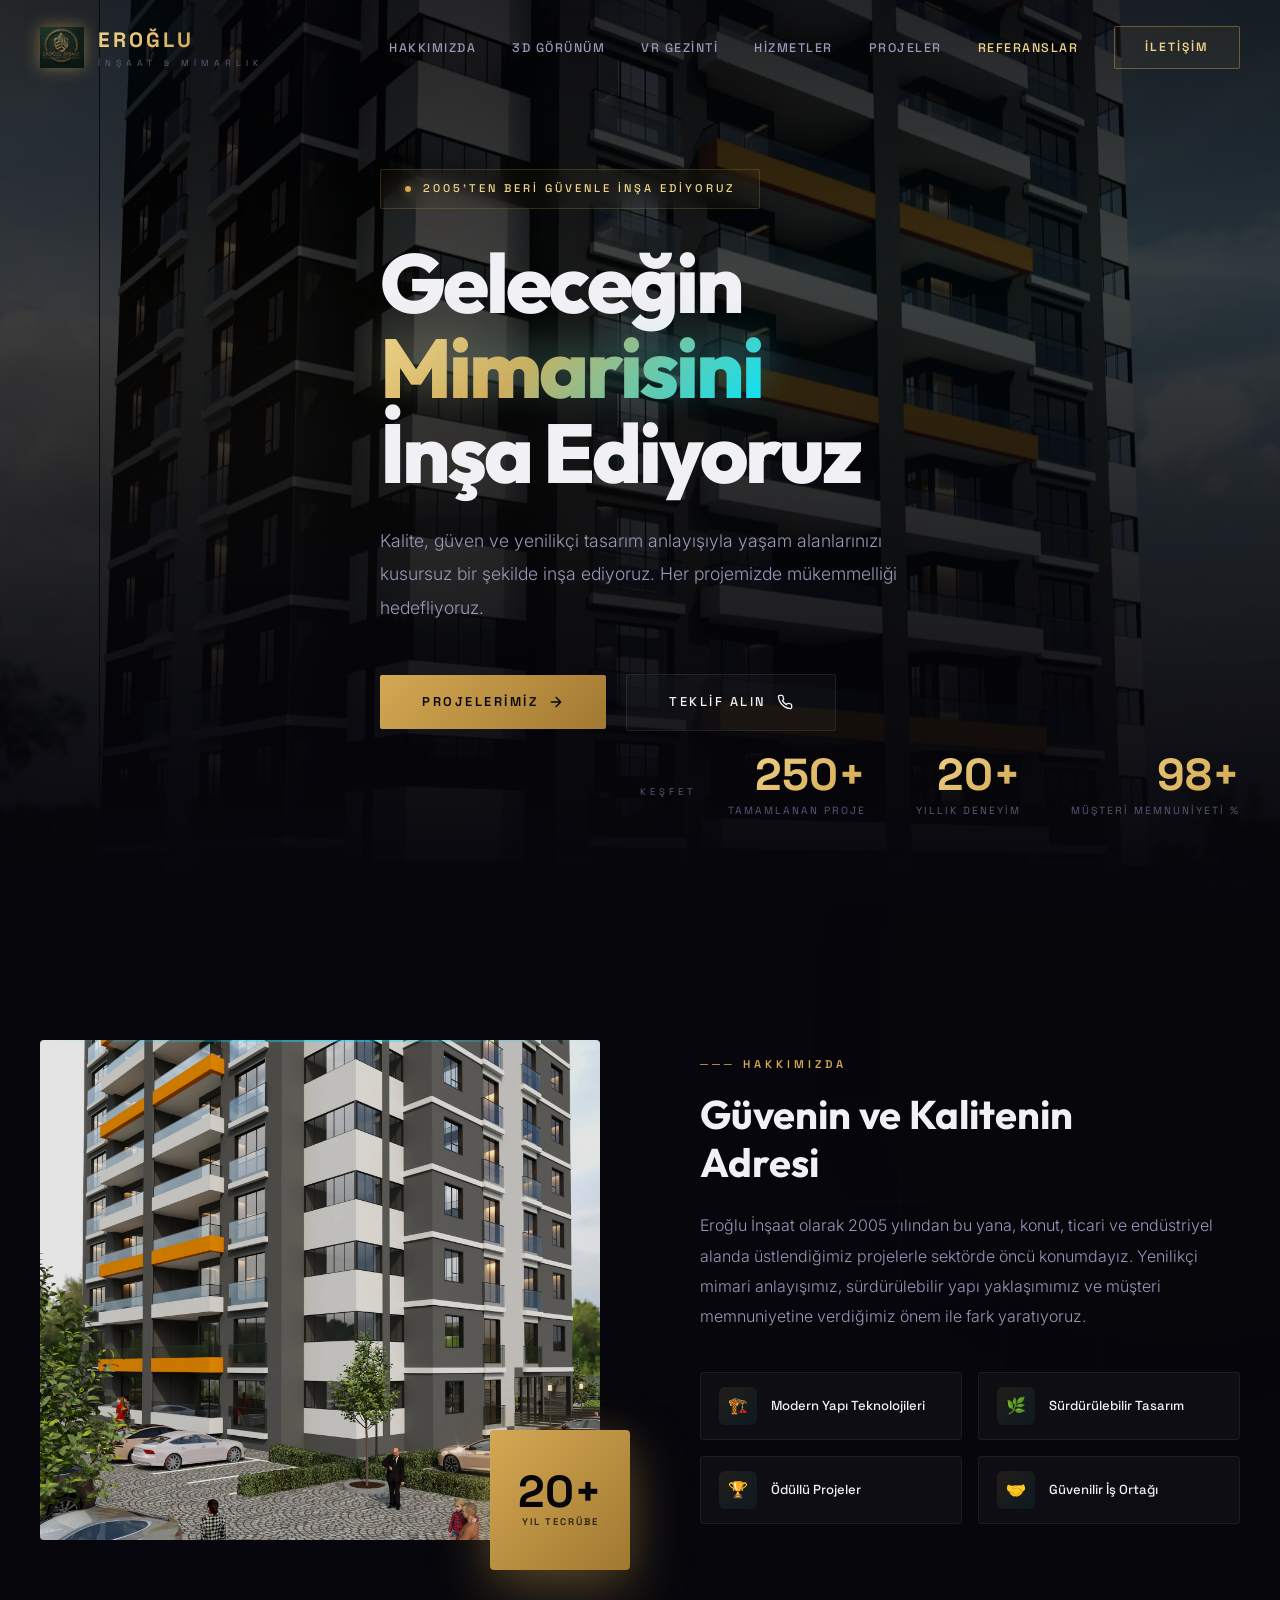
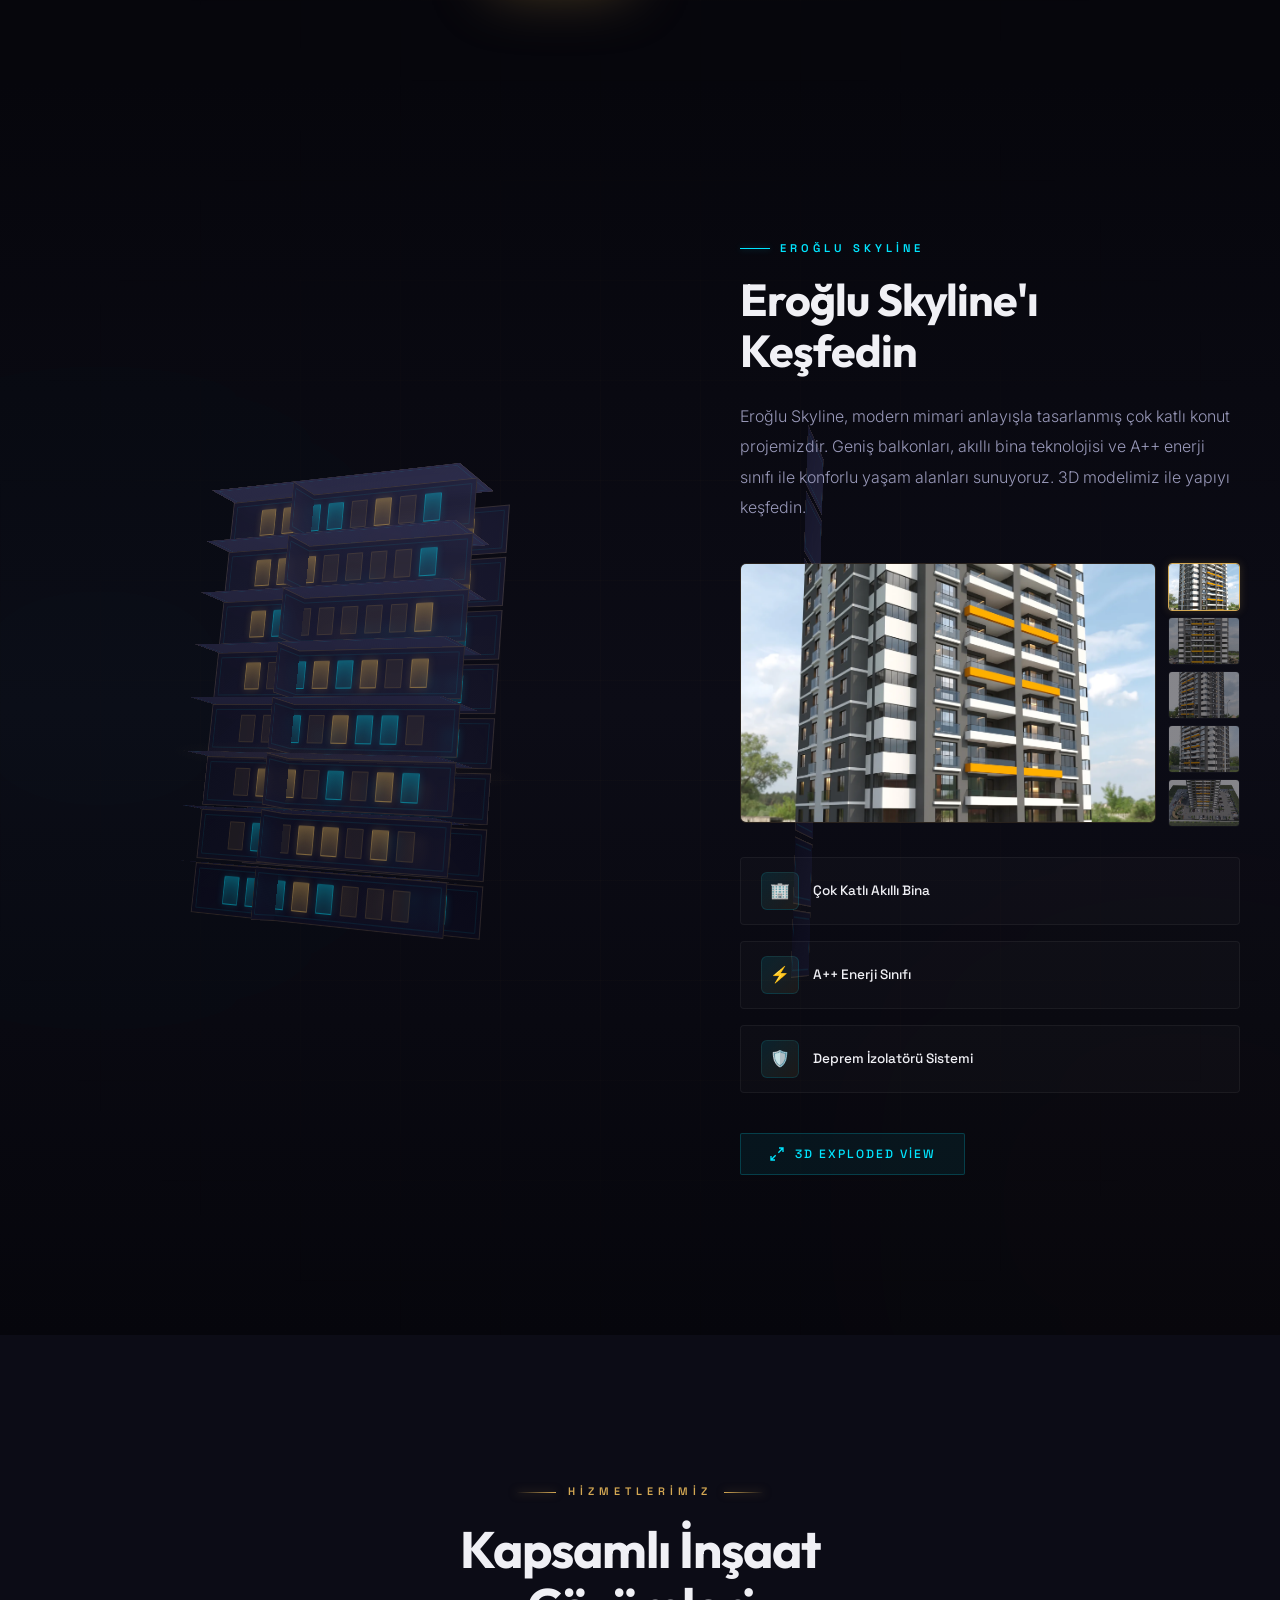
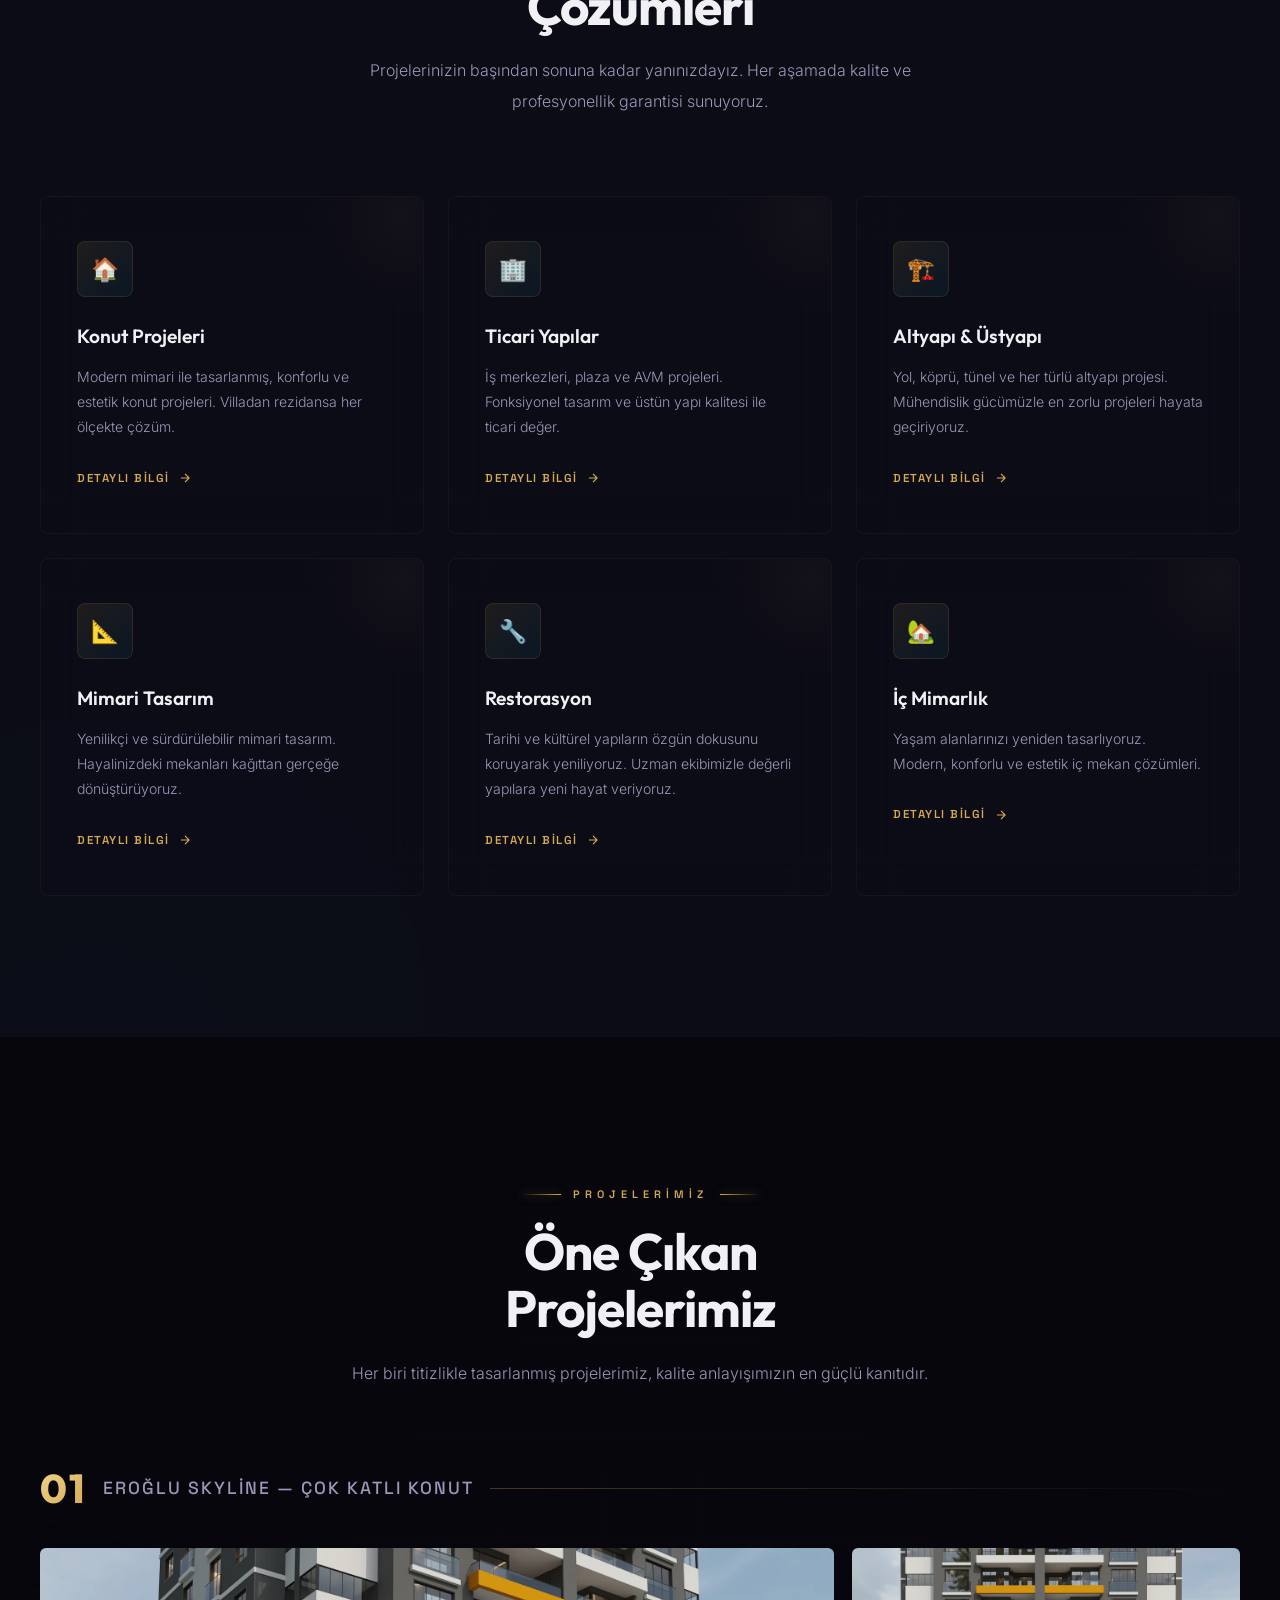
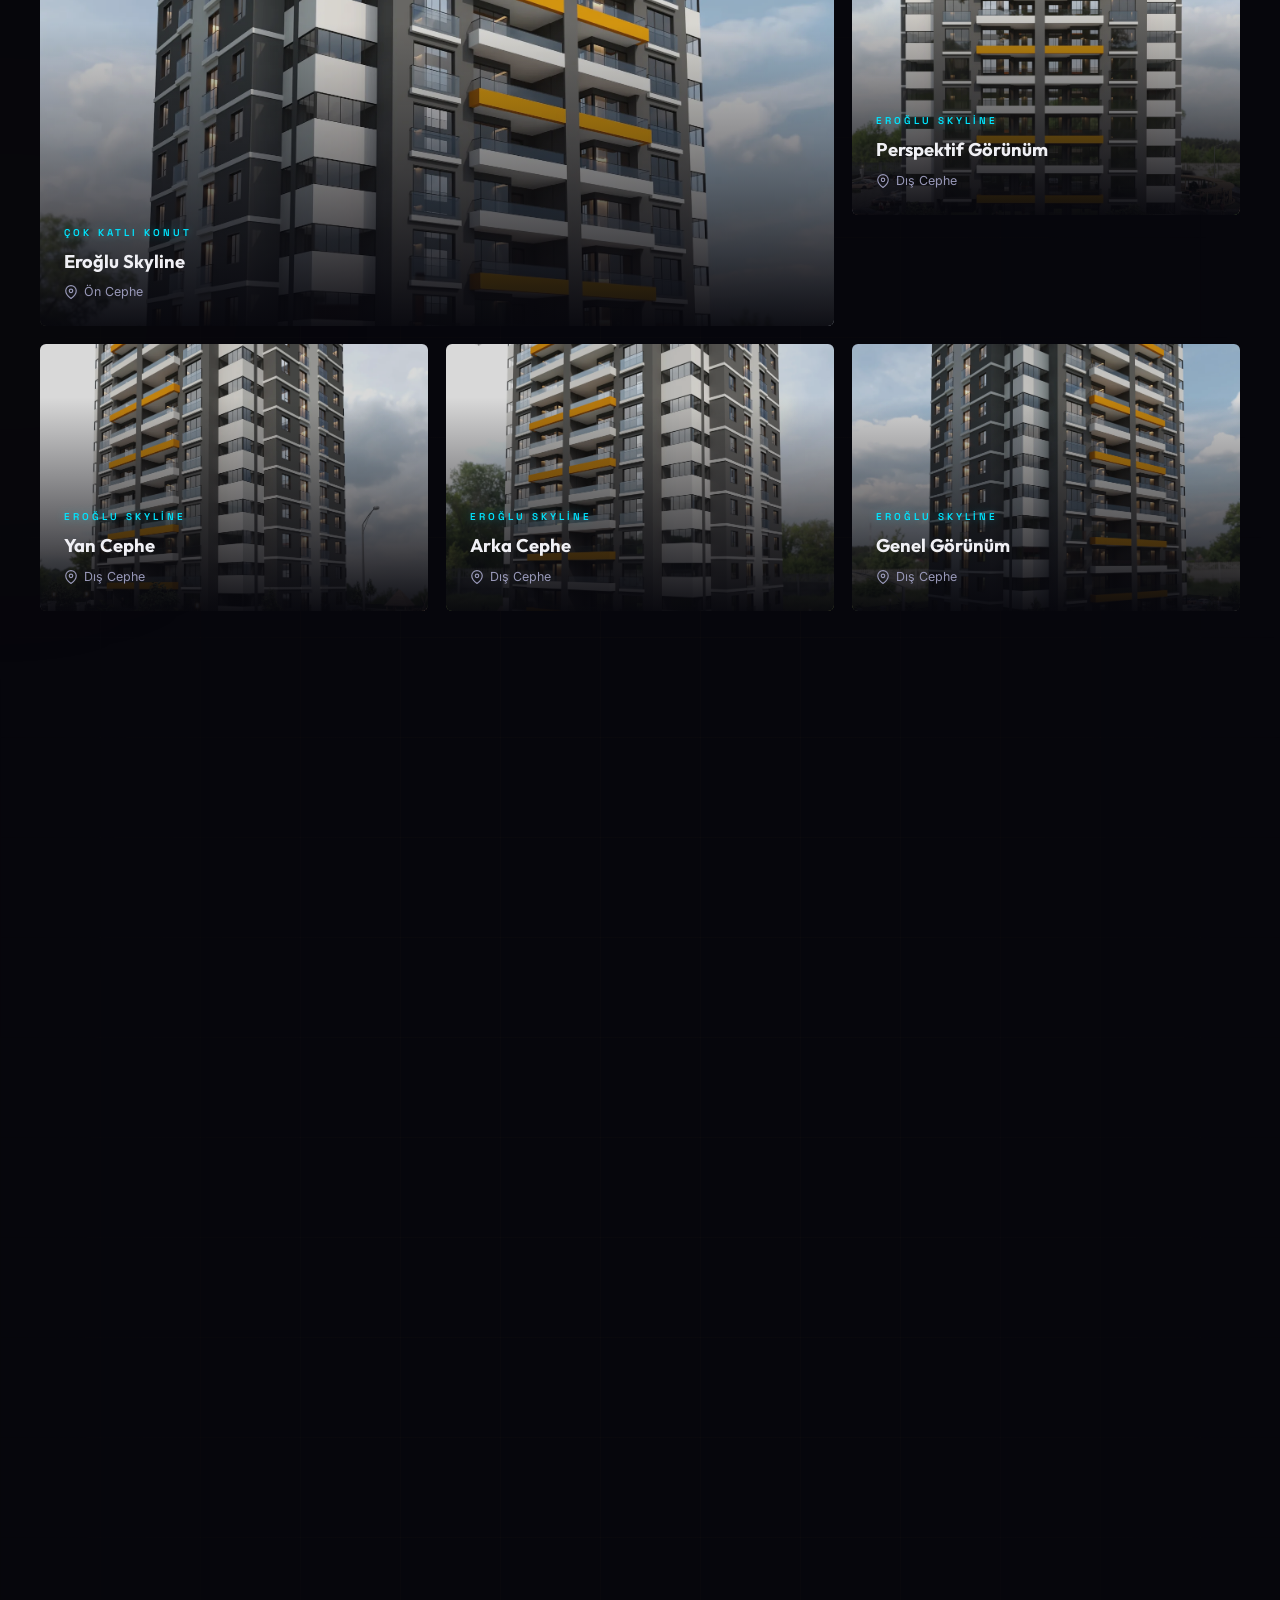
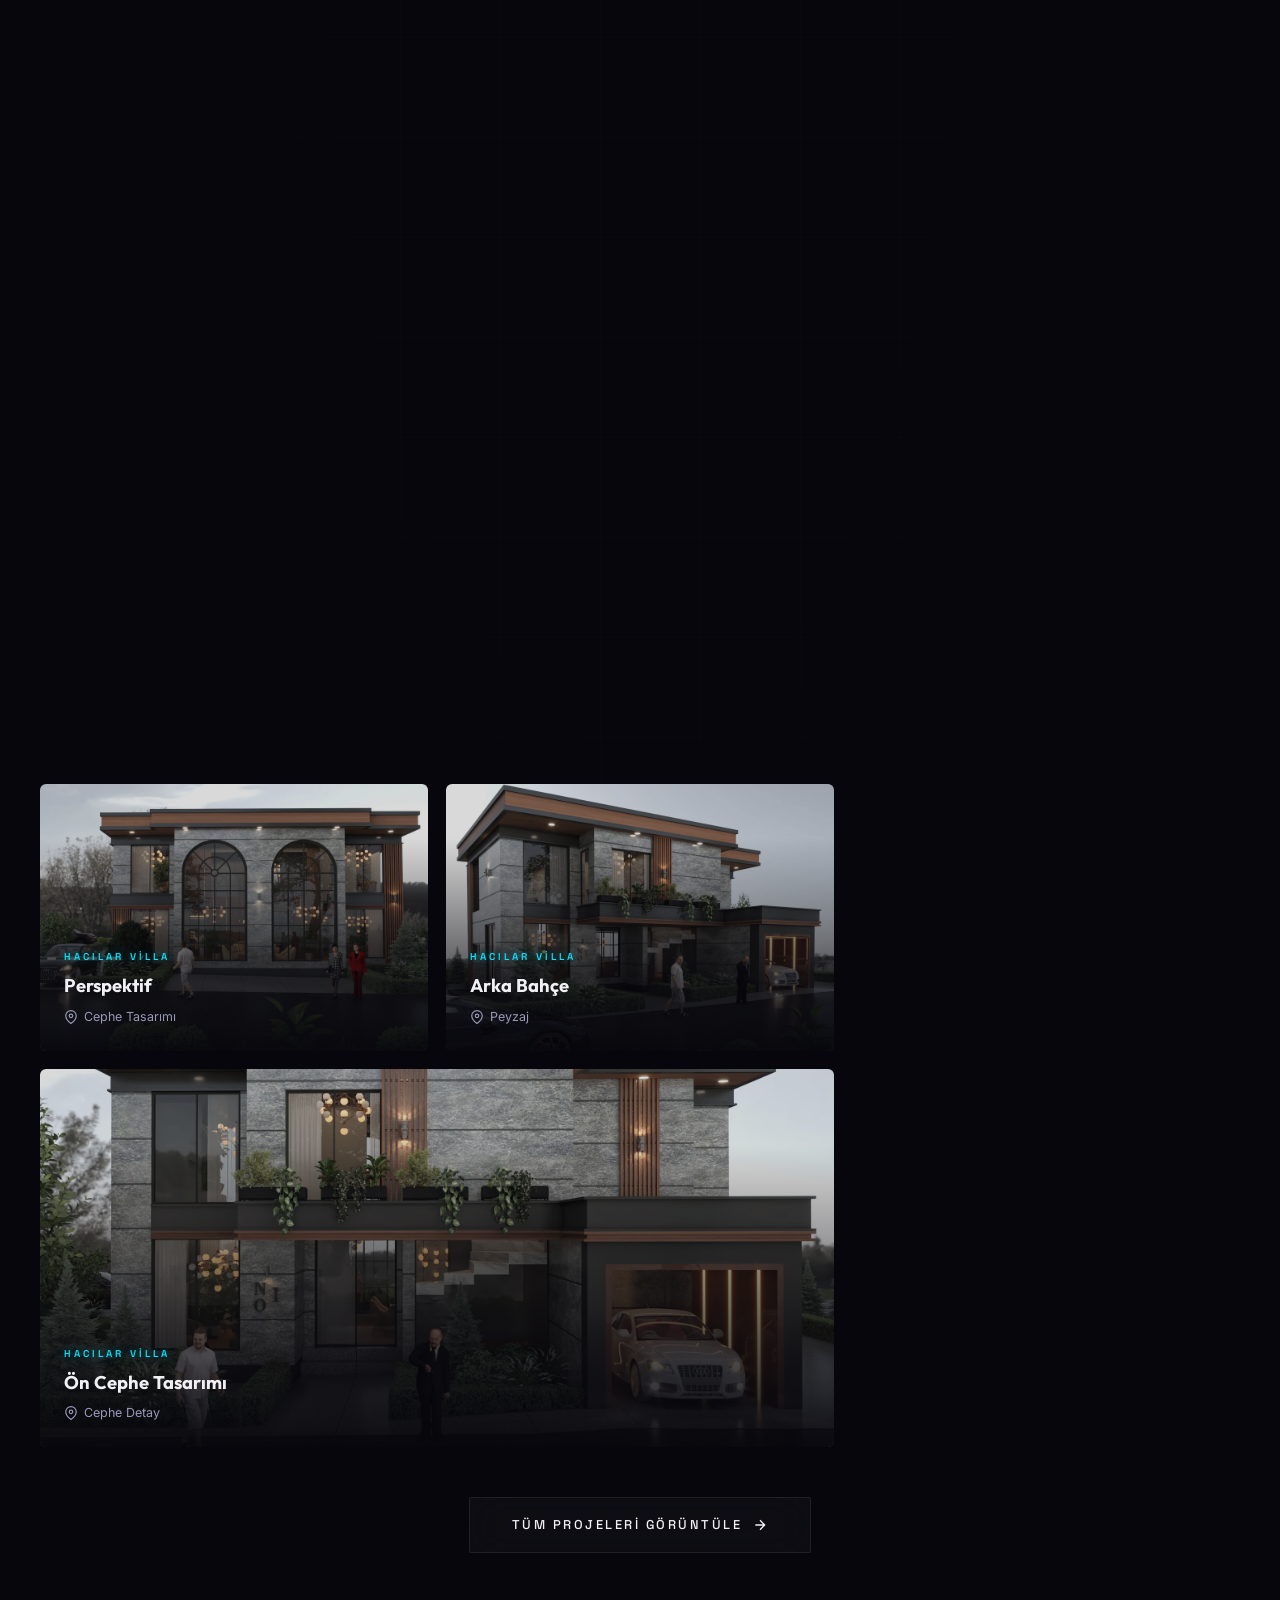
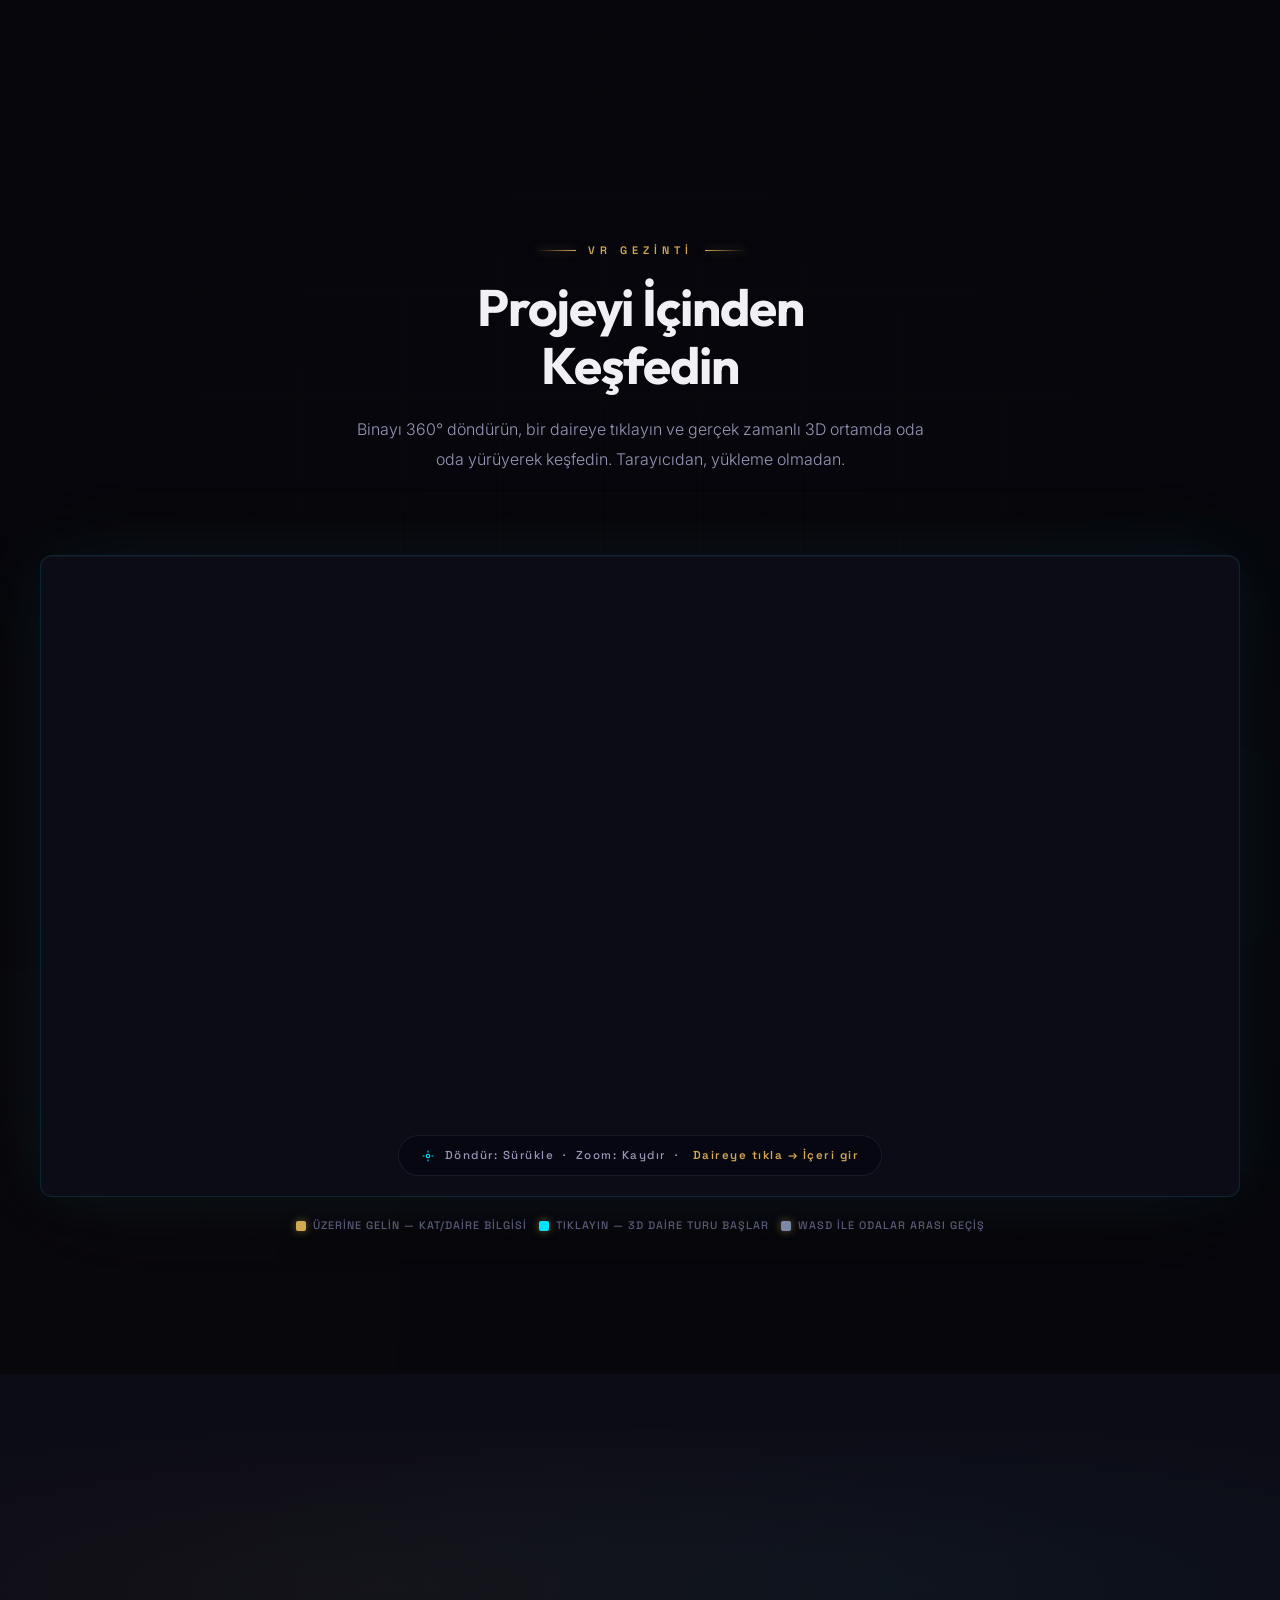
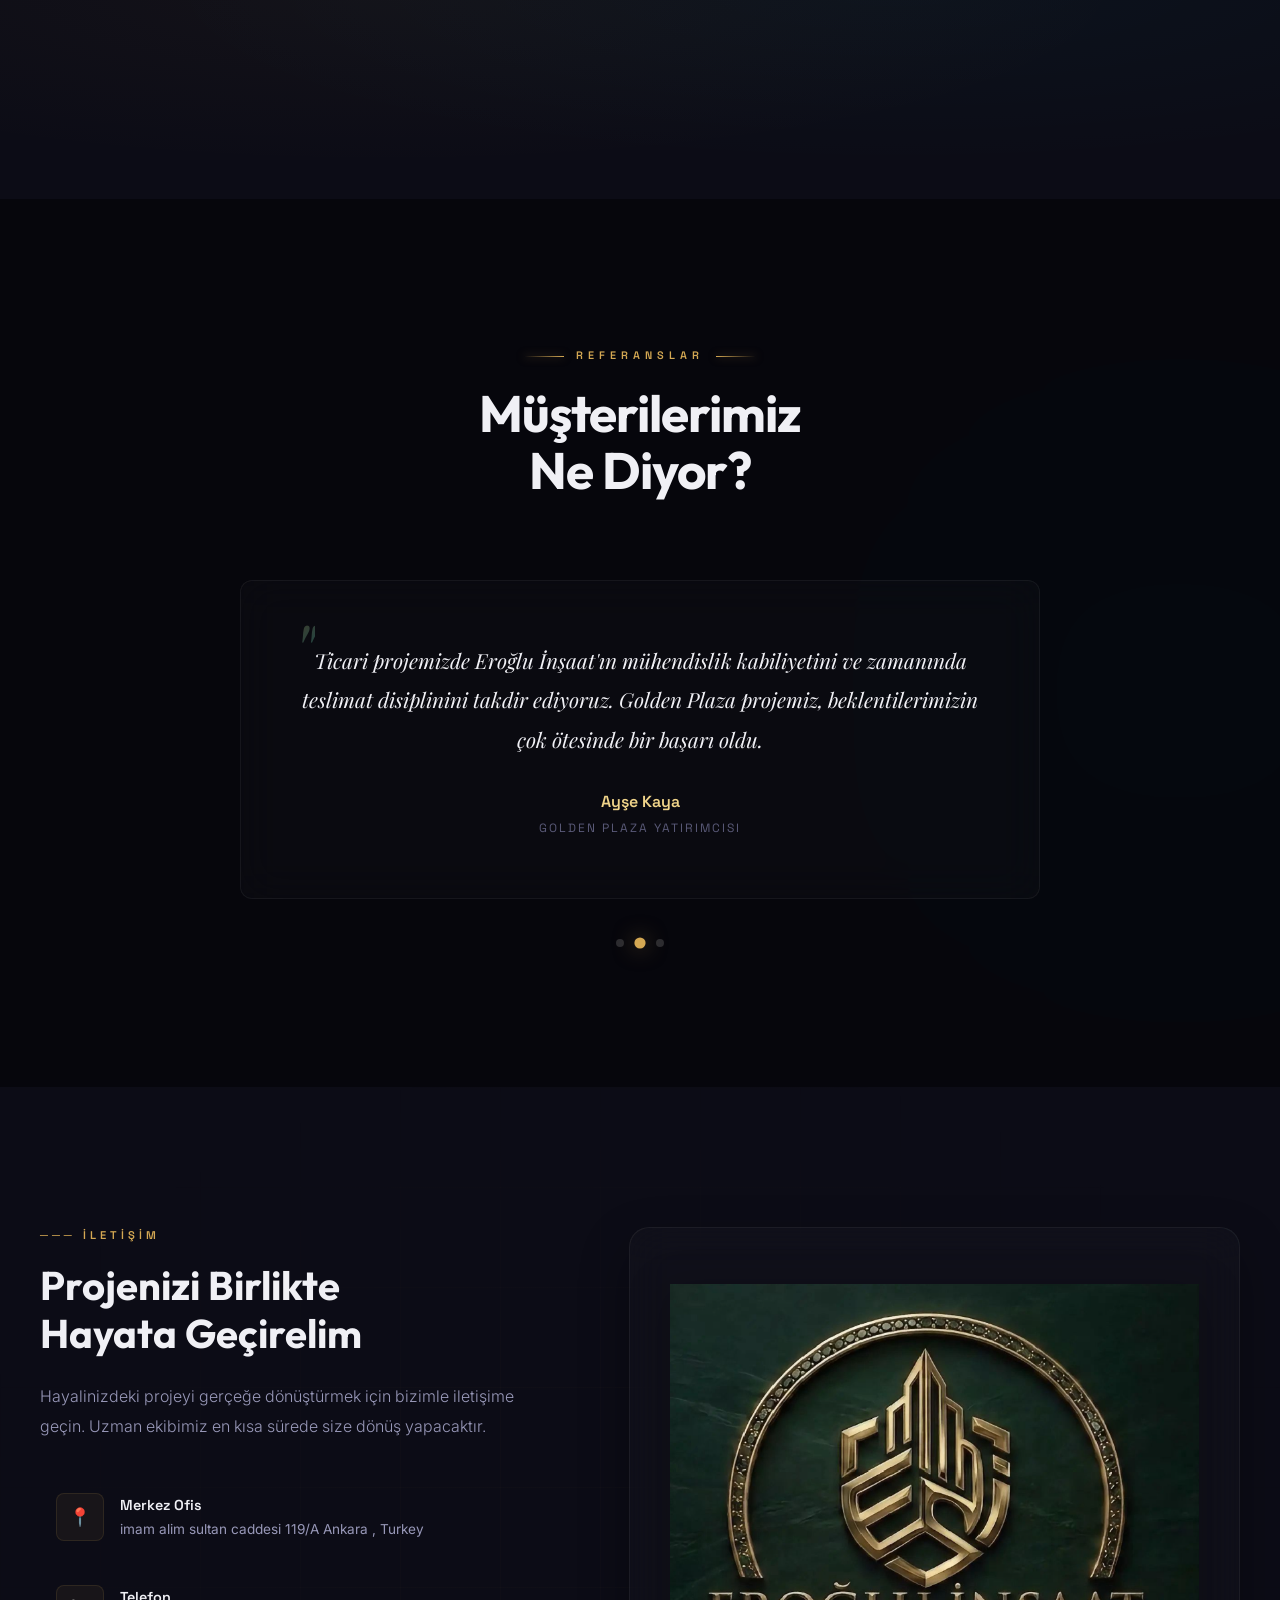
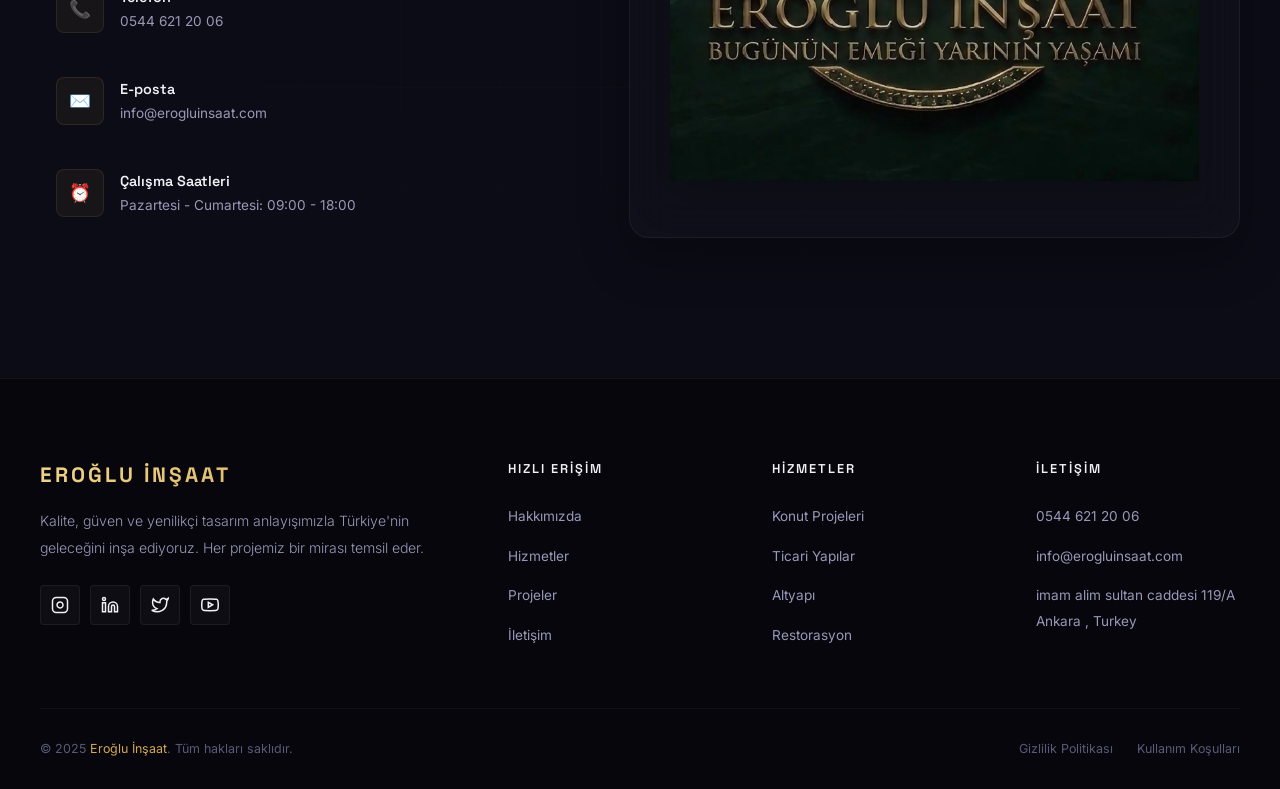
==== index.html @ 9bd8c320 "feat: FPS 3D daire turu + Three.js yerel bundle Three.js CDN'den yerel bundle'a geçildi (esbuild ile" ====
<!DOCTYPE html>
<html lang="tr">
<head>
  <meta charset="UTF-8">
  <meta name="viewport" content="width=device-width, initial-scale=1.0">
  <title>Eroğlu İnşaat | Ankara İnşaat Şirketi | Villa, Ev ve Daire Satışı</title>
  <meta name="description" content="Eroğlu İnşaat, Ankara'nın lider inşaat şirketi. Arsa sahipleri için kazançlı projeler; ev, lüks villa veya daire satın almak isteyenler için premium konutlar üretiyoruz. Ankara inşaat firmaları arasında güvenin adresi.">
  <meta name="keywords" content="Ankara inşaat şirketi, Ankara inşaat firmaları, Ankara müteahhit, kat karşılığı arsa Ankara, arsa değerlendirme, Ankara villa projeleri, lüks daire Ankara, satılık ev Ankara, satılık villa">
  <link rel="stylesheet" href="style.css">
  <!-- Three.js for VR Tour (local bundle) -->
  <script src="assets/three.min.js"></script>
  <!-- Favicon - Google Search & Browser Tabs -->
  <link rel="icon" href="/favicon.ico" sizes="32x32">
  <link rel="icon" type="image/png" href="/favicon-16x16.png" sizes="16x16">
  <link rel="icon" type="image/png" href="/favicon-32x32.png" sizes="32x32">
  <link rel="icon" type="image/png" href="/favicon-48x48.png" sizes="48x48">
  <link rel="icon" type="image/png" href="/favicon-192x192.png" sizes="192x192">
  <link rel="apple-touch-icon" href="/apple-touch-icon.png" sizes="180x180">


</head>
<body>

  <!-- Cursor Glow -->
  <div class="cursor-glow" id="cursorGlow"></div>

  <!-- Preloader -->
  <div class="preloader" id="preloader">
    <div class="preloader-content">
      <div class="preloader-logo">EROĞLU</div>
      <div class="preloader-bar-track">
        <div class="preloader-bar"></div>
      </div>
      <div class="preloader-text">Mükemmellik inşa ediliyor...</div>
    </div>
  </div>

  <!-- Navigation -->
  <nav class="navbar" id="navbar">
    <div class="container nav-inner">
      <a href="#hero" class="nav-logo">
        <div class="nav-logo-icon">
          <img src="assets/images/logo.png" alt="Eroğlu İnşaat Logo">
        </div>
        <div>
          <span class="nav-logo-text">Eroğlu</span>
          <span class="nav-logo-sub">İnşaat & Mimarlık</span>
        </div>
      </a>

      <ul class="nav-links" id="navLinks">
        <li><a href="#about" class="nav-link">Hakkımızda</a></li>
        <li><a href="#building-showcase" class="nav-link">3D Görünüm</a></li>
        <li><a href="#vr-tour" class="nav-link">VR Gezinti</a></li>
        <li><a href="#services" class="nav-link">Hizmetler</a></li>
        <li><a href="#projects" class="nav-link">Projeler</a></li>
        <li><a href="#testimonials" class="nav-link">Referanslar</a></li>
        <li><a href="#contact" class="nav-cta">İletişim</a></li>
      </ul>

      <div class="hamburger" id="hamburger">
        <span></span>
        <span></span>
        <span></span>
      </div>
    </div>
  </nav>

  <!-- Mobile Menu -->
  <div class="mobile-menu-overlay" id="mobileMenu">
    <a href="#about" class="nav-link" onclick="closeMobileMenu()">Hakkımızda</a>
    <a href="#building-showcase" class="nav-link" onclick="closeMobileMenu()">3D Görünüm</a>
    <a href="#vr-tour" class="nav-link" onclick="closeMobileMenu()">VR Gezinti</a>
    <a href="#services" class="nav-link" onclick="closeMobileMenu()">Hizmetler</a>
    <a href="#projects" class="nav-link" onclick="closeMobileMenu()">Projeler</a>
    <a href="#testimonials" class="nav-link" onclick="closeMobileMenu()">Referanslar</a>
    <a href="#contact" class="nav-link" onclick="closeMobileMenu()">İletişim</a>
  </div>

  <!-- ═══════════ HERO ═══════════ -->
  <section class="hero" id="hero">
    <div class="hero-bg">
      <picture>
        <source srcset="assets/images/skyline1.webp" type="image/webp">
        <img src="assets/images/skyline1.jpg" alt="Eroğlu Skyline - Modern Çok Katlı Konut Projesi" loading="eager" fetchpriority="high">
      </picture>
      <div class="hero-bg-overlay"></div>
    </div>
    <div class="hero-particles" id="heroParticles"></div>

    <div class="container">
      <div class="hero-content">
        <div class="hero-badge">
          <span class="hero-badge-dot"></span>
          2005'ten Beri Güvenle İnşa Ediyoruz
        </div>
        <h1 class="hero-title">
          <span class="hero-title-line">Geleceğin</span>
          <span class="hero-title-line"><span class="highlight" data-text="Mimarisini">Mimarisini</span></span>
          <span class="hero-title-line">İnşa Ediyoruz</span>
        </h1>
        <p class="hero-subtitle">
          Kalite, güven ve yenilikçi tasarım anlayışıyla yaşam alanlarınızı
          kusursuz bir şekilde inşa ediyoruz. Her projemizde mükemmelliği hedefliyoruz.
        </p>
        <div class="hero-actions">
          <a href="#projects" class="btn-primary">
            Projelerimiz
            <svg width="16" height="16" viewBox="0 0 24 24" fill="none" stroke="currentColor" stroke-width="2" stroke-linecap="round" stroke-linejoin="round"><path d="M5 12h14M12 5l7 7-7 7"/></svg>
          </a>
          <a href="#contact" class="btn-glass">
            Teklif Alın
            <svg width="16" height="16" viewBox="0 0 24 24" fill="none" stroke="currentColor" stroke-width="2" stroke-linecap="round" stroke-linejoin="round"><path d="M22 16.92v3a2 2 0 0 1-2.18 2 19.79 19.79 0 0 1-8.63-3.07 19.5 19.5 0 0 1-6-6 19.79 19.79 0 0 1-3.07-8.67A2 2 0 0 1 4.11 2h3a2 2 0 0 1 2 1.72c.127.96.361 1.903.7 2.81a2 2 0 0 1-.45 2.11L8.09 9.91a16 16 0 0 0 6 6l1.27-1.27a2 2 0 0 1 2.11-.45c.907.339 1.85.573 2.81.7A2 2 0 0 1 22 16.92z"/></svg>
          </a>
        </div>
      </div>
    </div>

    <div class="hero-stats">
      <div class="hero-stat">
        <div class="hero-stat-number" data-count="250">0</div>
        <div class="hero-stat-label">Tamamlanan Proje</div>
      </div>
      <div class="hero-stat">
        <div class="hero-stat-number" data-count="20">0</div>
        <div class="hero-stat-label">Yıllık Deneyim</div>
      </div>
      <div class="hero-stat">
        <div class="hero-stat-number" data-count="98">0</div>
        <div class="hero-stat-label">Müşteri Memnuniyeti %</div>
      </div>
    </div>

    <div class="scroll-indicator">
      <span>Keşfet</span>
      <div class="scroll-line"></div>
    </div>
  </section>

  <!-- ═══════════ ABOUT ═══════════ -->
  <section class="section" id="about">
    <div class="bg-grid"></div>
    <div class="bg-gradient-orb gold" style="top:-200px;right:-200px"></div>
    <div class="container">
      <div class="about-grid">
        <div class="about-image-wrapper reveal-left">
          <div class="about-image">
            <img src="assets/images/skyline_detail2.jpg" alt="Eroğlu Skyline Detay Görünüm" loading="lazy">
          </div>
          <div class="about-experience-badge">
            <span class="number">20+</span>
            <span class="label">Yıl Tecrübe</span>
          </div>
        </div>
        <div class="about-content reveal-right">
          <div class="about-tag">─── Hakkımızda</div>
          <h2 class="about-title">Güvenin ve Kalitenin<br>Adresi</h2>
          <p class="about-text">
            Eroğlu İnşaat olarak 2005 yılından bu yana, konut, ticari ve endüstriyel
            alanda üstlendiğimiz projelerle sektörde öncü konumdayız. Yenilikçi mimari
            anlayışımız, sürdürülebilir yapı yaklaşımımız ve müşteri memnuniyetine verdiğimiz
            önem ile fark yaratıyoruz.
          </p>
          <div class="about-features">
            <div class="about-feature">
              <div class="about-feature-icon">🏗️</div>
              <span>Modern Yapı Teknolojileri</span>
            </div>
            <div class="about-feature">
              <div class="about-feature-icon">🌿</div>
              <span>Sürdürülebilir Tasarım</span>
            </div>
            <div class="about-feature">
              <div class="about-feature-icon">🏆</div>
              <span>Ödüllü Projeler</span>
            </div>
            <div class="about-feature">
              <div class="about-feature-icon">🤝</div>
              <span>Güvenilir İş Ortağı</span>
            </div>
          </div>
        </div>
      </div>
    </div>
  </section>

  <!-- ═══════════ 3D BUILDING SHOWCASE ═══════════ -->
  <section class="building-showcase" id="building-showcase">
    <div class="bg-grid"></div>
    <div class="bg-gradient-orb cyan" style="top:20%;left:-200px"></div>
    <div class="bg-gradient-orb gold" style="bottom:-100px;right:-200px"></div>
    <div class="container">
      <div class="building-showcase-inner">
        <div class="building-3d-wrapper">
          <div class="building-3d" id="building3d">
            <!-- Floors generated by JS -->
            <div class="building-ground"></div>
          </div>
        </div>
        <div class="building-content reveal-right">
          <div class="building-tag">Eroğlu Skyline</div>
          <h2 class="building-title">Eroğlu Skyline'ı<br>Keşfedin</h2>
          <p class="building-text">
            Eroğlu Skyline, modern mimari anlayışla tasarlanmış çok katlı konut projemizdir.
            Geniş balkonları, akıllı bina teknolojisi ve A++ enerji sınıfı ile
            konforlu yaşam alanları sunuyoruz. 3D modelimiz ile yapıyı keşfedin.
          </p>

          <!-- Skyline Image Gallery -->
          <div class="showcase-gallery" id="showcaseGallery">
            <div class="showcase-main-image">
              <img src="assets/images/skyline1.jpg" alt="Eroğlu Skyline Ön Görünüm" id="showcaseMainImg" loading="lazy">
            </div>
            <div class="showcase-thumbs">
              <div class="showcase-thumb active" onclick="changeShowcaseImg(this, 'assets/images/skyline1.jpg')">
                <img src="assets/images/skyline1.jpg" alt="Skyline Açı 1" loading="lazy">
              </div>
              <div class="showcase-thumb" onclick="changeShowcaseImg(this, 'assets/images/skyline2.jpg')">
                <img src="assets/images/skyline2.jpg" alt="Skyline Açı 2" loading="lazy">
              </div>
              <div class="showcase-thumb" onclick="changeShowcaseImg(this, 'assets/images/skyline3.jpg')">
                <img src="assets/images/skyline3.jpg" alt="Skyline Açı 3" loading="lazy">
              </div>
              <div class="showcase-thumb" onclick="changeShowcaseImg(this, 'assets/images/skyline4.jpg')">
                <img src="assets/images/skyline4.jpg" alt="Skyline Açı 4" loading="lazy">
              </div>
              <div class="showcase-thumb" onclick="changeShowcaseImg(this, 'assets/images/skyline_top.jpg')">
                <img src="assets/images/skyline_top.jpg" alt="Skyline Üst Görünüm" loading="lazy">
              </div>
            </div>
          </div>

          <div class="building-features">
            <div class="building-feature">
              <div class="building-feature-icon">🏢</div>
              <span>Çok Katlı Akıllı Bina</span>
            </div>
            <div class="building-feature">
              <div class="building-feature-icon">⚡</div>
              <span>A++ Enerji Sınıfı</span>
            </div>
            <div class="building-feature">
              <div class="building-feature-icon">🛡️</div>
              <span>Deprem İzolatörü Sistemi</span>
            </div>
          </div>
          <button class="explode-btn" id="explodeBtn" onclick="toggleExplode()">
            <svg width="16" height="16" viewBox="0 0 24 24" fill="none" stroke="currentColor" stroke-width="2"><path d="M15 3h6v6M9 21H3v-6M21 3l-7 7M3 21l7-7"/></svg>
            3D Exploded View
          </button>
        </div>
      </div>
    </div>
  </section>

  <!-- ═══════════ SERVICES ═══════════ -->
  <section class="section services" id="services">
    <div class="bg-gradient-orb cyan" style="bottom:-200px;left:-200px"></div>
    <div class="container">
      <div class="section-header reveal">
        <div class="section-tag">Hizmetlerimiz</div>
        <h2 class="section-title">Kapsamlı İnşaat<br>Çözümleri</h2>
        <p class="section-desc">
          Projelerinizin başından sonuna kadar yanınızdayız.
          Her aşamada kalite ve profesyonellik garantisi sunuyoruz.
        </p>
      </div>
      <div class="services-grid">
        <div class="service-card reveal" style="transition-delay:0.05s">
          <div class="service-card-glow"></div>
          <div class="service-icon">🏠</div>
          <h3 class="service-title">Konut Projeleri</h3>
          <p class="service-desc">Modern mimari ile tasarlanmış, konforlu ve estetik konut projeleri. Villadan rezidansa her ölçekte çözüm.</p>
          <a href="#contact" class="service-link">Detaylı Bilgi <svg width="14" height="14" viewBox="0 0 24 24" fill="none" stroke="currentColor" stroke-width="2"><path d="M5 12h14M12 5l7 7-7 7"/></svg></a>
        </div>
        <div class="service-card reveal" style="transition-delay:0.15s">
          <div class="service-card-glow"></div>
          <div class="service-icon">🏢</div>
          <h3 class="service-title">Ticari Yapılar</h3>
          <p class="service-desc">İş merkezleri, plaza ve AVM projeleri. Fonksiyonel tasarım ve üstün yapı kalitesi ile ticari değer.</p>
          <a href="#contact" class="service-link">Detaylı Bilgi <svg width="14" height="14" viewBox="0 0 24 24" fill="none" stroke="currentColor" stroke-width="2"><path d="M5 12h14M12 5l7 7-7 7"/></svg></a>
        </div>
        <div class="service-card reveal" style="transition-delay:0.25s">
          <div class="service-card-glow"></div>
          <div class="service-icon">🏗️</div>
          <h3 class="service-title">Altyapı & Üstyapı</h3>
          <p class="service-desc">Yol, köprü, tünel ve her türlü altyapı projesi. Mühendislik gücümüzle en zorlu projeleri hayata geçiriyoruz.</p>
          <a href="#contact" class="service-link">Detaylı Bilgi <svg width="14" height="14" viewBox="0 0 24 24" fill="none" stroke="currentColor" stroke-width="2"><path d="M5 12h14M12 5l7 7-7 7"/></svg></a>
        </div>
        <div class="service-card reveal" style="transition-delay:0.35s">
          <div class="service-card-glow"></div>
          <div class="service-icon">📐</div>
          <h3 class="service-title">Mimari Tasarım</h3>
          <p class="service-desc">Yenilikçi ve sürdürülebilir mimari tasarım. Hayalinizdeki mekanları kağıttan gerçeğe dönüştürüyoruz.</p>
          <a href="#contact" class="service-link">Detaylı Bilgi <svg width="14" height="14" viewBox="0 0 24 24" fill="none" stroke="currentColor" stroke-width="2"><path d="M5 12h14M12 5l7 7-7 7"/></svg></a>
        </div>
        <div class="service-card reveal" style="transition-delay:0.45s">
          <div class="service-card-glow"></div>
          <div class="service-icon">🔧</div>
          <h3 class="service-title">Restorasyon</h3>
          <p class="service-desc">Tarihi ve kültürel yapıların özgün dokusunu koruyarak yeniliyoruz. Uzman ekibimizle değerli yapılara yeni hayat veriyoruz.</p>
          <a href="#contact" class="service-link">Detaylı Bilgi <svg width="14" height="14" viewBox="0 0 24 24" fill="none" stroke="currentColor" stroke-width="2"><path d="M5 12h14M12 5l7 7-7 7"/></svg></a>
        </div>
        <div class="service-card reveal" style="transition-delay:0.55s">
          <div class="service-card-glow"></div>
          <div class="service-icon">🏡</div>
          <h3 class="service-title">İç Mimarlık</h3>
          <p class="service-desc">Yaşam alanlarınızı yeniden tasarlıyoruz. Modern, konforlu ve estetik iç mekan çözümleri.</p>
          <a href="#contact" class="service-link">Detaylı Bilgi <svg width="14" height="14" viewBox="0 0 24 24" fill="none" stroke="currentColor" stroke-width="2"><path d="M5 12h14M12 5l7 7-7 7"/></svg></a>
        </div>
      </div>
    </div>
  </section>

  <!-- ═══════════ PROJECTS ═══════════ -->
  <section class="section" id="projects">
    <div class="bg-grid"></div>
    <div class="bg-gradient-orb gold" style="top:10%;left:-300px"></div>
    <div class="container">
      <div class="section-header reveal">
        <div class="section-tag">Projelerimiz</div>
        <h2 class="section-title">Öne Çıkan<br>Projelerimiz</h2>
        <p class="section-desc">Her biri titizlikle tasarlanmış projelerimiz, kalite anlayışımızın en güçlü kanıtıdır.</p>
      </div>

      <!-- ── Eroğlu Skyline ── -->
      <div class="project-section-title reveal"><span>01</span> Eroğlu Skyline — Çok Katlı Konut</div>
      <div class="projects-grid">
        <div class="project-card featured reveal">
          <img src="assets/images/skyline1.jpg" alt="Eroğlu Skyline Ön Görünüm" loading="lazy">
          <div class="project-overlay">
            <span class="project-category">Çok Katlı Konut</span>
            <h3 class="project-name">Eroğlu Skyline</h3>
            <p class="project-location"><svg width="14" height="14" viewBox="0 0 24 24" fill="none" stroke="currentColor" stroke-width="2"><path d="M21 10c0 7-9 13-9 13s-9-6-9-13a9 9 0 0 1 18 0z"/><circle cx="12" cy="10" r="3"/></svg> Ön Cephe</p>
          </div>
          <div class="project-card-border"></div>
        </div>
        <div class="project-card reveal" style="transition-delay:0.1s">
          <img src="assets/images/skyline2.jpg" alt="Eroğlu Skyline Açı 2" loading="lazy">
          <div class="project-overlay">
            <span class="project-category">Eroğlu Skyline</span>
            <h3 class="project-name">Perspektif Görünüm</h3>
            <p class="project-location"><svg width="14" height="14" viewBox="0 0 24 24" fill="none" stroke="currentColor" stroke-width="2"><path d="M21 10c0 7-9 13-9 13s-9-6-9-13a9 9 0 0 1 18 0z"/><circle cx="12" cy="10" r="3"/></svg> Dış Cephe</p>
          </div>
          <div class="project-card-border"></div>
        </div>
        <div class="project-card reveal" style="transition-delay:0.2s">
          <img src="assets/images/skyline3.jpg" alt="Eroğlu Skyline Açı 3" loading="lazy">
          <div class="project-overlay">
            <span class="project-category">Eroğlu Skyline</span>
            <h3 class="project-name">Yan Cephe</h3>
            <p class="project-location"><svg width="14" height="14" viewBox="0 0 24 24" fill="none" stroke="currentColor" stroke-width="2"><path d="M21 10c0 7-9 13-9 13s-9-6-9-13a9 9 0 0 1 18 0z"/><circle cx="12" cy="10" r="3"/></svg> Dış Cephe</p>
          </div>
          <div class="project-card-border"></div>
        </div>
        <div class="project-card reveal" style="transition-delay:0.1s">
          <img src="assets/images/skyline4.jpg" alt="Eroğlu Skyline Açı 4" loading="lazy">
          <div class="project-overlay">
            <span class="project-category">Eroğlu Skyline</span>
            <h3 class="project-name">Arka Cephe</h3>
            <p class="project-location"><svg width="14" height="14" viewBox="0 0 24 24" fill="none" stroke="currentColor" stroke-width="2"><path d="M21 10c0 7-9 13-9 13s-9-6-9-13a9 9 0 0 1 18 0z"/><circle cx="12" cy="10" r="3"/></svg> Dış Cephe</p>
          </div>
          <div class="project-card-border"></div>
        </div>
        <div class="project-card reveal" style="transition-delay:0.2s">
          <img src="assets/images/skyline5.jpg" alt="Eroğlu Skyline Açı 5" loading="lazy">
          <div class="project-overlay">
            <span class="project-category">Eroğlu Skyline</span>
            <h3 class="project-name">Genel Görünüm</h3>
            <p class="project-location"><svg width="14" height="14" viewBox="0 0 24 24" fill="none" stroke="currentColor" stroke-width="2"><path d="M21 10c0 7-9 13-9 13s-9-6-9-13a9 9 0 0 1 18 0z"/><circle cx="12" cy="10" r="3"/></svg> Dış Cephe</p>
          </div>
          <div class="project-card-border"></div>
        </div>
        <div class="project-card featured reveal" style="transition-delay:0.1s">
          <img src="assets/images/skyline_top.jpg" alt="Eroğlu Skyline Kuşbakışı" loading="lazy">
          <div class="project-overlay">
            <span class="project-category">Eroğlu Skyline</span>
            <h3 class="project-name">Kuşbakışı Görünüm</h3>
            <p class="project-location"><svg width="14" height="14" viewBox="0 0 24 24" fill="none" stroke="currentColor" stroke-width="2"><path d="M21 10c0 7-9 13-9 13s-9-6-9-13a9 9 0 0 1 18 0z"/><circle cx="12" cy="10" r="3"/></svg> Otopark &amp; Peyzaj</p>
          </div>
          <div class="project-card-border"></div>
        </div>
        <div class="project-card reveal" style="transition-delay:0.2s">
          <img src="assets/images/skyline_detail1.jpg" alt="Eroğlu Skyline Detay 1" loading="lazy">
          <div class="project-overlay">
            <span class="project-category">Eroğlu Skyline</span>
            <h3 class="project-name">Cephe Detayı</h3>
            <p class="project-location"><svg width="14" height="14" viewBox="0 0 24 24" fill="none" stroke="currentColor" stroke-width="2"><path d="M21 10c0 7-9 13-9 13s-9-6-9-13a9 9 0 0 1 18 0z"/><circle cx="12" cy="10" r="3"/></svg> Detay</p>
          </div>
          <div class="project-card-border"></div>
        </div>
        <div class="project-card reveal" style="transition-delay:0.3s">
          <img src="assets/images/skyline_detail2.jpg" alt="Eroğlu Skyline Detay 2" loading="lazy">
          <div class="project-overlay">
            <span class="project-category">Eroğlu Skyline</span>
            <h3 class="project-name">Giriş Detayı</h3>
            <p class="project-location"><svg width="14" height="14" viewBox="0 0 24 24" fill="none" stroke="currentColor" stroke-width="2"><path d="M21 10c0 7-9 13-9 13s-9-6-9-13a9 9 0 0 1 18 0z"/><circle cx="12" cy="10" r="3"/></svg> Detay</p>
          </div>
          <div class="project-card-border"></div>
        </div>
      </div>

      <!-- ── Skyline İç Mekan ── -->
      <div class="project-section-title reveal"><span>02</span> Eroğlu Skyline — İç Mekan Tasarımları</div>
      <div class="interior-grid">
        <div class="interior-card reveal">
          <img src="assets/images/interior_salon.jpg" alt="Skyline Salon" loading="lazy">
          <div class="interior-label">Salon</div>
        </div>
        <div class="interior-card reveal" style="transition-delay:0.08s">
          <img src="assets/images/interior_oturma.jpg" alt="Skyline Oturma Odası" loading="lazy">
          <div class="interior-label">Oturma Odası</div>
        </div>
        <div class="interior-card reveal" style="transition-delay:0.16s">
          <img src="assets/images/interior_mutfak.jpg" alt="Skyline Mutfak" loading="lazy">
          <div class="interior-label">Mutfak</div>
        </div>
        <div class="interior-card reveal" style="transition-delay:0.24s">
          <img src="assets/images/interior_yatak.jpg" alt="Skyline Yatak Odası" loading="lazy">
          <div class="interior-label">Yatak Odası</div>
        </div>
        <div class="interior-card reveal" style="transition-delay:0.32s">
          <img src="assets/images/interior_cocuk.jpg" alt="Skyline Çocuk Odası" loading="lazy">
          <div class="interior-label">Çocuk Odası</div>
        </div>
        <div class="interior-card reveal" style="transition-delay:0.4s">
          <img src="assets/images/interior_banyo.jpg" alt="Skyline Banyo" loading="lazy">
          <div class="interior-label">Banyo</div>
        </div>
        <div class="interior-card reveal" style="transition-delay:0.48s">
          <img src="assets/images/interior_balkon.jpg" alt="Skyline Balkon Detay" loading="lazy">
          <div class="interior-label">Balkon Detay</div>
        </div>
      </div>

      <!-- ── Hacılar Villa ── -->
      <div class="project-section-title reveal"><span>03</span> Hacılar Villa — Lüks Yaşam</div>
      <div class="projects-grid">
        <div class="project-card featured reveal">
          <img src="assets/images/villa1.jpg" alt="Hacılar Villa Ana Görünüm" loading="lazy">
          <div class="project-overlay">
            <span class="project-category">Lüks Villa</span>
            <h3 class="project-name">Hacılar Villa</h3>
            <p class="project-location"><svg width="14" height="14" viewBox="0 0 24 24" fill="none" stroke="currentColor" stroke-width="2"><path d="M21 10c0 7-9 13-9 13s-9-6-9-13a9 9 0 0 1 18 0z"/><circle cx="12" cy="10" r="3"/></svg> Hacılar, Türkiye</p>
          </div>
          <div class="project-card-border"></div>
        </div>
        <div class="project-card reveal" style="transition-delay:0.1s">
          <img src="assets/images/villa2.jpg" alt="Hacılar Villa Açı 2" loading="lazy">
          <div class="project-overlay">
            <span class="project-category">Hacılar Villa</span>
            <h3 class="project-name">Yan Görünüm</h3>
            <p class="project-location"><svg width="14" height="14" viewBox="0 0 24 24" fill="none" stroke="currentColor" stroke-width="2"><path d="M21 10c0 7-9 13-9 13s-9-6-9-13a9 9 0 0 1 18 0z"/><circle cx="12" cy="10" r="3"/></svg> Doğal Taş</p>
          </div>
          <div class="project-card-border"></div>
        </div>
        <div class="project-card reveal" style="transition-delay:0.2s">
          <img src="assets/images/villa3.jpg" alt="Hacılar Villa Açı 3" loading="lazy">
          <div class="project-overlay">
            <span class="project-category">Hacılar Villa</span>
            <h3 class="project-name">Perspektif</h3>
            <p class="project-location"><svg width="14" height="14" viewBox="0 0 24 24" fill="none" stroke="currentColor" stroke-width="2"><path d="M21 10c0 7-9 13-9 13s-9-6-9-13a9 9 0 0 1 18 0z"/><circle cx="12" cy="10" r="3"/></svg> Cephe Tasarımı</p>
          </div>
          <div class="project-card-border"></div>
        </div>
        <div class="project-card reveal" style="transition-delay:0.1s">
          <img src="assets/images/villa4.jpg" alt="Hacılar Villa Açı 4" loading="lazy">
          <div class="project-overlay">
            <span class="project-category">Hacılar Villa</span>
            <h3 class="project-name">Arka Bahçe</h3>
            <p class="project-location"><svg width="14" height="14" viewBox="0 0 24 24" fill="none" stroke="currentColor" stroke-width="2"><path d="M21 10c0 7-9 13-9 13s-9-6-9-13a9 9 0 0 1 18 0z"/><circle cx="12" cy="10" r="3"/></svg> Peyzaj</p>
          </div>
          <div class="project-card-border"></div>
        </div>
        <div class="project-card featured reveal" style="transition-delay:0.2s">
          <img src="assets/images/villa5.jpg" alt="Hacılar Villa Ön Cephe" loading="lazy">
          <div class="project-overlay">
            <span class="project-category">Hacılar Villa</span>
            <h3 class="project-name">Ön Cephe Tasarımı</h3>
            <p class="project-location"><svg width="14" height="14" viewBox="0 0 24 24" fill="none" stroke="currentColor" stroke-width="2"><path d="M21 10c0 7-9 13-9 13s-9-6-9-13a9 9 0 0 1 18 0z"/><circle cx="12" cy="10" r="3"/></svg> Cephe Detay</p>
          </div>
          <div class="project-card-border"></div>
        </div>
      </div>
      <div class="projects-cta reveal">
        <a href="#contact" class="btn-glass">
          Tüm Projeleri Görüntüle
          <svg width="16" height="16" viewBox="0 0 24 24" fill="none" stroke="currentColor" stroke-width="2"><path d="M5 12h14M12 5l7 7-7 7"/></svg>
        </a>
      </div>
    </div>
  </section>

  <!-- ═══════════ VR GEZİNTİ ═══════════ -->
  <section class="section vr-tour" id="vr-tour">
    <div class="bg-grid"></div>
    <div class="bg-gradient-orb cyan" style="top:10%;right:-200px"></div>
    <div class="bg-gradient-orb gold" style="bottom:10%;left:-200px"></div>
    <div class="container">
      <div class="section-header reveal">
        <div class="section-tag">VR Gezinti</div>
        <h2 class="section-title">Projeyi İçinden<br>Keşfedin</h2>
        <p class="section-desc">
          Binayı 360° döndürün, bir daireye tıklayın ve gerçek zamanlı 3D ortamda
          oda oda yürüyerek keşfedin. Tarayıcıdan, yükleme olmadan.
        </p>
      </div>
    </div>

    <div class="container">
      <div class="vr-canvas-wrapper" id="vrCanvasWrapper">
        <canvas id="vrCanvas"></canvas>

        <!-- Orbit mode UI -->
        <div class="vr-orbit-ui" id="vrOrbitUI">
          <div class="vr-hint">
            <svg width="14" height="14" viewBox="0 0 24 24" fill="none" stroke="currentColor" stroke-width="2"><circle cx="12" cy="12" r="3"/><path d="M3 12h3m12 0h3M12 3v3m0 12v3"/></svg>
            Döndür: Sürükle &nbsp;·&nbsp; Zoom: Kaydır &nbsp;·&nbsp;
            <span style="color:var(--gold-primary);font-weight:600;">Daireye tıkla → İçeri gir</span>
          </div>
        </div>

        <!-- FPS mode UI -->
        <div class="vr-fps-ui" id="vrFpsUI" style="display:none">
          <div class="vr-fps-top">
            <div class="vr-fps-apt-badge">
              <svg width="14" height="14" viewBox="0 0 24 24" fill="none" stroke="currentColor" stroke-width="2"><path d="M3 9l9-7 9 7v11a2 2 0 0 1-2 2H5a2 2 0 0 1-2-2z"/><polyline points="9 22 9 12 15 12 15 22"/></svg>
              <span id="vrAptInfo">Daire</span>
            </div>
            <div class="vr-room-badge" id="vrRoomIndicator">Giriş</div>
            <button class="vr-exit-btn" onclick="exitVRFPS()">
              <svg width="14" height="14" viewBox="0 0 24 24" fill="none" stroke="currentColor" stroke-width="2"><path d="M9 21H5a2 2 0 0 1-2-2V5a2 2 0 0 1 2-2h4"/><polyline points="16 17 21 12 16 7"/><line x1="21" y1="12" x2="9" y2="12"/></svg>
              Çık
            </button>
          </div>
          <div class="vr-crosshair"></div>
          <div class="vr-fps-hud" id="vrFpsHud">Fareyi Kilitle — Tıkla</div>
          <div class="vr-fps-controls">
            <span>WASD</span> Hareket &nbsp;·&nbsp; <span>Fare</span> Bakış &nbsp;·&nbsp; <span>ESC</span> Çık
          </div>
        </div>

        <div id="vrTooltip"></div>
      </div>

      <div class="vr-floor-legend">
        <div class="vr-floor-legend-item">
          <div class="vr-floor-dot" style="background:var(--gold-primary)"></div>
          Üzerine gelin — kat/daire bilgisi
        </div>
        <div class="vr-floor-legend-item">
          <div class="vr-floor-dot" style="background:var(--cyan-primary)"></div>
          Tıklayın — 3D daire turu başlar
        </div>
        <div class="vr-floor-legend-item">
          <div class="vr-floor-dot" style="background:#7c88aa"></div>
          WASD ile odalar arası geçiş
        </div>
      </div>
    </div>
  </section>

  <!-- ═══════════ STATS ═══════════ -->
  <section class="stats-section" id="stats">
    <div class="container">
      <div class="stats-grid">
        <div class="stat-card reveal">
          <div class="stat-number" data-count="250">0</div>
          <div class="stat-label">Tamamlanan Proje</div>
        </div>
        <div class="stat-card reveal" style="transition-delay:0.1s">
          <div class="stat-number" data-count="1200">0</div>
          <div class="stat-label">Mutlu Aile</div>
        </div>
        <div class="stat-card reveal" style="transition-delay:0.2s">
          <div class="stat-number" data-count="50">0</div>
          <div class="stat-label">Devam Eden Proje</div>
        </div>
        <div class="stat-card reveal" style="transition-delay:0.3s">
          <div class="stat-number" data-count="85">0</div>
          <div class="stat-label">Uzman Çalışan</div>
        </div>
      </div>
    </div>
  </section>

  <!-- ═══════════ TESTIMONIALS ═══════════ -->
  <section class="section testimonials" id="testimonials">
    <div class="bg-gradient-orb cyan" style="top:-200px;right:-200px"></div>
    <div class="container">
      <div class="section-header reveal">
        <div class="section-tag">Referanslar</div>
        <h2 class="section-title">Müşterilerimiz<br>Ne Diyor?</h2>
      </div>
      <div class="testimonials-slider reveal">
        <div class="testimonial-card" id="testimonialCard">
          <p class="testimonial-quote" id="testimonialQuote">
            Eroğlu İnşaat ile çalışmak büyük bir ayrıcalıktı. Projenin her aşamasında
            profesyonel yaklaşımları ve kalite anlayışları bizi çok memnun etti.
            Hayalimizdeki evi kusursuz bir şekilde inşa ettiler.
          </p>
          <div class="testimonial-author" id="testimonialAuthor">Mehmet Yılmaz</div>
          <div class="testimonial-role" id="testimonialRole">Park Residence Sahibi</div>
        </div>
        <div class="testimonial-dots" id="testimonialDots">
          <button class="testimonial-dot active" data-index="0" aria-label="Referans 1"></button>
          <button class="testimonial-dot" data-index="1" aria-label="Referans 2"></button>
          <button class="testimonial-dot" data-index="2" aria-label="Referans 3"></button>
        </div>
      </div>
    </div>
  </section>

  <!-- ═══════════ CONTACT ═══════════ -->
  <section class="section contact" id="contact">
    <div class="bg-grid"></div>
    <div class="container">
      <div class="contact-grid">
        <div class="contact-info reveal-left">
          <div class="contact-info-tag">─── İletişim</div>
          <h2 class="contact-info-title">Projenizi Birlikte<br>Hayata Geçirelim</h2>
          <p class="contact-info-desc">
            Hayalinizdeki projeyi gerçeğe dönüştürmek için bizimle iletişime geçin.
            Uzman ekibimiz en kısa sürede size dönüş yapacaktır.
          </p>
          <div class="contact-details">
            <div class="contact-detail">
              <div class="contact-detail-icon">📍</div>
              <div class="contact-detail-text">
                <h4>Merkez Ofis</h4>
                <p><a href="https://share.google/l0SExobftYki6oF6A" target="_blank" style="color: inherit; text-decoration: none;">imam alim sultan caddesi 119/A Ankara , Turkey</a></p>
              </div>
            </div>
            <div class="contact-detail">
              <div class="contact-detail-icon">📞</div>
              <div class="contact-detail-text">
                <h4>Telefon</h4>
                <p><a href="tel:05446212006" style="color: inherit; text-decoration: none;">0544 621 20 06</a></p>
              </div>
            </div>
            <div class="contact-detail">
              <div class="contact-detail-icon">✉️</div>
              <div class="contact-detail-text">
                <h4>E-posta</h4>
                <p>info@erogluinsaat.com</p>
              </div>
            </div>
            <div class="contact-detail">
              <div class="contact-detail-icon">⏰</div>
              <div class="contact-detail-text">
                <h4>Çalışma Saatleri</h4>
                <p>Pazartesi - Cumartesi: 09:00 - 18:00</p>
              </div>
            </div>
          </div>
        </div>
        <div class="contact-logo-wrapper reveal-right">
          <div class="contact-logo-box">
            <img src="assets/images/logo.png" alt="Eroğlu İnşaat Logo" class="contact-logo-img">
          </div>
        </div>
      </div>
    </div>
  </section>

  <!-- ═══════════ FOOTER ═══════════ -->
  <footer class="footer">
    <div class="container">
      <div class="footer-grid">
        <div class="footer-brand">
          <div class="footer-brand-title">Eroğlu İnşaat</div>
          <p class="footer-brand-desc">
            Kalite, güven ve yenilikçi tasarım anlayışımızla Türkiye'nin
            geleceğini inşa ediyoruz. Her projemiz bir mirası temsil eder.
          </p>
          <div class="footer-social">
            <a href="#" class="footer-social-link" aria-label="Instagram">
              <svg width="18" height="18" viewBox="0 0 24 24" fill="none" stroke="currentColor" stroke-width="2"><rect x="2" y="2" width="20" height="20" rx="5" ry="5"/><path d="M16 11.37A4 4 0 1 1 12.63 8 4 4 0 0 1 16 11.37z"/><line x1="17.5" y1="6.5" x2="17.51" y2="6.5"/></svg>
            </a>
            <a href="#" class="footer-social-link" aria-label="LinkedIn">
              <svg width="18" height="18" viewBox="0 0 24 24" fill="none" stroke="currentColor" stroke-width="2"><path d="M16 8a6 6 0 0 1 6 6v7h-4v-7a2 2 0 0 0-2-2 2 2 0 0 0-2 2v7h-4v-7a6 6 0 0 1 6-6z"/><rect x="2" y="9" width="4" height="12"/><circle cx="4" cy="4" r="2"/></svg>
            </a>
            <a href="#" class="footer-social-link" aria-label="Twitter">
              <svg width="18" height="18" viewBox="0 0 24 24" fill="none" stroke="currentColor" stroke-width="2"><path d="M23 3a10.9 10.9 0 0 1-3.14 1.53 4.48 4.48 0 0 0-7.86 3v1A10.66 10.66 0 0 1 3 4s-4 9 5 13a11.64 11.64 0 0 1-7 2c9 5 20 0 20-11.5a4.5 4.5 0 0 0-.08-.83A7.72 7.72 0 0 0 23 3z"/></svg>
            </a>
            <a href="#" class="footer-social-link" aria-label="YouTube">
              <svg width="18" height="18" viewBox="0 0 24 24" fill="none" stroke="currentColor" stroke-width="2"><path d="M22.54 6.42a2.78 2.78 0 0 0-1.94-2C18.88 4 12 4 12 4s-6.88 0-8.6.46a2.78 2.78 0 0 0-1.94 2A29 29 0 0 0 1 11.75a29 29 0 0 0 .46 5.33A2.78 2.78 0 0 0 3.4 19.1c1.72.46 8.6.46 8.6.46s6.88 0 8.6-.46a2.78 2.78 0 0 0 1.94-2 29 29 0 0 0 .46-5.25 29 29 0 0 0-.46-5.43z"/><polygon points="9.75 15.02 15.5 11.75 9.75 8.48 9.75 15.02"/></svg>
            </a>
          </div>
        </div>
        <div>
          <div class="footer-col-title">Hızlı Erişim</div>
          <ul class="footer-links">
            <li><a href="#about" class="footer-link">Hakkımızda</a></li>
            <li><a href="#services" class="footer-link">Hizmetler</a></li>
            <li><a href="#projects" class="footer-link">Projeler</a></li>
            <li><a href="#contact" class="footer-link">İletişim</a></li>
          </ul>
        </div>
        <div>
          <div class="footer-col-title">Hizmetler</div>
          <ul class="footer-links">
            <li><a href="#" class="footer-link">Konut Projeleri</a></li>
            <li><a href="#" class="footer-link">Ticari Yapılar</a></li>
            <li><a href="#" class="footer-link">Altyapı</a></li>
            <li><a href="#" class="footer-link">Restorasyon</a></li>
          </ul>
        </div>
        <div>
          <div class="footer-col-title">İletişim</div>
          <ul class="footer-links">
            <li><a href="tel:05446212006" class="footer-link">0544 621 20 06</a></li>
            <li><a href="mailto:info@erogluinsaat.com" class="footer-link">info@erogluinsaat.com</a></li>
            <li><a href="https://share.google/l0SExobftYki6oF6A" target="_blank" class="footer-link">imam alim sultan caddesi 119/A Ankara , Turkey</a></li>
          </ul>
        </div>
      </div>
      <div class="footer-bottom">
        <p class="footer-copyright">© 2025 <a href="#">Eroğlu İnşaat</a>. Tüm hakları saklıdır.</p>
        <div class="footer-bottom-links">
          <a href="#">Gizlilik Politikası</a>
          <a href="#">Kullanım Koşulları</a>
        </div>
      </div>
    </div>
  </footer>
  <!-- ═══════════ LIGHTBOX MODAL ═══════════ -->
  <div class="lightbox" id="lightbox">
    <span class="lightbox-close" id="lightboxClose">&times;</span>
    <button class="lightbox-prev" id="lightboxPrev">&#10094;</button>
    <img class="lightbox-content" id="lightboxImg" alt="Büyük Görsel">
    <button class="lightbox-next" id="lightboxNext">&#10095;</button>
    <div class="lightbox-caption" id="lightboxCaption"></div>
  </div>

  <script src="script.js"></script>
  <script src="vr-tour.js"></script>

  <!-- WebP otomatik yükseltme: lazy-load görseller için src'yi .webp'ye çevir -->
  <script>
  (function () {
    var c = document.createElement('canvas');
    if (!c.getContext || !c.getContext('2d')) return;
    var supportsWebP = c.toDataURL('image/webp').indexOf('data:image/webp') === 0;
    if (!supportsWebP) return;
    document.addEventListener('DOMContentLoaded', function () {
      document.querySelectorAll('img[loading="lazy"]').forEach(function (img) {
        var src = img.getAttribute('src');
        if (src && /\.(jpg|jpeg|png)$/i.test(src)) {
          img.setAttribute('src', src.replace(/\.(jpg|jpeg|png)$/i, '.webp'));
        }
      });
      /* showcase main img swap on click da webp kullansın */
      var origChange = window.changeShowcaseImg;
      if (typeof origChange === 'function') {
        window.changeShowcaseImg = function (el, src) {
          origChange(el, src.replace(/\.(jpg|jpeg|png)$/i, '.webp'));
        };
      }
    });
  })();
  </script>
</body>
</html>
---- style.css ----
/* ============================================
   EROĞLU İNŞAAT — Ultra Premium Construction
   3D Scrollytelling + Neon Glassmorphism
   ============================================ */

@import url('https://fonts.googleapis.com/css2?family=Outfit:wght@300;400;500;600;700;800;900&family=Inter:wght@300;400;500;600;700&family=Playfair+Display:wght@400;500;600;700&family=Space+Grotesk:wght@300;400;500;600;700&display=swap');

/* ─── CSS Custom Properties ─── */
:root {
  --bg-primary: #06060c;
  --bg-secondary: #0c0c16;
  --bg-tertiary: #13132a;
  --bg-card: rgba(14, 14, 28, 0.7);

  --gold-primary: #d4a853;
  --gold-light: #f0d48a;
  --gold-dark: #a07830;
  --gold-glow: rgba(212, 168, 83, 0.5);
  --gold-neon: rgba(240, 212, 138, 0.8);

  --cyan-primary: #00e5ff;
  --cyan-light: #6effff;
  --cyan-dark: #00b2cc;
  --cyan-glow: rgba(0, 229, 255, 0.4);
  --cyan-neon: rgba(0, 229, 255, 0.7);

  --blue-electric: #1a6bff;
  --blue-glow: rgba(26, 107, 255, 0.3);

  --text-primary: #f0f0f5;
  --text-secondary: #9898b8;
  --text-muted: #5a5a78;

  --glass-bg: rgba(255, 255, 255, 0.03);
  --glass-border: rgba(255, 255, 255, 0.06);
  --glass-hover: rgba(255, 255, 255, 0.07);

  --font-heading: 'Outfit', sans-serif;
  --font-body: 'Inter', sans-serif;
  --font-accent: 'Playfair Display', serif;
  --font-futuristic: 'Space Grotesk', sans-serif;

  --section-padding: 140px 0;
  --container-width: 1280px;

  --transition-smooth: all 0.4s cubic-bezier(0.25, 0.46, 0.45, 0.94);
  --transition-spring: all 0.6s cubic-bezier(0.34, 1.56, 0.64, 1);
  --transition-cinematic: all 0.8s cubic-bezier(0.16, 1, 0.3, 1);
}

/* ─── Reset & Base ─── */
*,*::before,*::after{margin:0;padding:0;box-sizing:border-box}

html {
  scroll-behavior: smooth;
  scrollbar-width: thin;
  scrollbar-color: var(--gold-primary) var(--bg-secondary);
  overflow-x: hidden;
  overflow-x: clip;
}
html::-webkit-scrollbar{width:6px}
html::-webkit-scrollbar-track{background:var(--bg-primary)}
html::-webkit-scrollbar-thumb{background:linear-gradient(180deg,var(--gold-primary),var(--cyan-primary));border-radius:3px}

body {
  font-family: var(--font-body);
  background-color: var(--bg-primary);
  color: var(--text-primary);
  overflow-x: hidden;
  overflow-x: clip;
  width: 100%;
  max-width: 100vw;
  line-height: 1.6;
  -webkit-font-smoothing: antialiased;
  -moz-osx-font-smoothing: grayscale;
}

a{text-decoration:none;color:inherit}
ul{list-style:none}
img{max-width:100%;display:block}

.container {
  max-width: var(--container-width);
  margin: 0 auto;
  padding: 0 40px;
}

/* ─── Ambient Background Noise ─── */
body::before {
  content: '';
  position: fixed;
  inset: 0;
  z-index: 0;
  pointer-events: none;
  background-image: url("data:image/svg+xml,%3Csvg viewBox='0 0 256 256' xmlns='http://www.w3.org/2000/svg'%3E%3Cfilter id='noise'%3E%3CfeTurbulence type='fractalNoise' baseFrequency='0.9' numOctaves='4' stitchTiles='stitch'/%3E%3C/filter%3E%3Crect width='100%25' height='100%25' filter='url(%23noise)' opacity='0.015'/%3E%3C/svg%3E");
  opacity: 0.4;
}

/* ─── Cursor Glow ─── */
.cursor-glow {
  position: fixed;
  width: 500px;
  height: 500px;
  border-radius: 50%;
  pointer-events: none;
  z-index: 9999;
  background: radial-gradient(circle, rgba(212, 168, 83, 0.05) 0%, rgba(0,229,255,0.02) 40%, transparent 70%);
  transform: translate(-50%, -50%);
  transition: opacity 0.3s ease;
  mix-blend-mode: screen;
}

/* ─── Preloader ─── */
.preloader {
  position: fixed;
  inset: 0;
  z-index: 99999;
  background: var(--bg-primary);
  display: flex;
  flex-direction: column;
  align-items: center;
  justify-content: center;
  transition: opacity 1s ease, visibility 1s ease;
}
.preloader.hidden{opacity:0;visibility:hidden;pointer-events:none}

.preloader-content { text-align: center; }

.preloader-logo {
  font-family: var(--font-futuristic);
  font-size: 3rem;
  font-weight: 700;
  letter-spacing: 10px;
  background: linear-gradient(135deg, var(--gold-light), var(--gold-primary), var(--cyan-primary));
  -webkit-background-clip: text;
  -webkit-text-fill-color: transparent;
  background-clip: text;
  margin-bottom: 50px;
  text-transform: uppercase;
  position: relative;
}

.preloader-logo::after {
  content: '';
  position: absolute;
  bottom: -10px;
  left: 50%;
  transform: translateX(-50%);
  width: 60px;
  height: 1px;
  background: linear-gradient(90deg, transparent, var(--gold-primary), transparent);
}

.preloader-bar-track {
  width: 250px;
  height: 1px;
  background: rgba(255,255,255,0.05);
  border-radius: 2px;
  overflow: hidden;
  position: relative;
}
.preloader-bar {
  height: 100%;
  width: 0%;
  background: linear-gradient(90deg, var(--gold-primary), var(--cyan-primary), var(--gold-light));
  border-radius: 2px;
  animation: preloaderFill 2s ease-in-out forwards;
  box-shadow: 0 0 20px var(--gold-glow);
}
@keyframes preloaderFill { to { width: 100%; } }

.preloader-text {
  margin-top: 20px;
  font-family: var(--font-futuristic);
  font-size: 0.7rem;
  letter-spacing: 4px;
  text-transform: uppercase;
  color: var(--text-muted);
}

/* ─── Navigation ─── */
.navbar {
  position: fixed;
  top: 0;
  left: 0;
  right: 0;
  z-index: 1000;
  padding: 24px 0;
  transition: var(--transition-cinematic);
}
.navbar.scrolled {
  padding: 14px 0;
  background: rgba(6, 6, 12, 0.8);
  backdrop-filter: blur(30px) saturate(180%);
  -webkit-backdrop-filter: blur(30px) saturate(180%);
  border-bottom: 1px solid rgba(212, 168, 83, 0.08);
}
.nav-inner {
  display: flex;
  align-items: center;
  justify-content: space-between;
}
.nav-logo {
  display: flex;
  align-items: center;
  gap: 14px;
  z-index: 1001;
}
.nav-logo-icon {
  width: 44px;
  height: 44px;
}
.nav-logo-icon img {
  width: 100%;
  height: 100%;
  object-fit: contain;
  filter: drop-shadow(0 0 8px var(--gold-glow));
}
.nav-logo-text {
  font-family: var(--font-futuristic);
  font-size: 1.3rem;
  font-weight: 700;
  letter-spacing: 3px;
  text-transform: uppercase;
  background: linear-gradient(135deg, var(--gold-light), var(--gold-primary));
  -webkit-background-clip: text;
  -webkit-text-fill-color: transparent;
  background-clip: text;
}
.nav-logo-sub {
  font-family: var(--font-futuristic);
  font-size: 0.55rem;
  font-weight: 400;
  letter-spacing: 5px;
  text-transform: uppercase;
  color: var(--text-muted);
  display: block;
  margin-top: -1px;
}

.nav-links {
  display: flex;
  gap: 36px;
  align-items: center;
}
.nav-link {
  font-family: var(--font-futuristic);
  font-size: 0.78rem;
  font-weight: 500;
  letter-spacing: 1.5px;
  text-transform: uppercase;
  color: var(--text-secondary);
  position: relative;
  transition: var(--transition-smooth);
  padding: 4px 0;
}
.nav-link::after {
  content: '';
  position: absolute;
  bottom: -2px;
  left: 0;
  width: 0;
  height: 1px;
  background: linear-gradient(90deg, var(--gold-primary), var(--cyan-primary));
  transition: width 0.5s cubic-bezier(0.25, 0.46, 0.45, 0.94);
  box-shadow: 0 0 8px var(--gold-glow);
}
.nav-link:hover{color:var(--gold-light)}
.nav-link:hover::after{width:100%}

/* VIP CTA Button */
.nav-cta {
  display: inline-flex;
  align-items: center;
  gap: 8px;
  padding: 11px 30px;
  border: 1px solid rgba(212, 168, 83, 0.4);
  border-radius: 2px;
  font-family: var(--font-futuristic);
  font-size: 0.75rem;
  font-weight: 600;
  letter-spacing: 2px;
  text-transform: uppercase;
  color: var(--gold-light);
  background: rgba(212, 168, 83, 0.06);
  cursor: pointer;
  position: relative;
  overflow: hidden;
  transition: var(--transition-smooth);
}
.nav-cta::before {
  content: '';
  position: absolute;
  inset: 0;
  background: linear-gradient(135deg, rgba(212,168,83,0.15), rgba(0,229,255,0.08));
  opacity: 0;
  transition: opacity 0.4s ease;
}
.nav-cta:hover::before{opacity:1}
.nav-cta:hover {
  border-color: var(--gold-primary);
  box-shadow: 0 0 30px var(--gold-glow), 0 0 60px rgba(212,168,83,0.1), inset 0 0 30px rgba(212,168,83,0.05);
}

/* Hamburger */
.hamburger {
  display: none;
  flex-direction: column;
  gap: 6px;
  cursor: pointer;
  z-index: 1001;
  padding: 5px;
}
.hamburger span {
  width: 28px;
  height: 1.5px;
  background: var(--gold-primary);
  transition: var(--transition-smooth);
  box-shadow: 0 0 6px var(--gold-glow);
}
.hamburger.active span:nth-child(1){transform:rotate(45deg) translate(5px,5px)}
.hamburger.active span:nth-child(2){opacity:0;transform:scaleX(0)}
.hamburger.active span:nth-child(3){transform:rotate(-45deg) translate(5px,-5px)}

/* ─── Hero Section ─── */
.hero {
  position: relative;
  min-height: 100vh;
  display: flex;
  align-items: center;
  overflow: hidden;
  perspective: 1000px;
  max-width: 100vw;
}
.hero-bg {
  position: absolute;
  inset: 0;
  z-index: 0;
}
.hero-bg img {
  width: 100%;
  height: 100%;
  object-fit: cover;
  filter: brightness(0.3) contrast(1.15) saturate(0.8);
  transform-origin: center center;
  will-change: transform;
}
.hero-bg-overlay {
  position: absolute;
  inset: 0;
  background:
    linear-gradient(180deg, rgba(6,6,12,0.5) 0%, rgba(6,6,12,0.1) 30%, rgba(6,6,12,0.5) 60%, rgba(6,6,12,1) 100%),
    radial-gradient(ellipse at 20% 50%, rgba(212,168,83,0.05) 0%, transparent 50%),
    radial-gradient(ellipse at 80% 30%, rgba(0,229,255,0.03) 0%, transparent 50%);
}

/* Hero Particles */
.hero-particles {
  position: absolute;
  inset: 0;
  z-index: 1;
  overflow: hidden;
}
.particle {
  position: absolute;
  border-radius: 50%;
  opacity: 0;
  animation: particleFloat 10s infinite;
  will-change: transform, opacity;
}
@keyframes particleFloat {
  0%{opacity:0;transform:translateY(100vh) scale(0)}
  10%{opacity:0.6}
  90%{opacity:0.4}
  100%{opacity:0;transform:translateY(-10vh) scale(1)}
}

/* Hero Content */
.hero-content {
  position: relative;
  z-index: 2;
  max-width: 800px;
}
.hero-badge {
  display: inline-flex;
  align-items: center;
  gap: 12px;
  padding: 10px 24px;
  border: 1px solid rgba(212, 168, 83, 0.2);
  border-radius: 2px;
  font-family: var(--font-futuristic);
  font-size: 0.7rem;
  font-weight: 500;
  letter-spacing: 3px;
  text-transform: uppercase;
  color: var(--gold-light);
  background: rgba(212, 168, 83, 0.04);
  margin-bottom: 32px;
  backdrop-filter: blur(10px);
  opacity: 0;
  transform: translateY(30px);
  animation: fadeInUp 1s 2.2s forwards;
}
.hero-badge-dot {
  width: 6px;
  height: 6px;
  background: var(--gold-primary);
  border-radius: 50%;
  box-shadow: 0 0 10px var(--gold-glow);
  animation: pulse 2s infinite;
}
@keyframes pulse {
  0%,100%{box-shadow: 0 0 10px var(--gold-glow)}
  50%{box-shadow: 0 0 20px var(--gold-glow), 0 0 40px rgba(212,168,83,0.2)}
}

.hero-title {
  font-family: var(--font-heading);
  font-size: clamp(3.2rem, 6.5vw, 6rem);
  font-weight: 800;
  line-height: 1.02;
  letter-spacing: -3px;
  margin-bottom: 28px;
  opacity: 0;
  transform: translateY(50px);
  animation: fadeInUp 1.2s 2.4s forwards;
}
.hero-title-line{display:block}
.hero-title .highlight {
  background: linear-gradient(135deg, var(--gold-light) 0%, var(--gold-primary) 40%, var(--cyan-primary) 100%);
  -webkit-background-clip: text;
  -webkit-text-fill-color: transparent;
  background-clip: text;
  text-shadow: none;
  position: relative;
}
.hero-title .highlight::after {
  content: attr(data-text);
  position: absolute;
  left: 0;
  top: 0;
  filter: blur(20px);
  opacity: 0.3;
  background: linear-gradient(135deg, var(--gold-light), var(--cyan-primary));
  -webkit-background-clip: text;
  -webkit-text-fill-color: transparent;
  background-clip: text;
  pointer-events: none;
}

.hero-subtitle {
  font-family: var(--font-body);
  font-size: 1.1rem;
  font-weight: 300;
  line-height: 1.9;
  color: var(--text-secondary);
  max-width: 520px;
  margin-bottom: 50px;
  opacity: 0;
  transform: translateY(40px);
  animation: fadeInUp 1s 2.6s forwards;
}

.hero-actions {
  display: flex;
  gap: 20px;
  align-items: center;
  opacity: 0;
  transform: translateY(40px);
  animation: fadeInUp 1s 2.8s forwards;
}

@keyframes fadeInUp {
  to{opacity:1;transform:translateY(0)}
}

/* ─── VIP Glassmorphism Buttons ─── */
.btn-primary {
  display: inline-flex;
  align-items: center;
  gap: 10px;
  padding: 17px 42px;
  background: linear-gradient(135deg, var(--gold-primary), var(--gold-dark));
  border: none;
  border-radius: 2px;
  font-family: var(--font-futuristic);
  font-size: 0.8rem;
  font-weight: 600;
  letter-spacing: 2.5px;
  text-transform: uppercase;
  color: var(--bg-primary);
  cursor: pointer;
  position: relative;
  overflow: hidden;
  transition: var(--transition-smooth);
  will-change: transform;
}
.btn-primary::before {
  content: '';
  position: absolute;
  top: -50%;
  left: -50%;
  width: 200%;
  height: 200%;
  background: linear-gradient(45deg, transparent, rgba(255,255,255,0.1), transparent);
  transform: rotate(45deg) translateX(-100%);
  transition: transform 0.6s ease;
}
.btn-primary:hover::before {
  transform: rotate(45deg) translateX(100%);
}
.btn-primary:hover {
  box-shadow: 0 8px 40px var(--gold-glow), 0 0 80px rgba(212,168,83,0.15);
}

.btn-glass {
  display: inline-flex;
  align-items: center;
  gap: 10px;
  padding: 17px 42px;
  background: rgba(255,255,255,0.03);
  border: 1px solid rgba(255,255,255,0.08);
  border-radius: 2px;
  font-family: var(--font-futuristic);
  font-size: 0.8rem;
  font-weight: 500;
  letter-spacing: 2.5px;
  text-transform: uppercase;
  color: var(--text-primary);
  cursor: pointer;
  backdrop-filter: blur(20px);
  -webkit-backdrop-filter: blur(20px);
  position: relative;
  overflow: hidden;
  transition: var(--transition-smooth);
}
.btn-glass::before {
  content: '';
  position: absolute;
  inset: -1px;
  border-radius: inherit;
  padding: 1px;
  background: linear-gradient(135deg, var(--cyan-primary), var(--blue-electric), var(--gold-primary));
  -webkit-mask: linear-gradient(#fff 0 0) content-box, linear-gradient(#fff 0 0);
  -webkit-mask-composite: xor;
  mask-composite: exclude;
  opacity: 0;
  transition: opacity 0.5s ease;
}
.btn-glass:hover::before{opacity:1}
.btn-glass:hover {
  background: rgba(0, 229, 255, 0.05);
  color: var(--cyan-light);
  box-shadow: 0 0 40px var(--cyan-glow), inset 0 0 40px rgba(0,229,255,0.03);
}

/* Hero Stats */
.hero-stats {
  position: absolute;
  bottom: 80px;
  right: 40px;
  z-index: 2;
  display: flex;
  gap: 50px;
  opacity: 0;
  animation: fadeInUp 1s 3s forwards;
}
.hero-stat{text-align:right}
.hero-stat-number {
  font-family: var(--font-futuristic);
  font-size: 2.8rem;
  font-weight: 700;
  background: linear-gradient(135deg, var(--gold-light), var(--gold-primary));
  -webkit-background-clip: text;
  -webkit-text-fill-color: transparent;
  background-clip: text;
  line-height: 1;
  text-shadow: none;
}
.hero-stat-label {
  font-family: var(--font-futuristic);
  font-size: 0.65rem;
  font-weight: 400;
  letter-spacing: 2px;
  text-transform: uppercase;
  color: var(--text-muted);
  margin-top: 6px;
}

/* Scroll Indicator */
.scroll-indicator {
  position: absolute;
  bottom: 40px;
  left: 50%;
  transform: translateX(-50%);
  z-index: 2;
  display: flex;
  flex-direction: column;
  align-items: center;
  gap: 10px;
  opacity: 0;
  animation: fadeInUp 1s 3.2s forwards;
}
.scroll-indicator span {
  font-family: var(--font-futuristic);
  font-size: 0.6rem;
  letter-spacing: 4px;
  text-transform: uppercase;
  color: var(--text-muted);
}
.scroll-line {
  width: 1px;
  height: 50px;
  position: relative;
  overflow: hidden;
}
.scroll-line::after {
  content: '';
  position: absolute;
  top: -100%;
  left: 0;
  width: 100%;
  height: 100%;
  background: linear-gradient(180deg, var(--gold-primary), transparent);
  animation: scrollLine 2s infinite;
}
@keyframes scrollLine {
  0%{top:-100%}
  100%{top:100%}
}

/* ─── 3D Building Showcase Section ─── */
.building-showcase {
  position: relative;
  padding: 160px 0;
  overflow: hidden;
  background: linear-gradient(180deg, var(--bg-primary) 0%, var(--bg-secondary) 50%, var(--bg-primary) 100%);
  max-width: 100vw;
}

.building-showcase-inner {
  display: flex;
  align-items: center;
  justify-content: space-between;
  gap: 80px;
}

.building-3d-wrapper {
  flex: 1;
  display: flex;
  align-items: center;
  justify-content: center;
  perspective: 1200px;
  min-height: 550px;
}

.building-3d {
  position: relative;
  width: 280px;
  height: 480px;
  transform-style: preserve-3d;
  transform: rotateY(-15deg) rotateX(5deg);
  transition: transform 1s cubic-bezier(0.25, 0.46, 0.45, 0.94);
}

.building-3d:hover {
  transform: rotateY(15deg) rotateX(-3deg);
}

/* Building Floors */
.building-floor {
  position: absolute;
  left: 50%;
  width: 100%;
  height: 50px;
  transform-style: preserve-3d;
  transition: all 0.8s cubic-bezier(0.25, 0.46, 0.45, 0.94);
}

.building-floor .face {
  position: absolute;
  background: linear-gradient(135deg, rgba(20,20,40,0.9), rgba(30,30,60,0.8));
  border: 1px solid rgba(212, 168, 83, 0.15);
  backdrop-filter: blur(5px);
  display: flex;
  align-items: center;
  justify-content: center;
  overflow: hidden;
}

.building-floor .face::after {
  content: '';
  position: absolute;
  inset: 4px;
  border: 1px solid rgba(0, 229, 255, 0.08);
  border-radius: 1px;
}

.building-floor .face.front {
  width: 100%;
  height: 100%;
  transform: translateZ(40px) translateX(-50%);
}
.building-floor .face.back {
  width: 100%;
  height: 100%;
  transform: translateZ(-40px) rotateY(180deg) translateX(50%);
}
.building-floor .face.left {
  width: 80px;
  height: 100%;
  transform: translateX(-50%) rotateY(-90deg) translateZ(0px);
  transform-origin: left center;
}
.building-floor .face.right {
  width: 80px;
  height: 100%;
  right: 0;
  transform: translateX(-50%) rotateY(90deg) translateZ(200px);
  transform-origin: right center;
}
.building-floor .face.top {
  width: 100%;
  height: 80px;
  transform: translateX(-50%) rotateX(90deg) translateZ(0px);
  transform-origin: center top;
}

/* Floor Windows */
.floor-window {
  width: 18px;
  height: 28px;
  margin: 3px;
  background: rgba(212, 168, 83, 0.08);
  border: 1px solid rgba(212, 168, 83, 0.12);
  border-radius: 1px;
  display: inline-block;
  transition: all 0.5s ease;
  position: relative;
}

.floor-window.lit {
  background: linear-gradient(180deg, rgba(212, 168, 83, 0.4), rgba(212, 168, 83, 0.15));
  border-color: rgba(212, 168, 83, 0.3);
  box-shadow: 0 0 10px rgba(212, 168, 83, 0.2), inset 0 0 8px rgba(212, 168, 83, 0.1);
}

.floor-window.cyan-lit {
  background: linear-gradient(180deg, rgba(0, 229, 255, 0.3), rgba(0, 229, 255, 0.1));
  border-color: rgba(0, 229, 255, 0.25);
  box-shadow: 0 0 10px rgba(0, 229, 255, 0.15), inset 0 0 8px rgba(0, 229, 255, 0.08);
}

/* Exploded View */
.building-3d.exploded .building-floor {
  box-shadow: 0 10px 40px rgba(0,0,0,0.3);
}

.building-3d.exploded .building-floor .face {
  border-color: rgba(212, 168, 83, 0.25);
  box-shadow: 0 0 15px rgba(212, 168, 83, 0.08);
}

/* Building Ground */
.building-ground {
  position: absolute;
  bottom: -20px;
  left: 50%;
  transform: translateX(-50%) rotateX(90deg);
  width: 350px;
  height: 350px;
  background: radial-gradient(ellipse, rgba(212,168,83,0.08) 0%, transparent 70%);
  border-radius: 50%;
}

/* Building Content */
.building-content {
  flex: 1;
  max-width: 500px;
}
.building-tag {
  font-family: var(--font-futuristic);
  font-size: 0.7rem;
  font-weight: 600;
  letter-spacing: 4px;
  text-transform: uppercase;
  color: var(--cyan-primary);
  margin-bottom: 16px;
  display: flex;
  align-items: center;
  gap: 10px;
}
.building-tag::before {
  content: '';
  width: 30px;
  height: 1px;
  background: var(--cyan-primary);
  box-shadow: 0 0 6px var(--cyan-glow);
}
.building-title {
  font-family: var(--font-heading);
  font-size: 2.8rem;
  font-weight: 700;
  line-height: 1.15;
  margin-bottom: 24px;
  letter-spacing: -1px;
}
.building-text {
  color: var(--text-secondary);
  line-height: 1.9;
  font-weight: 300;
  margin-bottom: 40px;
}
.building-features {
  display: flex;
  flex-direction: column;
  gap: 16px;
  margin-bottom: 40px;
}
.building-feature {
  display: flex;
  align-items: center;
  gap: 14px;
  padding: 14px 20px;
  background: rgba(255,255,255,0.02);
  border: 1px solid rgba(255,255,255,0.05);
  border-radius: 4px;
  transition: var(--transition-smooth);
}
.building-feature:hover {
  border-color: rgba(212, 168, 83, 0.2);
  background: rgba(212, 168, 83, 0.03);
  transform: translateX(8px);
}
.building-feature-icon {
  width: 38px;
  height: 38px;
  display: flex;
  align-items: center;
  justify-content: center;
  background: linear-gradient(135deg, rgba(0,229,255,0.1), rgba(212,168,83,0.08));
  border: 1px solid rgba(0,229,255,0.12);
  border-radius: 6px;
  font-size: 1rem;
  flex-shrink: 0;
}
.building-feature span {
  font-family: var(--font-futuristic);
  font-size: 0.85rem;
  font-weight: 500;
}

/* Explode Toggle Button */
.explode-btn {
  display: inline-flex;
  align-items: center;
  gap: 10px;
  padding: 12px 28px;
  background: rgba(0,229,255,0.06);
  border: 1px solid rgba(0,229,255,0.2);
  border-radius: 2px;
  font-family: var(--font-futuristic);
  font-size: 0.75rem;
  font-weight: 500;
  letter-spacing: 2px;
  text-transform: uppercase;
  color: var(--cyan-primary);
  cursor: pointer;
  transition: var(--transition-smooth);
}
.explode-btn:hover {
  background: rgba(0,229,255,0.12);
  box-shadow: 0 0 30px var(--cyan-glow);
}
.explode-btn.active {
  background: rgba(0,229,255,0.15);
  border-color: var(--cyan-primary);
  box-shadow: 0 0 20px var(--cyan-glow), inset 0 0 20px rgba(0,229,255,0.05);
}

/* ─── Section Common ─── */
.section {
  padding: var(--section-padding);
  position: relative;
  overflow: hidden;
}
.section-header {
  text-align: center;
  margin-bottom: 80px;
}
.section-tag {
  display: inline-flex;
  align-items: center;
  gap: 12px;
  font-family: var(--font-futuristic);
  font-size: 0.68rem;
  font-weight: 600;
  letter-spacing: 5px;
  text-transform: uppercase;
  color: var(--gold-primary);
  margin-bottom: 20px;
}
.section-tag::before, .section-tag::after {
  content: '';
  width: 40px;
  height: 1px;
}
.section-tag::before {
  background: linear-gradient(90deg, transparent, var(--gold-primary));
  box-shadow: 0 0 8px var(--gold-glow);
}
.section-tag::after {
  background: linear-gradient(90deg, var(--gold-primary), transparent);
  box-shadow: 0 0 8px var(--gold-glow);
}
.section-title {
  font-family: var(--font-heading);
  font-size: clamp(2.2rem, 4vw, 3.5rem);
  font-weight: 700;
  line-height: 1.12;
  letter-spacing: -1px;
  margin-bottom: 20px;
}
.section-desc {
  font-size: 1rem;
  font-weight: 300;
  color: var(--text-secondary);
  max-width: 580px;
  margin: 0 auto;
  line-height: 1.9;
}

/* ─── About Section ─── */
.about-grid {
  display: grid;
  grid-template-columns: 1fr 1fr;
  gap: 80px;
  align-items: center;
}
.about-image-wrapper{position:relative}
.about-image {
  border-radius: 4px;
  overflow: hidden;
  position: relative;
}
.about-image img {
  width: 100%;
  height: 500px;
  object-fit: cover;
  transition: transform 1s cubic-bezier(0.25, 0.46, 0.45, 0.94);
  filter: brightness(0.9) contrast(1.05);
}
.about-image:hover img{transform:scale(1.06)}

/* Neon Gold Border on About Image */
.about-image::after {
  content: '';
  position: absolute;
  inset: -1px;
  border-radius: 4px;
  padding: 1px;
  background: linear-gradient(135deg, var(--gold-primary), rgba(0,229,255,0.3), var(--gold-dark));
  -webkit-mask: linear-gradient(#fff 0 0) content-box, linear-gradient(#fff 0 0);
  -webkit-mask-composite: xor;
  mask-composite: exclude;
  opacity: 0.4;
  pointer-events: none;
  transition: opacity 0.5s ease;
}
.about-image:hover::after{opacity:0.8}

/* Floating scanline effect */
.about-image::before {
  content: '';
  position: absolute;
  top: 0;
  left: 0;
  right: 0;
  height: 2px;
  background: linear-gradient(90deg, transparent, var(--cyan-primary), transparent);
  z-index: 2;
  opacity: 0.5;
  animation: scanline 4s linear infinite;
}
@keyframes scanline {
  0%{top:-2px}
  100%{top:100%}
}

.about-experience-badge {
  position: absolute;
  bottom: -30px;
  right: -30px;
  width: 140px;
  height: 140px;
  background: linear-gradient(135deg, var(--gold-primary), var(--gold-dark));
  border-radius: 4px;
  display: flex;
  flex-direction: column;
  align-items: center;
  justify-content: center;
  box-shadow: 0 20px 60px rgba(212,168,83,0.35), 0 0 40px rgba(212,168,83,0.1);
  z-index: 3;
}
.about-experience-badge .number {
  font-family: var(--font-futuristic);
  font-size: 2.8rem;
  font-weight: 700;
  color: var(--bg-primary);
  line-height: 1;
}
.about-experience-badge .label {
  font-family: var(--font-futuristic);
  font-size: 0.6rem;
  font-weight: 600;
  letter-spacing: 2px;
  text-transform: uppercase;
  color: var(--bg-primary);
  opacity: 0.8;
}

.about-content{padding-left:20px}
.about-tag {
  font-family: var(--font-futuristic);
  font-size: 0.7rem;
  font-weight: 600;
  letter-spacing: 4px;
  text-transform: uppercase;
  color: var(--gold-primary);
  margin-bottom: 16px;
}
.about-title {
  font-family: var(--font-heading);
  font-size: 2.5rem;
  font-weight: 700;
  line-height: 1.2;
  margin-bottom: 24px;
}
.about-text {
  color: var(--text-secondary);
  line-height: 1.9;
  margin-bottom: 40px;
  font-weight: 300;
}
.about-features {
  display: grid;
  grid-template-columns: 1fr 1fr;
  gap: 16px;
}
.about-feature {
  display: flex;
  align-items: center;
  gap: 14px;
  padding: 14px 18px;
  background: var(--glass-bg);
  border: 1px solid var(--glass-border);
  border-radius: 4px;
  transition: var(--transition-smooth);
  position: relative;
  overflow: hidden;
}
/* Neon border on hover */
.about-feature::before {
  content: '';
  position: absolute;
  inset: -1px;
  border-radius: inherit;
  padding: 1px;
  background: linear-gradient(135deg, var(--gold-primary), var(--cyan-primary));
  -webkit-mask: linear-gradient(#fff 0 0) content-box, linear-gradient(#fff 0 0);
  -webkit-mask-composite: xor;
  mask-composite: exclude;
  opacity: 0;
  transition: opacity 0.4s ease;
}
.about-feature:hover::before{opacity:0.6}
.about-feature:hover{background:rgba(212,168,83,0.03);transform:translateY(-2px)}

.about-feature-icon {
  width: 38px;
  height: 38px;
  display: flex;
  align-items: center;
  justify-content: center;
  background: linear-gradient(135deg, rgba(212,168,83,0.1), rgba(0,229,255,0.06));
  border-radius: 6px;
  font-size: 1rem;
  flex-shrink: 0;
}
.about-feature span {
  font-family: var(--font-futuristic);
  font-size: 0.82rem;
  font-weight: 500;
}

/* ─── Services Section ─── */
.services{background:var(--bg-secondary);overflow:hidden}

.services-grid {
  display: grid;
  grid-template-columns: repeat(3, 1fr);
  gap: 24px;
}

/* -- Floating Glassmorphism Card -- */
.service-card {
  position: relative;
  padding: 44px 36px;
  background: rgba(12, 12, 24, 0.5);
  border: 1px solid rgba(255,255,255,0.04);
  border-radius: 8px;
  overflow: hidden;
  cursor: pointer;
  backdrop-filter: blur(20px);
  -webkit-backdrop-filter: blur(20px);
  transition: var(--transition-cinematic);
  animation: floatCard 6s ease-in-out infinite;
  will-change: transform;
}
.service-card:nth-child(2){animation-delay:-1s}
.service-card:nth-child(3){animation-delay:-2s}
.service-card:nth-child(4){animation-delay:-3s}
.service-card:nth-child(5){animation-delay:-4s}
.service-card:nth-child(6){animation-delay:-5s}

@keyframes floatCard {
  0%,100%{transform:translateY(0)}
  50%{transform:translateY(-8px)}
}

/* Neon gold + cyan border on hover */
.service-card::before {
  content: '';
  position: absolute;
  inset: -1px;
  border-radius: inherit;
  padding: 1px;
  background: linear-gradient(135deg, var(--gold-primary), var(--cyan-primary), var(--blue-electric), var(--gold-primary));
  background-size: 400% 400%;
  -webkit-mask: linear-gradient(#fff 0 0) content-box, linear-gradient(#fff 0 0);
  -webkit-mask-composite: xor;
  mask-composite: exclude;
  opacity: 0;
  transition: opacity 0.5s ease;
  animation: borderGlow 4s linear infinite;
}
@keyframes borderGlow {
  0%{background-position:0% 50%}
  50%{background-position:100% 50%}
  100%{background-position:0% 50%}
}
.service-card:hover::before{opacity:1}

/* Top accent line */
.service-card::after {
  content: '';
  position: absolute;
  top: 0;
  left: 0;
  right: 0;
  height: 1px;
  background: linear-gradient(90deg, transparent, var(--gold-primary), var(--cyan-primary), transparent);
  transform: scaleX(0);
  transition: transform 0.8s ease;
}
.service-card:hover::after{transform:scaleX(1)}

.service-card:hover {
  animation-play-state: paused;
  transform: translateY(-12px) !important;
  background: rgba(16, 16, 32, 0.7);
  box-shadow:
    0 20px 60px rgba(0,0,0,0.4),
    0 0 40px rgba(212,168,83,0.04),
    0 0 80px rgba(0,229,255,0.02);
}

.service-card-glow {
  position: absolute;
  top: -80px;
  right: -80px;
  width: 200px;
  height: 200px;
  border-radius: 50%;
  background: radial-gradient(circle, rgba(212,168,83,0.04) 0%, transparent 70%);
  transition: var(--transition-cinematic);
  pointer-events: none;
}
.service-card:hover .service-card-glow {
  transform: scale(2);
  background: radial-gradient(circle, rgba(0,229,255,0.06) 0%, transparent 70%);
}

.service-icon {
  width: 56px;
  height: 56px;
  display: flex;
  align-items: center;
  justify-content: center;
  background: linear-gradient(135deg, rgba(212,168,83,0.1), rgba(0,229,255,0.06));
  border: 1px solid rgba(212,168,83,0.12);
  border-radius: 8px;
  font-size: 1.4rem;
  margin-bottom: 24px;
  transition: var(--transition-smooth);
  position: relative;
}
.service-card:hover .service-icon {
  border-color: var(--gold-primary);
  box-shadow: 0 0 25px var(--gold-glow);
}
.service-title {
  font-family: var(--font-heading);
  font-size: 1.2rem;
  font-weight: 600;
  margin-bottom: 12px;
}
.service-desc {
  font-size: 0.88rem;
  color: var(--text-secondary);
  line-height: 1.8;
  margin-bottom: 24px;
  font-weight: 300;
}
.service-link {
  display: inline-flex;
  align-items: center;
  gap: 8px;
  font-family: var(--font-futuristic);
  font-size: 0.72rem;
  font-weight: 600;
  letter-spacing: 1.5px;
  text-transform: uppercase;
  color: var(--gold-primary);
  transition: var(--transition-smooth);
}
.service-link:hover{color:var(--cyan-primary);gap:14px}

/* ─── Projects Section ─── */
.projects-grid {
  display: grid;
  grid-template-columns: repeat(3, 1fr);
  gap: 18px;
  margin-bottom: 50px;
}
.project-card {
  position: relative;
  border-radius: 6px;
  overflow: hidden;
  cursor: pointer;
  aspect-ratio: 16/11;
  transition: var(--transition-cinematic);
  will-change: transform;
}
.project-card img {
  width: 100%;
  height: 100%;
  object-fit: cover;
  transition: transform 1s cubic-bezier(0.25, 0.46, 0.45, 0.94), filter 0.5s ease;
  filter: brightness(0.85) saturate(0.9);
}
.project-card:hover img{transform:scale(1.08);filter:brightness(0.7) saturate(1)}
.project-overlay {
  position: absolute;
  inset: 0;
  background: linear-gradient(180deg, transparent 20%, rgba(6,6,12,0.95) 100%);
  display: flex;
  flex-direction: column;
  justify-content: flex-end;
  padding: 24px;
  transition: var(--transition-smooth);
}
.project-card:hover .project-overlay {
  background: linear-gradient(180deg, rgba(6,6,12,0.2) 0%, rgba(6,6,12,0.95) 100%);
}
.project-category {
  font-family: var(--font-futuristic);
  font-size: 0.62rem;
  font-weight: 600;
  letter-spacing: 3px;
  text-transform: uppercase;
  color: var(--cyan-primary);
  margin-bottom: 6px;
  text-shadow: 0 0 10px var(--cyan-glow);
}
.project-name {
  font-family: var(--font-heading);
  font-size: 1.15rem;
  font-weight: 700;
  margin-bottom: 6px;
}
.project-location {
  font-size: 0.78rem;
  color: var(--text-secondary);
  display: flex;
  align-items: center;
  gap: 6px;
}

/* Neon border on project cards */
.project-card-border {
  position: absolute;
  inset: 0;
  border-radius: 6px;
  pointer-events: none;
  transition: all 0.5s ease;
}
.project-card-border::before {
  content: '';
  position: absolute;
  inset: -1px;
  border-radius: inherit;
  padding: 1px;
  background: linear-gradient(135deg, var(--gold-primary), var(--cyan-primary), var(--gold-primary));
  -webkit-mask: linear-gradient(#fff 0 0) content-box, linear-gradient(#fff 0 0);
  -webkit-mask-composite: xor;
  mask-composite: exclude;
  opacity: 0;
  transition: opacity 0.5s ease;
}
.project-card:hover .project-card-border::before{opacity:0.8}
.project-card:hover .project-card-border {
  box-shadow: 0 0 40px rgba(212,168,83,0.08), inset 0 0 40px rgba(212,168,83,0.03);
}

.project-card.featured{grid-column: span 2;aspect-ratio:21/10}
.projects-cta{text-align:center}

/* ─── Stats Section ─── */
.stats-section {
  position: relative;
  padding: 120px 0;
  background: var(--bg-secondary);
  overflow: hidden;
}
.stats-section::before {
  content: '';
  position: absolute;
  inset: 0;
  background:
    radial-gradient(ellipse at 30% 50%, rgba(212,168,83,0.04) 0%, transparent 60%),
    radial-gradient(ellipse at 70% 50%, rgba(0,229,255,0.03) 0%, transparent 60%);
}
.stats-grid {
  display: grid;
  grid-template-columns: repeat(4, 1fr);
  gap: 24px;
  position: relative;
}
.stat-card {
  text-align: center;
  padding: 50px 20px;
  background: rgba(255,255,255,0.02);
  border: 1px solid rgba(255,255,255,0.04);
  border-radius: 8px;
  position: relative;
  transition: var(--transition-smooth);
  overflow: hidden;
}
/* Neon border on stat cards */
.stat-card::before {
  content: '';
  position: absolute;
  inset: -1px;
  border-radius: inherit;
  padding: 1px;
  background: linear-gradient(135deg, var(--gold-primary), var(--cyan-primary));
  -webkit-mask: linear-gradient(#fff 0 0) content-box, linear-gradient(#fff 0 0);
  -webkit-mask-composite: xor;
  mask-composite: exclude;
  opacity: 0;
  transition: opacity 0.4s ease;
}
.stat-card:hover::before{opacity:0.5}
.stat-card:hover{background:rgba(255,255,255,0.04);transform:translateY(-5px)}

.stat-number {
  font-family: var(--font-futuristic);
  font-size: 3.2rem;
  font-weight: 700;
  background: linear-gradient(135deg, var(--gold-light), var(--gold-primary));
  -webkit-background-clip: text;
  -webkit-text-fill-color: transparent;
  background-clip: text;
  line-height: 1;
  margin-bottom: 12px;
}
.stat-label {
  font-family: var(--font-futuristic);
  font-size: 0.75rem;
  font-weight: 500;
  letter-spacing: 2px;
  text-transform: uppercase;
  color: var(--text-muted);
}

/* ─── Testimonials ─── */
.testimonials{background:var(--bg-primary)}
.testimonials-slider {
  max-width: 800px;
  margin: 0 auto;
  position: relative;
}
.testimonial-card {
  text-align: center;
  padding: 60px;
  background: rgba(255,255,255,0.02);
  border: 1px solid rgba(255,255,255,0.05);
  border-radius: 12px;
  backdrop-filter: blur(20px);
  position: relative;
  overflow: hidden;
  transition: var(--transition-cinematic);
}
/* Neon border */
.testimonial-card::before {
  content: '';
  position: absolute;
  inset: -1px;
  border-radius: inherit;
  padding: 1px;
  background: linear-gradient(135deg, rgba(212,168,83,0.3), rgba(0,229,255,0.2), rgba(212,168,83,0.3));
  -webkit-mask: linear-gradient(#fff 0 0) content-box, linear-gradient(#fff 0 0);
  -webkit-mask-composite: xor;
  mask-composite: exclude;
  opacity: 0.3;
}
.testimonial-quote {
  font-family: var(--font-accent);
  font-size: 1.3rem;
  font-style: italic;
  line-height: 1.9;
  color: var(--text-primary);
  margin-bottom: 30px;
  position: relative;
}
.testimonial-quote::before {
  content: '"';
  font-family: var(--font-accent);
  font-size: 5rem;
  position: absolute;
  top: -30px;
  left: -10px;
  background: linear-gradient(135deg, var(--gold-primary), var(--cyan-primary));
  -webkit-background-clip: text;
  -webkit-text-fill-color: transparent;
  background-clip: text;
  opacity: 0.3;
  line-height: 1;
}
.testimonial-author {
  font-family: var(--font-futuristic);
  font-size: 1rem;
  font-weight: 600;
  color: var(--gold-light);
  margin-bottom: 4px;
}
.testimonial-role {
  font-family: var(--font-futuristic);
  font-size: 0.75rem;
  color: var(--text-muted);
  letter-spacing: 2px;
  text-transform: uppercase;
}
.testimonial-dots {
  display: flex;
  justify-content: center;
  gap: 12px;
  margin-top: 40px;
}
.testimonial-dot {
  width: 8px;
  height: 8px;
  border-radius: 50%;
  background: rgba(255,255,255,0.15);
  cursor: pointer;
  transition: var(--transition-smooth);
  border: none;
}
.testimonial-dot.active {
  background: var(--gold-primary);
  box-shadow: 0 0 15px var(--gold-glow);
  transform: scale(1.4);
}

/* ─── Contact Section ─── */
.contact{background:var(--bg-secondary);overflow:hidden}
.contact-grid {
  display: grid;
  grid-template-columns: 1fr 1.2fr;
  gap: 80px;
}
.contact-info-tag {
  font-family: var(--font-futuristic);
  font-size: 0.7rem;
  font-weight: 600;
  letter-spacing: 4px;
  text-transform: uppercase;
  color: var(--gold-primary);
  margin-bottom: 16px;
}
.contact-info-title {
  font-family: var(--font-heading);
  font-size: 2.5rem;
  font-weight: 700;
  line-height: 1.2;
  margin-bottom: 24px;
}
.contact-info-desc {
  color: var(--text-secondary);
  line-height: 1.9;
  margin-bottom: 40px;
  font-weight: 300;
}
.contact-details {
  display: flex;
  flex-direction: column;
  gap: 20px;
}
.contact-logo-wrapper {
  display: flex;
  align-items: center;
  justify-content: center;
}
.contact-logo-box {
  width: 100%;
  aspect-ratio: 1;
  background: rgba(255, 255, 255, 0.02);
  border: 1px solid rgba(255, 255, 255, 0.05);
  border-radius: 20px;
  padding: 40px;
  display: flex;
  align-items: center;
  justify-content: center;
  backdrop-filter: blur(20px);
  position: relative;
  overflow: hidden;
  box-shadow: 0 20px 50px rgba(0,0,0,0.3);
}
.contact-logo-box::before {
  content: '';
  position: absolute;
  inset: -1px;
  border-radius: inherit;
  padding: 1px;
  background: linear-gradient(135deg, rgba(212,168,83,0.2), rgba(0,229,255,0.15), rgba(212,168,83,0.2));
  -webkit-mask: linear-gradient(#fff 0 0) content-box, linear-gradient(#fff 0 0);
  -webkit-mask-composite: xor;
  mask-composite: exclude;
  opacity: 0.4;
}
.contact-logo-img {
  width: 100%;
  height: 100%;
  object-fit: contain;
  filter: drop-shadow(0 10px 20px rgba(0,0,0,0.3));
  transition: var(--transition-spring);
}
.contact-logo-box:hover .contact-logo-img {
  transform: scale(1.05) rotate(1deg);
}
.contact-detail {
  display: flex;
  align-items: center;
  gap: 16px;
  padding: 12px 16px;
  border-radius: 6px;
  transition: var(--transition-smooth);
}
.contact-detail:hover{background:rgba(255,255,255,0.02)}
.contact-detail-icon {
  width: 48px;
  height: 48px;
  display: flex;
  align-items: center;
  justify-content: center;
  background: rgba(212,168,83,0.06);
  border: 1px solid rgba(212,168,83,0.12);
  border-radius: 8px;
  font-size: 1.1rem;
  flex-shrink: 0;
  transition: var(--transition-smooth);
}
.contact-detail:hover .contact-detail-icon {
  border-color: var(--gold-primary);
  box-shadow: 0 0 20px var(--gold-glow);
}
.contact-detail-text h4 {
  font-family: var(--font-futuristic);
  font-size: 0.9rem;
  font-weight: 600;
  margin-bottom: 2px;
}
.contact-detail-text p {
  font-size: 0.85rem;
  color: var(--text-secondary);
}

/* Contact Form */
.contact-form-wrapper {
  padding: 50px;
  background: rgba(255,255,255,0.02);
  border: 1px solid rgba(255,255,255,0.05);
  border-radius: 12px;
  backdrop-filter: blur(20px);
  position: relative;
  overflow: hidden;
}
/* Neon border on form */
.contact-form-wrapper::before {
  content: '';
  position: absolute;
  inset: -1px;
  border-radius: inherit;
  padding: 1px;
  background: linear-gradient(135deg, rgba(212,168,83,0.2), rgba(0,229,255,0.15), rgba(212,168,83,0.2));
  -webkit-mask: linear-gradient(#fff 0 0) content-box, linear-gradient(#fff 0 0);
  -webkit-mask-composite: xor;
  mask-composite: exclude;
  opacity: 0.4;
}
.form-grid {
  display: grid;
  grid-template-columns: 1fr 1fr;
  gap: 18px;
  margin-bottom: 18px;
}
.form-group {
  display: flex;
  flex-direction: column;
  gap: 8px;
}
.form-group.full-width{grid-column:1 / -1}
.form-label {
  font-family: var(--font-futuristic);
  font-size: 0.68rem;
  font-weight: 600;
  letter-spacing: 2px;
  text-transform: uppercase;
  color: var(--text-muted);
}
.form-input, .form-textarea {
  padding: 14px 18px;
  background: rgba(255,255,255,0.02);
  border: 1px solid rgba(255,255,255,0.06);
  border-radius: 4px;
  font-family: var(--font-body);
  font-size: 0.9rem;
  color: var(--text-primary);
  transition: var(--transition-smooth);
  outline: none;
}
.form-input:focus, .form-textarea:focus {
  border-color: var(--gold-primary);
  box-shadow: 0 0 20px rgba(212,168,83,0.1), 0 0 40px rgba(212,168,83,0.03);
  background: rgba(255,255,255,0.04);
}
.form-textarea{min-height:140px;resize:vertical}
.form-submit{margin-top:20px;width:100%}

/* ─── Footer ─── */
.footer {
  padding: 80px 0 30px;
  background: var(--bg-primary);
  border-top: 1px solid rgba(212,168,83,0.08);
  overflow: hidden;
}
.footer-grid {
  display: grid;
  grid-template-columns: 2fr 1fr 1fr 1fr;
  gap: 60px;
  margin-bottom: 60px;
}
.footer-brand-title {
  font-family: var(--font-futuristic);
  font-size: 1.3rem;
  font-weight: 700;
  letter-spacing: 3px;
  text-transform: uppercase;
  background: linear-gradient(135deg, var(--gold-light), var(--gold-primary));
  -webkit-background-clip: text;
  -webkit-text-fill-color: transparent;
  background-clip: text;
  margin-bottom: 16px;
}
.footer-brand-desc {
  font-size: 0.88rem;
  color: var(--text-secondary);
  line-height: 1.9;
  margin-bottom: 24px;
  font-weight: 300;
}
.footer-social{display:flex;gap:10px}
.footer-social-link {
  width: 40px;
  height: 40px;
  display: flex;
  align-items: center;
  justify-content: center;
  background: rgba(255,255,255,0.03);
  border: 1px solid rgba(255,255,255,0.06);
  border-radius: 4px;
  transition: var(--transition-smooth);
  cursor: pointer;
}
.footer-social-link:hover {
  border-color: var(--gold-primary);
  background: rgba(212,168,83,0.08);
  transform: translateY(-3px);
  box-shadow: 0 0 20px var(--gold-glow);
}
.footer-col-title {
  font-family: var(--font-futuristic);
  font-size: 0.8rem;
  font-weight: 600;
  letter-spacing: 2px;
  text-transform: uppercase;
  color: var(--text-primary);
  margin-bottom: 24px;
}
.footer-links{display:flex;flex-direction:column;gap:14px}
.footer-link {
  font-size: 0.85rem;
  color: var(--text-secondary);
  transition: var(--transition-smooth);
  font-weight: 400;
}
.footer-link:hover{color:var(--gold-light);padding-left:6px}
.footer-bottom {
  padding-top: 30px;
  border-top: 1px solid rgba(255,255,255,0.05);
  display: flex;
  justify-content: space-between;
  align-items: center;
}
.footer-copyright{font-size:0.78rem;color:var(--text-muted)}
.footer-copyright a{color:var(--gold-primary)}
.footer-bottom-links{display:flex;gap:24px}
.footer-bottom-links a {
  font-size: 0.78rem;
  color: var(--text-muted);
  transition: var(--transition-smooth);
}
.footer-bottom-links a:hover{color:var(--gold-light)}

/* ─── Scroll Reveal ─── */
.reveal {
  opacity: 0;
  transform: translateY(50px);
  transition: all 0.9s cubic-bezier(0.25, 0.46, 0.45, 0.94);
}
.reveal.active{opacity:1;transform:translateY(0)}
.reveal-left {
  opacity: 0;
  transform: translateX(-80px);
  transition: all 0.9s cubic-bezier(0.25, 0.46, 0.45, 0.94);
}
.reveal-left.active{opacity:1;transform:translateX(0)}
.reveal-right {
  opacity: 0;
  transform: translateX(80px);
  transition: all 0.9s cubic-bezier(0.25, 0.46, 0.45, 0.94);
}
.reveal-right.active{opacity:1;transform:translateX(0)}

/* Scale in */
.reveal-scale {
  opacity: 0;
  transform: scale(0.9);
  transition: all 0.9s cubic-bezier(0.25, 0.46, 0.45, 0.94);
}
.reveal-scale.active{opacity:1;transform:scale(1)}

/* ─── Background Decorations ─── */
.bg-grid {
  position: absolute;
  inset: 0;
  background-image:
    linear-gradient(rgba(212,168,83,0.02) 1px, transparent 1px),
    linear-gradient(90deg, rgba(212,168,83,0.02) 1px, transparent 1px);
  background-size: 100px 100px;
  pointer-events: none;
  mask-image: radial-gradient(ellipse at center, black 30%, transparent 80%);
  -webkit-mask-image: radial-gradient(ellipse at center, black 30%, transparent 80%);
}

.bg-gradient-orb {
  position: absolute;
  width: 600px;
  height: 600px;
  border-radius: 50%;
  filter: blur(150px);
  opacity: 0.4;
  pointer-events: none;
  max-width: 100%;
}
.bg-gradient-orb.gold{background:rgba(212,168,83,0.04)}
.bg-gradient-orb.cyan{background:rgba(0,229,255,0.03)}

/* ─── Mobile Menu ─── */
.mobile-menu-overlay {
  display: none;
  position: fixed;
  inset: 0;
  z-index: 999;
  background: rgba(6,6,12,0.97);
  backdrop-filter: blur(40px);
  flex-direction: column;
  align-items: center;
  justify-content: center;
  gap: 30px;
  opacity: 0;
  transition: opacity 0.5s ease;
}
.mobile-menu-overlay.active{display:flex;opacity:1}
.mobile-menu-overlay .nav-link{font-size:1.4rem;letter-spacing:3px}

/* ─── Ripple Effect ─── */
.ripple {
  position: absolute;
  border-radius: 50%;
  background: rgba(212, 168, 83, 0.15);
  transform: scale(0);
  animation: rippleAnim 0.6s ease-out forwards;
  pointer-events: none;
}
@keyframes rippleAnim {
  to{transform:scale(4);opacity:0}
}

/* ─── Cinematic Depth of Field ─── */
.depth-layer-bg {
  position: absolute;
  inset: 0;
  z-index: 0;
  filter: blur(2px);
  pointer-events: none;
}
.depth-layer-fg {
  position: relative;
  z-index: 1;
}

/* ─── Responsive ─── */
@media (max-width: 1024px) {
  .container{padding:0 30px}
  .about-grid{gap:50px}
  .services-grid{grid-template-columns:repeat(2,1fr)}
  .footer-grid{grid-template-columns:1fr 1fr;gap:40px}
  .hero-stats{display:none}
  .building-showcase-inner{flex-direction:column;gap:60px}
  .building-3d-wrapper{min-height:400px}
  .building-content{max-width:100%;text-align:center}
  .building-features{max-width:500px;margin:0 auto 40px}
  .building-tag{justify-content:center}
}

@media (max-width: 768px) {
  .container{padding:0 20px}
  .section{padding:100px 0}
  .nav-links{display:none}
  .hamburger{display:flex}
  .hero-title{font-size:2.6rem;letter-spacing:-1px}
  .hero-subtitle{font-size:1rem}
  .hero-actions{flex-direction:column;width:100%}
  .hero-actions .btn-primary,.hero-actions .btn-glass{width:100%;justify-content:center}
  .about-grid{grid-template-columns:1fr;gap:40px}
  .about-experience-badge{right:10px}
  .about-content{padding-left:0}
  .services-grid{grid-template-columns:1fr}
  .projects-grid{grid-template-columns:1fr}
  .project-card.featured{grid-column:span 1;aspect-ratio:16/10}
  .stats-grid{grid-template-columns:repeat(2,1fr);gap:16px}
  .stat-number{font-size:2.5rem}
  .contact-grid{grid-template-columns:1fr;gap:40px}
  .contact-logo-box{padding:30px;aspect-ratio:1.2}
  .contact-form-wrapper{padding:30px}
  .form-grid{grid-template-columns:1fr}
  .footer-grid{grid-template-columns:1fr;gap:30px}
  .footer-bottom{flex-direction:column;gap:16px;text-align:center}
  .building-3d{transform:rotateY(-10deg) rotateX(3deg) scale(0.8)}
  .showcase-gallery{margin-top:20px}
  .showcase-main-image{height:200px}
  .showcase-thumbs{gap:6px}
  .showcase-thumb{width:42px;height:32px}
  .interior-grid{grid-template-columns:repeat(2, 1fr);gap:12px}
}

@media (max-width: 480px) {
  .hero-title{font-size:2rem}
  .section-title{font-size:1.8rem}
  .about-features{grid-template-columns:1fr}
  .about-experience-badge{width:100px;height:100px;bottom:-20px;right:10px}
  .about-experience-badge .number{font-size:2rem}
  .building-title{font-size:2rem}
  .interior-grid{grid-template-columns:1fr}
}

/* ─── Project Section Titles ─── */
.project-section-title {
  font-family: var(--font-futuristic);
  font-size: 1.1rem;
  font-weight: 500;
  letter-spacing: 2px;
  text-transform: uppercase;
  color: var(--text-secondary);
  margin-top: 80px;
  margin-bottom: 40px;
  display: flex;
  align-items: center;
  gap: 16px;
  position: relative;
}
.project-section-title::after {
  content: '';
  flex: 1;
  height: 1px;
  background: linear-gradient(90deg, rgba(212,168,83,0.3), transparent);
}
.project-section-title span {
  font-family: var(--font-heading);
  font-size: 2.5rem;
  font-weight: 800;
  background: linear-gradient(135deg, var(--gold-light), var(--gold-primary));
  -webkit-background-clip: text;
  -webkit-text-fill-color: transparent;
  background-clip: text;
  line-height: 1;
}

/* ─── Interior Gallery Grid ─── */
.interior-grid {
  display: grid;
  grid-template-columns: repeat(4, 1fr);
  gap: 16px;
  margin-bottom: 40px;
}
.interior-card {
  position: relative;
  border-radius: 6px;
  overflow: hidden;
  aspect-ratio: 16/10;
  cursor: pointer;
  border: 1px solid rgba(255,255,255,0.06);
  transition: var(--transition-smooth);
}
.interior-card img {
  width: 100%;
  height: 100%;
  object-fit: cover;
  transition: transform 0.8s cubic-bezier(0.16, 1, 0.3, 1), filter 0.5s ease;
  filter: brightness(0.85);
}
.interior-card:hover img {
  transform: scale(1.1);
  filter: brightness(1);
}
.interior-card:hover {
  border-color: rgba(212, 168, 83, 0.25);
  box-shadow: 0 8px 40px rgba(0,0,0,0.3), 0 0 20px rgba(212,168,83,0.06);
}
.interior-label {
  position: absolute;
  bottom: 0;
  left: 0;
  right: 0;
  padding: 12px 16px;
  background: linear-gradient(transparent, rgba(6,6,12,0.85));
  font-family: var(--font-futuristic);
  font-size: 0.7rem;
  font-weight: 500;
  letter-spacing: 2px;
  text-transform: uppercase;
  color: var(--gold-light);
  transform: translateY(100%);
  transition: transform 0.4s cubic-bezier(0.25, 0.46, 0.45, 0.94);
}
.interior-card:hover .interior-label {
  transform: translateY(0);
}

/* 3rd column span for last 3 items */
.interior-grid .interior-card:nth-child(5),
.interior-grid .interior-card:nth-child(6),
.interior-grid .interior-card:nth-child(7) {
  /* Let them naturally flow */
}

/* ─── Showcase Image Gallery ─── */
.showcase-gallery {
  margin-top: 30px;
  margin-bottom: 30px;
  display: flex;
  gap: 12px;
  align-items: flex-start;
}
.showcase-main-image {
  flex: 1;
  height: 260px;
  border-radius: 6px;
  overflow: hidden;
  border: 1px solid rgba(212,168,83,0.15);
  position: relative;
}
.showcase-main-image img {
  width: 100%;
  height: 100%;
  object-fit: cover;
  transition: transform 0.8s cubic-bezier(0.16, 1, 0.3, 1);
}
.showcase-main-image:hover img {
  transform: scale(1.05);
}
.showcase-main-image::after {
  content: '';
  position: absolute;
  inset: 0;
  border-radius: 6px;
  padding: 1px;
  background: linear-gradient(135deg, var(--gold-primary), var(--cyan-primary));
  -webkit-mask: linear-gradient(#fff 0 0) content-box, linear-gradient(#fff 0 0);
  -webkit-mask-composite: xor;
  mask-composite: exclude;
  opacity: 0;
  transition: opacity 0.4s ease;
}
.showcase-main-image:hover::after { opacity: 1; }

.showcase-thumbs {
  display: flex;
  flex-direction: column;
  gap: 6px;
  flex-shrink: 0;
}
.showcase-thumb {
  width: 72px;
  height: 48px;
  border-radius: 4px;
  overflow: hidden;
  cursor: pointer;
  border: 1px solid rgba(255,255,255,0.06);
  transition: var(--transition-smooth);
  opacity: 0.5;
}
.showcase-thumb.active {
  border-color: var(--gold-primary);
  opacity: 1;
  box-shadow: 0 0 10px rgba(212,168,83,0.2);
}
.showcase-thumb:hover {
  opacity: 1;
  border-color: rgba(212,168,83,0.4);
}
.showcase-thumb img {
  width: 100%;
  height: 100%;
  object-fit: cover;
}

/* ─── Lightbox Modal ─── */
.lightbox {
  display: none;
  position: fixed;
  z-index: 100000;
  left: 0;
  top: 0;
  width: 100%;
  height: 100%;
  background-color: rgba(6, 6, 12, 0.95);
  backdrop-filter: blur(10px);
  align-items: center;
  justify-content: center;
  opacity: 0;
  transition: opacity 0.3s ease;
}
.lightbox.active {
  display: flex;
  opacity: 1;
}
.lightbox-content {
  max-width: 90%;
  max-height: 85vh;
  object-fit: contain;
  border-radius: 4px;
  box-shadow: 0 0 40px rgba(212,168,83,0.15);
  transform: scale(0.9);
  transition: transform 0.3s ease;
}
.lightbox.active .lightbox-content {
  transform: scale(1);
}
.lightbox-close {
  position: absolute;
  top: 30px;
  right: 40px;
  color: var(--text-secondary);
  font-size: 40px;
  font-weight: 300;
  cursor: pointer;
  transition: var(--transition-smooth);
  z-index: 100001;
}
.lightbox-close:hover {
  color: var(--gold-light);
  transform: scale(1.1);
}
.lightbox-prev, .lightbox-next {
  position: absolute;
  top: 50%;
  transform: translateY(-50%);
  background: rgba(255,255,255,0.05);
  border: 1px solid rgba(255,255,255,0.1);
  color: var(--text-primary);
  font-size: 24px;
  padding: 15px 20px;
  cursor: pointer;
  border-radius: 50%;
  transition: var(--transition-smooth);
  backdrop-filter: blur(5px);
  z-index: 100001;
}
.lightbox-prev { left: 30px; }
.lightbox-next { right: 30px; }
.lightbox-prev:hover, .lightbox-next:hover {
  background: rgba(212,168,83,0.2);
  border-color: var(--gold-primary);
  color: var(--gold-light);
}
.lightbox-caption {
  position: absolute;
  bottom: 30px;
  left: 50%;
  transform: translateX(-50%);
  color: var(--gold-light);
  font-family: var(--font-futuristic);
  font-size: 1rem;
  letter-spacing: 2px;
  text-transform: uppercase;
  text-shadow: 0 2px 4px rgba(0,0,0,0.8);
}

@media (max-width: 768px) {
  .interior-grid{grid-template-columns:repeat(2, 1fr)}
  .project-section-title{margin-top:50px;margin-bottom:25px;font-size:0.85rem}
  .project-section-title span{font-size:1.8rem}
  .showcase-main-image{height:200px}
  .lightbox-prev { left: 10px; padding: 10px 15px; }
  .lightbox-next { right: 10px; padding: 10px 15px; }
  .lightbox-close { top: 15px; right: 20px; }
}

/* ═══════════════════════════════════════════════
   VR GEZİNTİ — Three.js 3D Bina Turu
   ═══════════════════════════════════════════════ */
.vr-tour {
  padding: var(--section-padding);
  position: relative;
  overflow: hidden;
  background: var(--bg-primary);
}

.vr-canvas-wrapper {
  position: relative;
  width: 100%;
  border-radius: 12px;
  overflow: hidden;
  border: 1px solid rgba(0, 229, 255, 0.12);
  box-shadow:
    0 0 60px rgba(0, 229, 255, 0.06),
    0 0 120px rgba(212, 168, 83, 0.04),
    inset 0 1px 0 rgba(255,255,255,0.04);
  margin-top: 60px;
  background: var(--bg-secondary);
}

#vrCanvas {
  display: block;
  width: 100% !important;
  height: auto !important;
}

/* ── Orbit UI overlay ── */
.vr-orbit-ui {
  position: absolute;
  bottom: 0; left: 0; right: 0;
  display: flex;
  justify-content: center;
  pointer-events: none;
}

/* ── FPS UI overlay ── */
.vr-fps-ui {
  position: absolute;
  inset: 0;
  display: flex;
  flex-direction: column;
  align-items: center;
  justify-content: space-between;
  pointer-events: none;
}

.vr-fps-top {
  width: 100%;
  padding: 14px 20px;
  display: flex;
  align-items: center;
  gap: 12px;
  background: linear-gradient(to bottom, rgba(4,4,14,0.7), transparent);
  pointer-events: all;
}

.vr-fps-apt-badge {
  display: flex;
  align-items: center;
  gap: 7px;
  background: rgba(212,168,83,0.12);
  border: 1px solid rgba(212,168,83,0.3);
  border-radius: 6px;
  padding: 6px 14px;
  font-family: var(--font-futuristic);
  font-size: 0.72rem;
  font-weight: 600;
  letter-spacing: 1.5px;
  text-transform: uppercase;
  color: var(--gold-light);
}
.vr-fps-apt-badge svg { color: var(--gold-primary); }

.vr-room-badge {
  background: rgba(0,229,255,0.1);
  border: 1px solid rgba(0,229,255,0.25);
  border-radius: 6px;
  padding: 6px 14px;
  font-family: var(--font-futuristic);
  font-size: 0.7rem;
  font-weight: 500;
  letter-spacing: 1.5px;
  text-transform: uppercase;
  color: var(--cyan-primary);
  transition: all 0.3s ease;
}

.vr-exit-btn {
  margin-left: auto;
  display: flex;
  align-items: center;
  gap: 7px;
  background: rgba(255,255,255,0.06);
  border: 1px solid rgba(255,255,255,0.12);
  border-radius: 6px;
  padding: 7px 16px;
  font-family: var(--font-futuristic);
  font-size: 0.7rem;
  font-weight: 500;
  letter-spacing: 1.5px;
  text-transform: uppercase;
  color: var(--text-secondary);
  cursor: pointer;
  pointer-events: all;
  transition: var(--transition-smooth);
}
.vr-exit-btn:hover {
  background: rgba(255,80,80,0.1);
  border-color: rgba(255,80,80,0.3);
  color: #ff8888;
}

.vr-crosshair {
  width: 20px; height: 20px;
  position: relative;
  flex-shrink: 0;
}
.vr-crosshair::before,
.vr-crosshair::after {
  content: '';
  position: absolute;
  background: rgba(255,255,255,0.8);
  border-radius: 1px;
  box-shadow: 0 0 4px rgba(0,0,0,0.8);
}
.vr-crosshair::before { width: 2px; height: 14px; left: 9px; top: 3px; }
.vr-crosshair::after  { width: 14px; height: 2px; left: 3px; top: 9px; }

.vr-fps-hud {
  font-family: var(--font-futuristic);
  font-size: 0.72rem;
  font-weight: 500;
  letter-spacing: 1.5px;
  color: var(--gold-light);
  background: rgba(4,4,14,0.7);
  border: 1px solid rgba(212,168,83,0.25);
  border-radius: 6px;
  padding: 8px 20px;
  text-transform: uppercase;
  animation: hudPulse 2s ease-in-out infinite;
}
@keyframes hudPulse {
  0%, 100% { opacity: 0.9; }
  50%       { opacity: 1;   box-shadow: 0 0 12px rgba(212,168,83,0.2); }
}

.vr-fps-controls {
  width: 100%;
  padding: 12px 20px;
  display: flex;
  justify-content: center;
  gap: 6px;
  background: linear-gradient(to top, rgba(4,4,14,0.7), transparent);
  font-family: var(--font-futuristic);
  font-size: 0.65rem;
  letter-spacing: 1px;
  color: var(--text-muted);
  text-transform: uppercase;
}
.vr-fps-controls span {
  background: rgba(255,255,255,0.08);
  border: 1px solid rgba(255,255,255,0.12);
  border-radius: 4px;
  padding: 2px 7px;
  color: var(--text-secondary);
  font-weight: 600;
}

/* hint reset to work within orbit-ui */
.vr-hint {
  position: relative;
  bottom: auto; left: auto;
  transform: none;
  margin: 0 0 20px 0;
  display: flex;
  align-items: center;
  gap: 10px;
  background: rgba(6, 6, 18, 0.75);
  backdrop-filter: blur(12px);
  border: 1px solid rgba(255,255,255,0.08);
  border-radius: 50px;
  padding: 10px 22px;
  font-family: var(--font-futuristic);
  font-size: 0.72rem;
  font-weight: 500;
  letter-spacing: 1.5px;
  color: var(--text-secondary);
  white-space: nowrap;
  pointer-events: none;
  animation: hintPulse 3s ease-in-out infinite;
}
.vr-hint svg { color: var(--cyan-primary); flex-shrink: 0; }

@keyframes hintPulse {
  0%, 100% { opacity: 0.8; }
  50%       { opacity: 1; }
}

#vrTooltip {
  position: absolute;
  display: none;
  background: rgba(0, 10, 25, 0.92);
  backdrop-filter: blur(12px);
  border: 1px solid rgba(212, 168, 83, 0.4);
  color: var(--gold-light);
  font-family: var(--font-futuristic);
  font-size: 0.75rem;
  font-weight: 600;
  letter-spacing: 1.5px;
  text-transform: uppercase;
  padding: 8px 16px;
  border-radius: 6px;
  pointer-events: none;
  z-index: 10;
  box-shadow: 0 4px 20px rgba(212,168,83,0.2);
}

.vr-floor-legend {
  display: flex;
  align-items: center;
  gap: 12px;
  margin-top: 20px;
  justify-content: center;
  flex-wrap: wrap;
}
.vr-floor-legend-item {
  display: flex;
  align-items: center;
  gap: 7px;
  font-family: var(--font-futuristic);
  font-size: 0.68rem;
  font-weight: 500;
  letter-spacing: 1px;
  text-transform: uppercase;
  color: var(--text-muted);
}
.vr-floor-dot {
  width: 10px;
  height: 10px;
  border-radius: 2px;
  background: var(--gold-primary);
  box-shadow: 0 0 8px var(--gold-glow);
}

/* ── VR Modal ── */
.vr-modal {
  display: none;
  position: fixed;
  inset: 0;
  z-index: 200000;
  align-items: center;
  justify-content: center;
}
.vr-modal.open { display: flex; }

.vr-modal-overlay {
  position: absolute;
  inset: 0;
  background: rgba(4, 4, 12, 0.88);
  backdrop-filter: blur(18px);
  cursor: pointer;
  animation: vrFadeIn 0.3s ease;
}

.vr-modal-content {
  position: relative;
  z-index: 1;
  width: min(860px, 95vw);
  max-height: 92vh;
  background: rgba(10, 12, 24, 0.97);
  border: 1px solid rgba(212, 168, 83, 0.2);
  border-radius: 16px;
  overflow: hidden;
  display: flex;
  flex-direction: column;
  box-shadow:
    0 0 80px rgba(0, 0, 0, 0.8),
    0 0 40px rgba(212, 168, 83, 0.08);
  animation: vrSlideUp 0.35s cubic-bezier(0.34, 1.56, 0.64, 1);
}

@keyframes vrFadeIn  { from { opacity: 0 } to { opacity: 1 } }
@keyframes vrSlideUp { from { opacity: 0; transform: translateY(30px) scale(0.97) } to { opacity: 1; transform: none } }

.vr-modal-header {
  padding: 28px 32px 20px;
  border-bottom: 1px solid rgba(255,255,255,0.06);
  display: flex;
  align-items: center;
  justify-content: space-between;
  gap: 16px;
  flex-shrink: 0;
}
.vr-modal-header-text h3 {
  font-family: var(--font-heading);
  font-size: 1.4rem;
  font-weight: 700;
  background: linear-gradient(135deg, var(--gold-light), var(--gold-primary));
  -webkit-background-clip: text;
  -webkit-text-fill-color: transparent;
  background-clip: text;
}
.vr-modal-header-text p {
  font-family: var(--font-futuristic);
  font-size: 0.72rem;
  font-weight: 500;
  letter-spacing: 1.5px;
  text-transform: uppercase;
  color: var(--text-muted);
  margin-top: 4px;
}
.vr-modal-close {
  background: rgba(255,255,255,0.04);
  border: 1px solid rgba(255,255,255,0.08);
  color: var(--text-secondary);
  width: 40px;
  height: 40px;
  border-radius: 50%;
  font-size: 20px;
  line-height: 1;
  cursor: pointer;
  display: flex;
  align-items: center;
  justify-content: center;
  transition: var(--transition-smooth);
  flex-shrink: 0;
}
.vr-modal-close:hover {
  background: rgba(212,168,83,0.1);
  border-color: var(--gold-primary);
  color: var(--gold-light);
  transform: rotate(90deg);
}

/* Room tabs */
.vr-room-tabs {
  display: flex;
  gap: 6px;
  padding: 16px 32px;
  overflow-x: auto;
  flex-shrink: 0;
  scrollbar-width: none;
  border-bottom: 1px solid rgba(255,255,255,0.05);
}
.vr-room-tabs::-webkit-scrollbar { display: none; }

.vr-room-tab {
  background: rgba(255,255,255,0.03);
  border: 1px solid rgba(255,255,255,0.07);
  color: var(--text-secondary);
  font-family: var(--font-futuristic);
  font-size: 0.72rem;
  font-weight: 500;
  letter-spacing: 1px;
  text-transform: uppercase;
  padding: 9px 18px;
  border-radius: 6px;
  cursor: pointer;
  white-space: nowrap;
  transition: var(--transition-smooth);
  flex-shrink: 0;
}
.vr-room-tab:hover {
  background: rgba(255,255,255,0.06);
  border-color: rgba(212,168,83,0.2);
  color: var(--text-primary);
}
.vr-room-tab.active {
  background: rgba(212, 168, 83, 0.1);
  border-color: var(--gold-primary);
  color: var(--gold-light);
  box-shadow: 0 0 16px rgba(212,168,83,0.15);
}

/* Room viewer */
.vr-room-viewer {
  flex: 1;
  position: relative;
  overflow: hidden;
  min-height: 0;
  display: flex;
  align-items: center;
  justify-content: center;
  background: #020408;
}

#vrRoomImg {
  width: 100%;
  height: 100%;
  object-fit: cover;
  max-height: 460px;
  display: block;
  transition: opacity 0.2s ease;
}

.vr-room-nav {
  position: absolute;
  top: 50%;
  transform: translateY(-50%);
  background: rgba(6, 6, 18, 0.75);
  backdrop-filter: blur(8px);
  border: 1px solid rgba(255,255,255,0.1);
  color: var(--text-primary);
  width: 46px;
  height: 46px;
  border-radius: 50%;
  font-size: 22px;
  line-height: 1;
  cursor: pointer;
  display: flex;
  align-items: center;
  justify-content: center;
  transition: var(--transition-smooth);
  z-index: 2;
}
.vr-room-nav:hover {
  background: rgba(212,168,83,0.15);
  border-color: var(--gold-primary);
  color: var(--gold-light);
  box-shadow: 0 0 20px rgba(212,168,83,0.2);
}
.vr-room-nav.prev { left: 16px; }
.vr-room-nav.next { right: 16px; }

.vr-room-name {
  position: absolute;
  bottom: 0;
  left: 0;
  right: 0;
  padding: 14px 24px;
  background: linear-gradient(transparent, rgba(4, 4, 14, 0.88));
  font-family: var(--font-futuristic);
  font-size: 0.75rem;
  font-weight: 500;
  letter-spacing: 2px;
  text-transform: uppercase;
  color: var(--gold-light);
}

/* ── VR Responsive ── */
@media (max-width: 768px) {
  .vr-canvas-wrapper { margin-top: 36px; border-radius: 8px; }
  .vr-hint { font-size: 0.65rem; padding: 8px 14px; gap: 7px; }
  .vr-modal-content { border-radius: 12px; }
  .vr-modal-header { padding: 20px 20px 16px; }
  .vr-modal-header-text h3 { font-size: 1.1rem; }
  .vr-room-tabs { padding: 12px 16px; gap: 5px; }
  .vr-room-tab { font-size: 0.65rem; padding: 7px 13px; }
  #vrRoomImg { max-height: 280px; }
  .vr-room-nav { width: 36px; height: 36px; font-size: 18px; }
}

@media (max-width: 480px) {
  .vr-modal-header { padding: 16px; }
  .vr-room-tabs { padding: 10px 12px; }
}
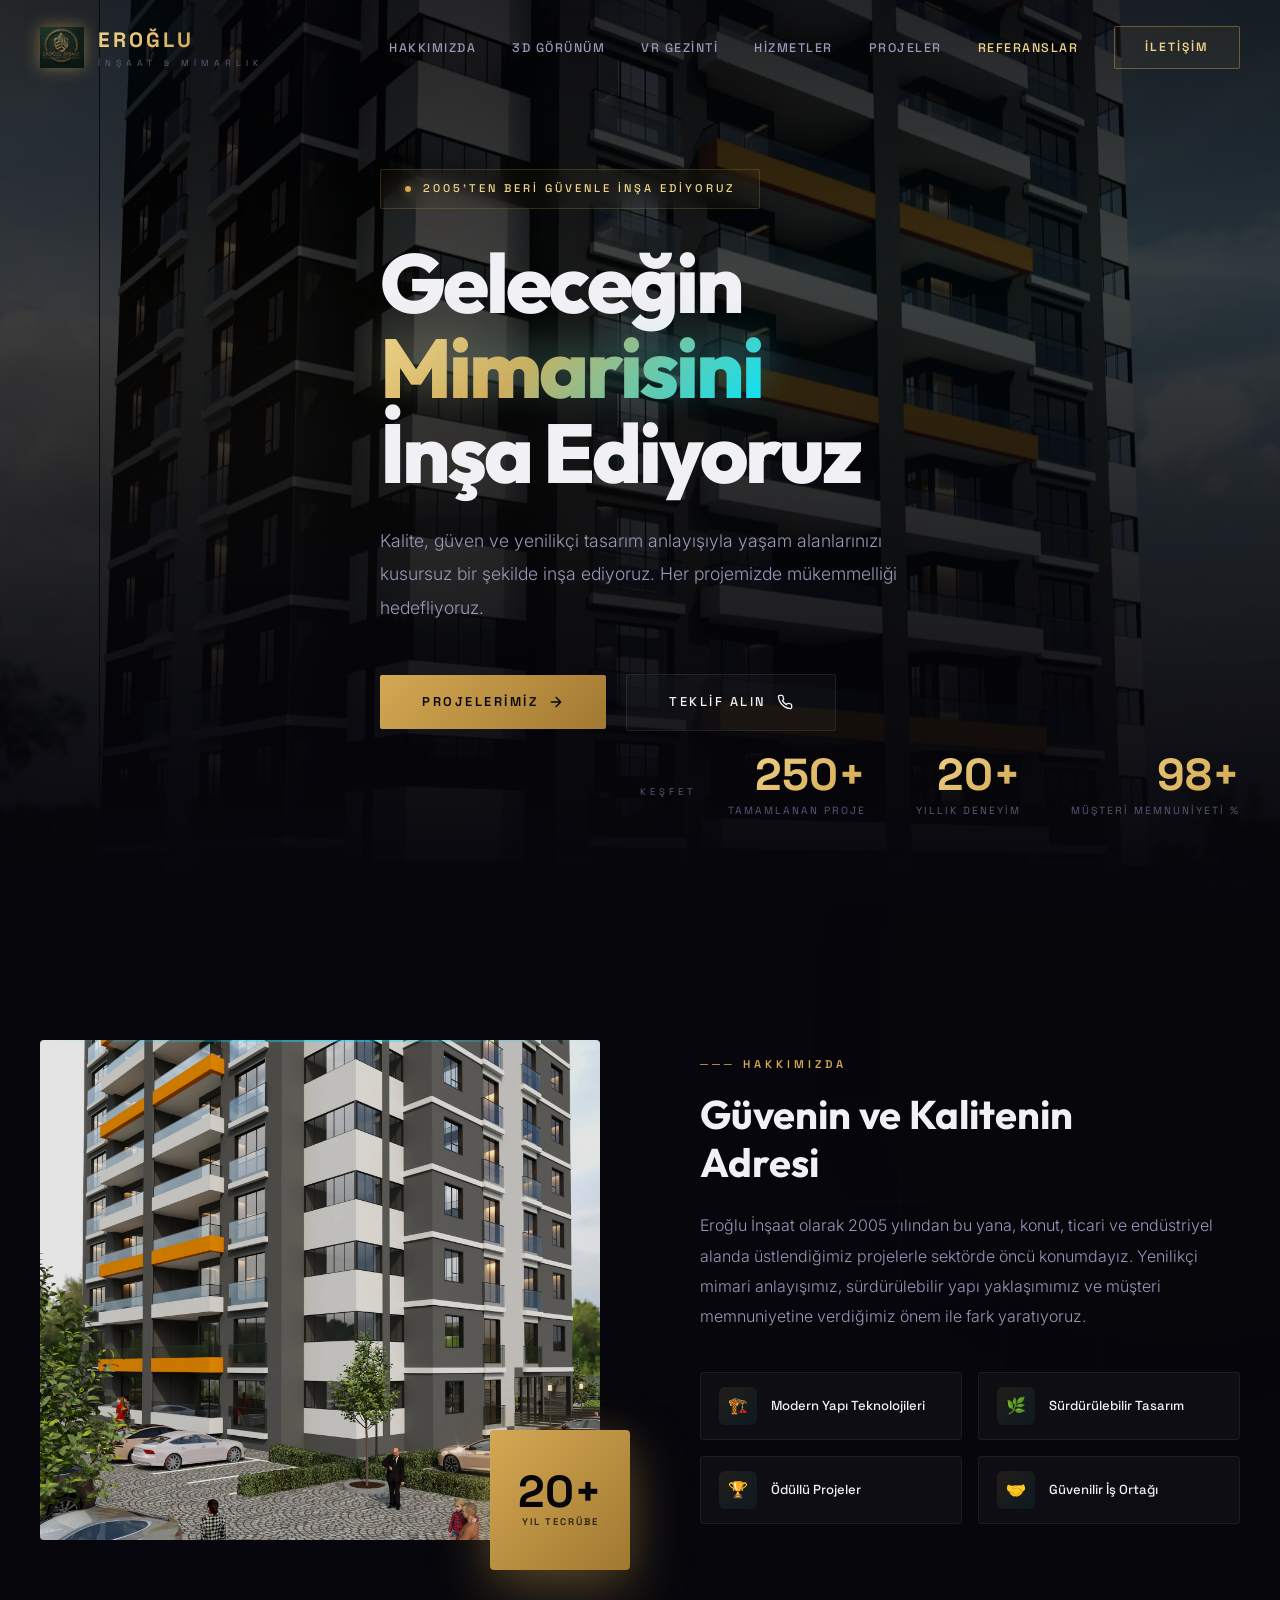
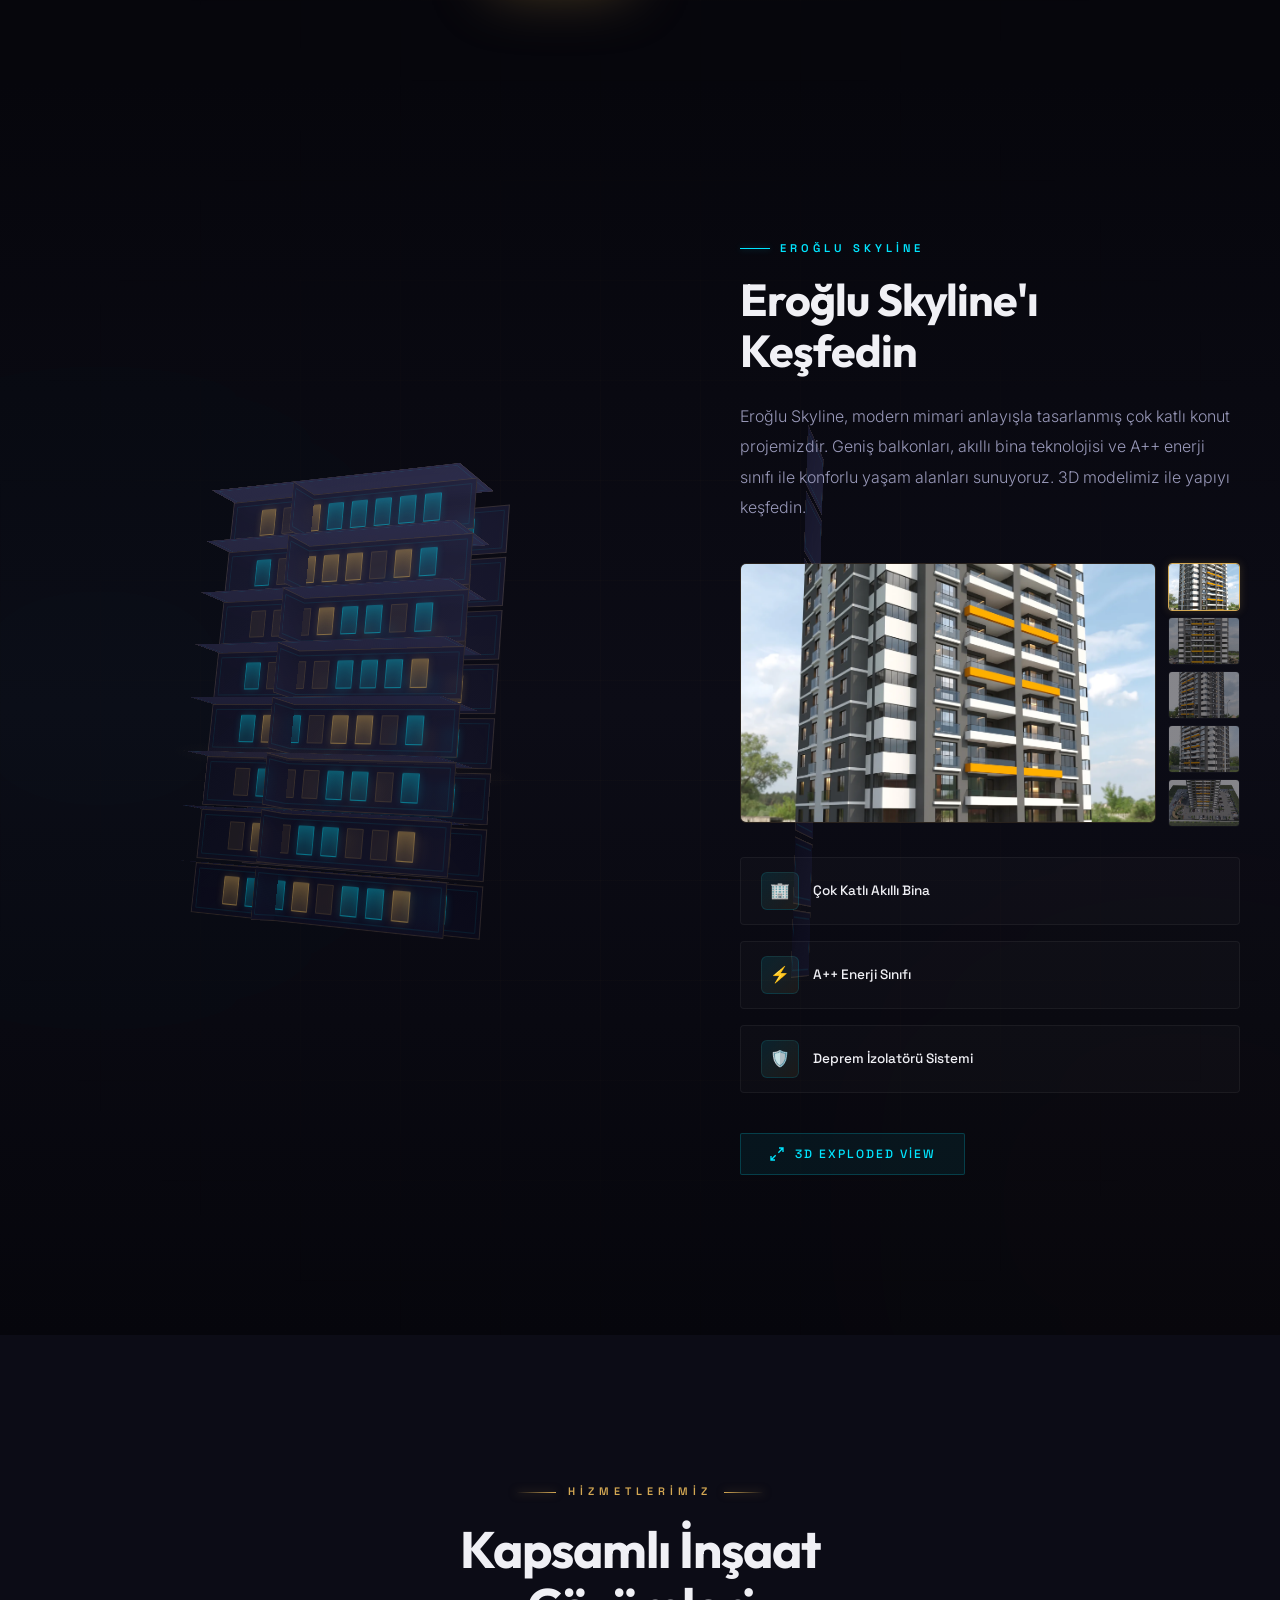
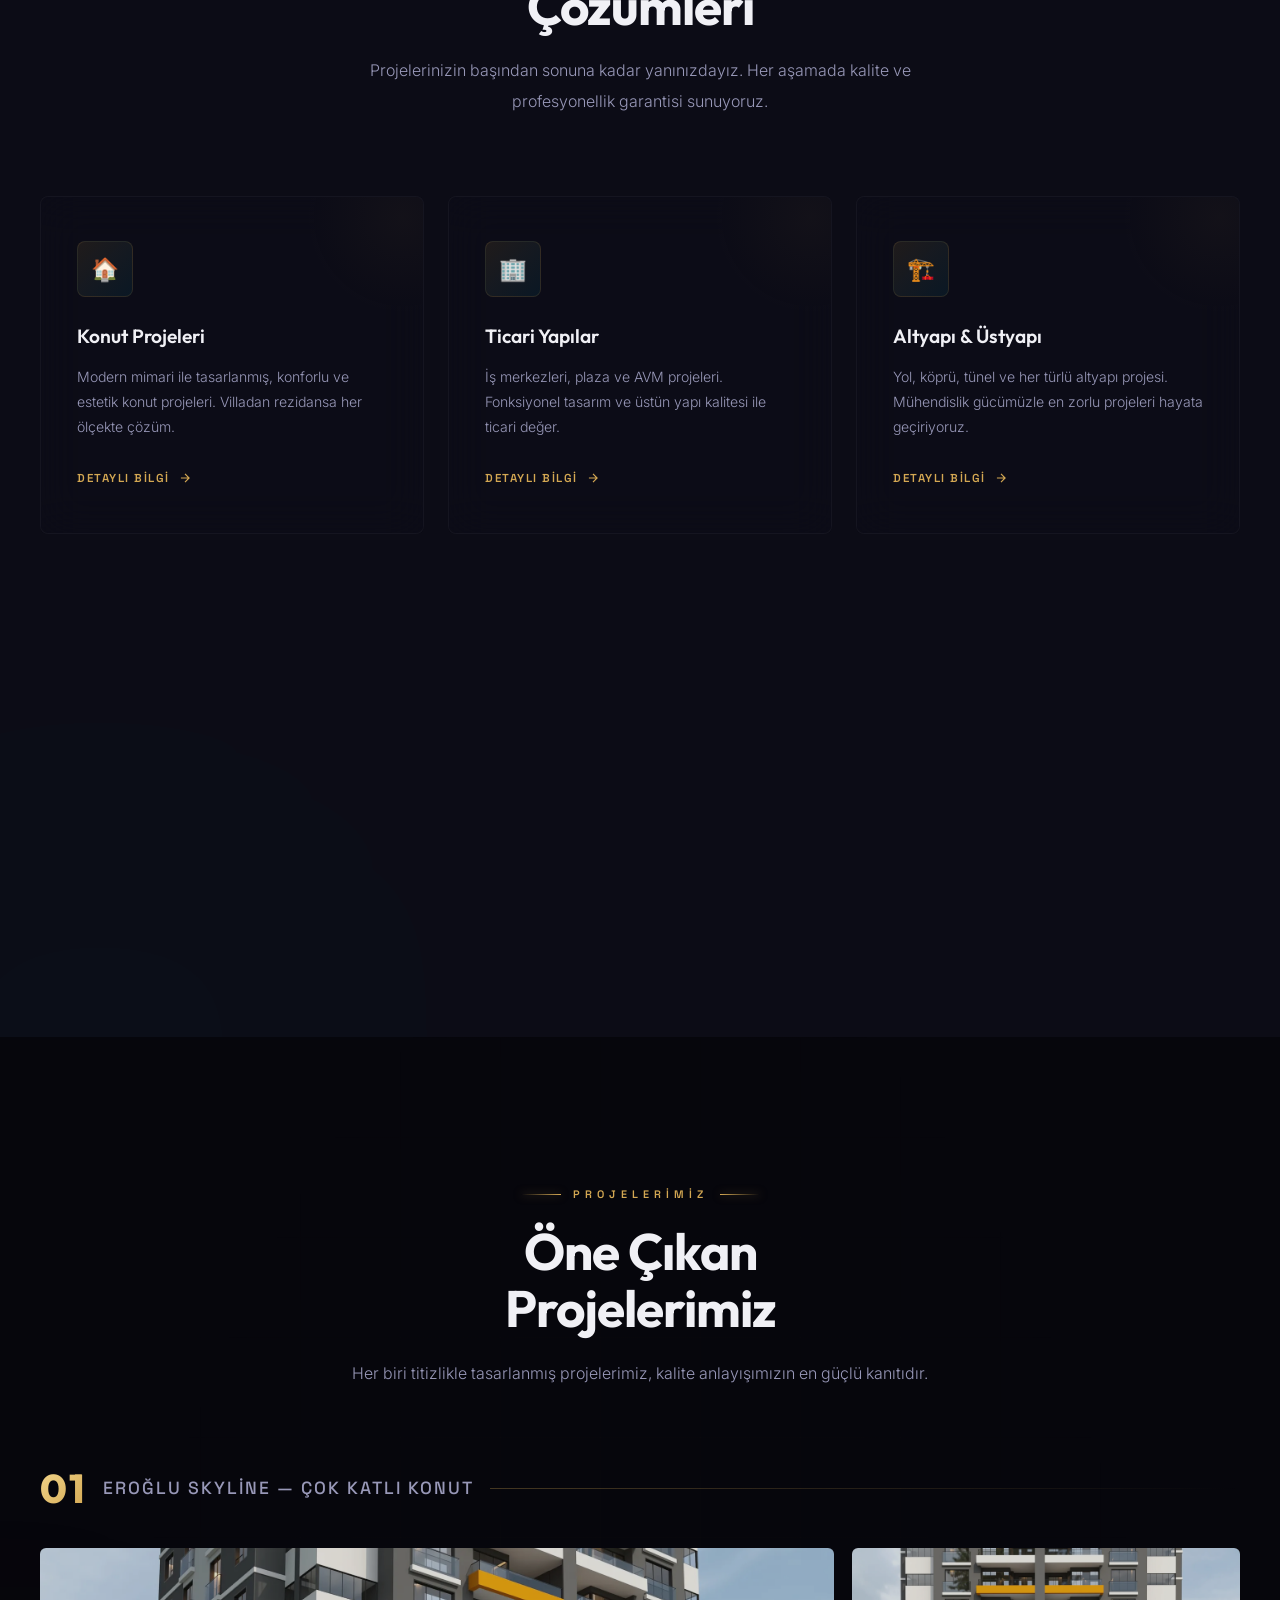
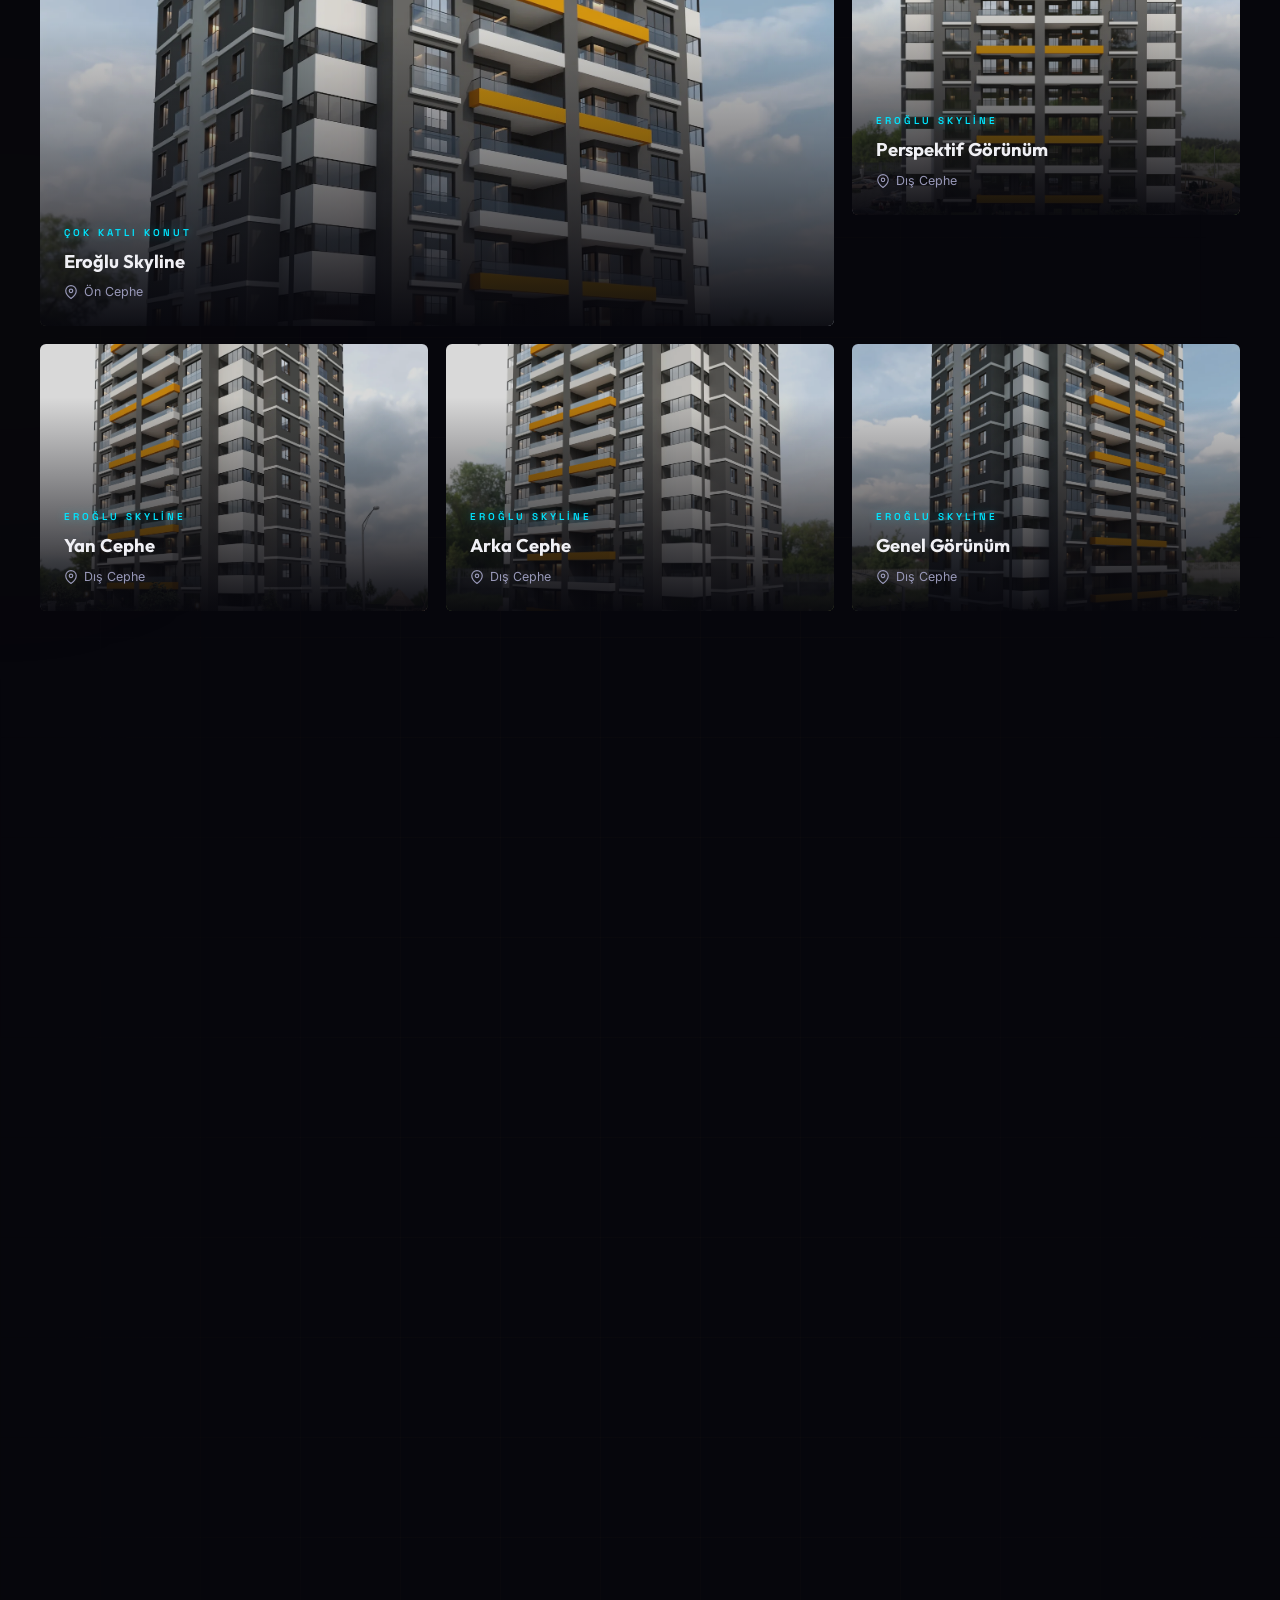
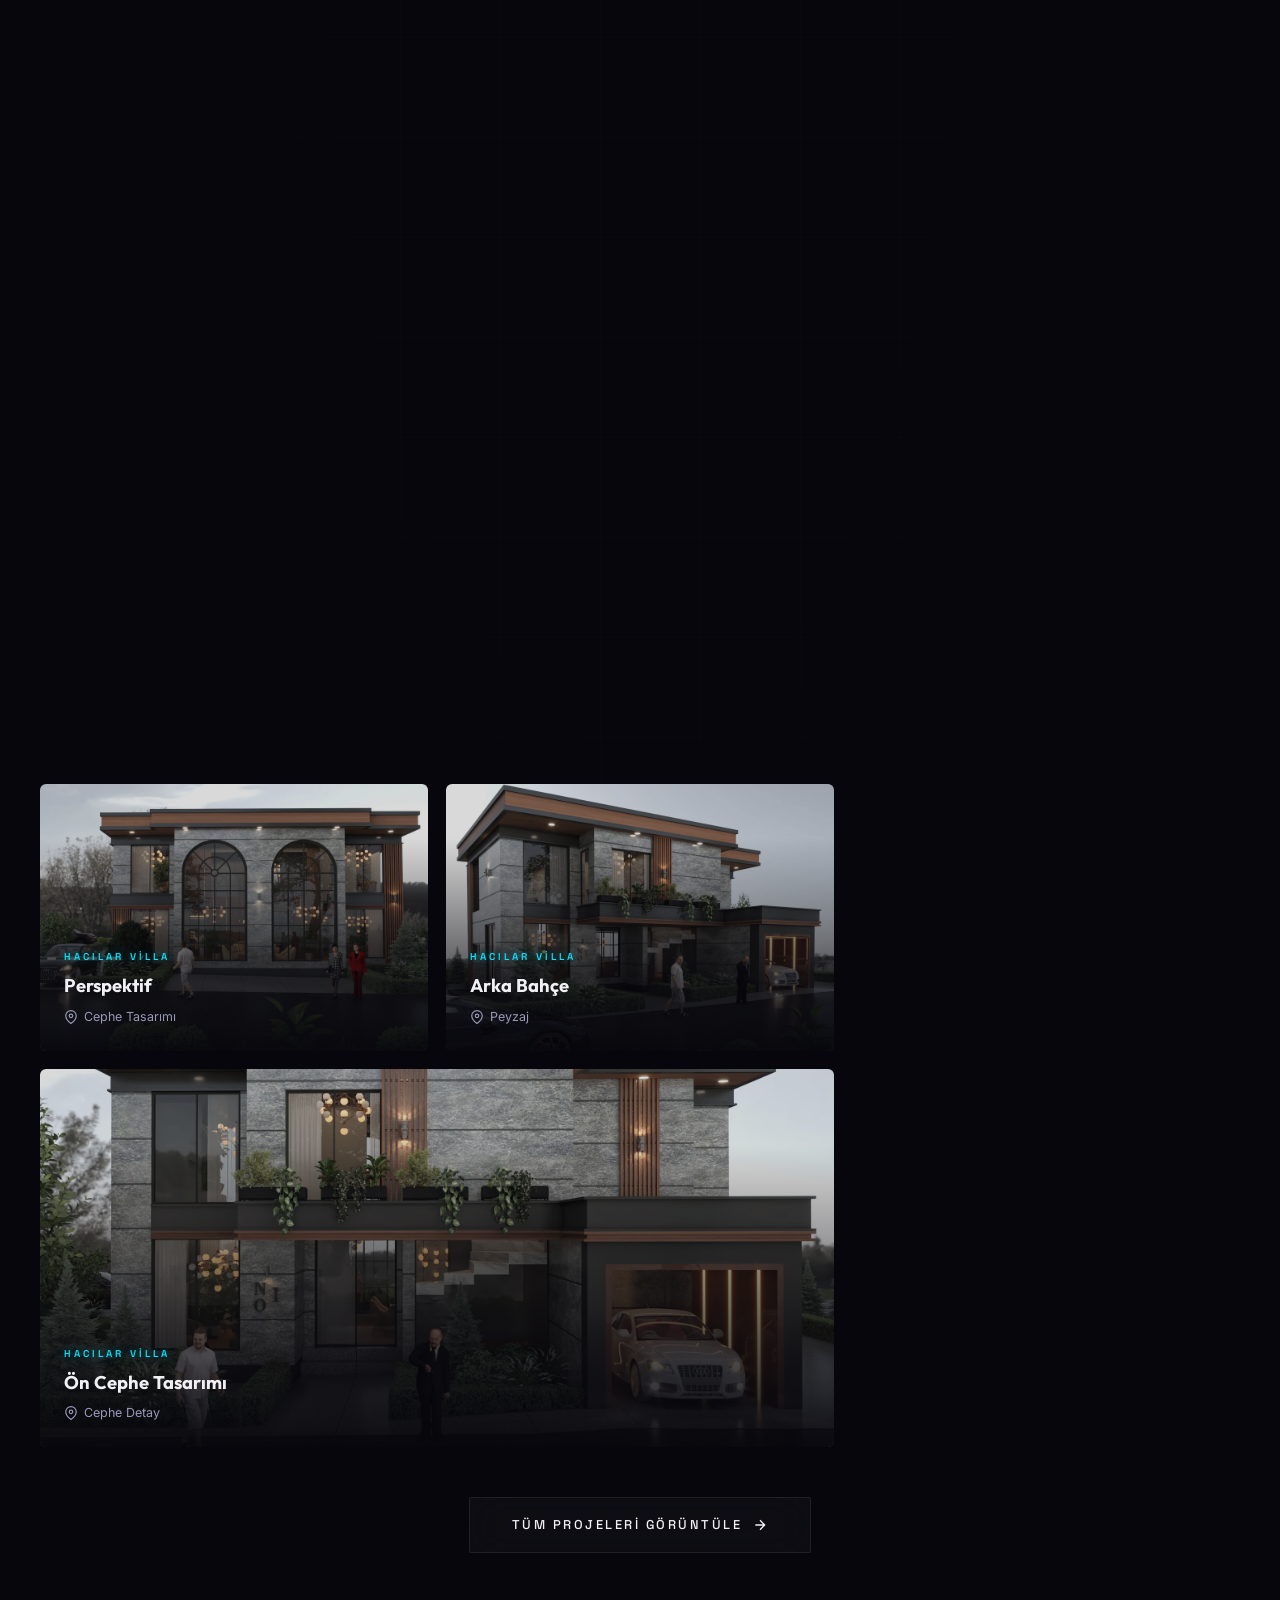
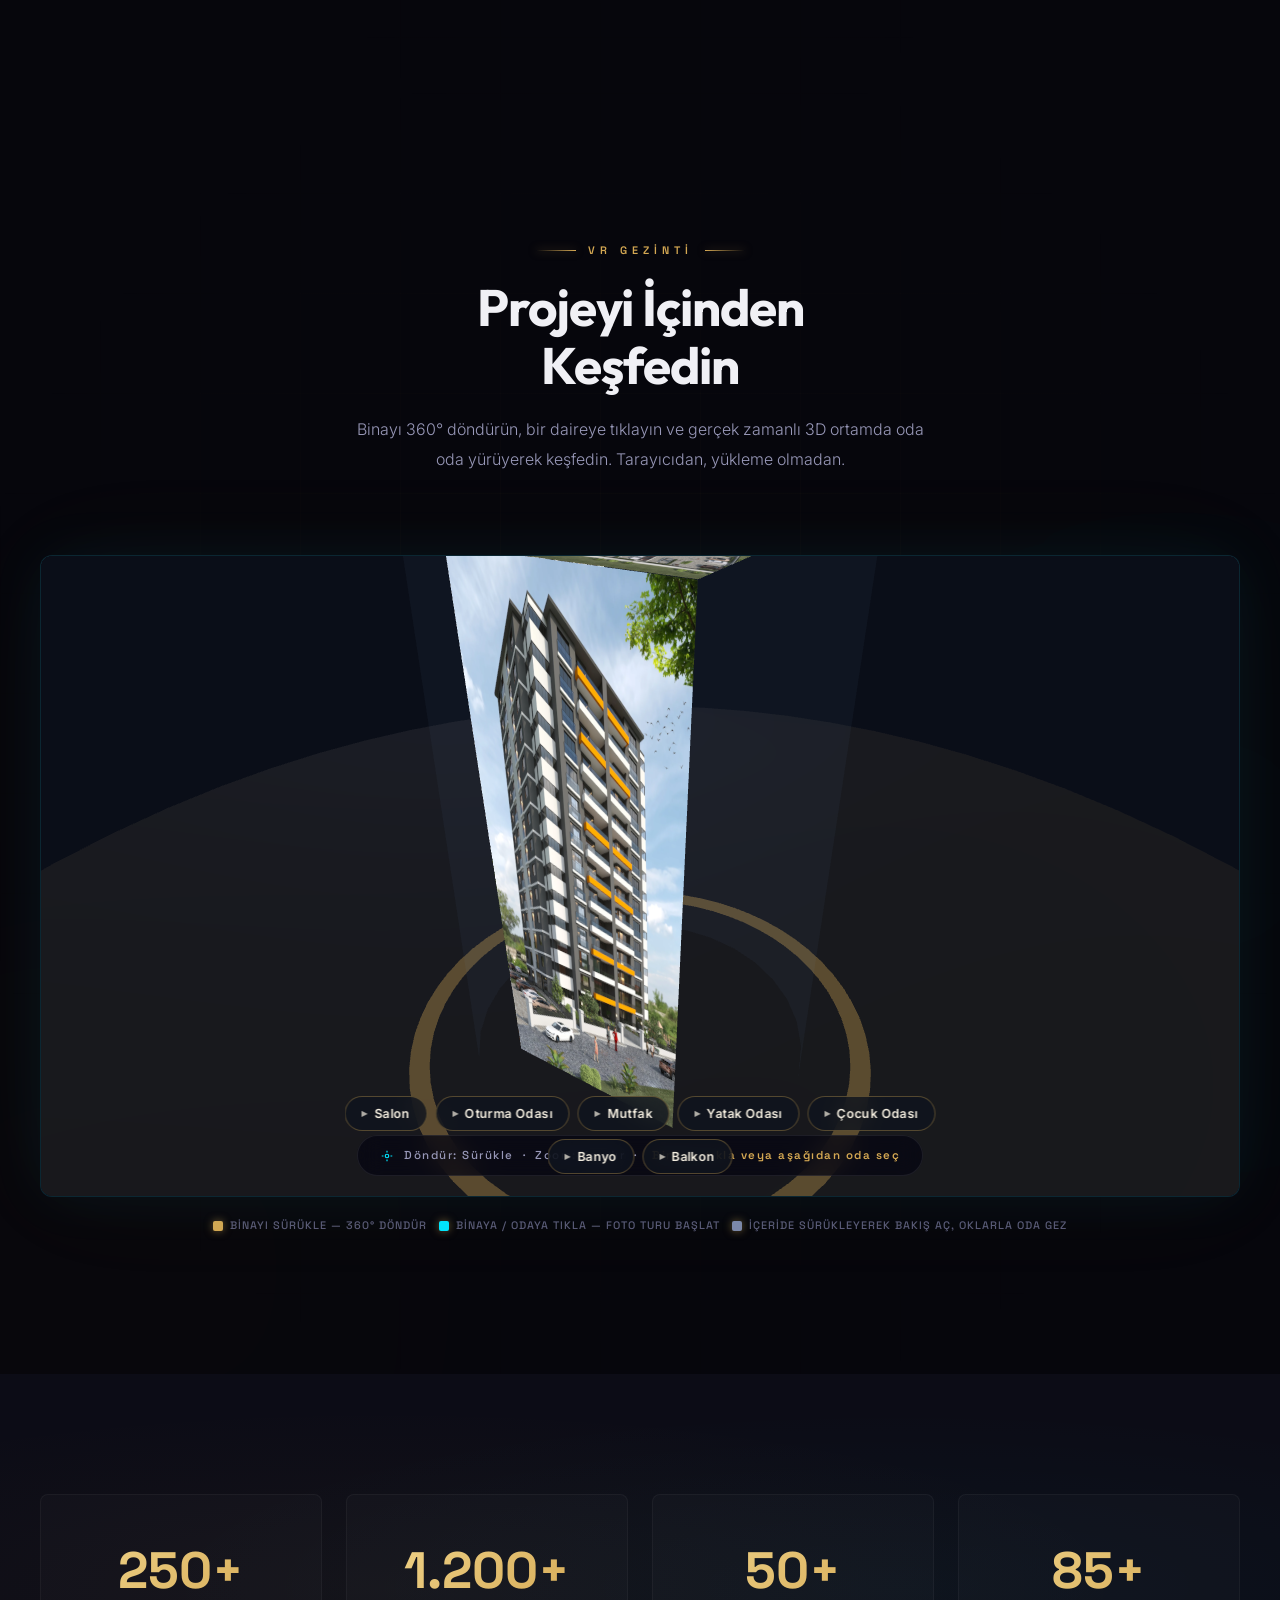
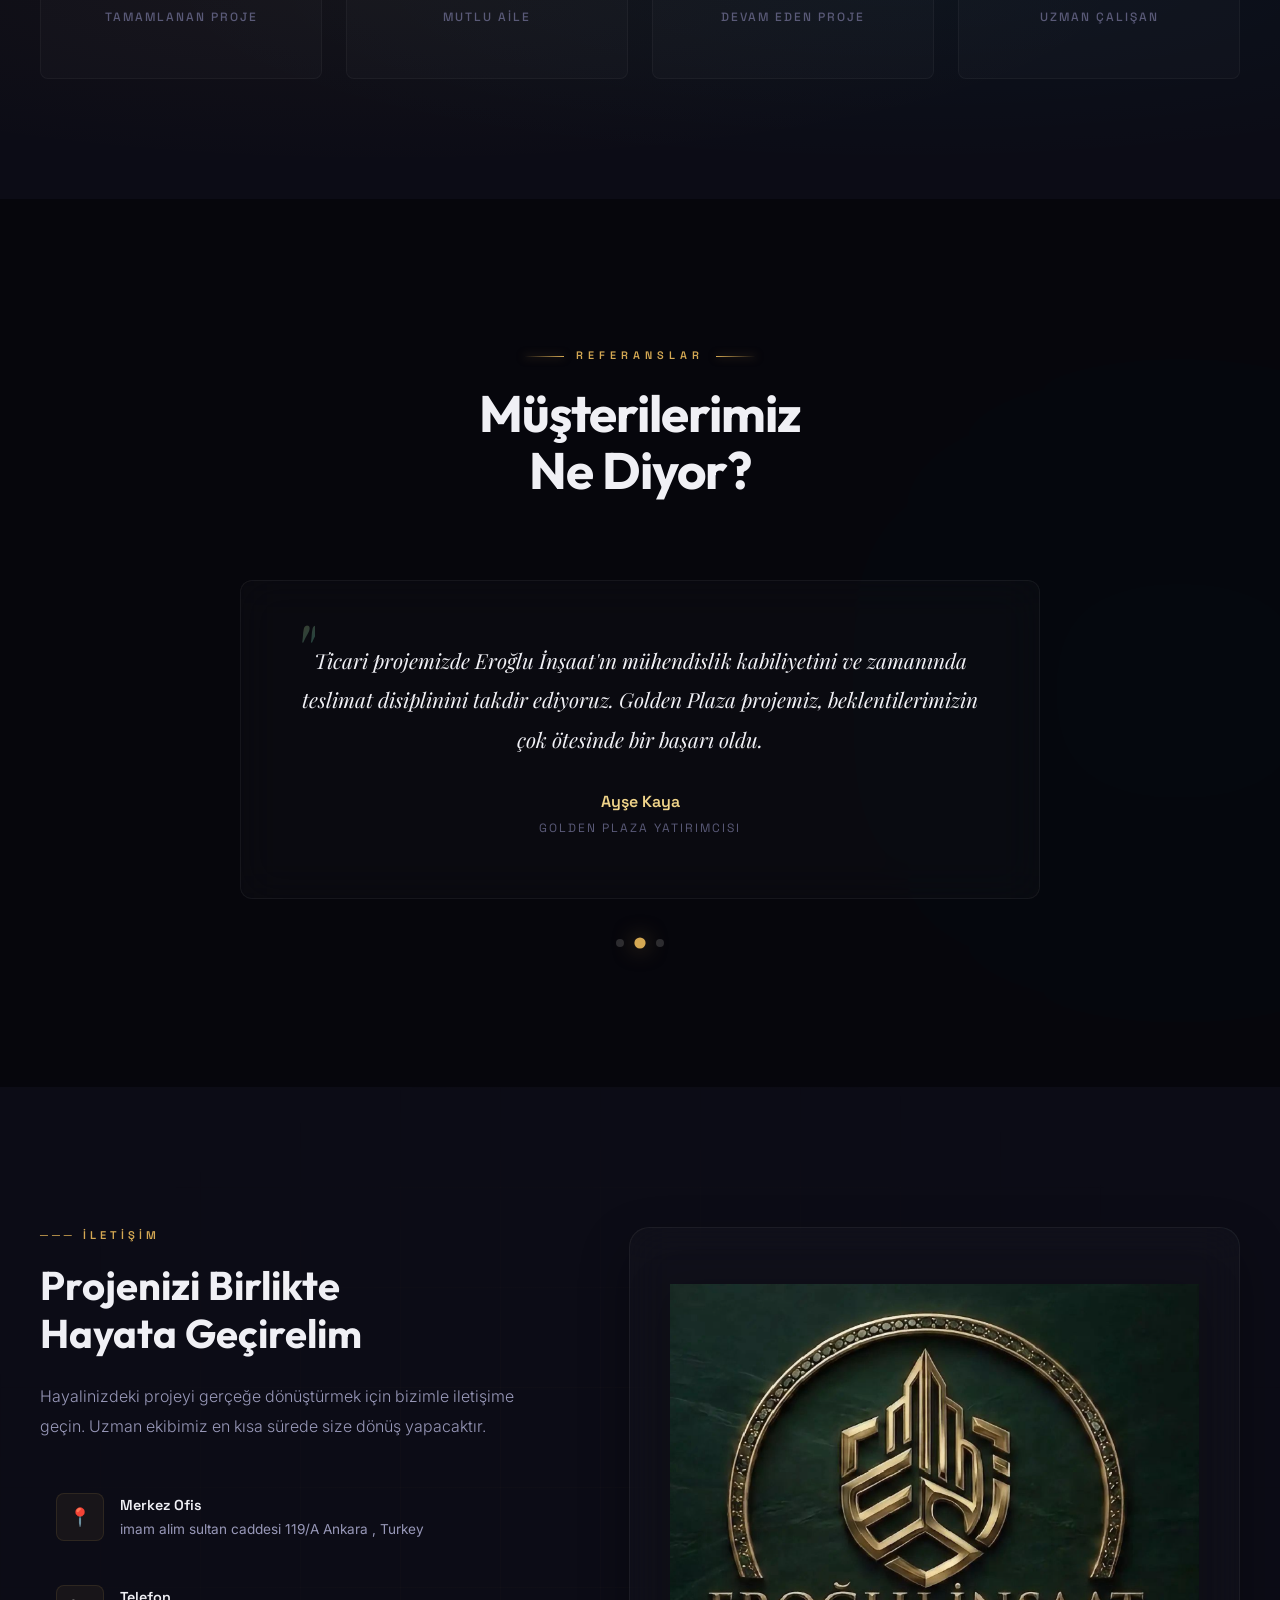
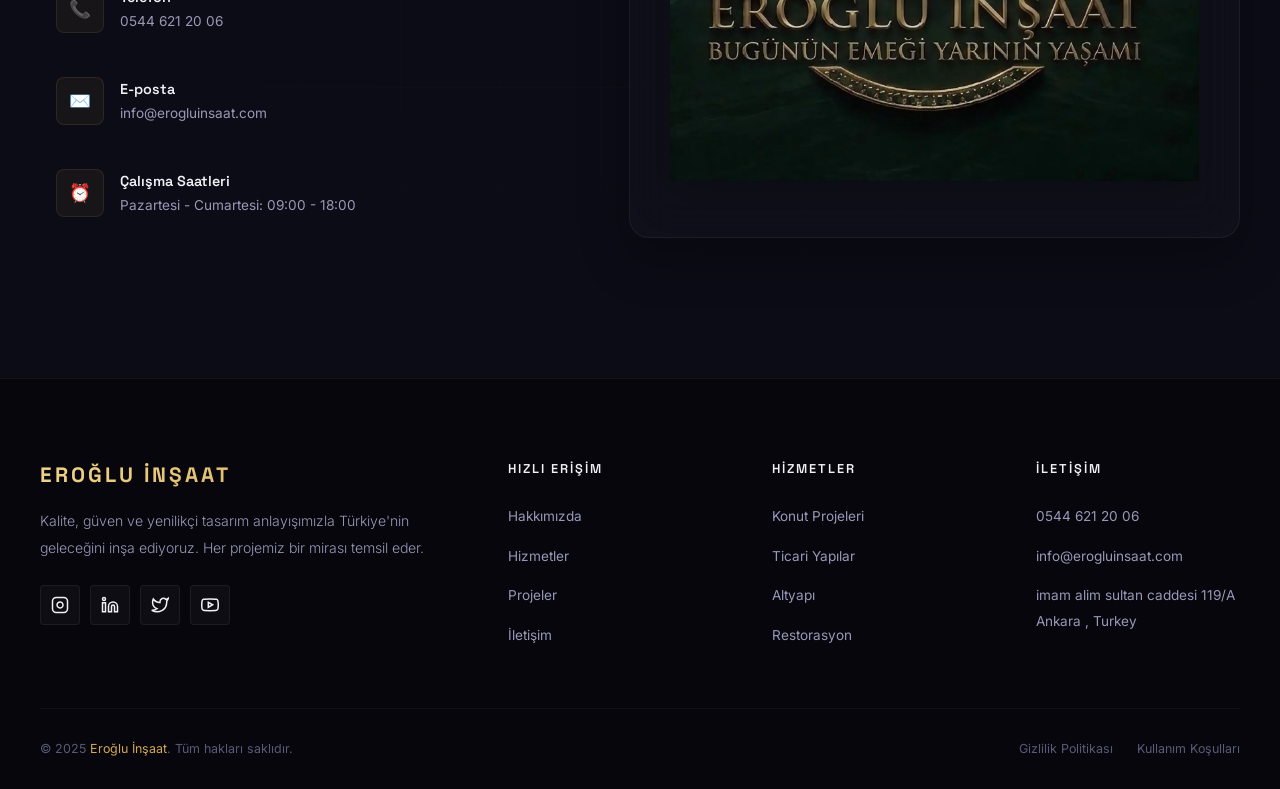
==== commit b5cc179d: "feat: fotoğraf-tabanlı VR tur — skyline façade + interior photo rooms Mevcut 3D box yerine gerçek re" ====
--- a/index.html
+++ b/index.html
@@ -516,27 +516,36 @@
           <div class="vr-hint">
             <svg width="14" height="14" viewBox="0 0 24 24" fill="none" stroke="currentColor" stroke-width="2"><circle cx="12" cy="12" r="3"/><path d="M3 12h3m12 0h3M12 3v3m0 12v3"/></svg>
             Döndür: Sürükle &nbsp;·&nbsp; Zoom: Kaydır &nbsp;·&nbsp;
-            <span style="color:var(--gold-primary);font-weight:600;">Daireye tıkla → İçeri gir</span>
-          </div>
-        </div>
-
-        <!-- FPS mode UI -->
+            <span style="color:var(--gold-primary);font-weight:600;">Binaya tıkla veya aşağıdan oda seç</span>
+          </div>
+          <div class="vr-room-list" id="vrRoomList"></div>
+        </div>
+
+        <!-- Photo-tour mode UI -->
         <div class="vr-fps-ui" id="vrFpsUI" style="display:none">
           <div class="vr-fps-top">
             <div class="vr-fps-apt-badge">
               <svg width="14" height="14" viewBox="0 0 24 24" fill="none" stroke="currentColor" stroke-width="2"><path d="M3 9l9-7 9 7v11a2 2 0 0 1-2 2H5a2 2 0 0 1-2-2z"/><polyline points="9 22 9 12 15 12 15 22"/></svg>
-              <span id="vrAptInfo">Daire</span>
-            </div>
-            <div class="vr-room-badge" id="vrRoomIndicator">Giriş</div>
+              <span id="vrAptInfo">Daire 4+1 · 1/7</span>
+            </div>
+            <div class="vr-room-badge" id="vrRoomIndicator">Salon</div>
             <button class="vr-exit-btn" onclick="exitVRFPS()">
               <svg width="14" height="14" viewBox="0 0 24 24" fill="none" stroke="currentColor" stroke-width="2"><path d="M9 21H5a2 2 0 0 1-2-2V5a2 2 0 0 1 2-2h4"/><polyline points="16 17 21 12 16 7"/><line x1="21" y1="12" x2="9" y2="12"/></svg>
               Çık
             </button>
           </div>
-          <div class="vr-crosshair"></div>
-          <div class="vr-fps-hud" id="vrFpsHud">Fareyi Kilitle — Tıkla</div>
+
+          <button class="vr-nav-arrow vr-nav-prev" id="vrPrevRoom" aria-label="Önceki oda">
+            <svg width="22" height="22" viewBox="0 0 24 24" fill="none" stroke="currentColor" stroke-width="2.5"><polyline points="15 18 9 12 15 6"/></svg>
+          </button>
+          <button class="vr-nav-arrow vr-nav-next" id="vrNextRoom" aria-label="Sonraki oda">
+            <svg width="22" height="22" viewBox="0 0 24 24" fill="none" stroke="currentColor" stroke-width="2.5"><polyline points="9 18 15 12 9 6"/></svg>
+          </button>
+
+          <div class="vr-room-dots" id="vrRoomDots"></div>
+
           <div class="vr-fps-controls">
-            <span>WASD</span> Hareket &nbsp;·&nbsp; <span>Fare</span> Bakış &nbsp;·&nbsp; <span>ESC</span> Çık
+            <span>Sürükle</span> Etrafına Bak &nbsp;·&nbsp; <span>← →</span> Oda Değiştir &nbsp;·&nbsp; <span>Kaydır</span> Zoom &nbsp;·&nbsp; <span>ESC</span> Çık
           </div>
         </div>
 
@@ -546,15 +555,15 @@
       <div class="vr-floor-legend">
         <div class="vr-floor-legend-item">
           <div class="vr-floor-dot" style="background:var(--gold-primary)"></div>
-          Üzerine gelin — kat/daire bilgisi
+          Binayı sürükle — 360° döndür
         </div>
         <div class="vr-floor-legend-item">
           <div class="vr-floor-dot" style="background:var(--cyan-primary)"></div>
-          Tıklayın — 3D daire turu başlar
+          Binaya / odaya tıkla — Foto turu başlat
         </div>
         <div class="vr-floor-legend-item">
           <div class="vr-floor-dot" style="background:#7c88aa"></div>
-          WASD ile odalar arası geçiş
+          İçeride sürükleyerek bakış aç, oklarla oda gez
         </div>
       </div>
     </div>
--- a/style.css
+++ b/style.css
@@ -2351,6 +2351,111 @@
   50%       { opacity: 1; }
 }
 
+/* Oda listesi (orbit modunda altta) */
+.vr-room-list {
+  position: absolute;
+  bottom: 22px;
+  left: 50%;
+  transform: translateX(-50%);
+  display: flex;
+  gap: 8px;
+  flex-wrap: wrap;
+  justify-content: center;
+  max-width: 90%;
+  pointer-events: auto;
+  z-index: 4;
+}
+.vr-room-btn {
+  background: rgba(15, 20, 30, 0.78);
+  backdrop-filter: blur(12px);
+  -webkit-backdrop-filter: blur(12px);
+  border: 1px solid rgba(212, 168, 83, 0.35);
+  color: #f4eee0;
+  padding: 9px 16px;
+  border-radius: 999px;
+  font-size: 0.78rem;
+  font-weight: 600;
+  letter-spacing: 0.4px;
+  cursor: pointer;
+  transition: all 0.18s ease;
+  display: inline-flex;
+  align-items: center;
+  gap: 6px;
+  font-family: inherit;
+}
+.vr-room-btn:hover {
+  background: rgba(212, 168, 83, 0.92);
+  color: #15110a;
+  border-color: var(--gold-primary);
+  transform: translateY(-2px);
+  box-shadow: 0 6px 20px rgba(212, 168, 83, 0.35);
+}
+.vr-room-btn-icon { font-size: 0.7rem; opacity: 0.7; }
+.vr-room-btn:hover .vr-room-btn-icon { opacity: 1; }
+
+/* Photo-tour navigation arrows */
+.vr-nav-arrow {
+  position: absolute;
+  top: 50%;
+  transform: translateY(-50%);
+  width: 48px;
+  height: 48px;
+  border-radius: 50%;
+  background: rgba(15, 20, 30, 0.75);
+  backdrop-filter: blur(10px);
+  -webkit-backdrop-filter: blur(10px);
+  border: 1.5px solid rgba(255, 255, 255, 0.18);
+  color: #fff;
+  cursor: pointer;
+  display: flex;
+  align-items: center;
+  justify-content: center;
+  transition: all 0.2s ease;
+  z-index: 5;
+  pointer-events: auto;
+}
+.vr-nav-arrow:hover {
+  background: var(--gold-primary);
+  color: #15110a;
+  border-color: var(--gold-primary);
+  transform: translateY(-50%) scale(1.08);
+}
+.vr-nav-prev { left: 18px; }
+.vr-nav-next { right: 18px; }
+
+/* Photo-tour bottom dots */
+.vr-room-dots {
+  position: absolute;
+  bottom: 56px;
+  left: 50%;
+  transform: translateX(-50%);
+  display: flex;
+  gap: 10px;
+  z-index: 4;
+  pointer-events: auto;
+}
+.vr-room-dot {
+  width: 11px;
+  height: 11px;
+  border-radius: 50%;
+  background: rgba(255, 255, 255, 0.35);
+  border: 1.5px solid rgba(255, 255, 255, 0.55);
+  cursor: pointer;
+  padding: 0;
+  transition: all 0.2s ease;
+}
+.vr-room-dot:hover {
+  background: rgba(212, 168, 83, 0.8);
+  transform: scale(1.25);
+}
+.vr-room-dot.active {
+  background: var(--gold-primary);
+  border-color: var(--gold-primary);
+  width: 26px;
+  border-radius: 999px;
+  box-shadow: 0 0 12px rgba(212, 168, 83, 0.55);
+}
+
 #vrTooltip {
   position: absolute;
   display: none;
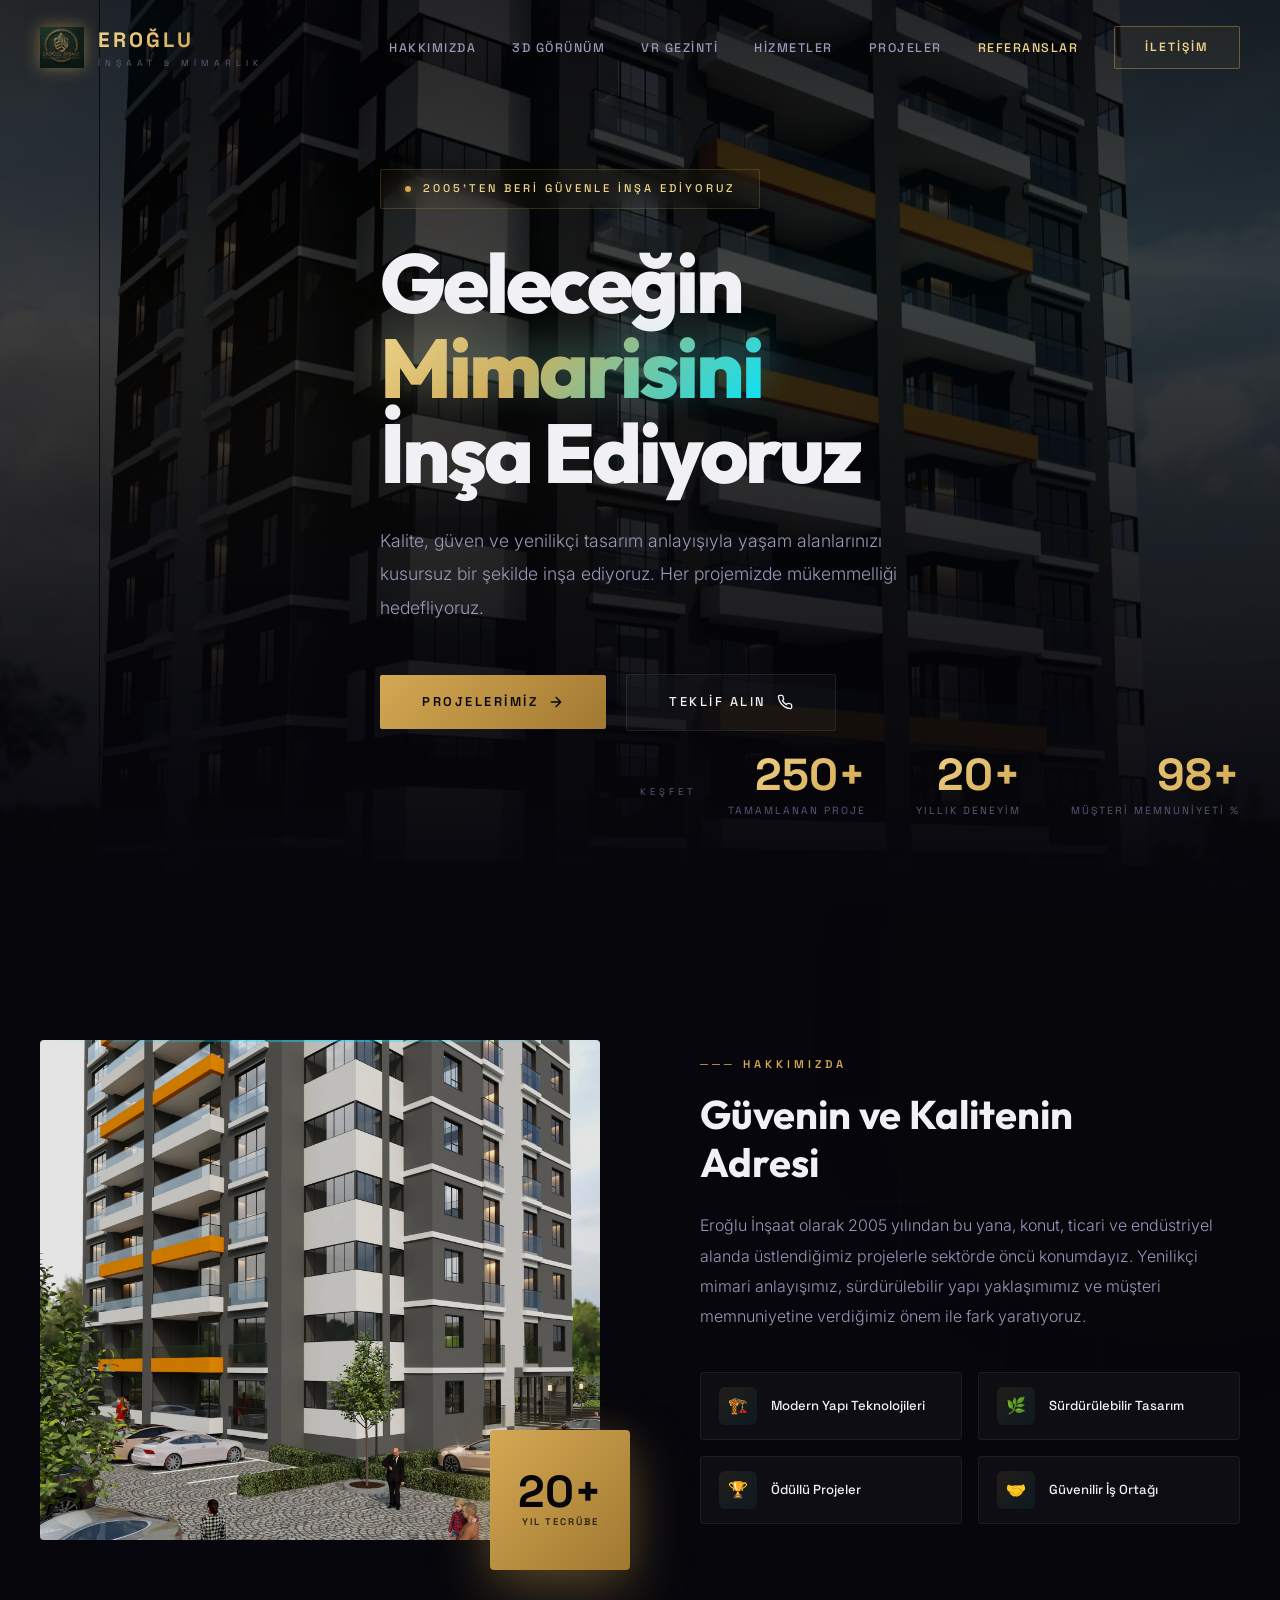
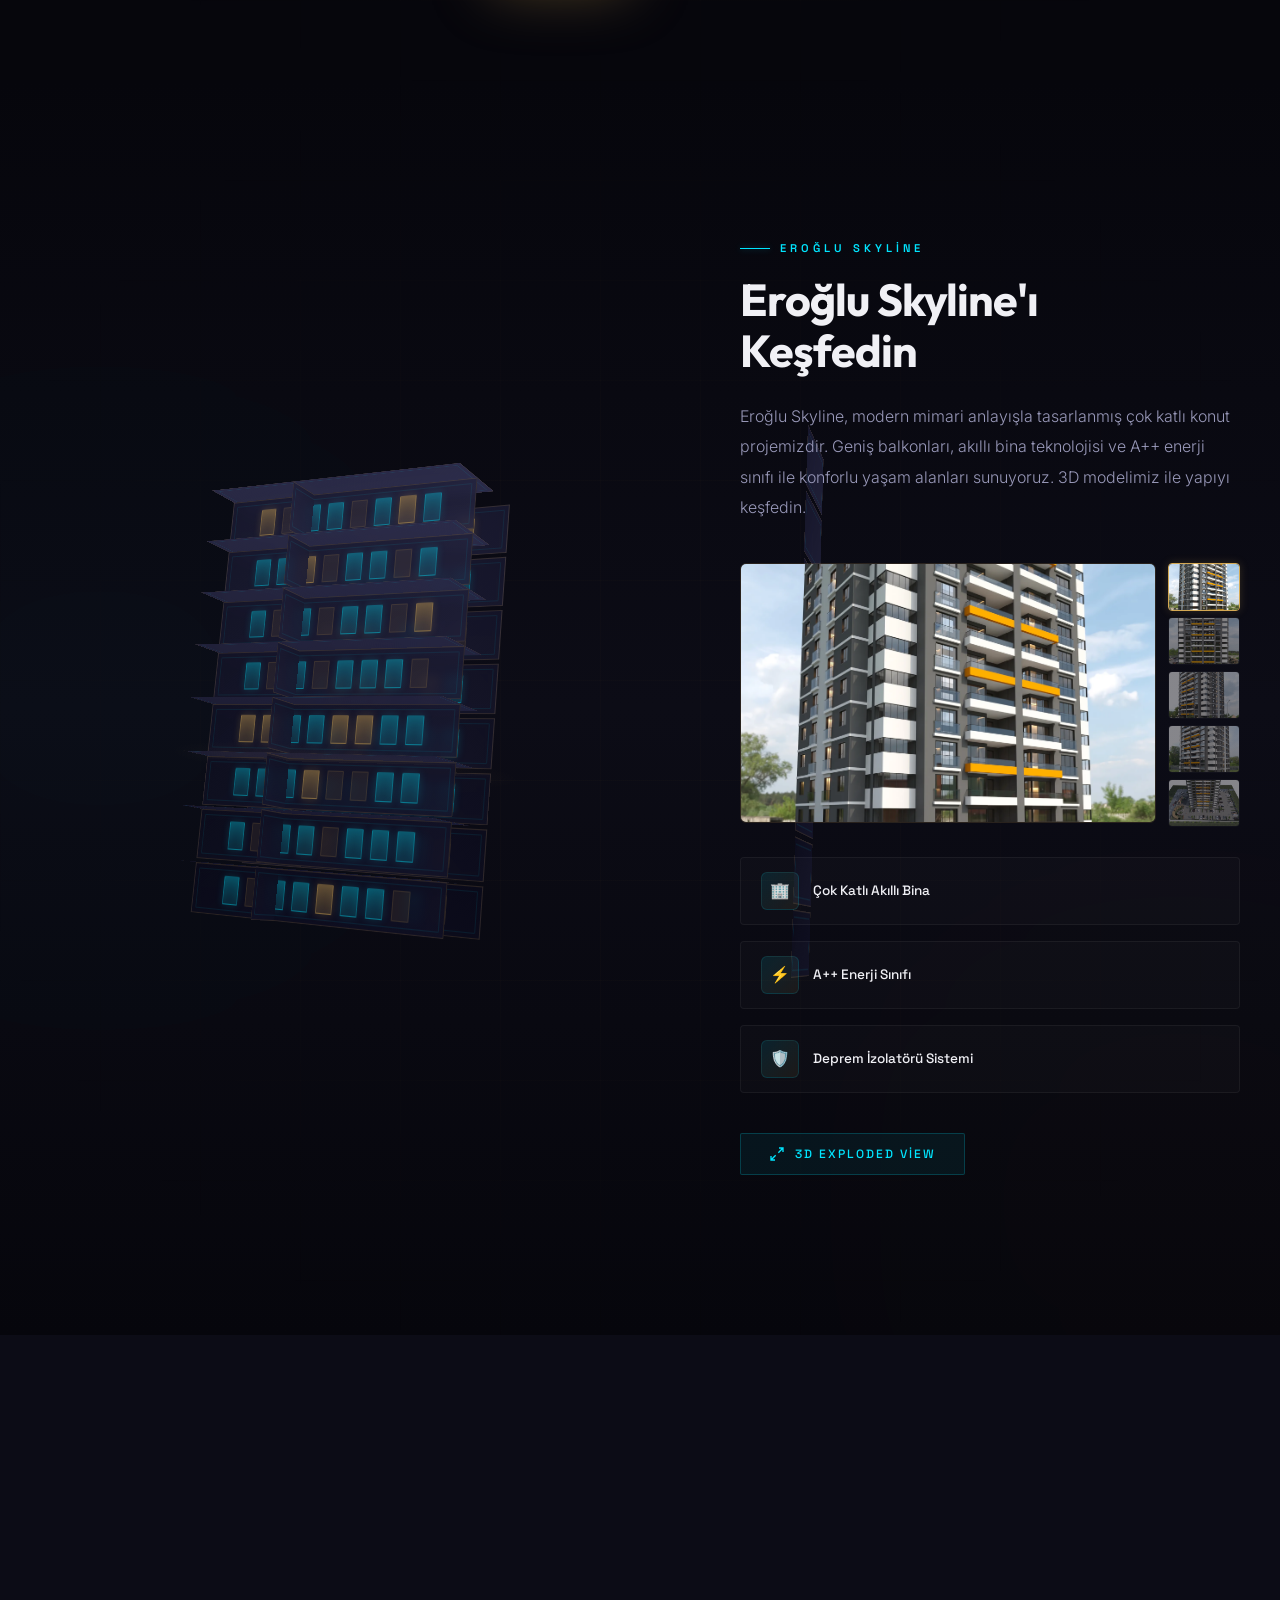
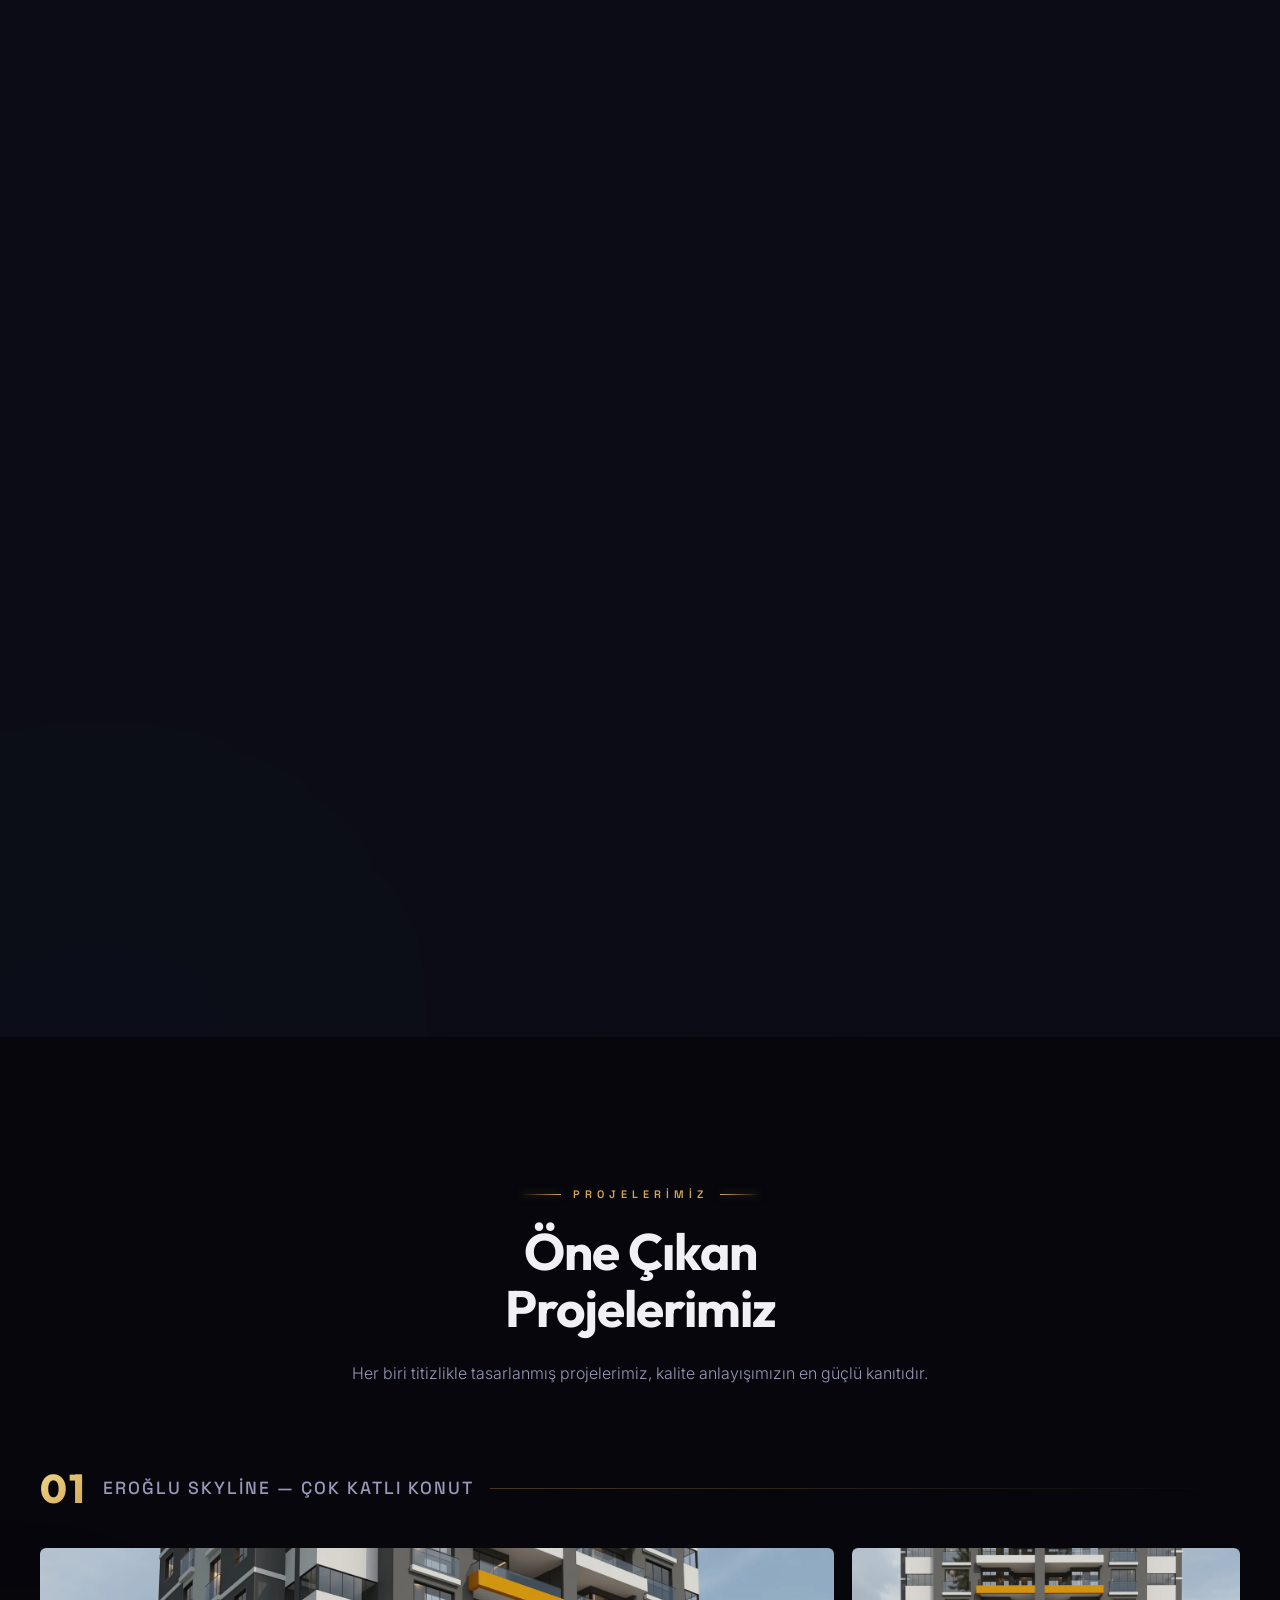
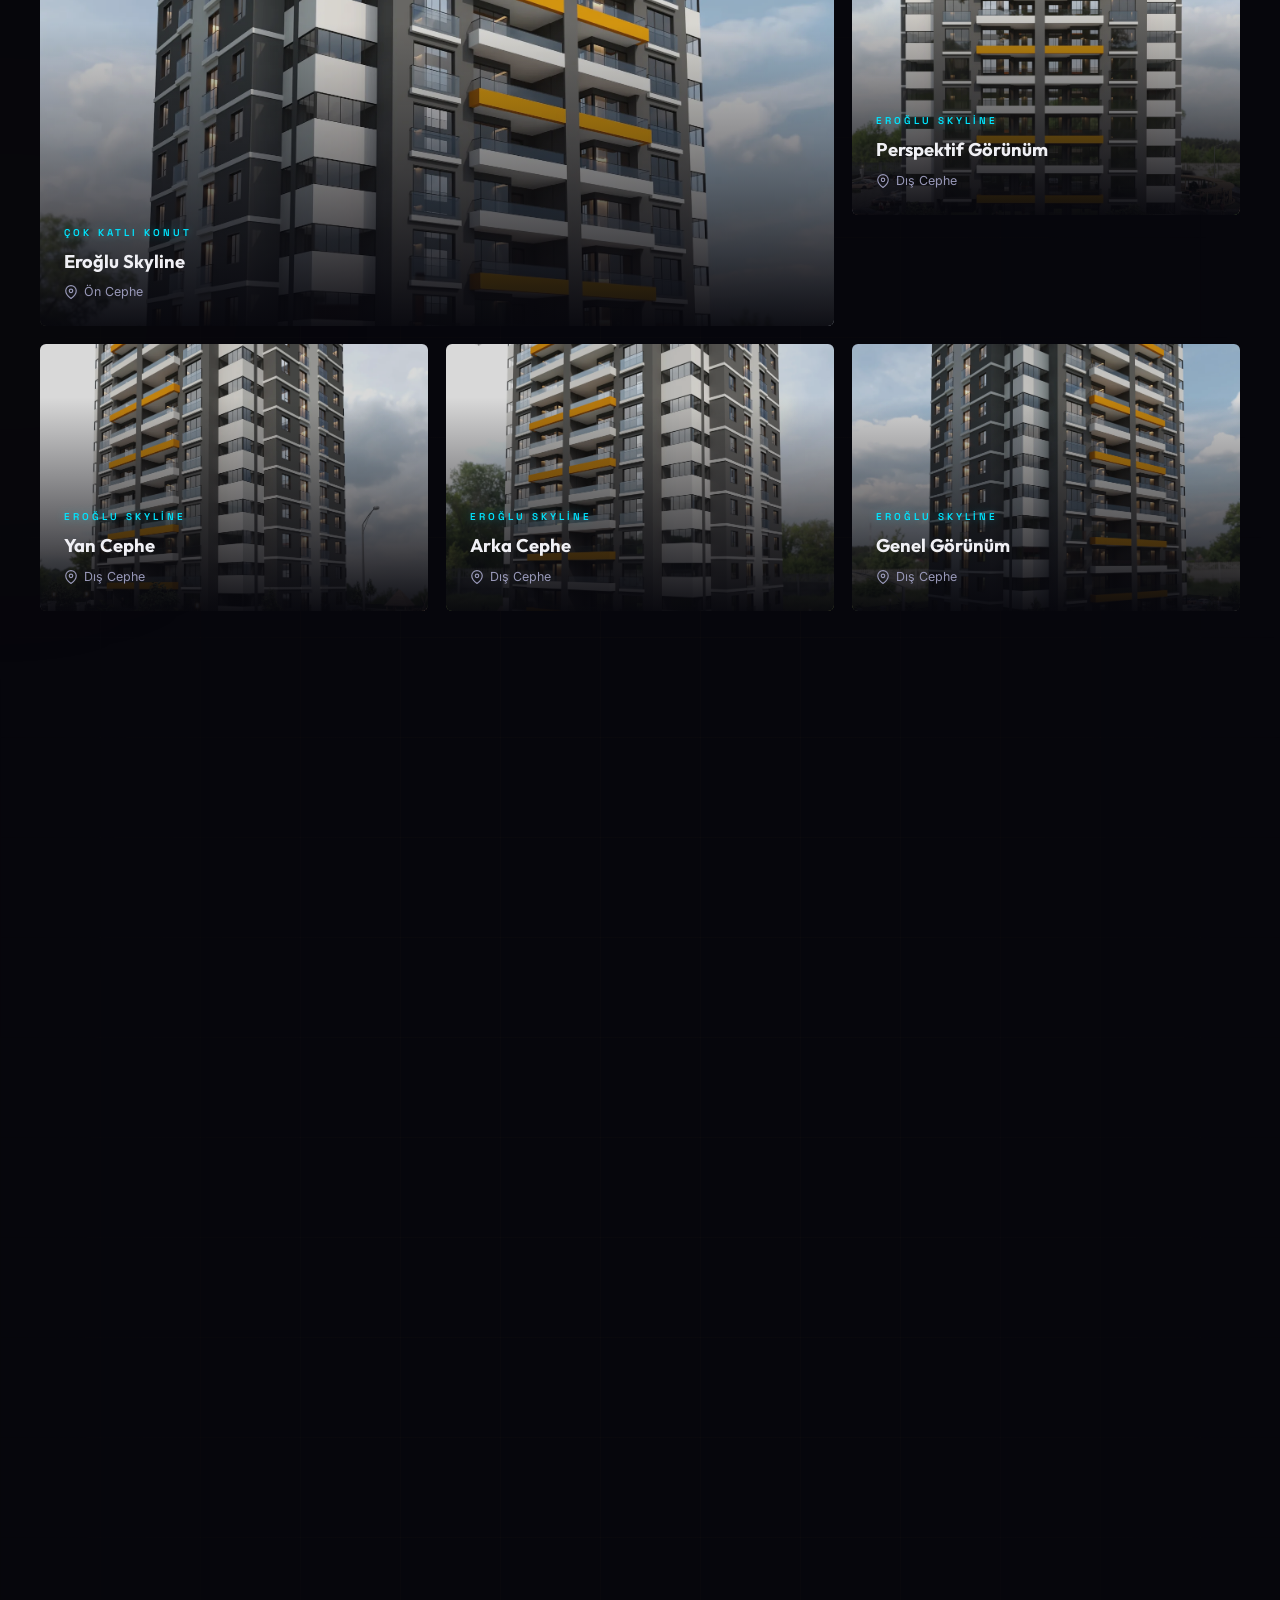
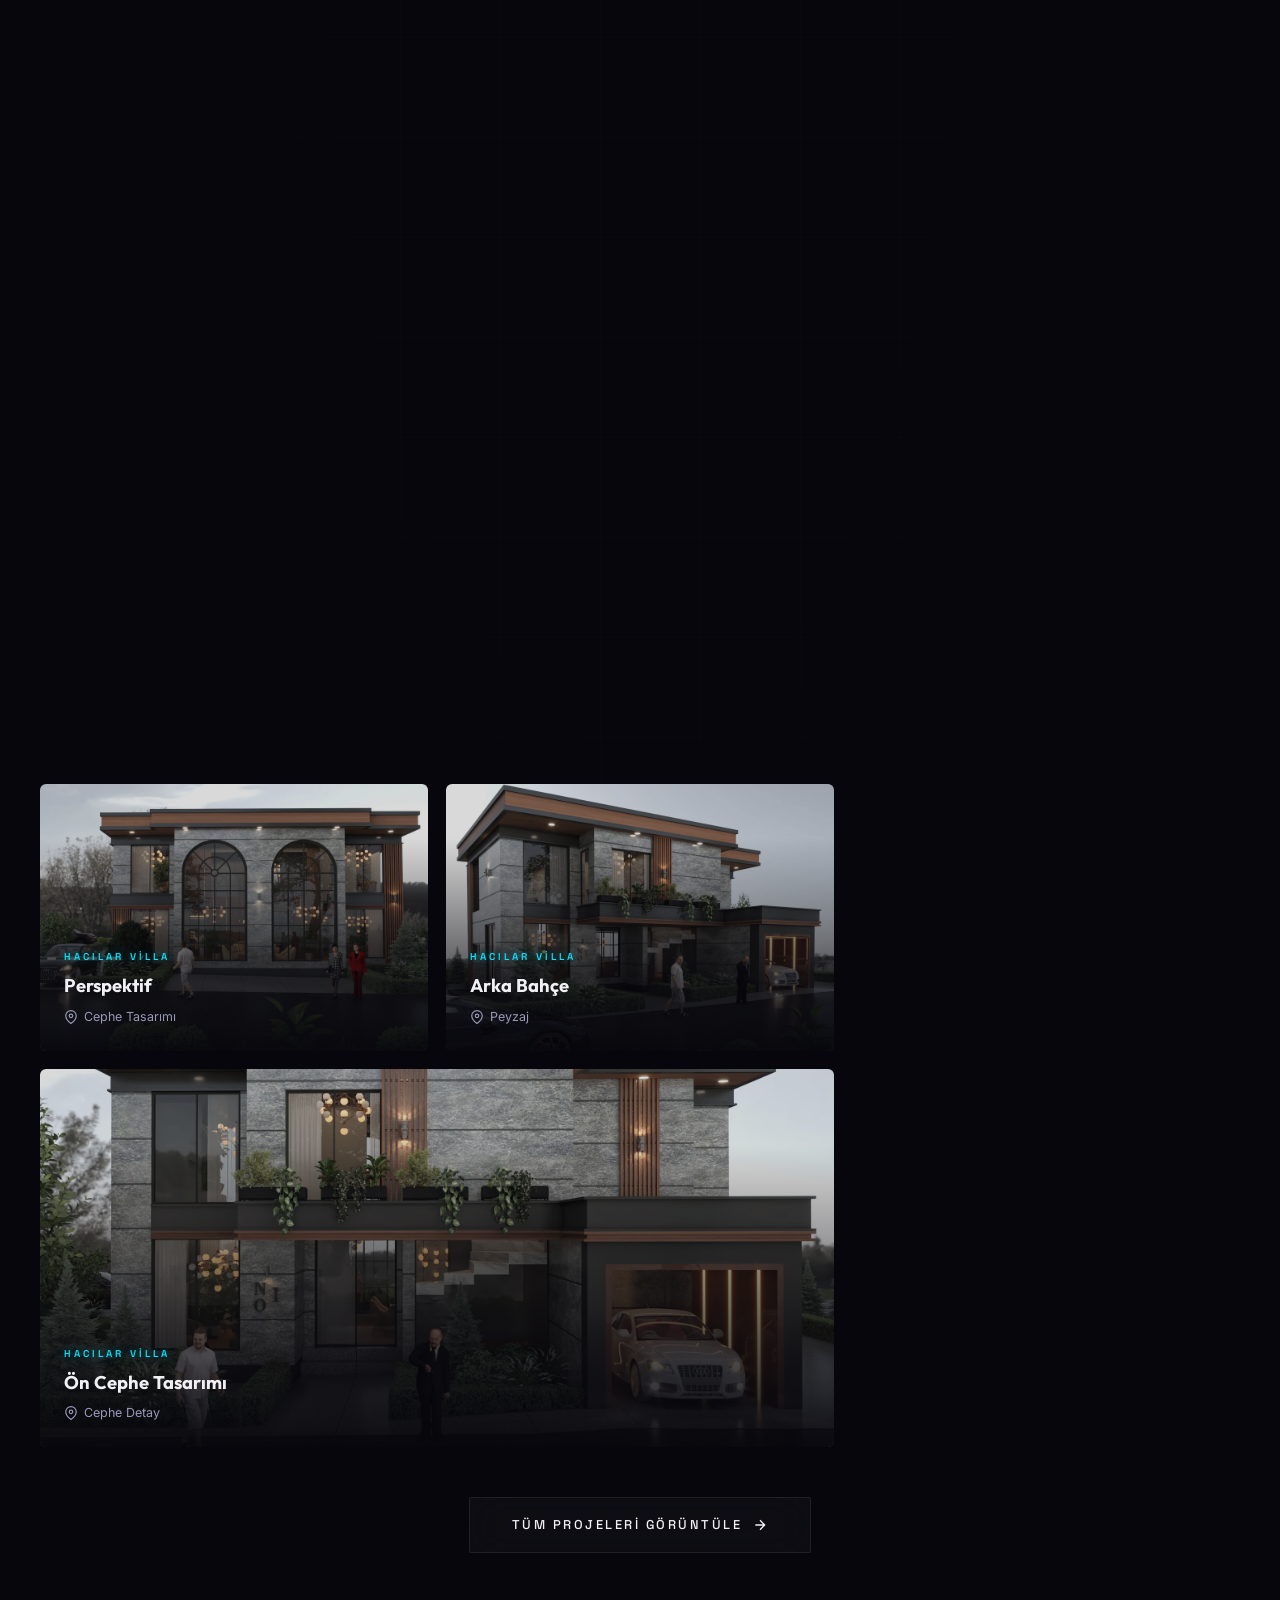
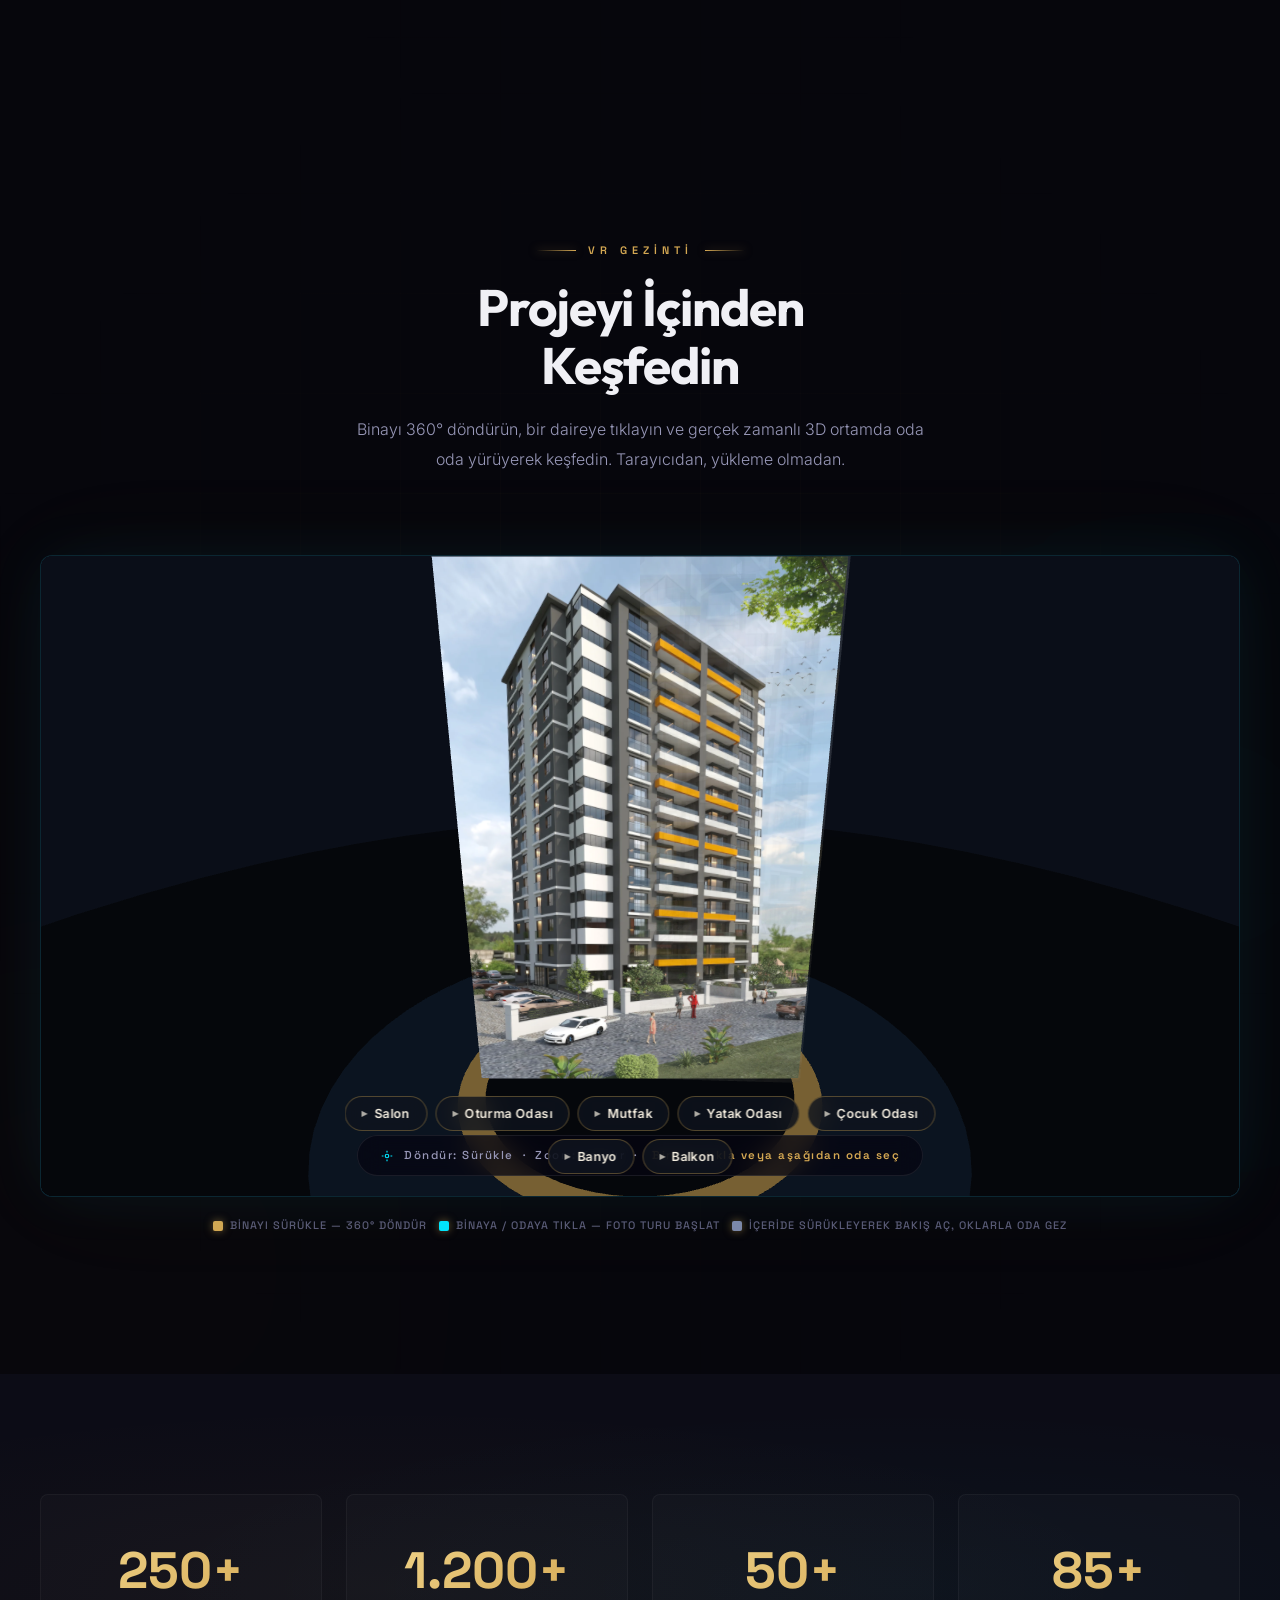
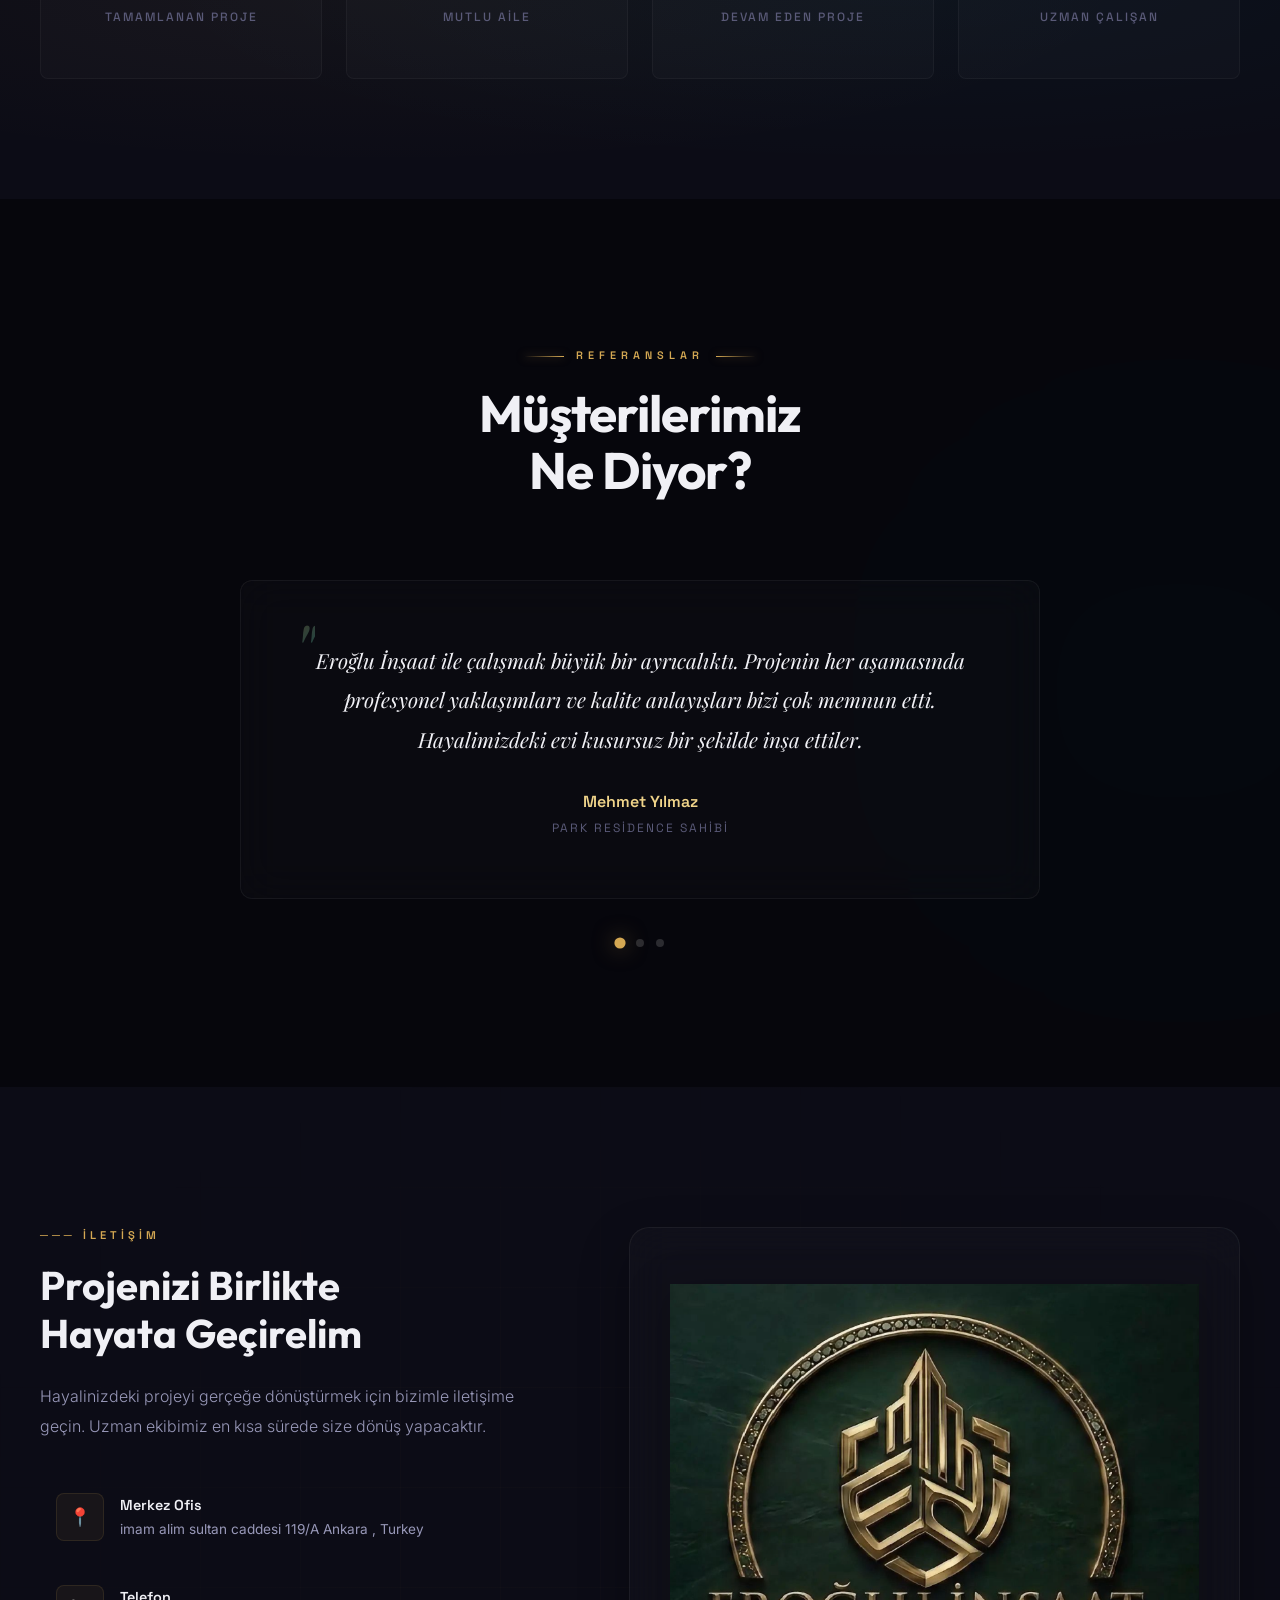
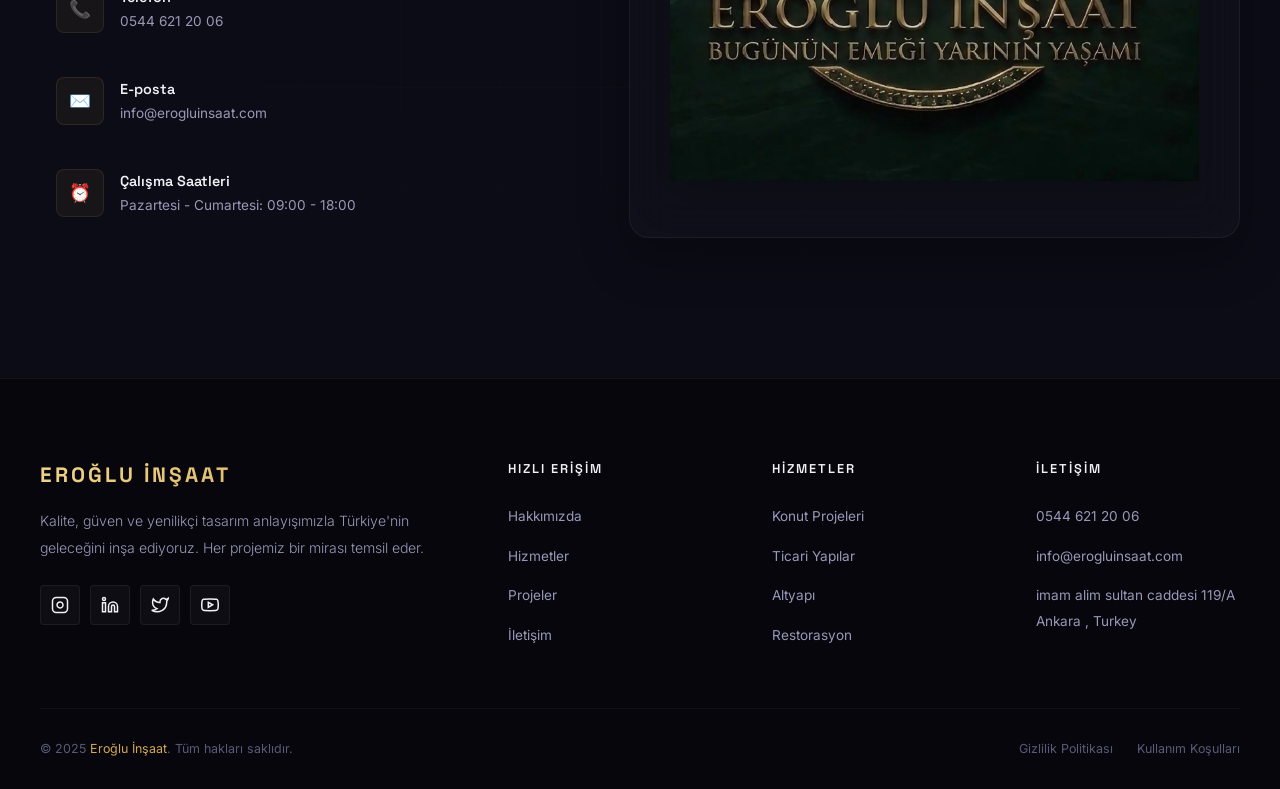
==== commit d58cc497: "feat: gerçek FPS apartman walkthrough — WASD ile odalarda yürü Photo-sphere yaklaşımı yerine tam 3D " ====
--- a/index.html
+++ b/index.html
@@ -542,10 +542,11 @@
             <svg width="22" height="22" viewBox="0 0 24 24" fill="none" stroke="currentColor" stroke-width="2.5"><polyline points="9 18 15 12 9 6"/></svg>
           </button>
 
-          <div class="vr-room-dots" id="vrRoomDots"></div>
+          <div class="vr-crosshair"></div>
+          <div class="vr-fps-hud" id="vrFpsHud">Fareyi kilitle — Tıkla</div>
 
           <div class="vr-fps-controls">
-            <span>Sürükle</span> Etrafına Bak &nbsp;·&nbsp; <span>← →</span> Oda Değiştir &nbsp;·&nbsp; <span>Kaydır</span> Zoom &nbsp;·&nbsp; <span>ESC</span> Çık
+            <span>WASD</span> Yürü &nbsp;·&nbsp; <span>Fare</span> Bakış &nbsp;·&nbsp; <span>← →</span> Oda Atla &nbsp;·&nbsp; <span>ESC</span> Çık
           </div>
         </div>
 
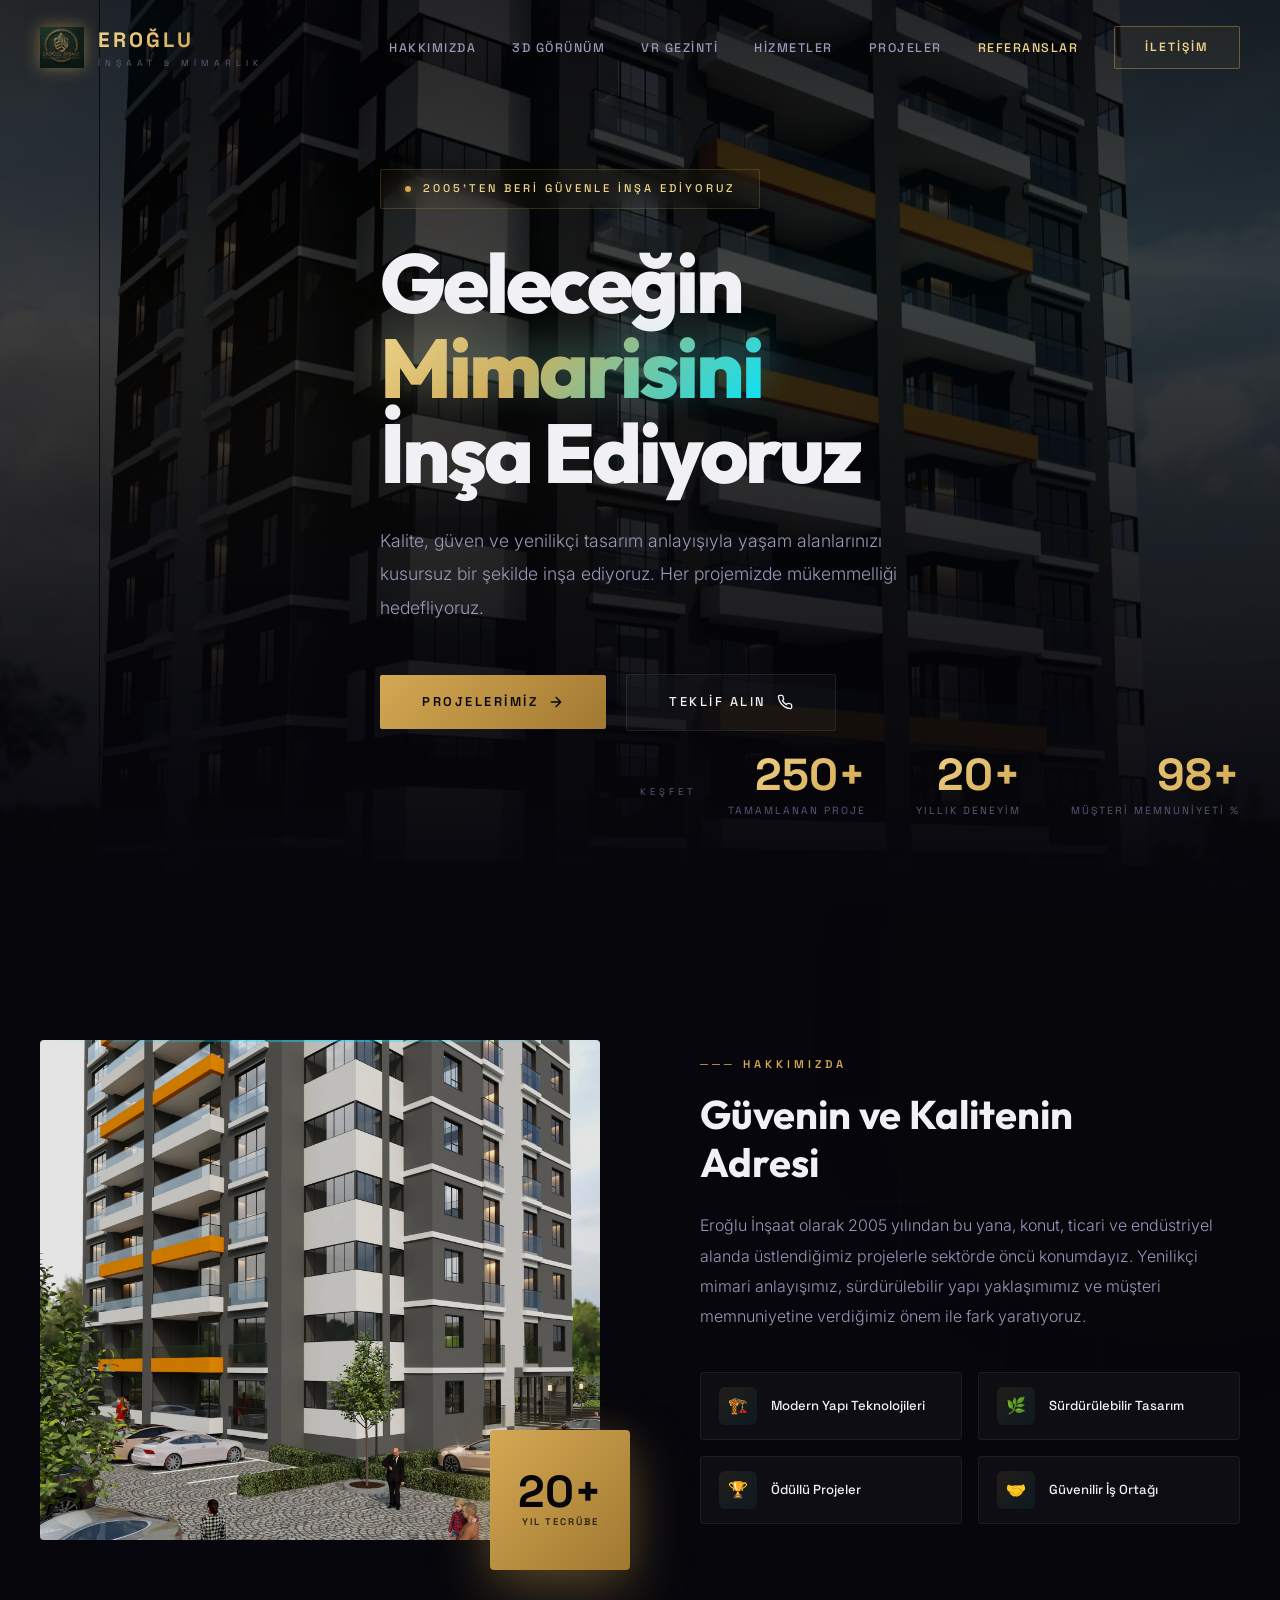
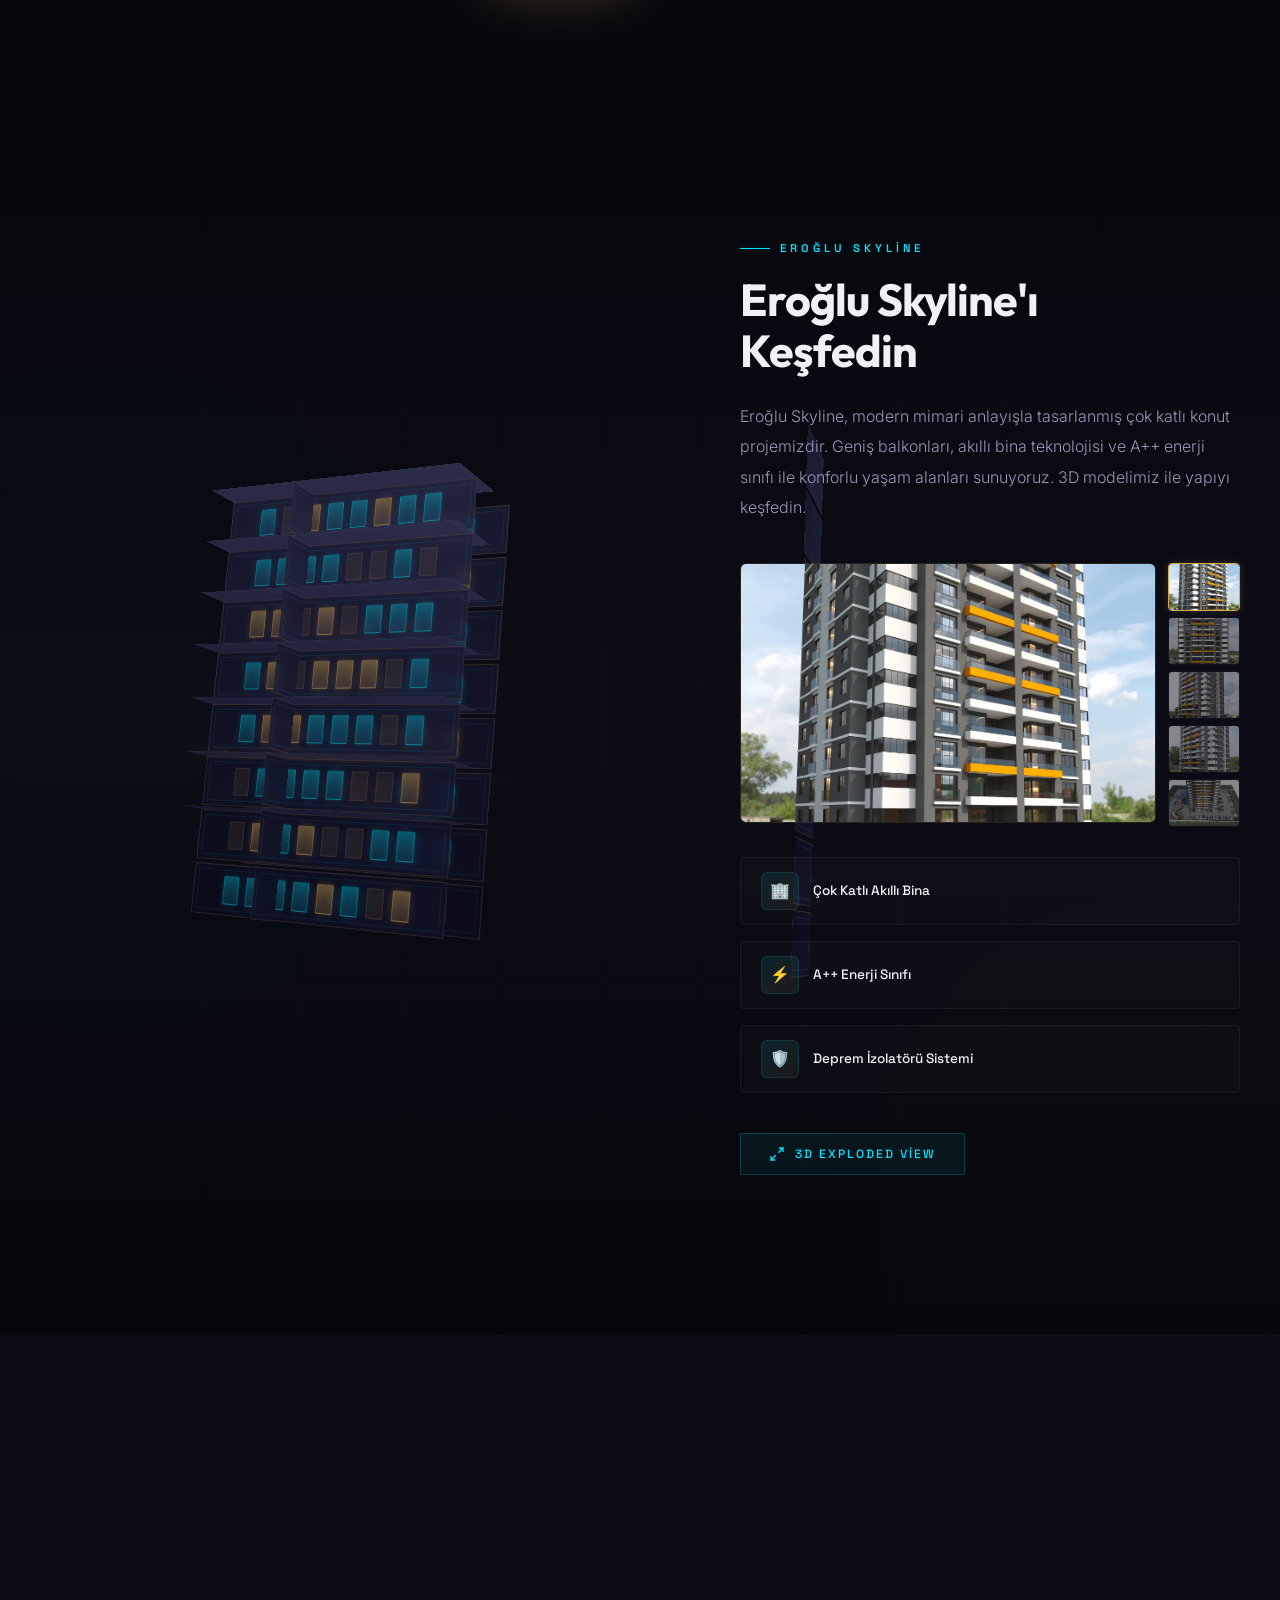
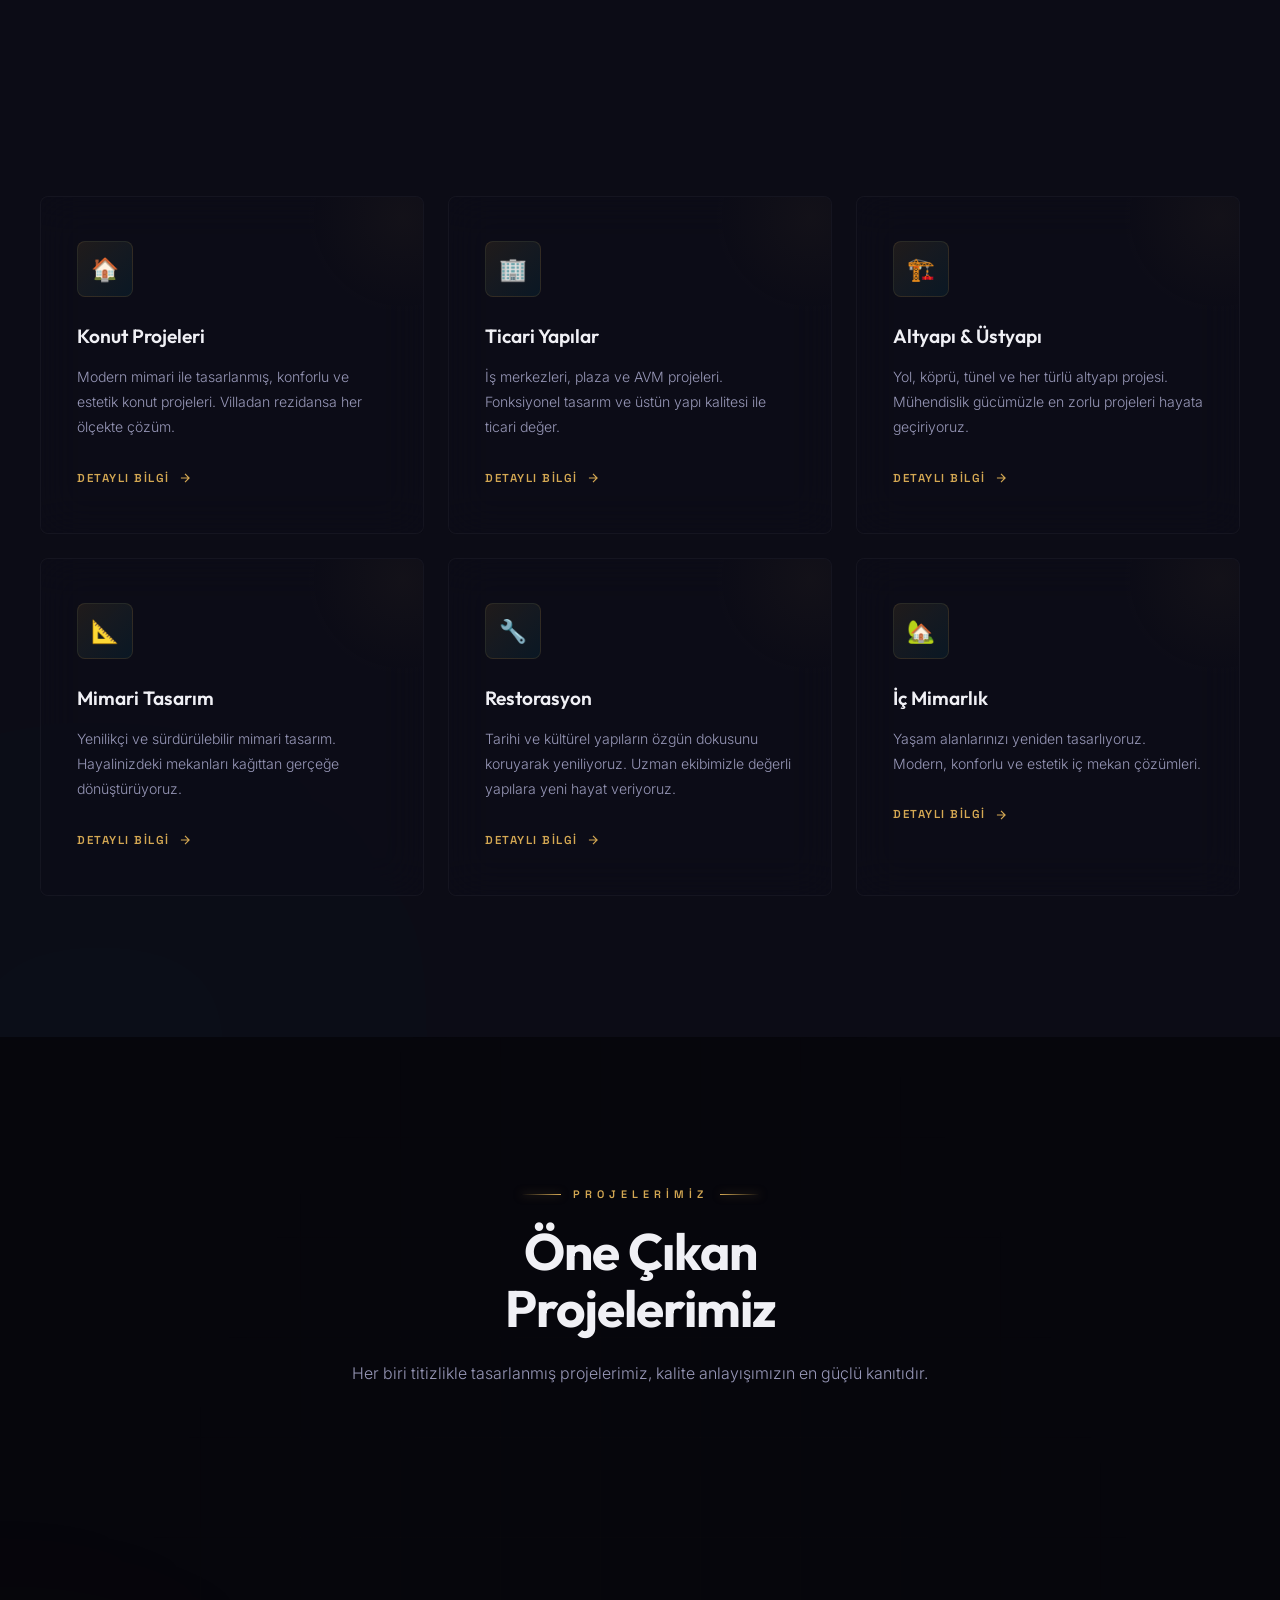
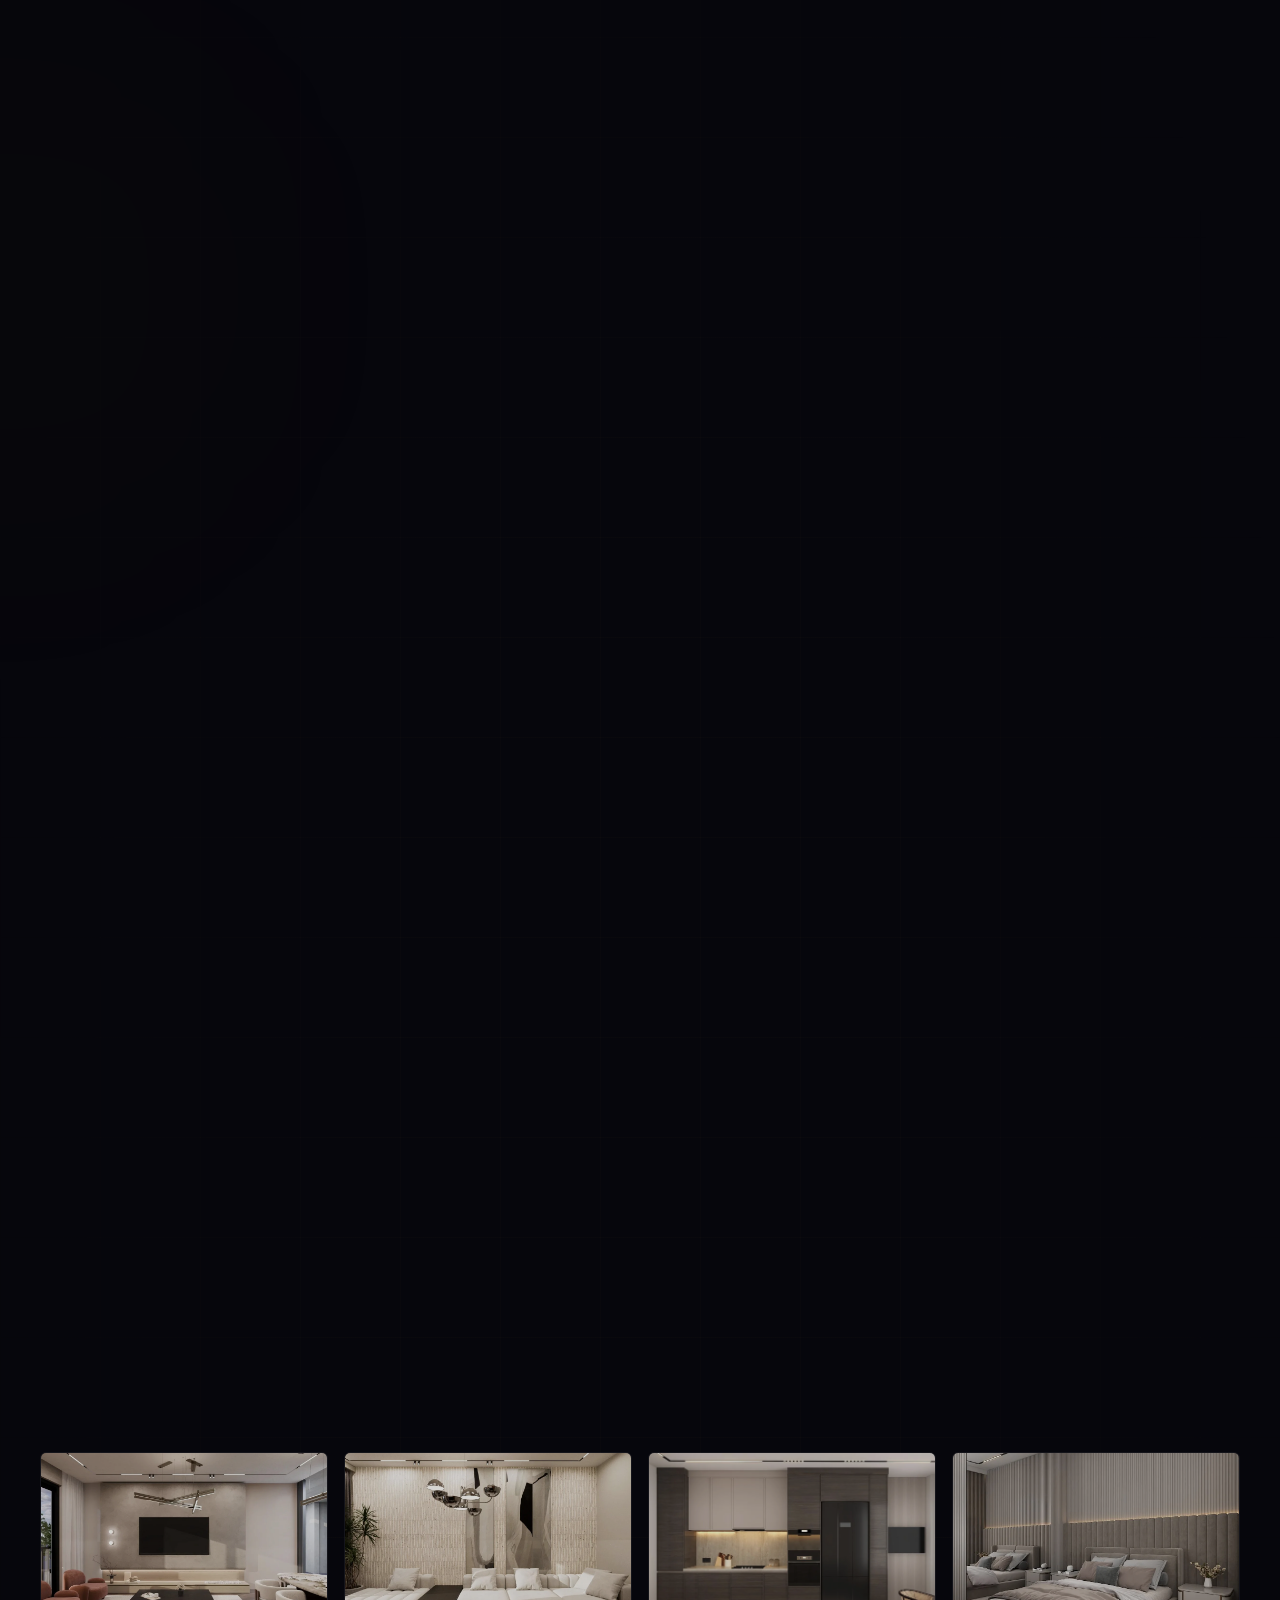
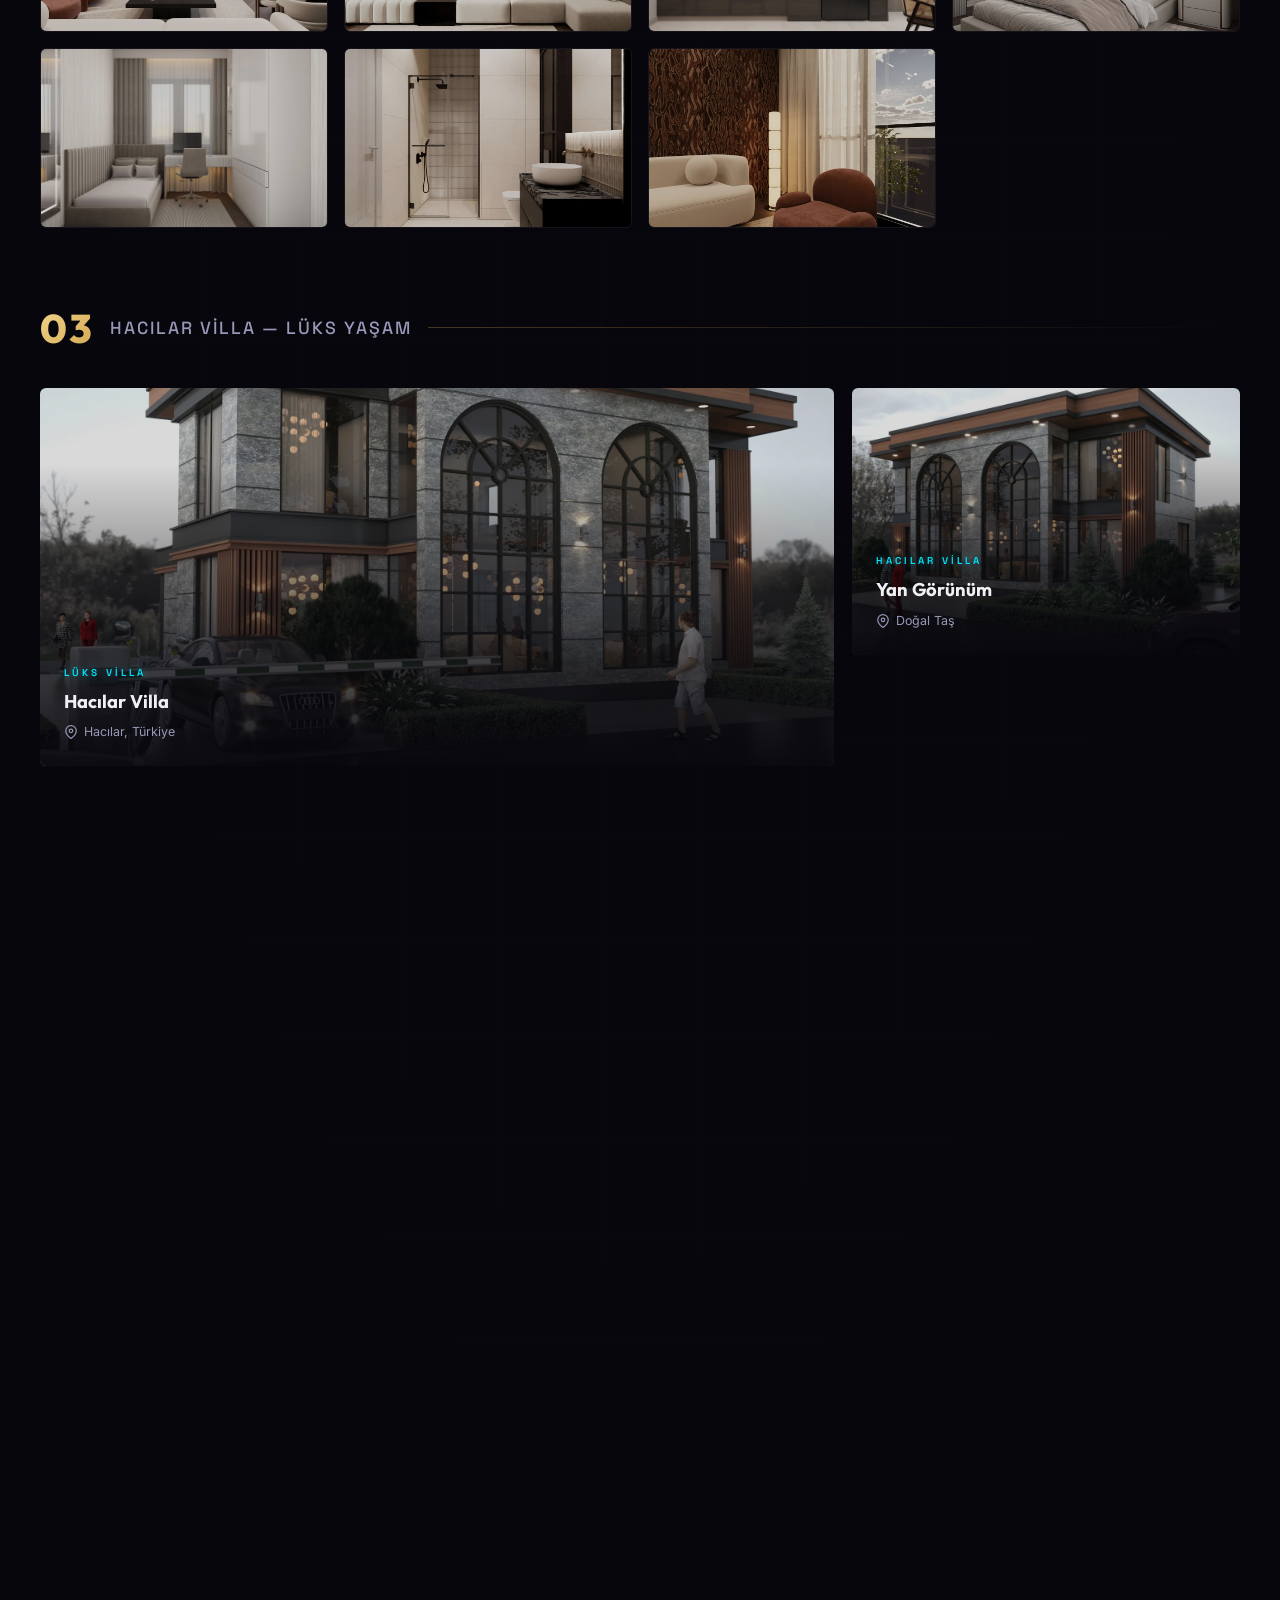
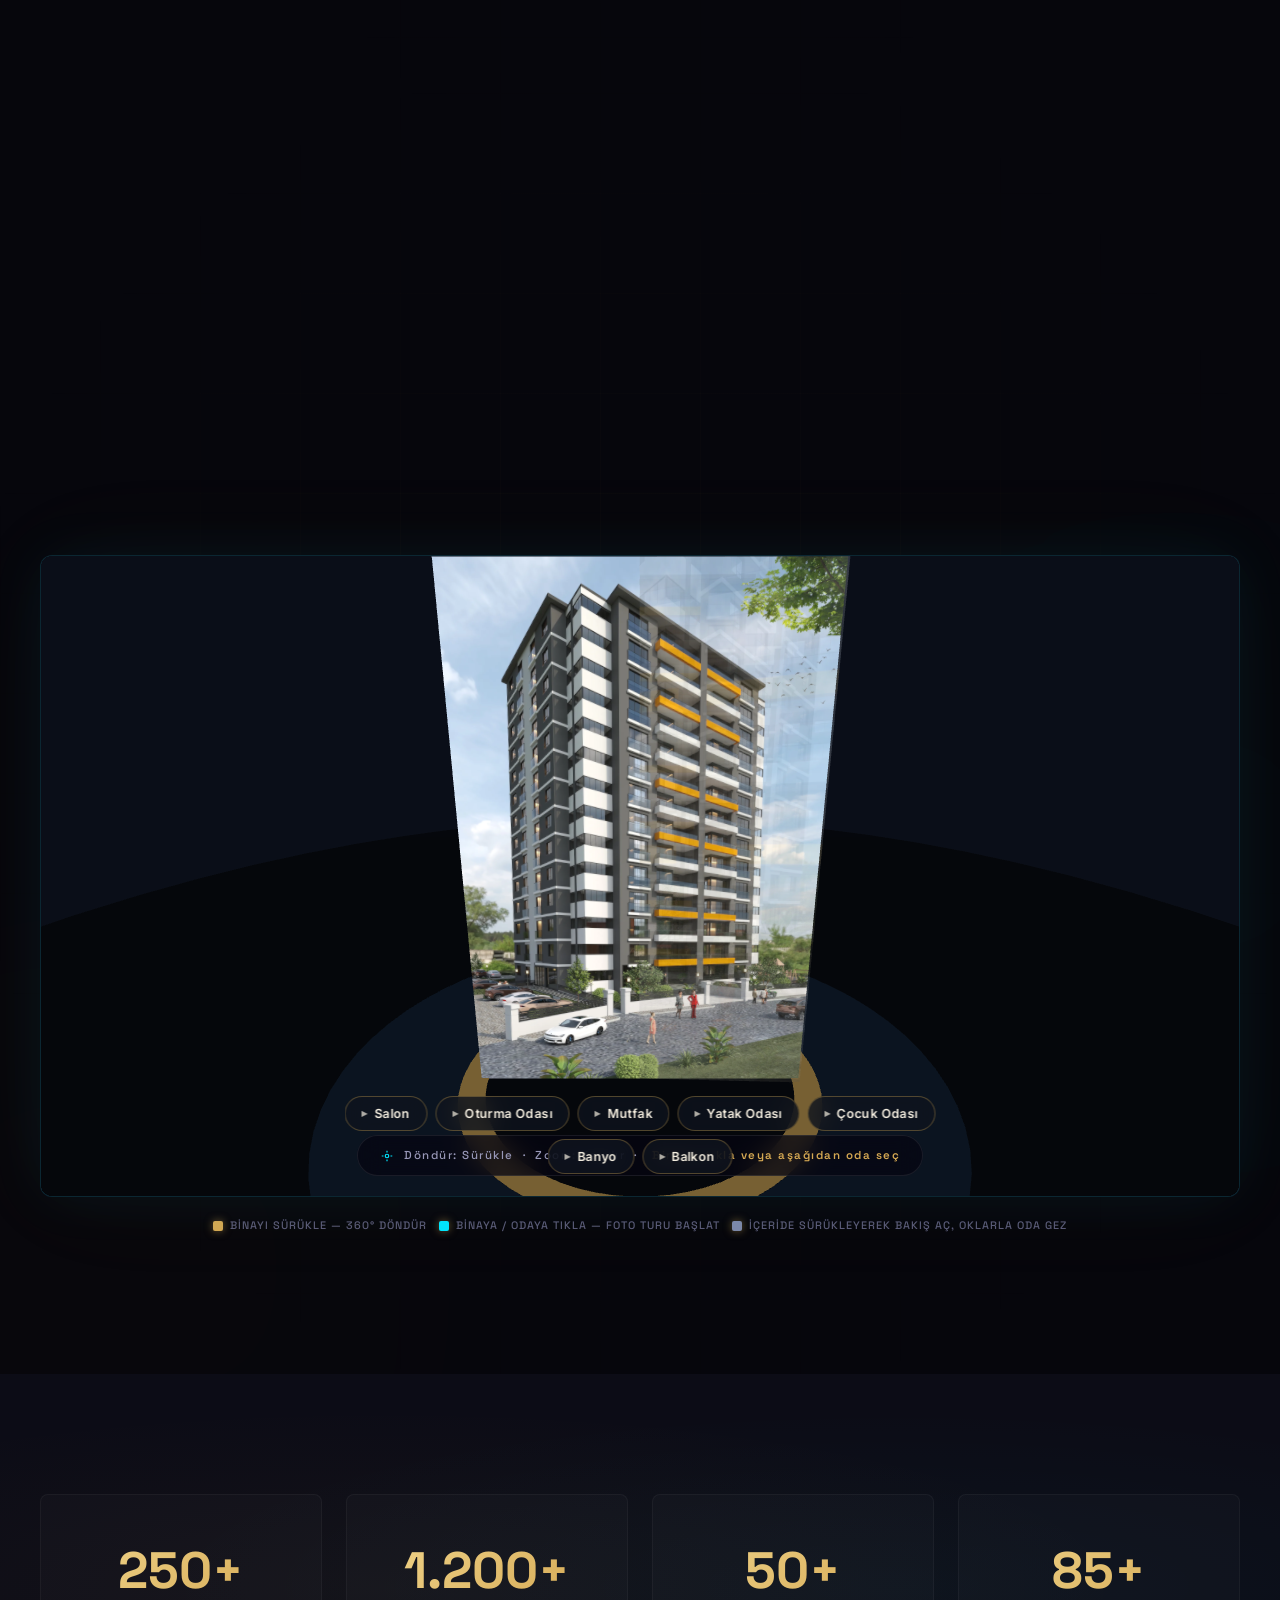
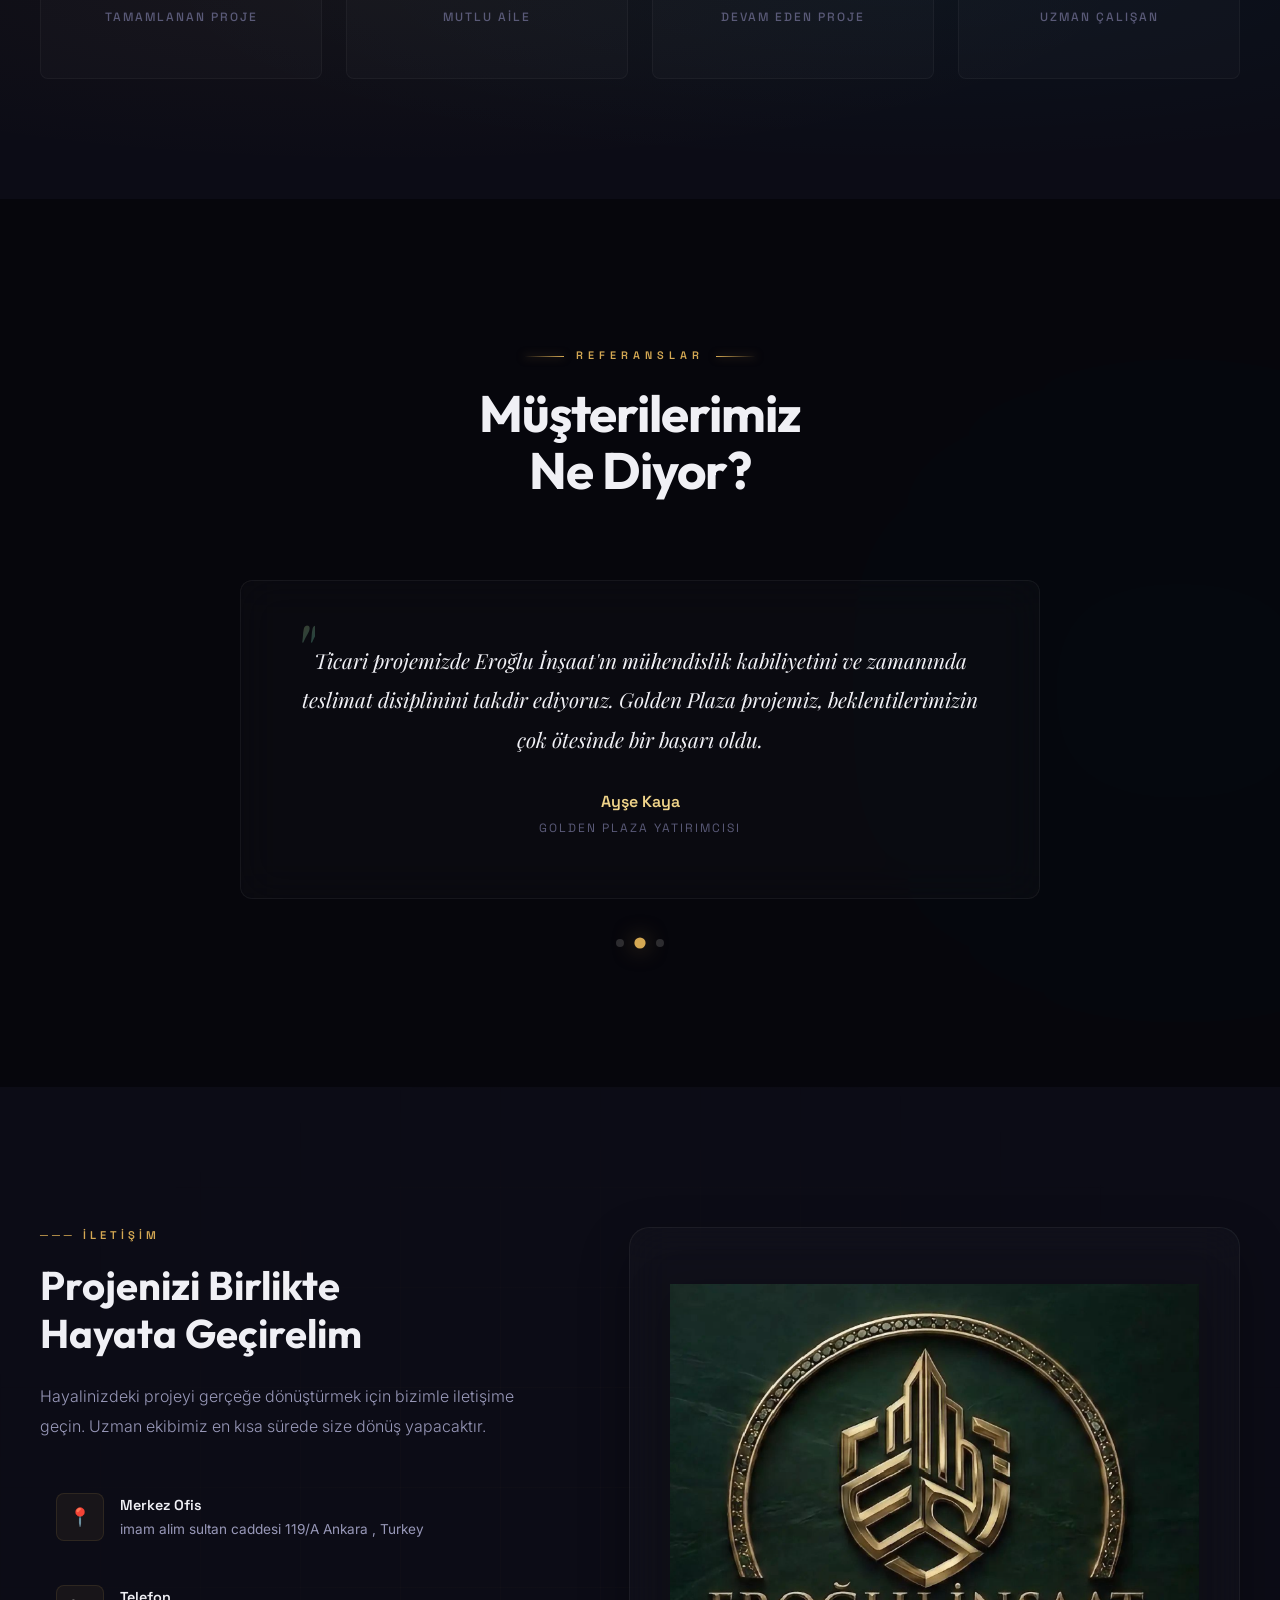
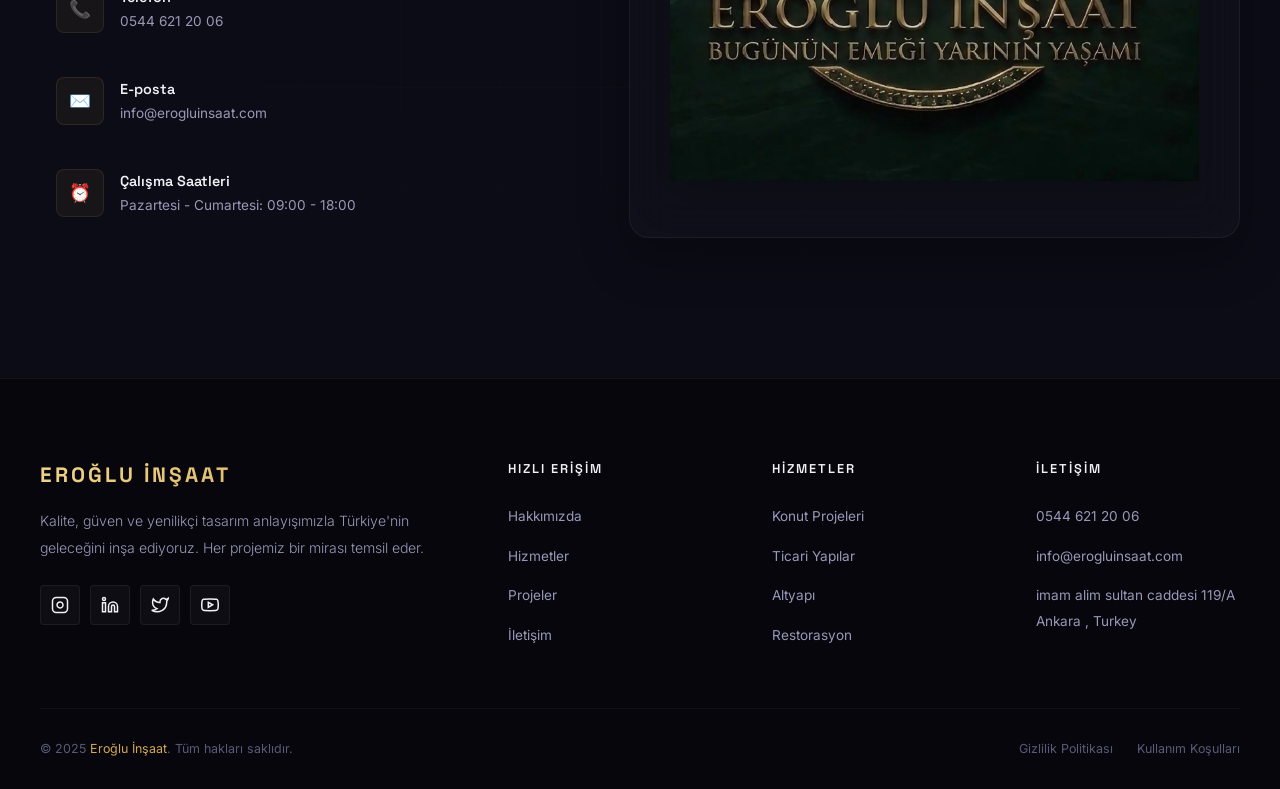
==== commit a050aa49: "feat: 3D mobilya + mobil joystick 1) Duvar fotoğrafı sorunu:    - Photo artık duvarın tamamını kapla" ====
--- a/index.html
+++ b/index.html
@@ -543,10 +543,15 @@
           </button>
 
           <div class="vr-crosshair"></div>
-          <div class="vr-fps-hud" id="vrFpsHud">Fareyi kilitle — Tıkla</div>
+          <div class="vr-fps-hud" id="vrFpsHud">Fareyi kilitle — Tıkla · Mobilde joystick'i kullan</div>
+
+          <!-- Mobil joystick (touch device'larda görünür) -->
+          <div class="vr-joystick" id="vrJoystick">
+            <div class="vr-joy-knob" id="vrJoyKnob"></div>
+          </div>
 
           <div class="vr-fps-controls">
-            <span>WASD</span> Yürü &nbsp;·&nbsp; <span>Fare</span> Bakış &nbsp;·&nbsp; <span>← →</span> Oda Atla &nbsp;·&nbsp; <span>ESC</span> Çık
+            <span>WASD</span> Yürü &nbsp;·&nbsp; <span>Fare</span> Bakış &nbsp;·&nbsp; <span>Mobil:</span> Sol joystick + Sağ kaydır
           </div>
         </div>
 
--- a/style.css
+++ b/style.css
@@ -2456,6 +2456,41 @@
   box-shadow: 0 0 12px rgba(212, 168, 83, 0.55);
 }
 
+/* Mobil joystick — touch device'larda görünür */
+.vr-joystick {
+  position: absolute;
+  bottom: 28px;
+  left: 28px;
+  width: 110px;
+  height: 110px;
+  border-radius: 50%;
+  background: rgba(15, 20, 30, 0.55);
+  border: 2px solid rgba(212, 168, 83, 0.6);
+  backdrop-filter: blur(8px);
+  -webkit-backdrop-filter: blur(8px);
+  display: none;
+  align-items: center;
+  justify-content: center;
+  z-index: 6;
+  touch-action: none;
+  pointer-events: auto;
+  user-select: none;
+  -webkit-user-select: none;
+}
+.vr-joy-knob {
+  width: 44px;
+  height: 44px;
+  border-radius: 50%;
+  background: rgba(212, 168, 83, 0.9);
+  border: 2px solid rgba(255, 255, 255, 0.7);
+  box-shadow: 0 4px 16px rgba(212, 168, 83, 0.5);
+  pointer-events: none;
+}
+@media (hover: none) and (pointer: coarse), (max-width: 768px) {
+  .vr-joystick { display: flex; }
+  .vr-fps-controls { font-size: 0.6rem; padding: 6px 10px; bottom: 14px; }
+}
+
 #vrTooltip {
   position: absolute;
   display: none;
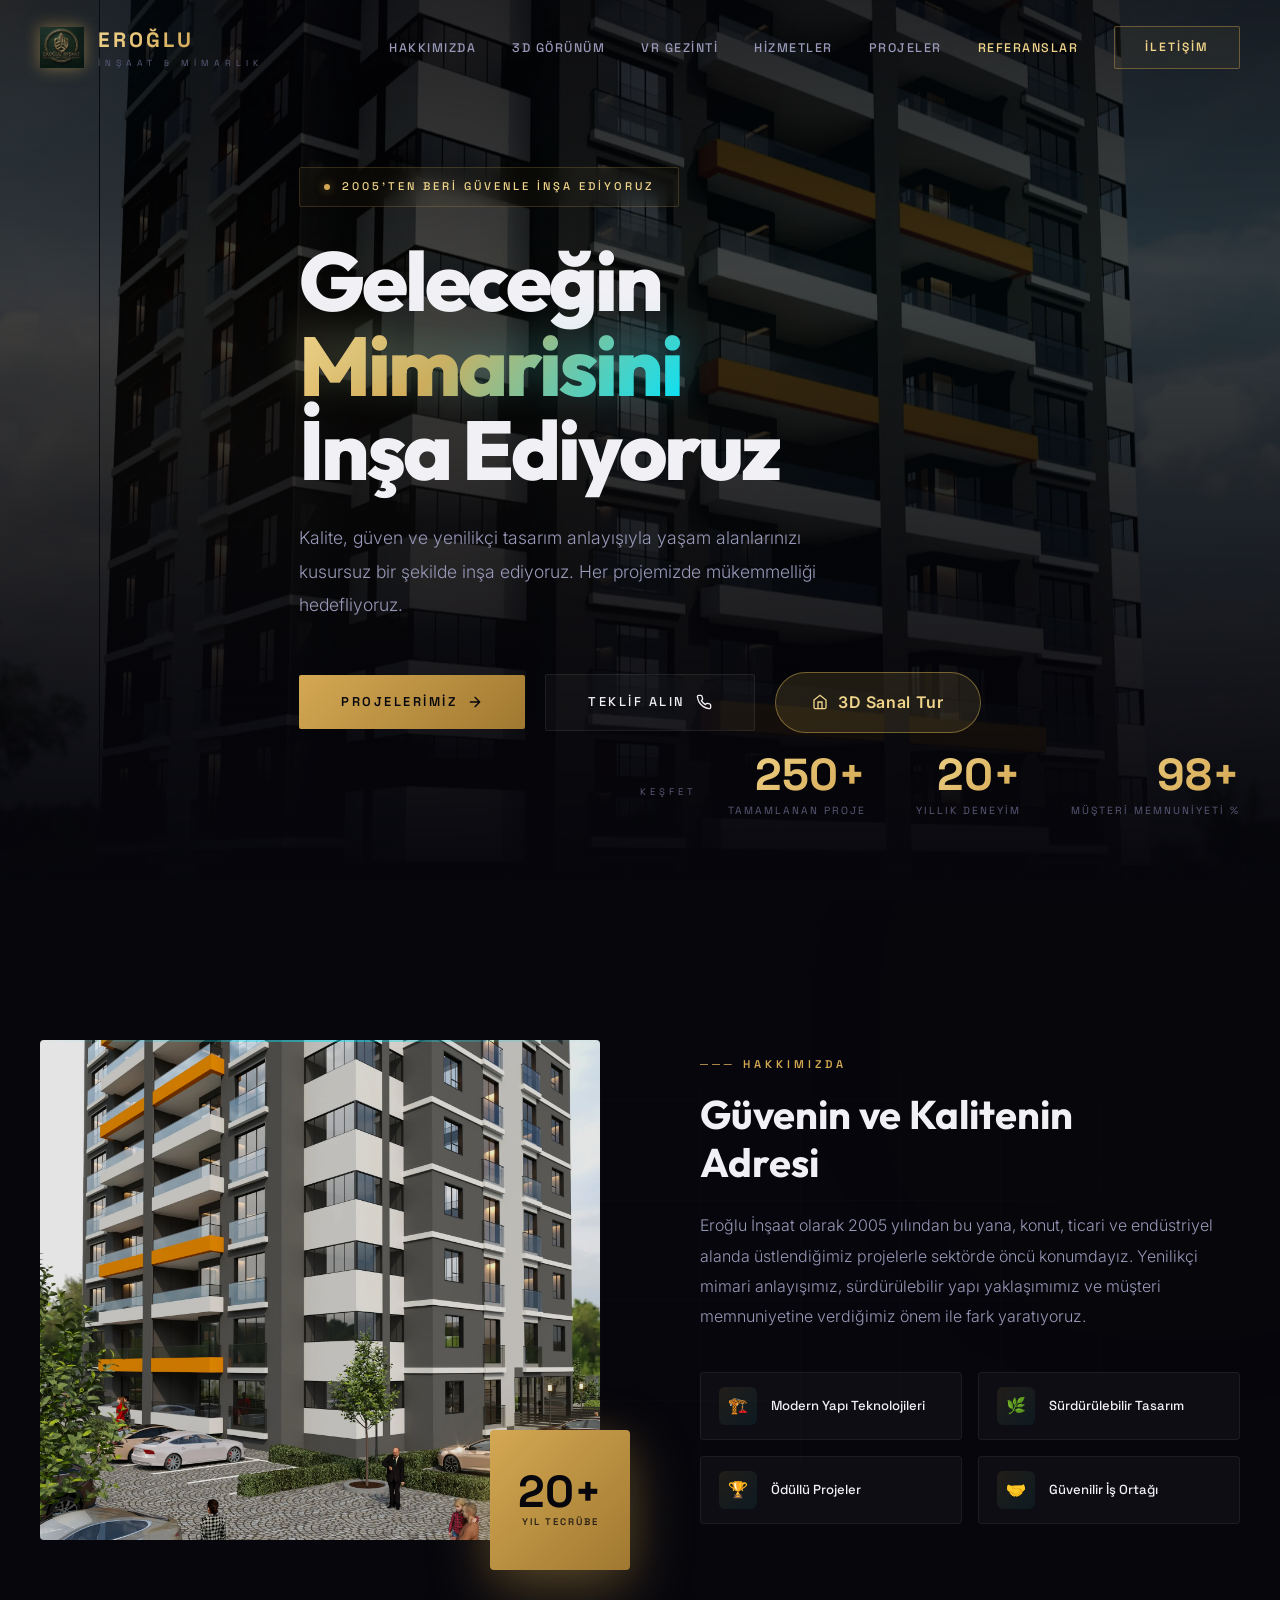
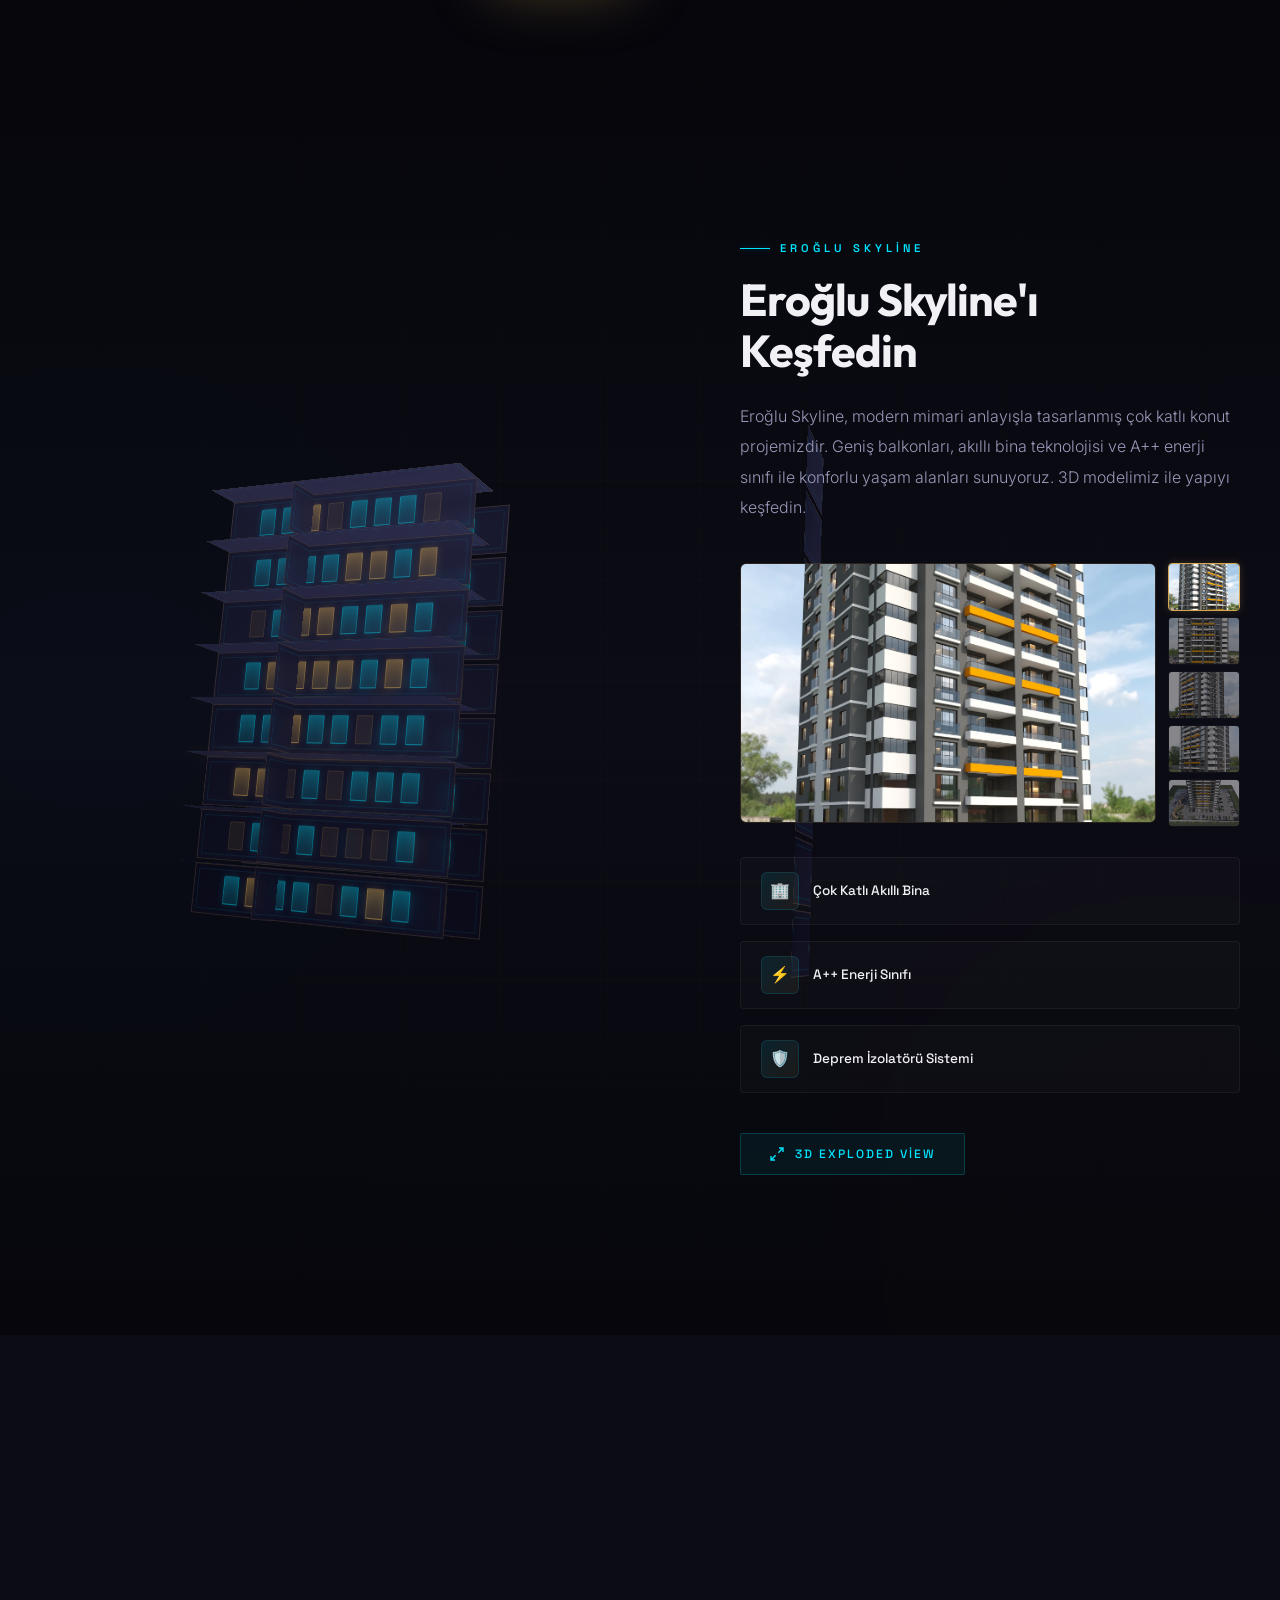
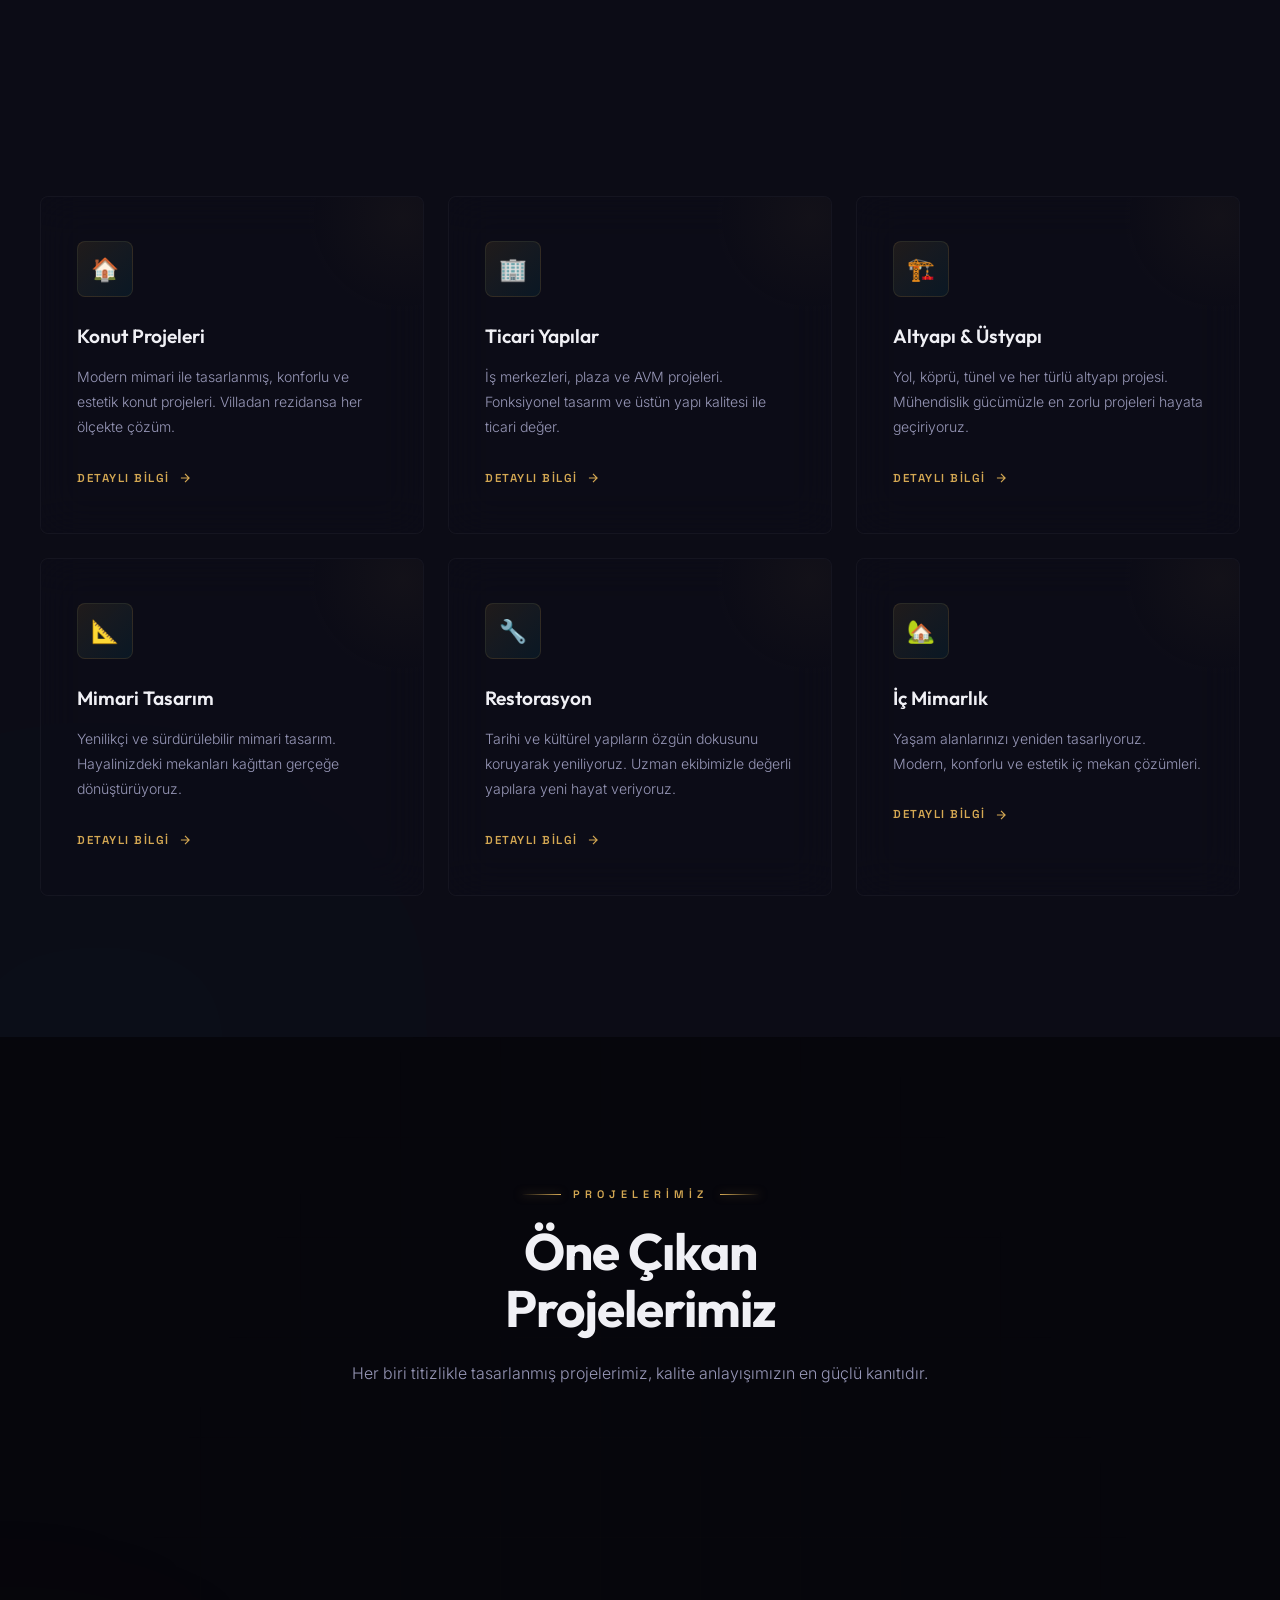
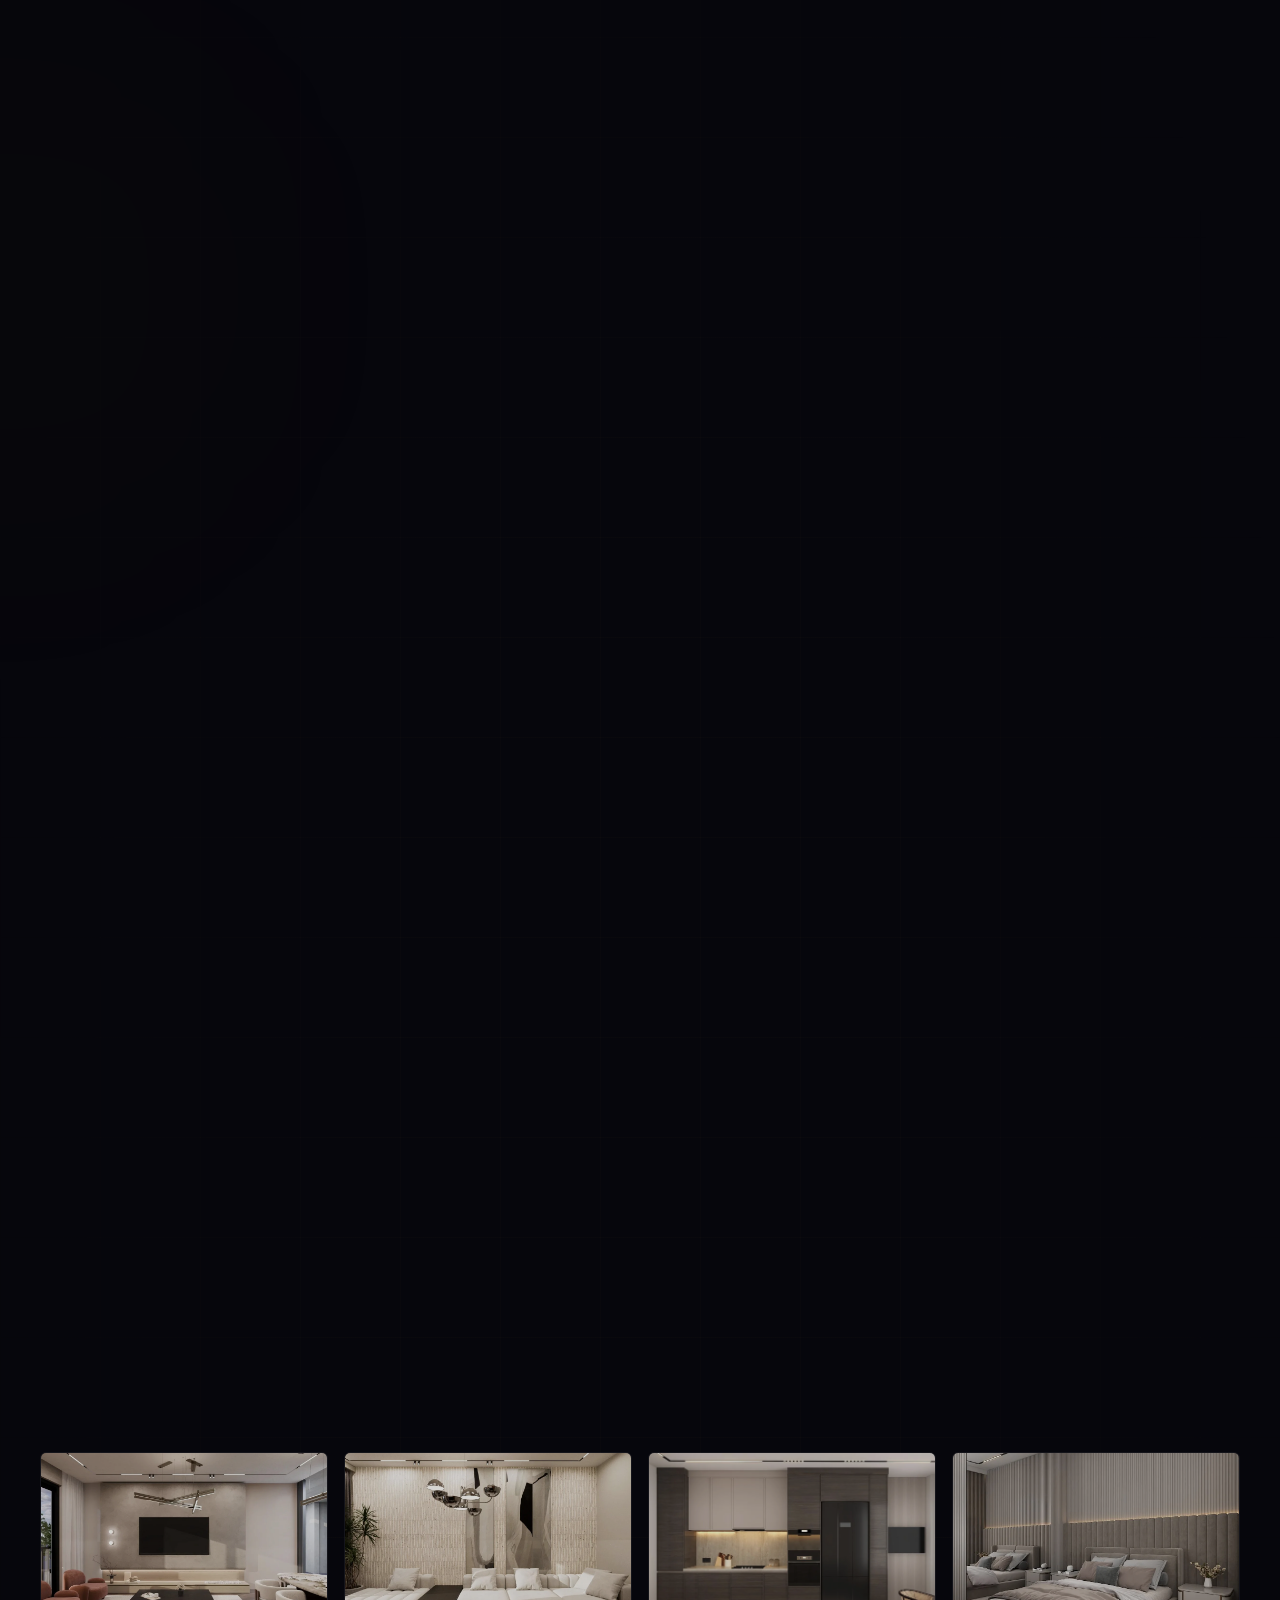
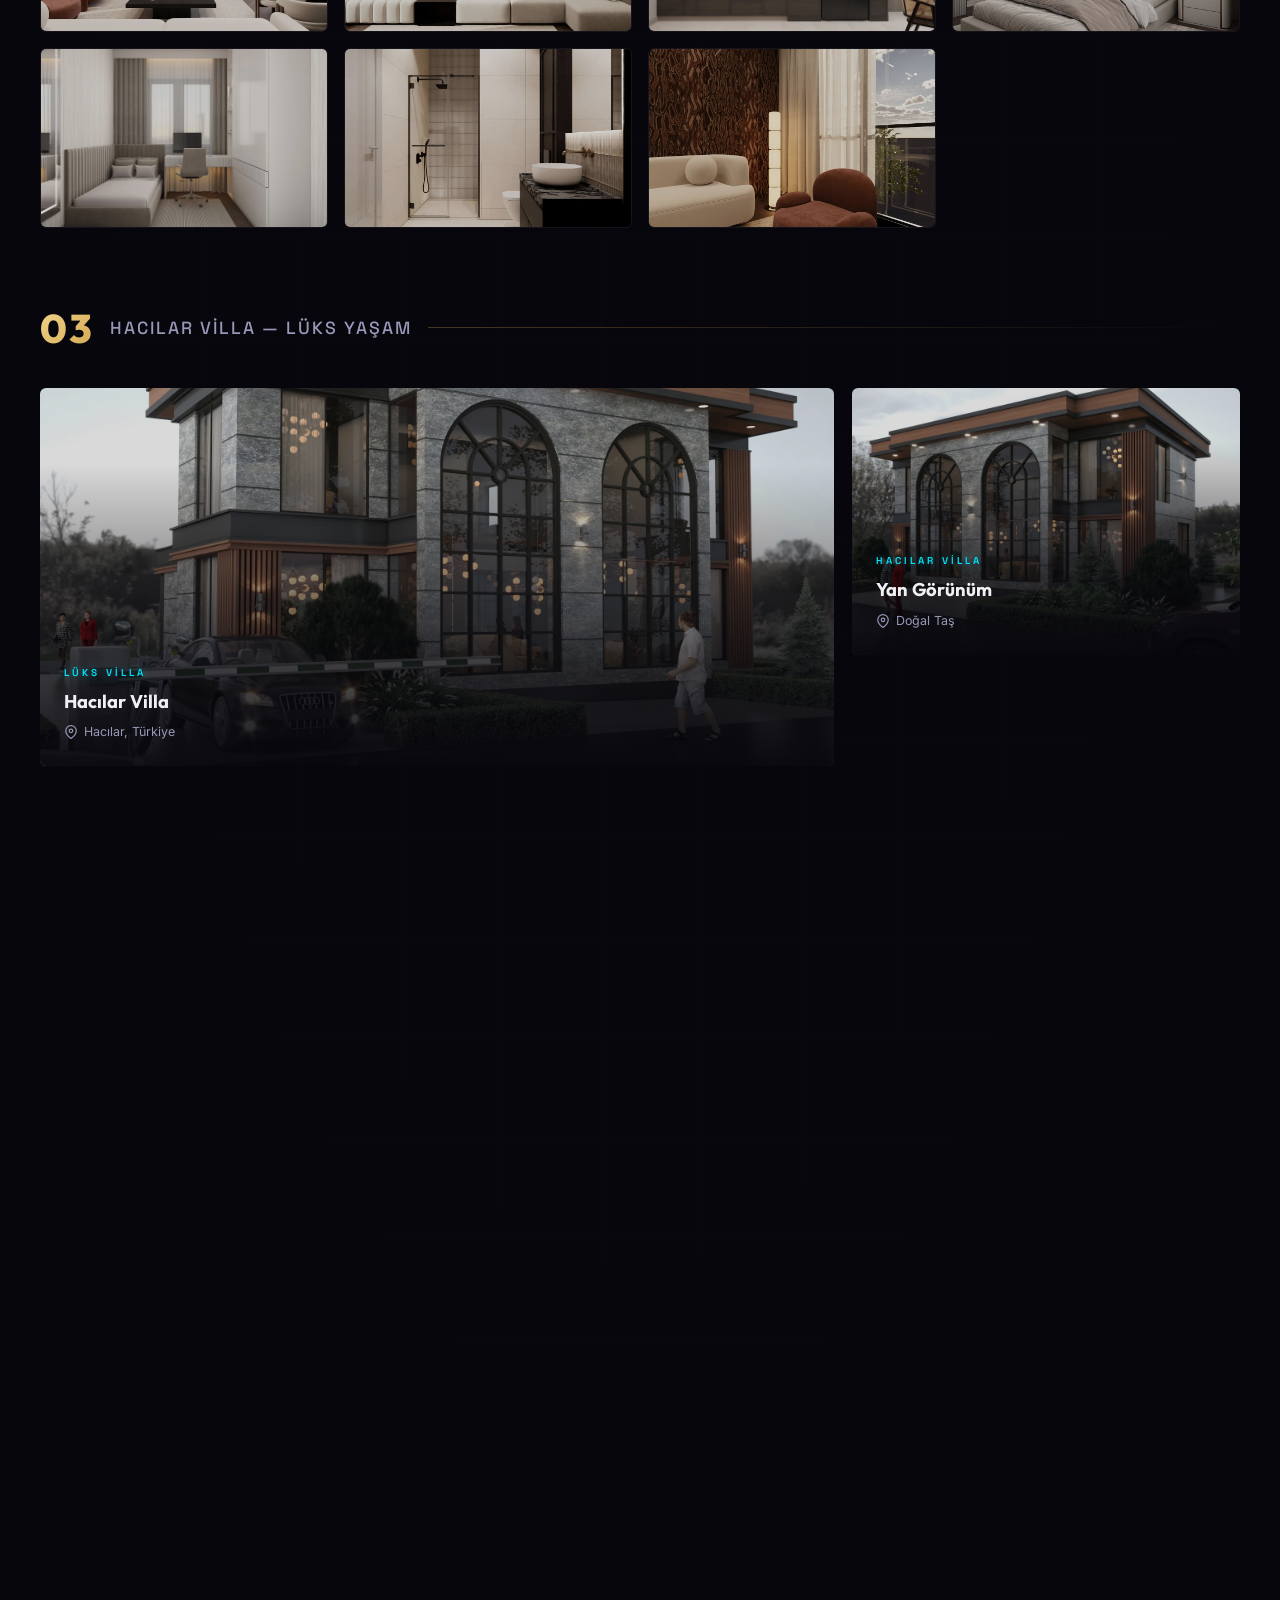
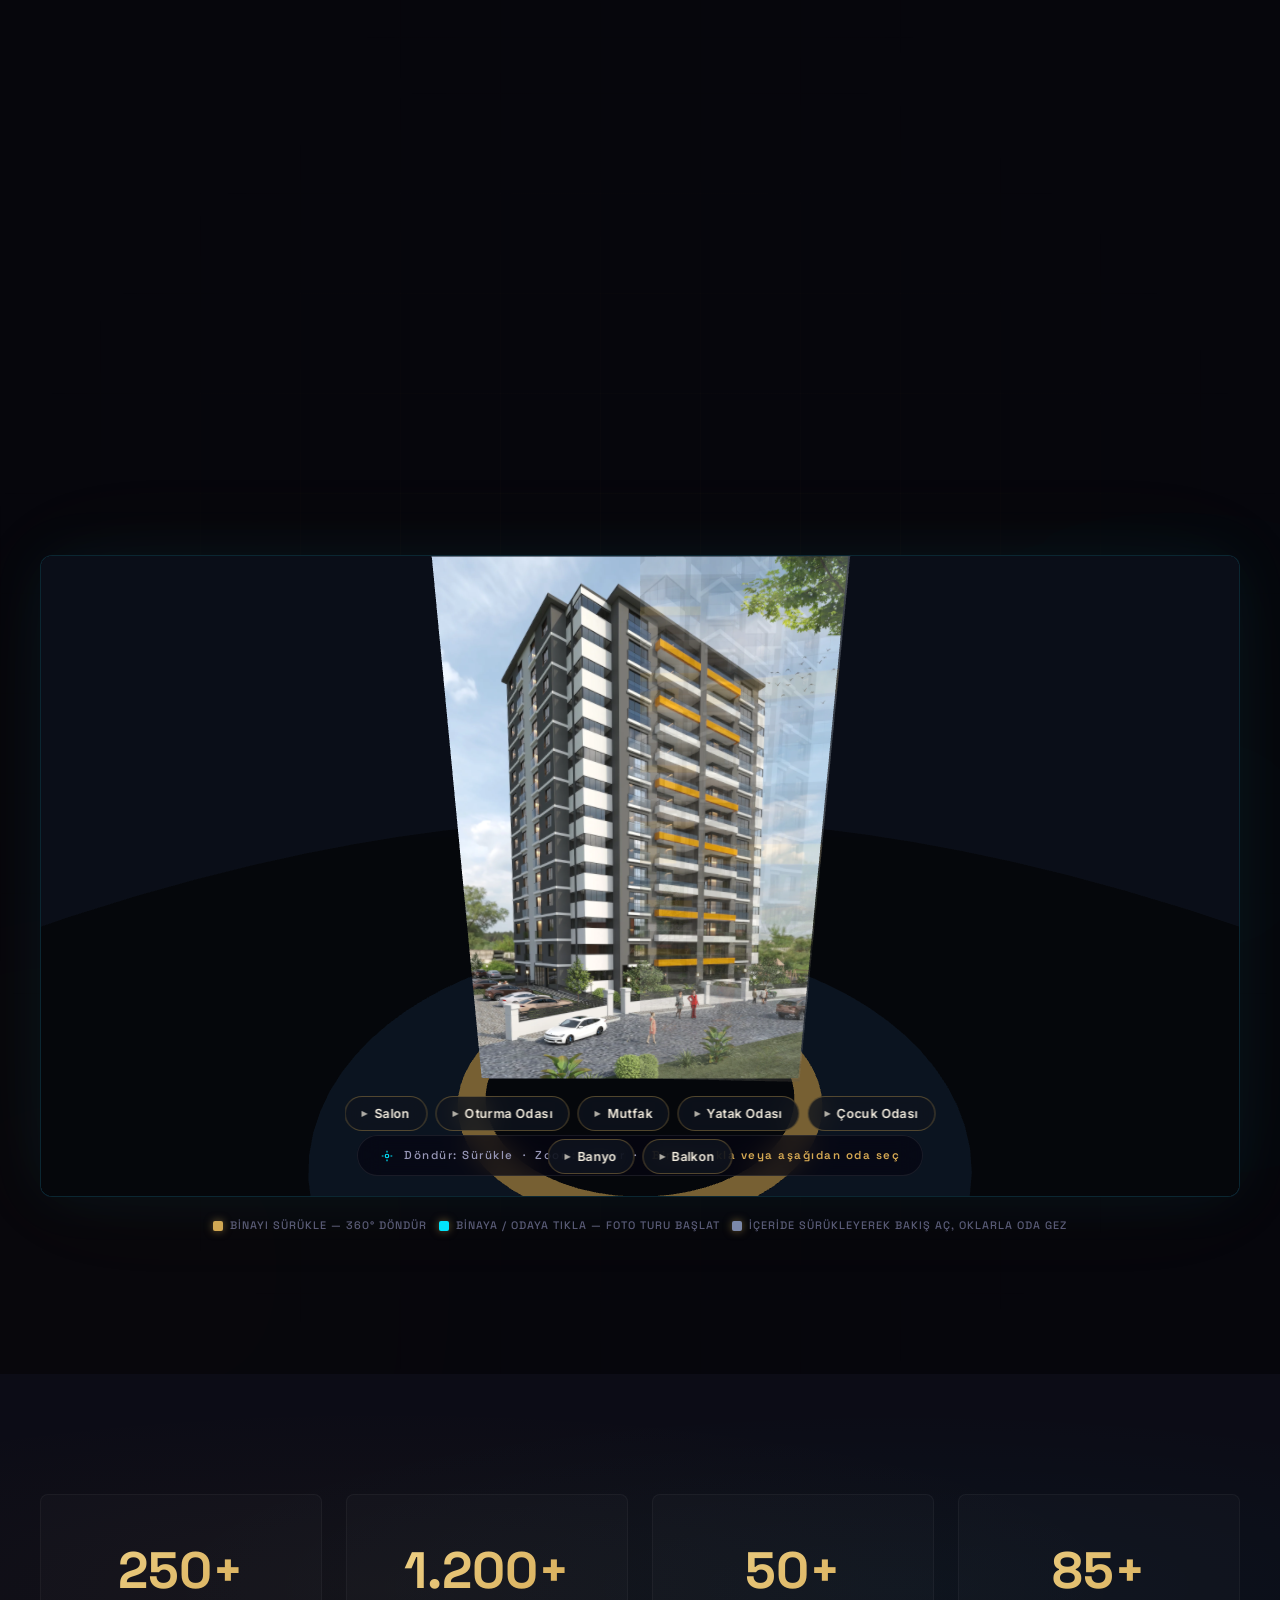
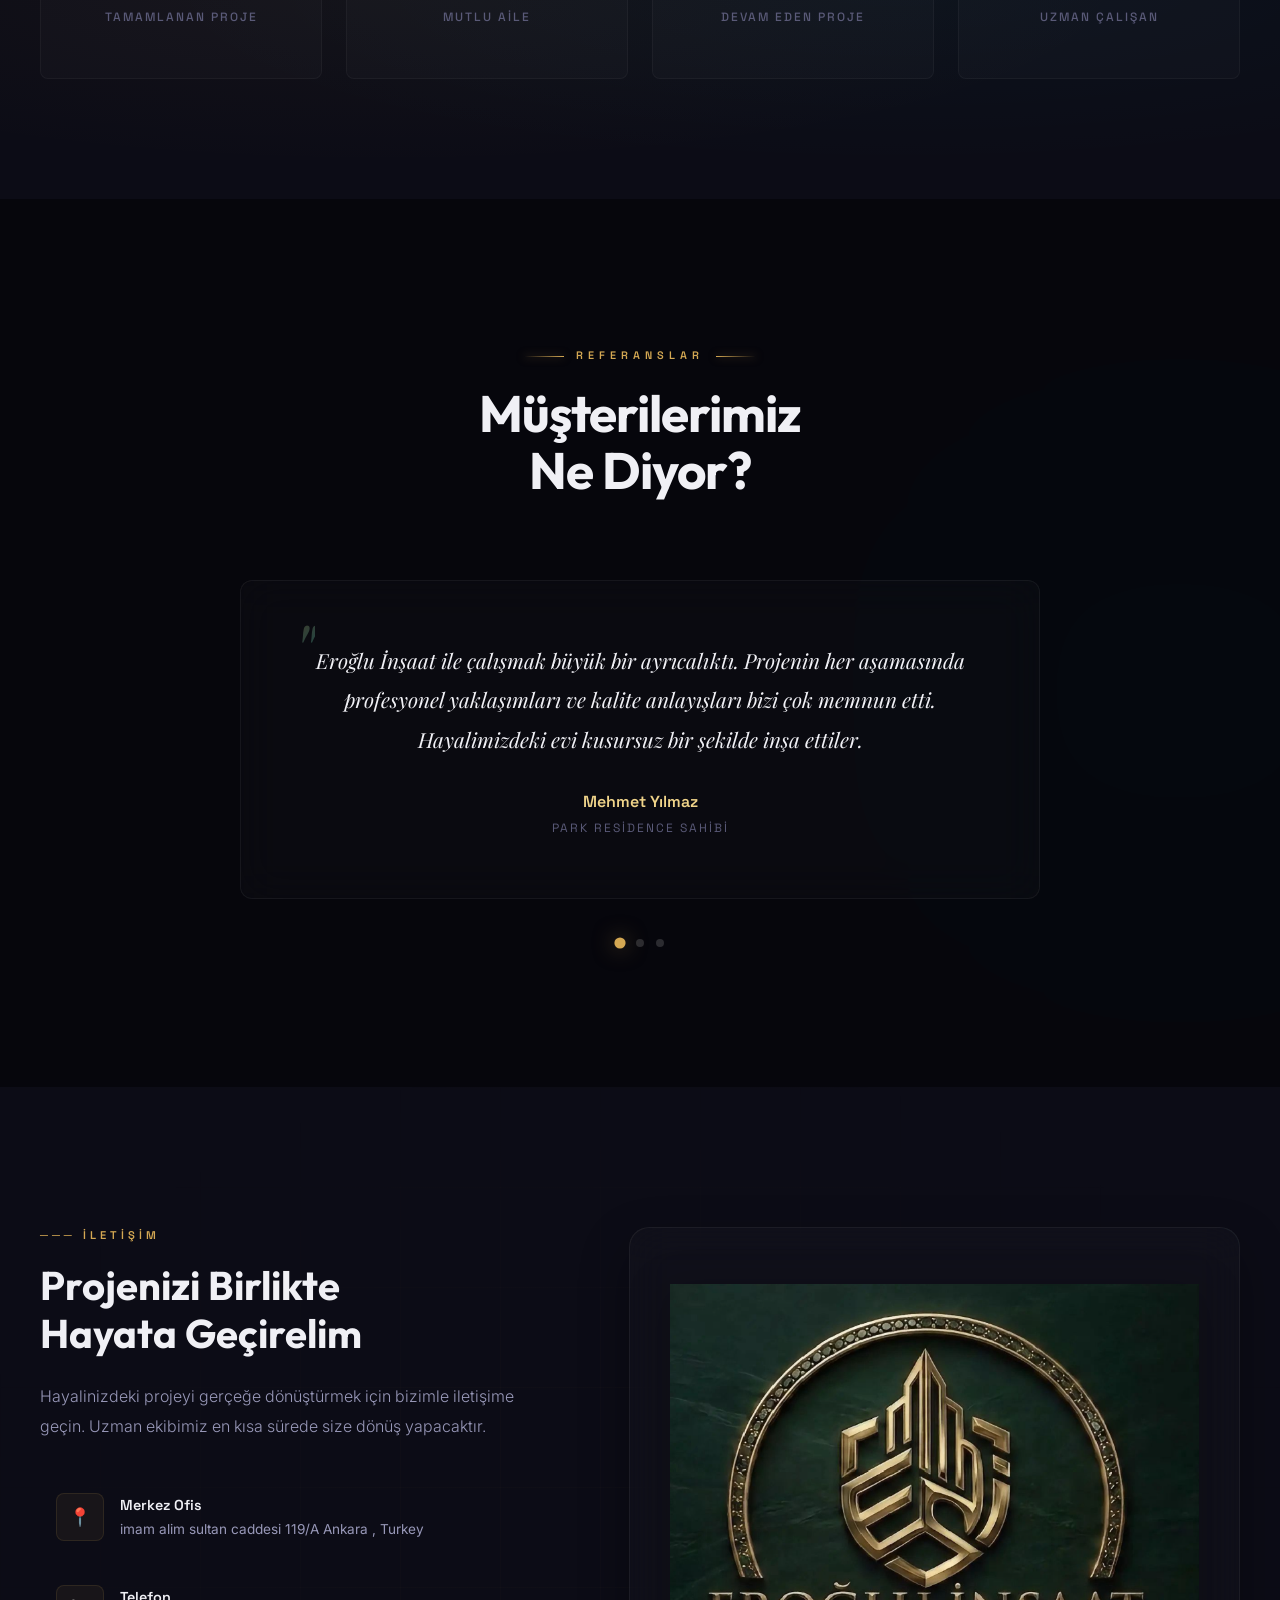
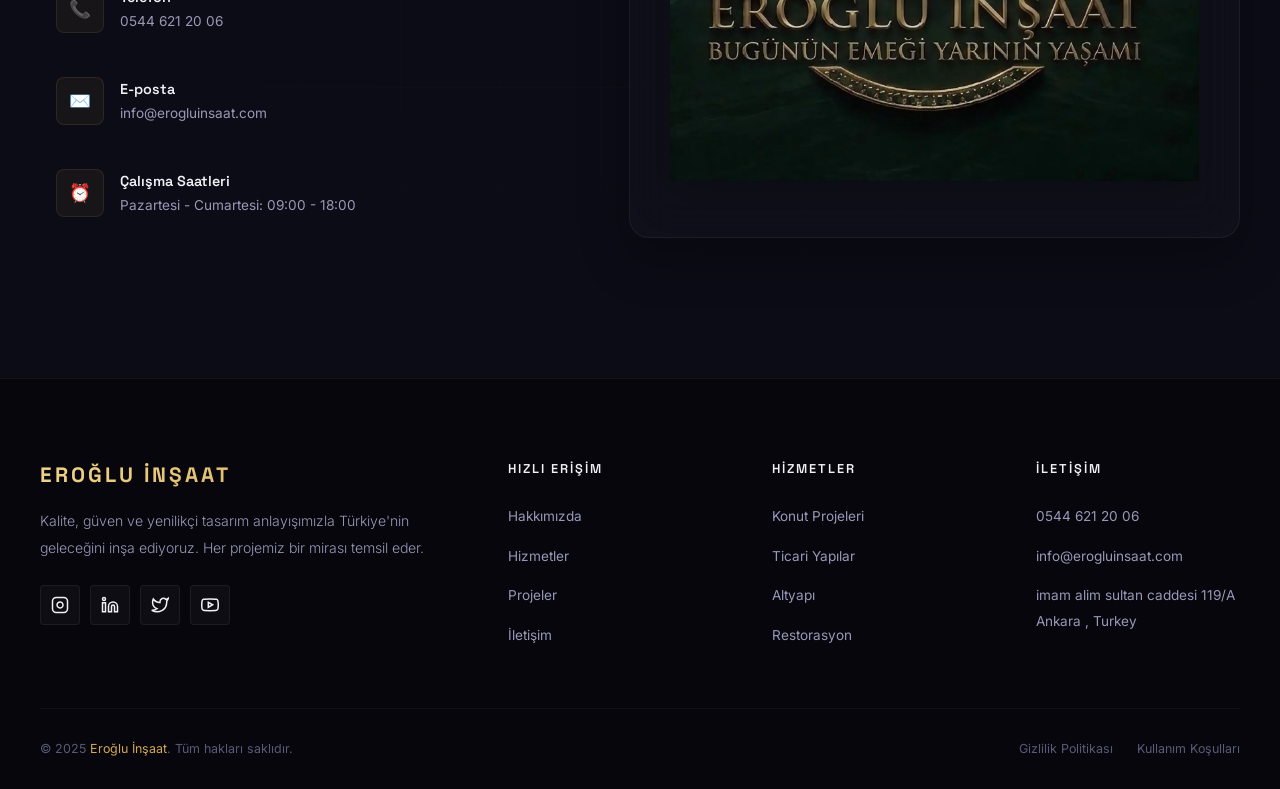
==== commit 9e1e2f40: "feat: 3D sanal tur sayfasi - GLB model + 360 panorama - akhisar+projesi.skp -> OBJ -> GLB donusumu (" ====
--- a/index.html
+++ b/index.html
@@ -111,6 +111,10 @@
           <a href="#contact" class="btn-glass">
             Teklif Alın
             <svg width="16" height="16" viewBox="0 0 24 24" fill="none" stroke="currentColor" stroke-width="2" stroke-linecap="round" stroke-linejoin="round"><path d="M22 16.92v3a2 2 0 0 1-2.18 2 19.79 19.79 0 0 1-8.63-3.07 19.5 19.5 0 0 1-6-6 19.79 19.79 0 0 1-3.07-8.67A2 2 0 0 1 4.11 2h3a2 2 0 0 1 2 1.72c.127.96.361 1.903.7 2.81a2 2 0 0 1-.45 2.11L8.09 9.91a16 16 0 0 0 6 6l1.27-1.27a2 2 0 0 1 2.11-.45c.907.339 1.85.573 2.81.7A2 2 0 0 1 22 16.92z"/></svg>
+          </a>
+          <a href="sanal-tur.html" class="btn-tour">
+            <svg width="16" height="16" viewBox="0 0 24 24" fill="none" stroke="currentColor" stroke-width="2"><path d="M3 9l9-7 9 7v11a2 2 0 0 1-2 2H5a2 2 0 0 1-2-2z"/><polyline points="9 22 9 12 15 12 15 22"/></svg>
+            3D Sanal Tur
           </a>
         </div>
       </div>
--- a/style.css
+++ b/style.css
@@ -553,6 +553,41 @@
   color: var(--cyan-light);
   box-shadow: 0 0 40px var(--cyan-glow), inset 0 0 40px rgba(0,229,255,0.03);
 }
+
+/* 3D Sanal Tur Butonu */
+.btn-tour {
+  display: inline-flex;
+  align-items: center;
+  gap: 10px;
+  padding: 17px 36px;
+  background: linear-gradient(135deg, rgba(201,168,76,0.15), rgba(232,201,122,0.1));
+  color: var(--gold-light);
+  border: 1px solid rgba(201,168,76,0.5);
+  border-radius: 50px;
+  font-size: 1rem;
+  font-weight: 600;
+  letter-spacing: 0.04em;
+  text-decoration: none;
+  cursor: pointer;
+  transition: all 0.3s ease;
+  backdrop-filter: blur(10px);
+  position: relative;
+  overflow: hidden;
+}
+.btn-tour::before {
+  content: '';
+  position: absolute; inset: 0;
+  background: linear-gradient(135deg, rgba(201,168,76,0.2), transparent);
+  opacity: 0; transition: opacity 0.3s ease;
+}
+.btn-tour:hover {
+  background: linear-gradient(135deg, rgba(201,168,76,0.3), rgba(232,201,122,0.2));
+  border-color: var(--gold-light);
+  box-shadow: 0 0 30px rgba(201,168,76,0.3), 0 8px 32px rgba(0,0,0,0.3);
+  transform: translateY(-2px);
+  color: #fff;
+}
+.btn-tour:hover::before { opacity: 1; }
 
 /* Hero Stats */
 .hero-stats {
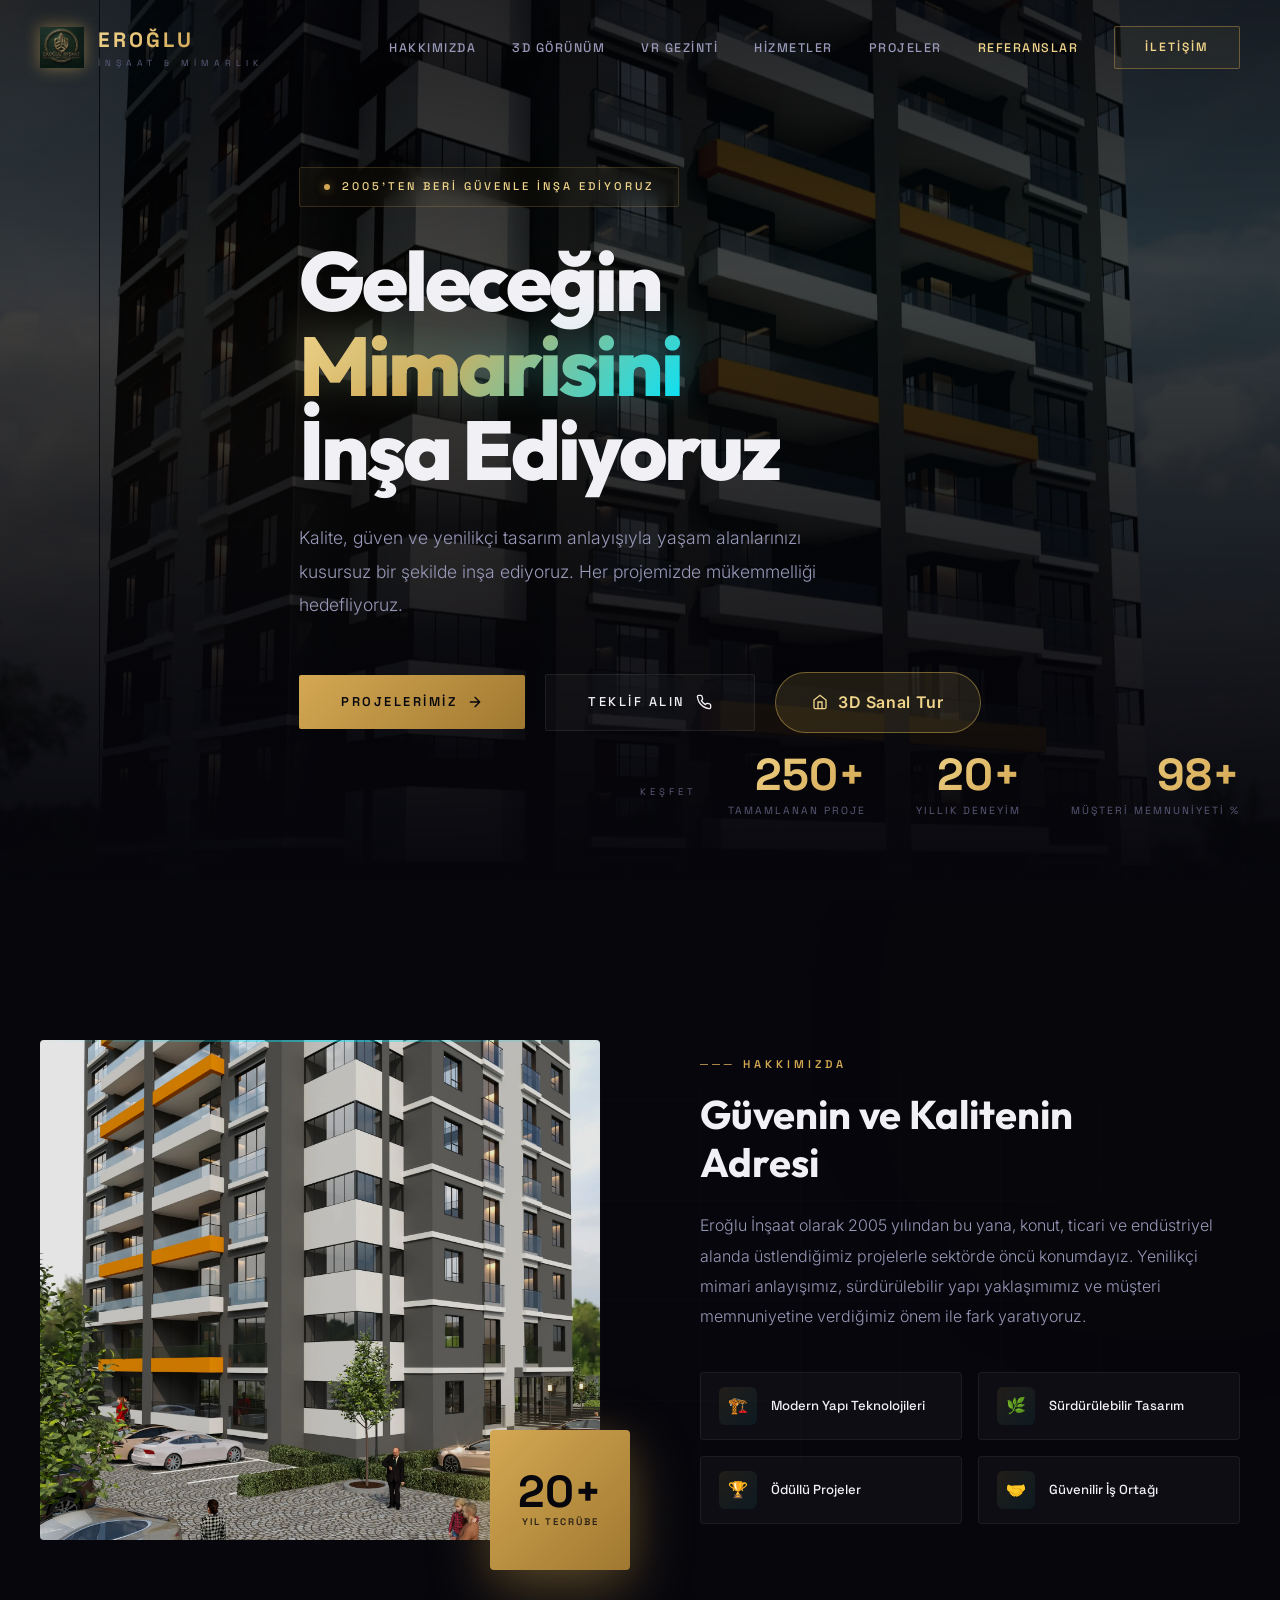
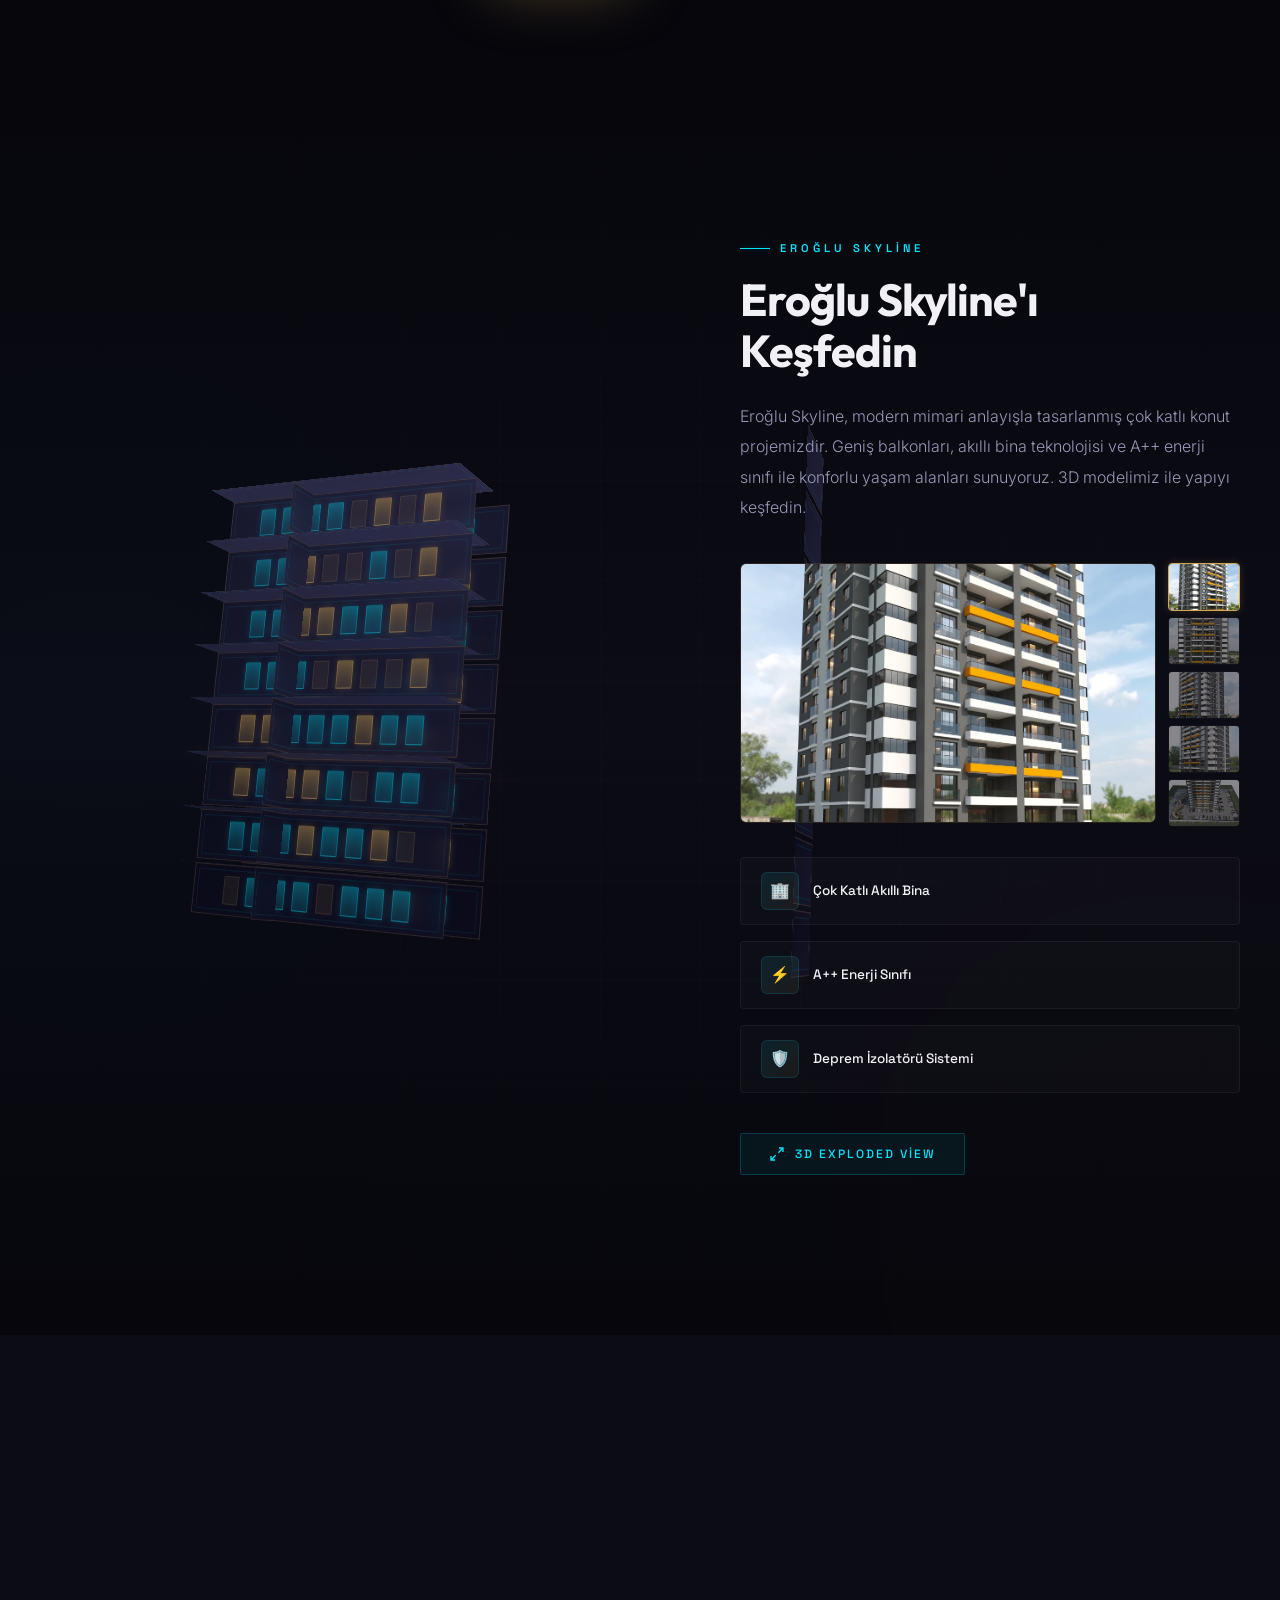
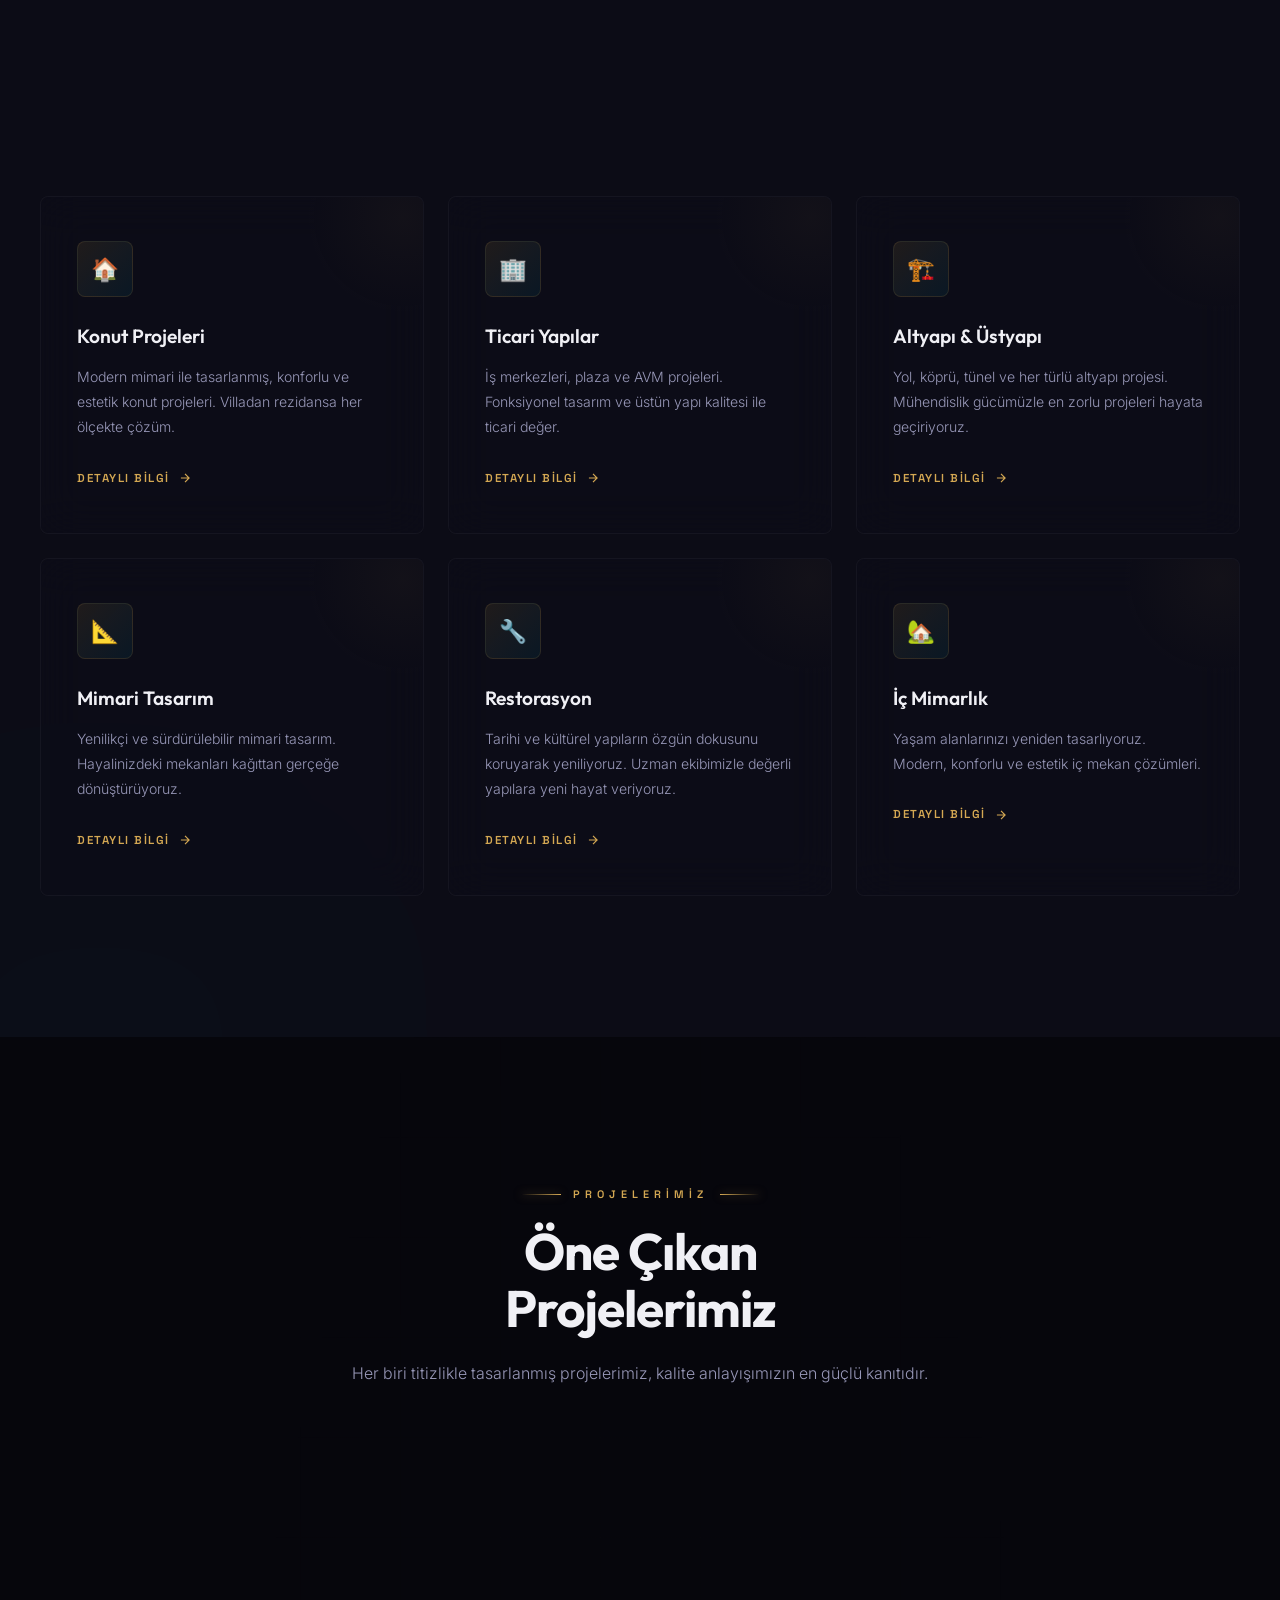
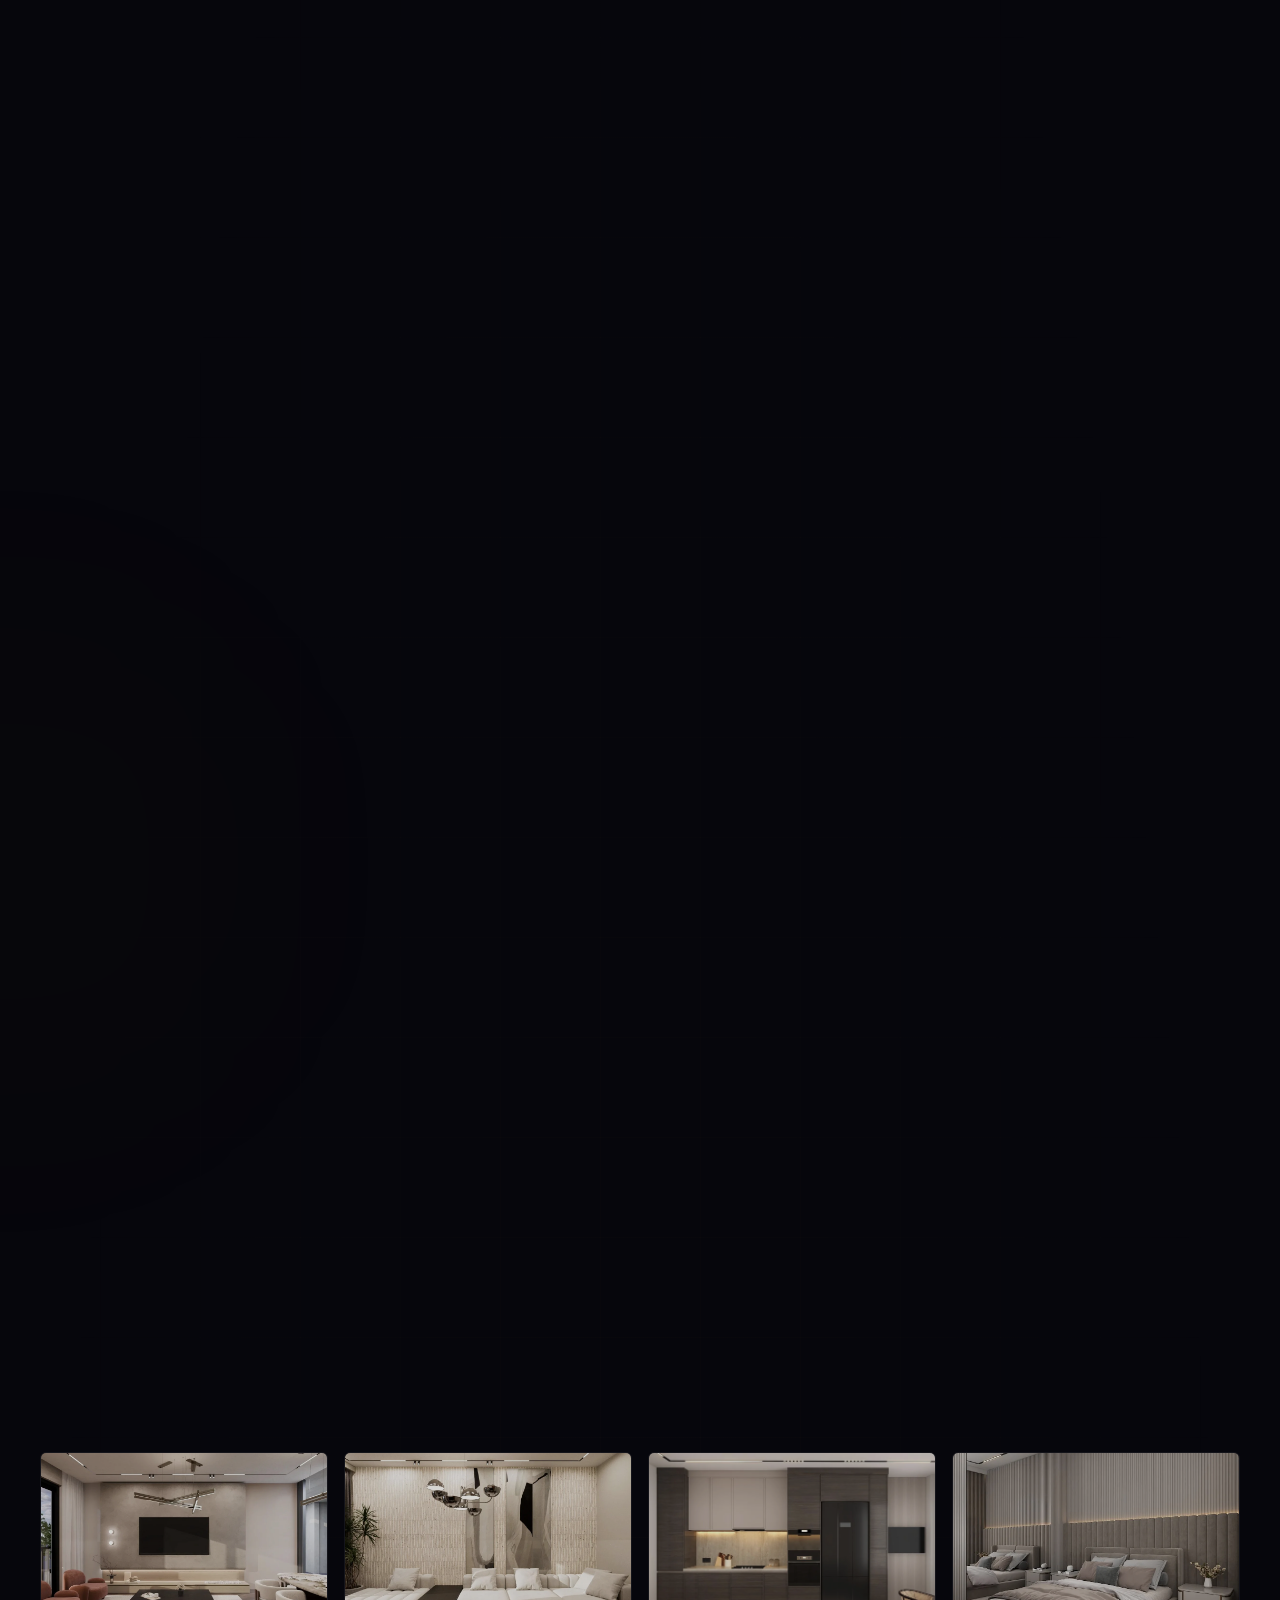
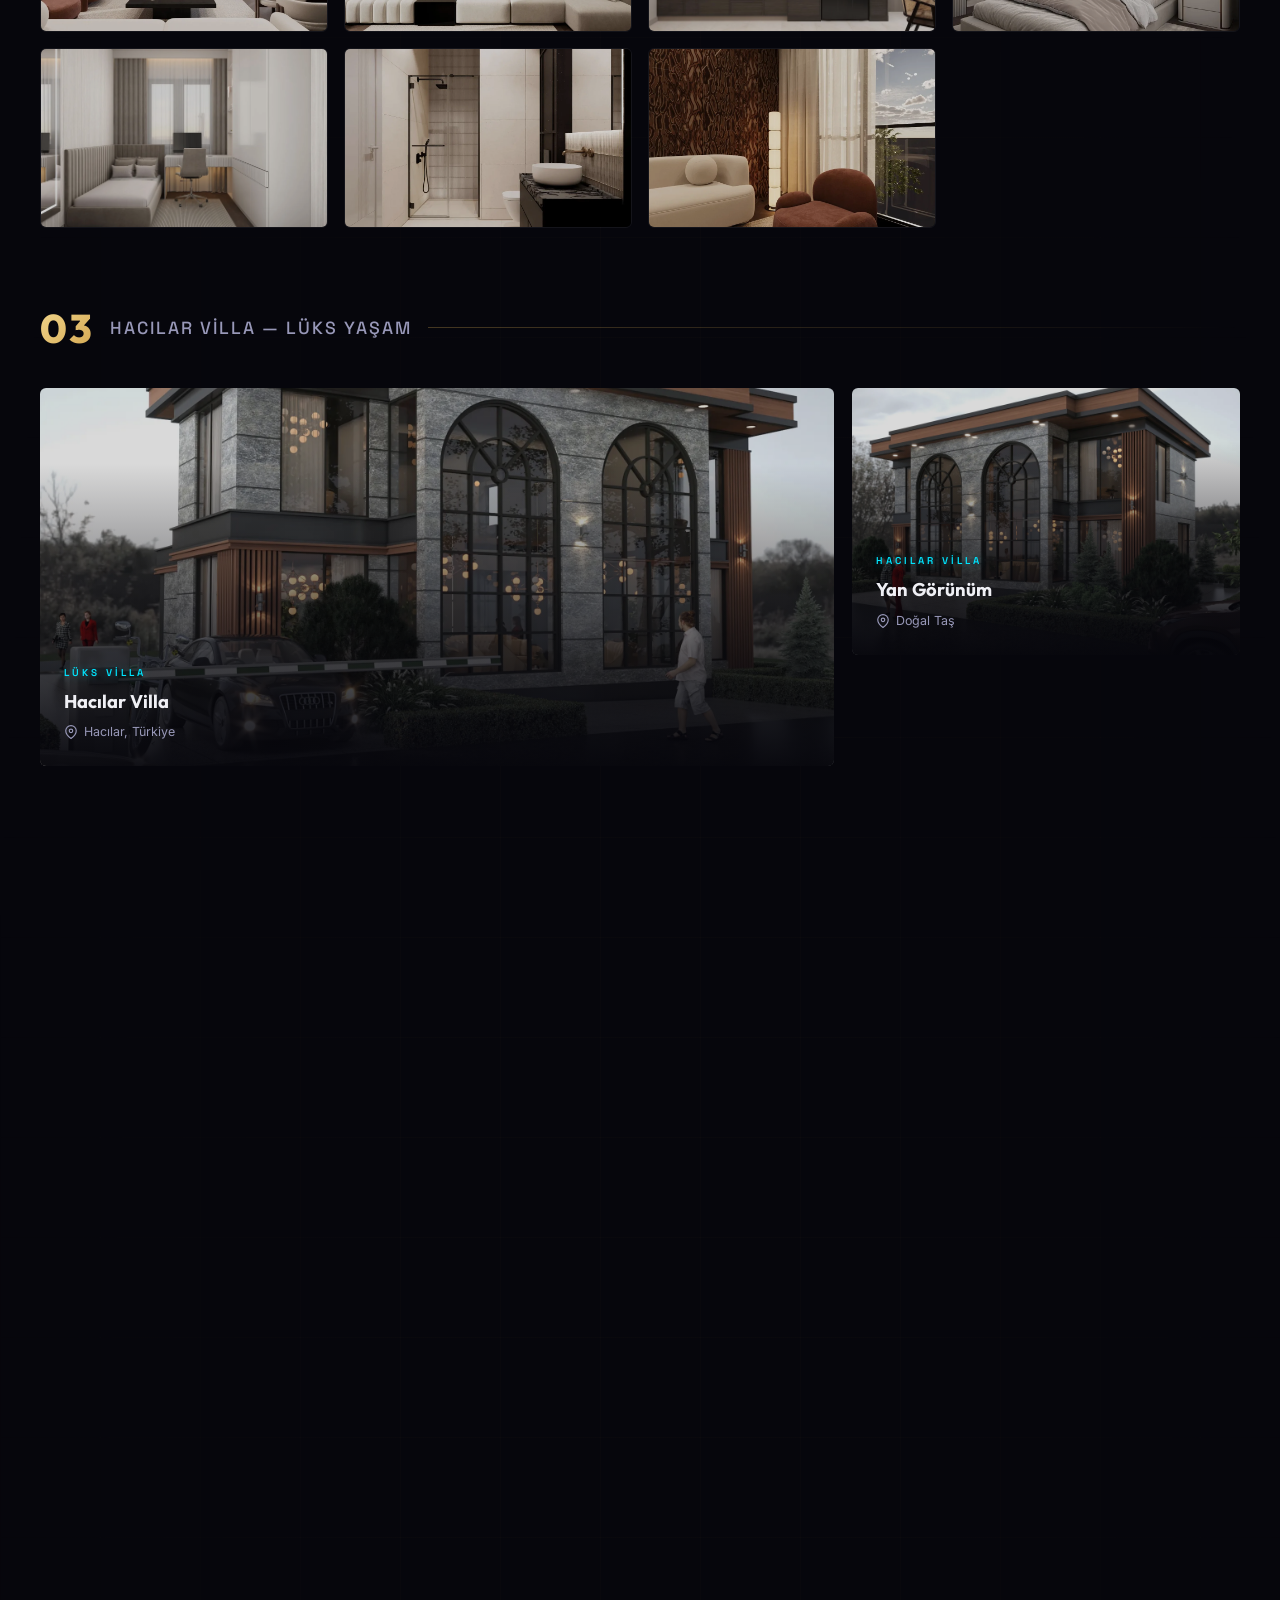
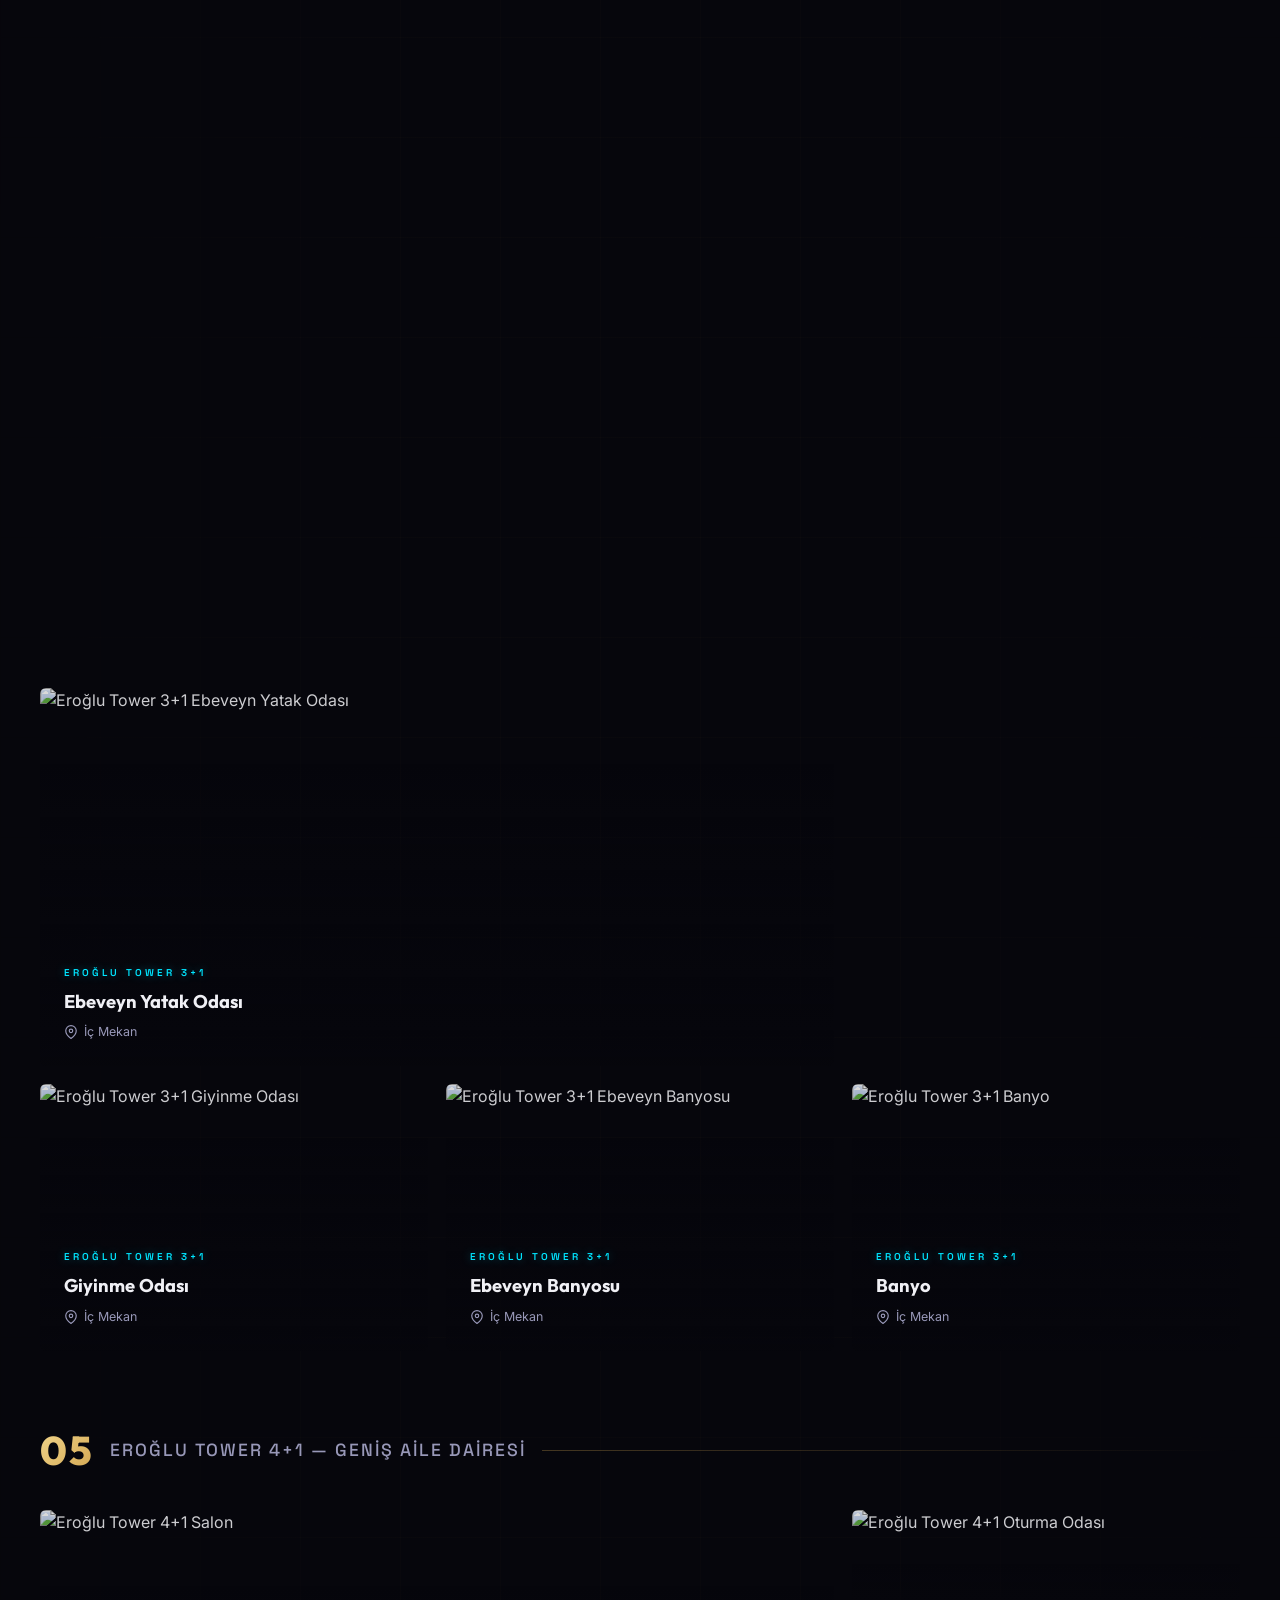
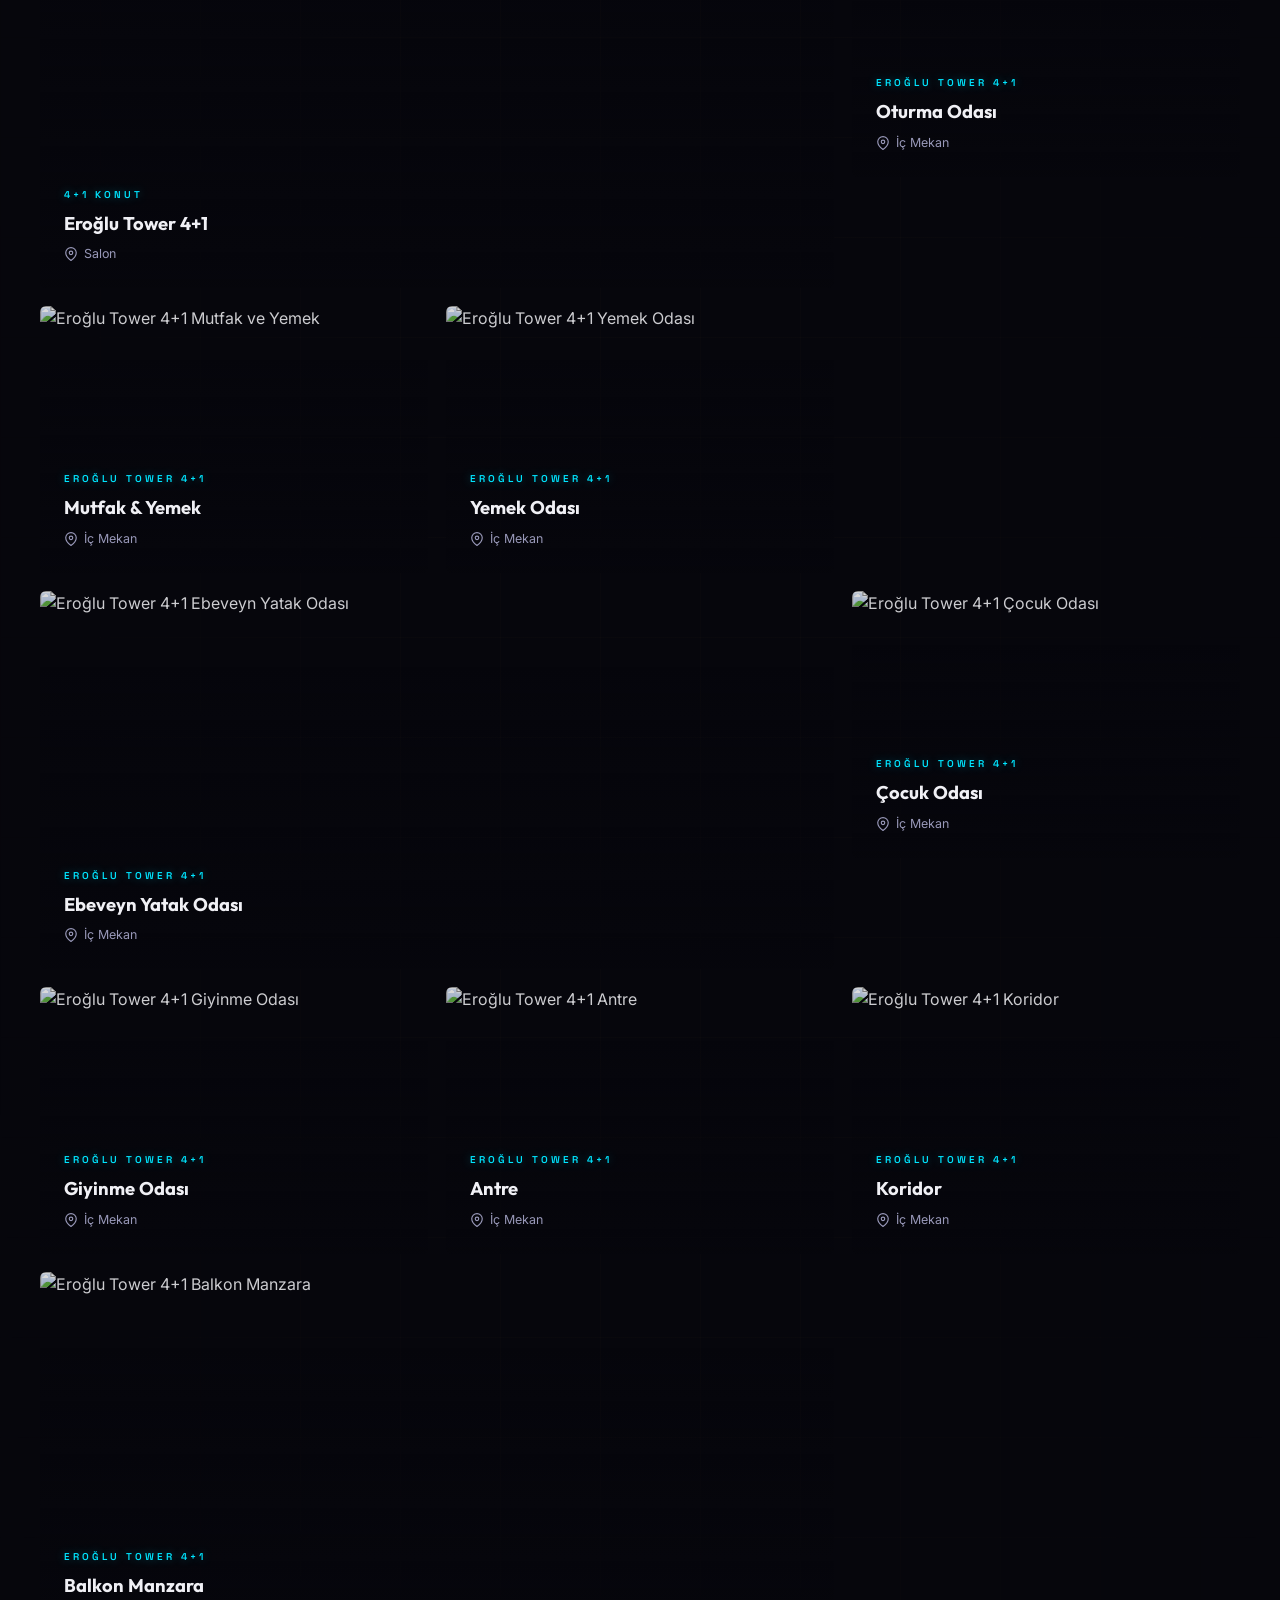
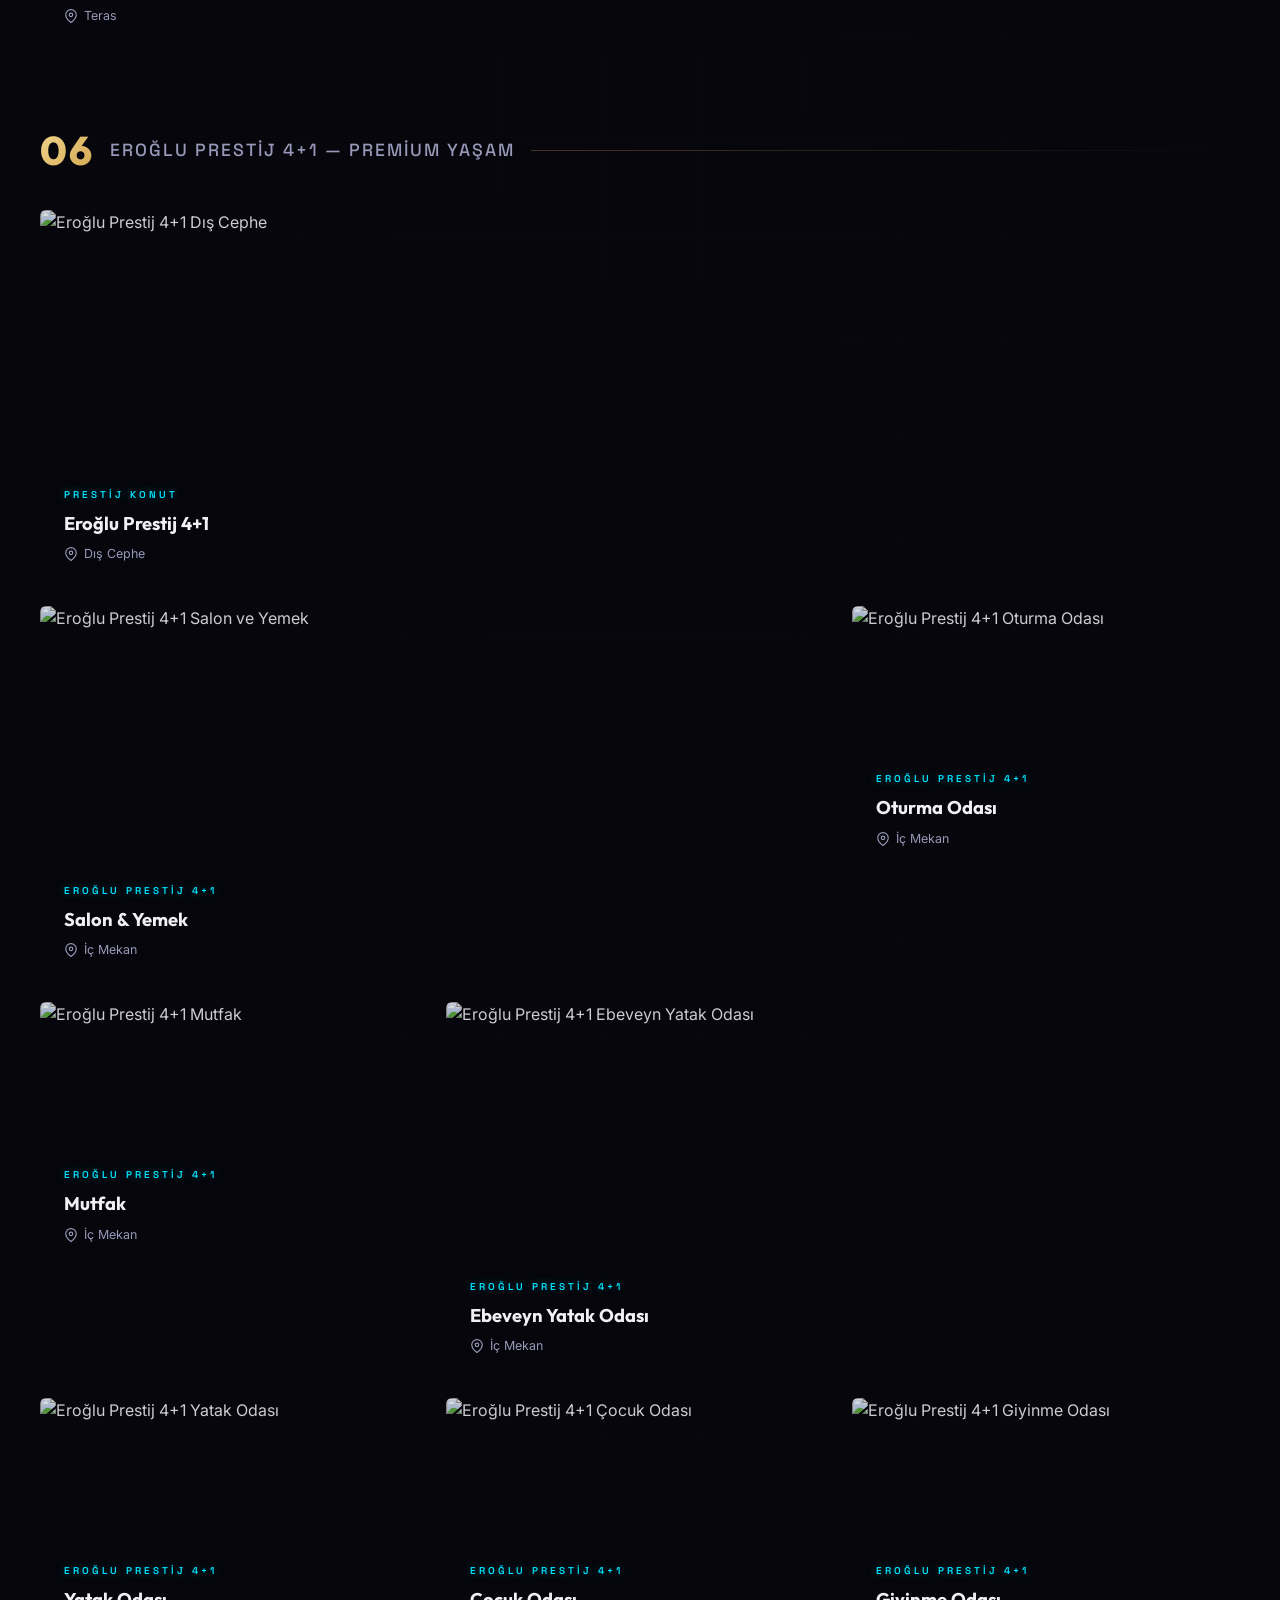
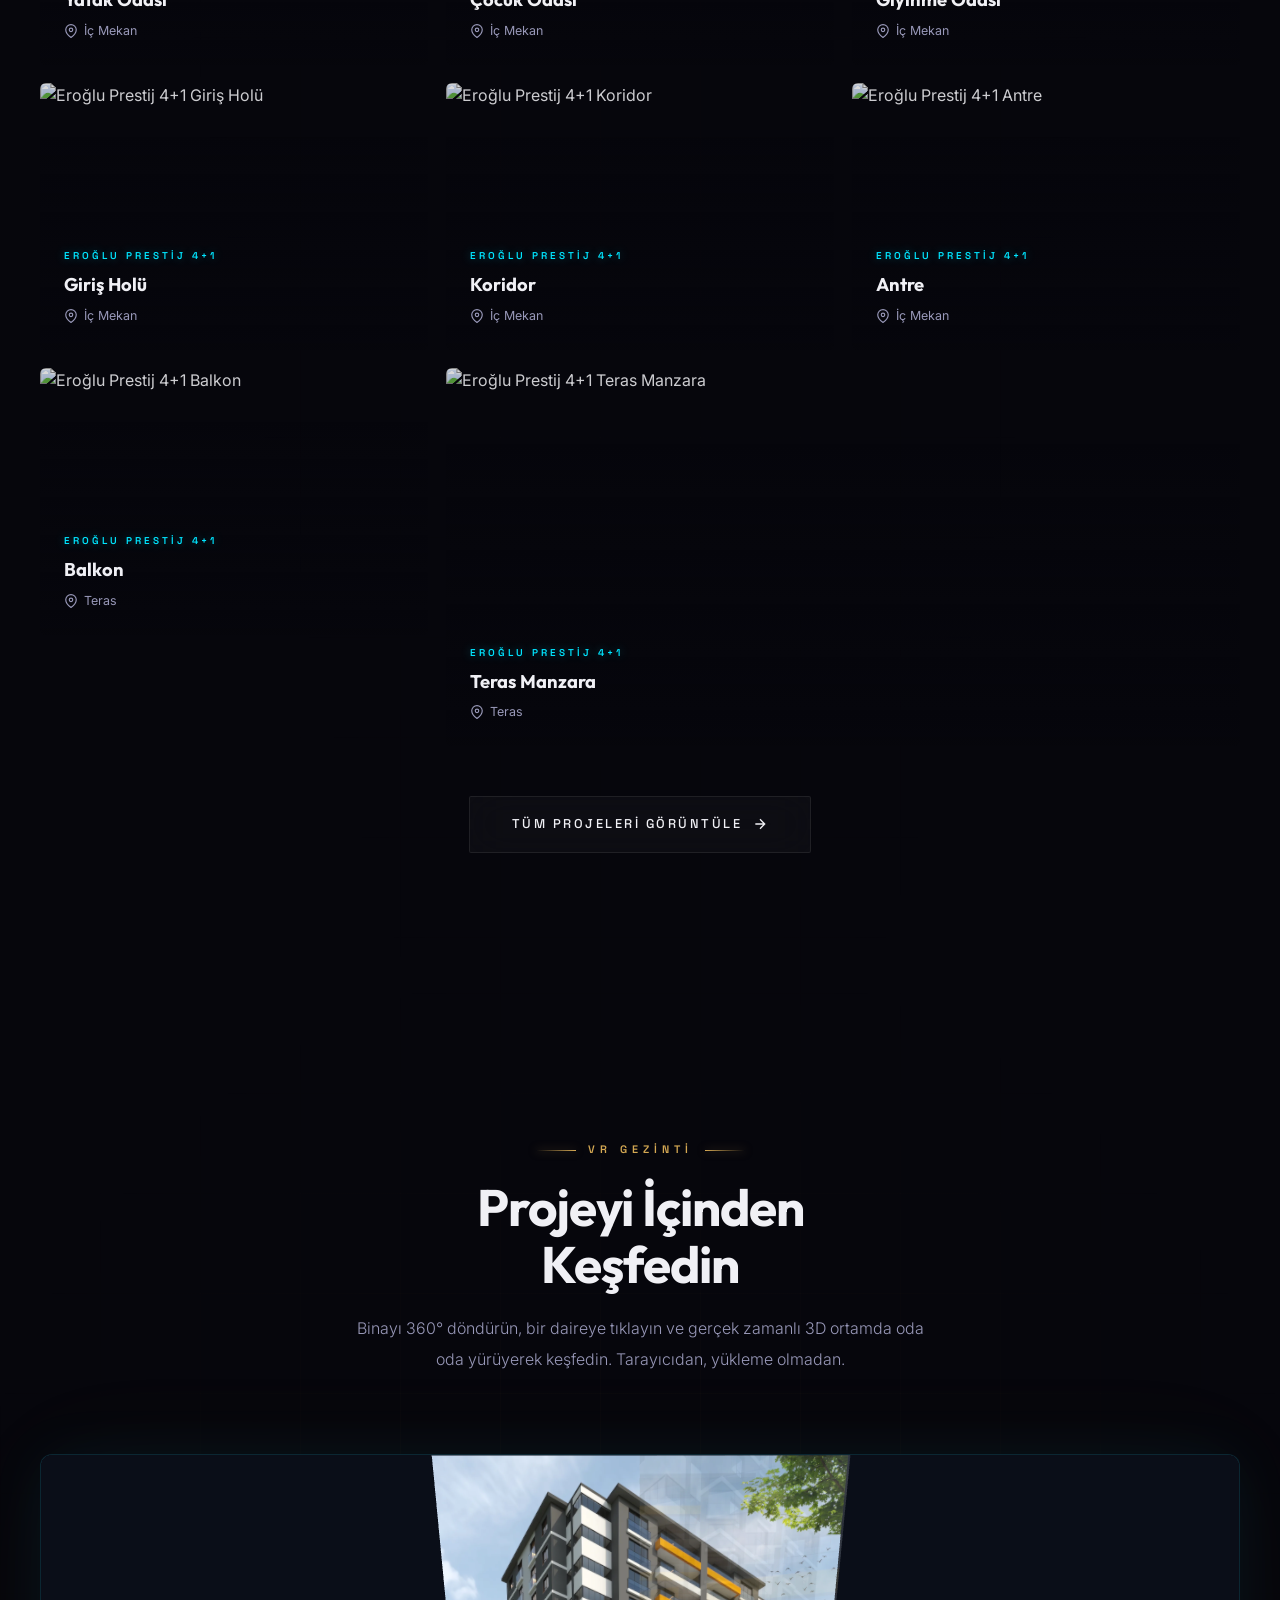
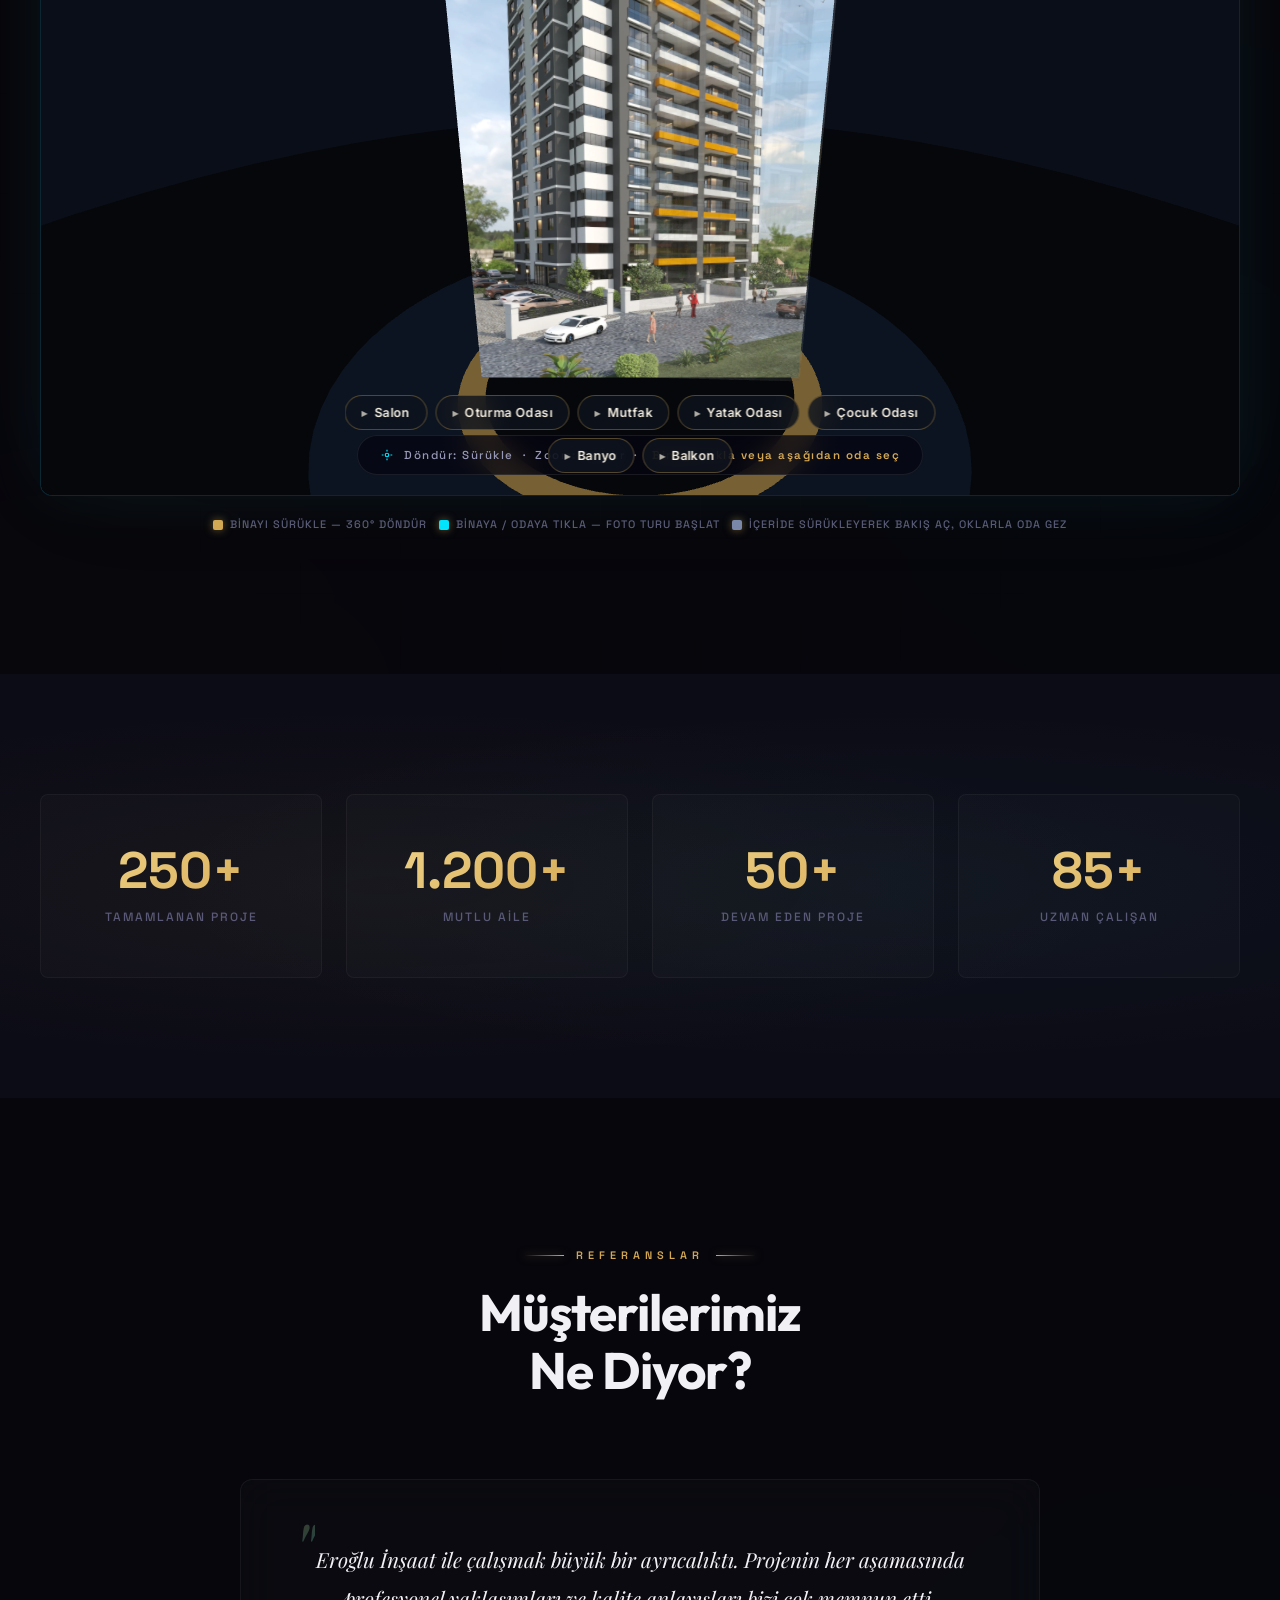
==== commit 1f5c0fbc: "feat: projeler bolumune 3 yeni proje eklendi (Tower 3+1, Tower 4+1, Prestij 4+1) - Eroglu Tower 3+1," ====
--- a/index.html
+++ b/index.html
@@ -482,6 +482,318 @@
             <span class="project-category">Hacılar Villa</span>
             <h3 class="project-name">Ön Cephe Tasarımı</h3>
             <p class="project-location"><svg width="14" height="14" viewBox="0 0 24 24" fill="none" stroke="currentColor" stroke-width="2"><path d="M21 10c0 7-9 13-9 13s-9-6-9-13a9 9 0 0 1 18 0z"/><circle cx="12" cy="10" r="3"/></svg> Cephe Detay</p>
+          </div>
+          <div class="project-card-border"></div>
+        </div>
+      </div>
+
+      <!-- ── Eroğlu Tower 3+1 ── -->
+      <div class="project-section-title reveal"><span>04</span> Eroğlu Tower 3+1 — Modern Daire</div>
+      <div class="projects-grid">
+        <div class="project-card featured reveal">
+          <img src="assets/images/tower31-salon.jpg" alt="Eroğlu Tower 3+1 Salon" loading="lazy">
+          <div class="project-overlay">
+            <span class="project-category">3+1 Konut</span>
+            <h3 class="project-name">Eroğlu Tower 3+1</h3>
+            <p class="project-location"><svg width="14" height="14" viewBox="0 0 24 24" fill="none" stroke="currentColor" stroke-width="2"><path d="M21 10c0 7-9 13-9 13s-9-6-9-13a9 9 0 0 1 18 0z"/><circle cx="12" cy="10" r="3"/></svg> Salon</p>
+          </div>
+          <div class="project-card-border"></div>
+        </div>
+        <div class="project-card reveal" style="transition-delay:0.1s">
+          <img src="assets/images/tower31-oturma.jpg" alt="Eroğlu Tower 3+1 Oturma Odası" loading="lazy">
+          <div class="project-overlay">
+            <span class="project-category">Eroğlu Tower 3+1</span>
+            <h3 class="project-name">Oturma Odası</h3>
+            <p class="project-location"><svg width="14" height="14" viewBox="0 0 24 24" fill="none" stroke="currentColor" stroke-width="2"><path d="M21 10c0 7-9 13-9 13s-9-6-9-13a9 9 0 0 1 18 0z"/><circle cx="12" cy="10" r="3"/></svg> İç Mekan</p>
+          </div>
+          <div class="project-card-border"></div>
+        </div>
+        <div class="project-card reveal" style="transition-delay:0.2s">
+          <img src="assets/images/tower31-oturma2.jpg" alt="Eroğlu Tower 3+1 Aile Oturma Odası" loading="lazy">
+          <div class="project-overlay">
+            <span class="project-category">Eroğlu Tower 3+1</span>
+            <h3 class="project-name">Aile Oturma Odası</h3>
+            <p class="project-location"><svg width="14" height="14" viewBox="0 0 24 24" fill="none" stroke="currentColor" stroke-width="2"><path d="M21 10c0 7-9 13-9 13s-9-6-9-13a9 9 0 0 1 18 0z"/><circle cx="12" cy="10" r="3"/></svg> İç Mekan</p>
+          </div>
+          <div class="project-card-border"></div>
+        </div>
+        <div class="project-card reveal" style="transition-delay:0.1s">
+          <img src="assets/images/tower31-mutfak.jpg" alt="Eroğlu Tower 3+1 Mutfak" loading="lazy">
+          <div class="project-overlay">
+            <span class="project-category">Eroğlu Tower 3+1</span>
+            <h3 class="project-name">Mutfak</h3>
+            <p class="project-location"><svg width="14" height="14" viewBox="0 0 24 24" fill="none" stroke="currentColor" stroke-width="2"><path d="M21 10c0 7-9 13-9 13s-9-6-9-13a9 9 0 0 1 18 0z"/><circle cx="12" cy="10" r="3"/></svg> İç Mekan</p>
+          </div>
+          <div class="project-card-border"></div>
+        </div>
+        <div class="project-card reveal" style="transition-delay:0.2s">
+          <img src="assets/images/tower31-yemek.jpg" alt="Eroğlu Tower 3+1 Mutfak ve Yemek Alanı" loading="lazy">
+          <div class="project-overlay">
+            <span class="project-category">Eroğlu Tower 3+1</span>
+            <h3 class="project-name">Mutfak &amp; Yemek</h3>
+            <p class="project-location"><svg width="14" height="14" viewBox="0 0 24 24" fill="none" stroke="currentColor" stroke-width="2"><path d="M21 10c0 7-9 13-9 13s-9-6-9-13a9 9 0 0 1 18 0z"/><circle cx="12" cy="10" r="3"/></svg> İç Mekan</p>
+          </div>
+          <div class="project-card-border"></div>
+        </div>
+        <div class="project-card featured reveal" style="transition-delay:0.1s">
+          <img src="assets/images/tower31-ebeveyn.jpg" alt="Eroğlu Tower 3+1 Ebeveyn Yatak Odası" loading="lazy">
+          <div class="project-overlay">
+            <span class="project-category">Eroğlu Tower 3+1</span>
+            <h3 class="project-name">Ebeveyn Yatak Odası</h3>
+            <p class="project-location"><svg width="14" height="14" viewBox="0 0 24 24" fill="none" stroke="currentColor" stroke-width="2"><path d="M21 10c0 7-9 13-9 13s-9-6-9-13a9 9 0 0 1 18 0z"/><circle cx="12" cy="10" r="3"/></svg> İç Mekan</p>
+          </div>
+          <div class="project-card-border"></div>
+        </div>
+        <div class="project-card reveal" style="transition-delay:0.2s">
+          <img src="assets/images/tower31-cocuk.jpg" alt="Eroğlu Tower 3+1 Çocuk Odası" loading="lazy">
+          <div class="project-overlay">
+            <span class="project-category">Eroğlu Tower 3+1</span>
+            <h3 class="project-name">Çocuk Odası</h3>
+            <p class="project-location"><svg width="14" height="14" viewBox="0 0 24 24" fill="none" stroke="currentColor" stroke-width="2"><path d="M21 10c0 7-9 13-9 13s-9-6-9-13a9 9 0 0 1 18 0z"/><circle cx="12" cy="10" r="3"/></svg> İç Mekan</p>
+          </div>
+          <div class="project-card-border"></div>
+        </div>
+        <div class="project-card reveal" style="transition-delay:0.3s">
+          <img src="assets/images/tower31-giyinme.jpg" alt="Eroğlu Tower 3+1 Giyinme Odası" loading="lazy">
+          <div class="project-overlay">
+            <span class="project-category">Eroğlu Tower 3+1</span>
+            <h3 class="project-name">Giyinme Odası</h3>
+            <p class="project-location"><svg width="14" height="14" viewBox="0 0 24 24" fill="none" stroke="currentColor" stroke-width="2"><path d="M21 10c0 7-9 13-9 13s-9-6-9-13a9 9 0 0 1 18 0z"/><circle cx="12" cy="10" r="3"/></svg> İç Mekan</p>
+          </div>
+          <div class="project-card-border"></div>
+        </div>
+        <div class="project-card reveal" style="transition-delay:0.1s">
+          <img src="assets/images/tower31-banyo.jpg" alt="Eroğlu Tower 3+1 Ebeveyn Banyosu" loading="lazy">
+          <div class="project-overlay">
+            <span class="project-category">Eroğlu Tower 3+1</span>
+            <h3 class="project-name">Ebeveyn Banyosu</h3>
+            <p class="project-location"><svg width="14" height="14" viewBox="0 0 24 24" fill="none" stroke="currentColor" stroke-width="2"><path d="M21 10c0 7-9 13-9 13s-9-6-9-13a9 9 0 0 1 18 0z"/><circle cx="12" cy="10" r="3"/></svg> İç Mekan</p>
+          </div>
+          <div class="project-card-border"></div>
+        </div>
+        <div class="project-card reveal" style="transition-delay:0.2s">
+          <img src="assets/images/tower31-banyo2.jpg" alt="Eroğlu Tower 3+1 Banyo" loading="lazy">
+          <div class="project-overlay">
+            <span class="project-category">Eroğlu Tower 3+1</span>
+            <h3 class="project-name">Banyo</h3>
+            <p class="project-location"><svg width="14" height="14" viewBox="0 0 24 24" fill="none" stroke="currentColor" stroke-width="2"><path d="M21 10c0 7-9 13-9 13s-9-6-9-13a9 9 0 0 1 18 0z"/><circle cx="12" cy="10" r="3"/></svg> İç Mekan</p>
+          </div>
+          <div class="project-card-border"></div>
+        </div>
+      </div>
+
+      <!-- ── Eroğlu Tower 4+1 ── -->
+      <div class="project-section-title reveal"><span>05</span> Eroğlu Tower 4+1 — Geniş Aile Dairesi</div>
+      <div class="projects-grid">
+        <div class="project-card featured reveal">
+          <img src="assets/images/tower41-salon.jpg" alt="Eroğlu Tower 4+1 Salon" loading="lazy">
+          <div class="project-overlay">
+            <span class="project-category">4+1 Konut</span>
+            <h3 class="project-name">Eroğlu Tower 4+1</h3>
+            <p class="project-location"><svg width="14" height="14" viewBox="0 0 24 24" fill="none" stroke="currentColor" stroke-width="2"><path d="M21 10c0 7-9 13-9 13s-9-6-9-13a9 9 0 0 1 18 0z"/><circle cx="12" cy="10" r="3"/></svg> Salon</p>
+          </div>
+          <div class="project-card-border"></div>
+        </div>
+        <div class="project-card reveal" style="transition-delay:0.1s">
+          <img src="assets/images/tower41-oturma.jpg" alt="Eroğlu Tower 4+1 Oturma Odası" loading="lazy">
+          <div class="project-overlay">
+            <span class="project-category">Eroğlu Tower 4+1</span>
+            <h3 class="project-name">Oturma Odası</h3>
+            <p class="project-location"><svg width="14" height="14" viewBox="0 0 24 24" fill="none" stroke="currentColor" stroke-width="2"><path d="M21 10c0 7-9 13-9 13s-9-6-9-13a9 9 0 0 1 18 0z"/><circle cx="12" cy="10" r="3"/></svg> İç Mekan</p>
+          </div>
+          <div class="project-card-border"></div>
+        </div>
+        <div class="project-card reveal" style="transition-delay:0.2s">
+          <img src="assets/images/tower41-mutfak.jpg" alt="Eroğlu Tower 4+1 Mutfak ve Yemek" loading="lazy">
+          <div class="project-overlay">
+            <span class="project-category">Eroğlu Tower 4+1</span>
+            <h3 class="project-name">Mutfak &amp; Yemek</h3>
+            <p class="project-location"><svg width="14" height="14" viewBox="0 0 24 24" fill="none" stroke="currentColor" stroke-width="2"><path d="M21 10c0 7-9 13-9 13s-9-6-9-13a9 9 0 0 1 18 0z"/><circle cx="12" cy="10" r="3"/></svg> İç Mekan</p>
+          </div>
+          <div class="project-card-border"></div>
+        </div>
+        <div class="project-card reveal" style="transition-delay:0.1s">
+          <img src="assets/images/tower41-yemek.jpg" alt="Eroğlu Tower 4+1 Yemek Odası" loading="lazy">
+          <div class="project-overlay">
+            <span class="project-category">Eroğlu Tower 4+1</span>
+            <h3 class="project-name">Yemek Odası</h3>
+            <p class="project-location"><svg width="14" height="14" viewBox="0 0 24 24" fill="none" stroke="currentColor" stroke-width="2"><path d="M21 10c0 7-9 13-9 13s-9-6-9-13a9 9 0 0 1 18 0z"/><circle cx="12" cy="10" r="3"/></svg> İç Mekan</p>
+          </div>
+          <div class="project-card-border"></div>
+        </div>
+        <div class="project-card featured reveal" style="transition-delay:0.2s">
+          <img src="assets/images/tower41-ebeveyn.jpg" alt="Eroğlu Tower 4+1 Ebeveyn Yatak Odası" loading="lazy">
+          <div class="project-overlay">
+            <span class="project-category">Eroğlu Tower 4+1</span>
+            <h3 class="project-name">Ebeveyn Yatak Odası</h3>
+            <p class="project-location"><svg width="14" height="14" viewBox="0 0 24 24" fill="none" stroke="currentColor" stroke-width="2"><path d="M21 10c0 7-9 13-9 13s-9-6-9-13a9 9 0 0 1 18 0z"/><circle cx="12" cy="10" r="3"/></svg> İç Mekan</p>
+          </div>
+          <div class="project-card-border"></div>
+        </div>
+        <div class="project-card reveal" style="transition-delay:0.1s">
+          <img src="assets/images/tower41-cocuk.jpg" alt="Eroğlu Tower 4+1 Çocuk Odası" loading="lazy">
+          <div class="project-overlay">
+            <span class="project-category">Eroğlu Tower 4+1</span>
+            <h3 class="project-name">Çocuk Odası</h3>
+            <p class="project-location"><svg width="14" height="14" viewBox="0 0 24 24" fill="none" stroke="currentColor" stroke-width="2"><path d="M21 10c0 7-9 13-9 13s-9-6-9-13a9 9 0 0 1 18 0z"/><circle cx="12" cy="10" r="3"/></svg> İç Mekan</p>
+          </div>
+          <div class="project-card-border"></div>
+        </div>
+        <div class="project-card reveal" style="transition-delay:0.2s">
+          <img src="assets/images/tower41-giyinme.jpg" alt="Eroğlu Tower 4+1 Giyinme Odası" loading="lazy">
+          <div class="project-overlay">
+            <span class="project-category">Eroğlu Tower 4+1</span>
+            <h3 class="project-name">Giyinme Odası</h3>
+            <p class="project-location"><svg width="14" height="14" viewBox="0 0 24 24" fill="none" stroke="currentColor" stroke-width="2"><path d="M21 10c0 7-9 13-9 13s-9-6-9-13a9 9 0 0 1 18 0z"/><circle cx="12" cy="10" r="3"/></svg> İç Mekan</p>
+          </div>
+          <div class="project-card-border"></div>
+        </div>
+        <div class="project-card reveal" style="transition-delay:0.3s">
+          <img src="assets/images/tower41-antre.jpg" alt="Eroğlu Tower 4+1 Antre" loading="lazy">
+          <div class="project-overlay">
+            <span class="project-category">Eroğlu Tower 4+1</span>
+            <h3 class="project-name">Antre</h3>
+            <p class="project-location"><svg width="14" height="14" viewBox="0 0 24 24" fill="none" stroke="currentColor" stroke-width="2"><path d="M21 10c0 7-9 13-9 13s-9-6-9-13a9 9 0 0 1 18 0z"/><circle cx="12" cy="10" r="3"/></svg> İç Mekan</p>
+          </div>
+          <div class="project-card-border"></div>
+        </div>
+        <div class="project-card reveal" style="transition-delay:0.1s">
+          <img src="assets/images/tower41-koridor.jpg" alt="Eroğlu Tower 4+1 Koridor" loading="lazy">
+          <div class="project-overlay">
+            <span class="project-category">Eroğlu Tower 4+1</span>
+            <h3 class="project-name">Koridor</h3>
+            <p class="project-location"><svg width="14" height="14" viewBox="0 0 24 24" fill="none" stroke="currentColor" stroke-width="2"><path d="M21 10c0 7-9 13-9 13s-9-6-9-13a9 9 0 0 1 18 0z"/><circle cx="12" cy="10" r="3"/></svg> İç Mekan</p>
+          </div>
+          <div class="project-card-border"></div>
+        </div>
+        <div class="project-card featured reveal" style="transition-delay:0.2s">
+          <img src="assets/images/tower41-balkon.jpg" alt="Eroğlu Tower 4+1 Balkon Manzara" loading="lazy">
+          <div class="project-overlay">
+            <span class="project-category">Eroğlu Tower 4+1</span>
+            <h3 class="project-name">Balkon Manzara</h3>
+            <p class="project-location"><svg width="14" height="14" viewBox="0 0 24 24" fill="none" stroke="currentColor" stroke-width="2"><path d="M21 10c0 7-9 13-9 13s-9-6-9-13a9 9 0 0 1 18 0z"/><circle cx="12" cy="10" r="3"/></svg> Teras</p>
+          </div>
+          <div class="project-card-border"></div>
+        </div>
+      </div>
+
+      <!-- ── Eroğlu Prestij 4+1 ── -->
+      <div class="project-section-title reveal"><span>06</span> Eroğlu Prestij 4+1 — Premium Yaşam</div>
+      <div class="projects-grid">
+        <div class="project-card featured reveal">
+          <img src="assets/images/prestij41-cephe.jpg" alt="Eroğlu Prestij 4+1 Dış Cephe" loading="lazy">
+          <div class="project-overlay">
+            <span class="project-category">Prestij Konut</span>
+            <h3 class="project-name">Eroğlu Prestij 4+1</h3>
+            <p class="project-location"><svg width="14" height="14" viewBox="0 0 24 24" fill="none" stroke="currentColor" stroke-width="2"><path d="M21 10c0 7-9 13-9 13s-9-6-9-13a9 9 0 0 1 18 0z"/><circle cx="12" cy="10" r="3"/></svg> Dış Cephe</p>
+          </div>
+          <div class="project-card-border"></div>
+        </div>
+        <div class="project-card featured reveal" style="transition-delay:0.1s">
+          <img src="assets/images/prestij41-salon.jpg" alt="Eroğlu Prestij 4+1 Salon ve Yemek" loading="lazy">
+          <div class="project-overlay">
+            <span class="project-category">Eroğlu Prestij 4+1</span>
+            <h3 class="project-name">Salon &amp; Yemek</h3>
+            <p class="project-location"><svg width="14" height="14" viewBox="0 0 24 24" fill="none" stroke="currentColor" stroke-width="2"><path d="M21 10c0 7-9 13-9 13s-9-6-9-13a9 9 0 0 1 18 0z"/><circle cx="12" cy="10" r="3"/></svg> İç Mekan</p>
+          </div>
+          <div class="project-card-border"></div>
+        </div>
+        <div class="project-card reveal" style="transition-delay:0.2s">
+          <img src="assets/images/prestij41-oturma.jpg" alt="Eroğlu Prestij 4+1 Oturma Odası" loading="lazy">
+          <div class="project-overlay">
+            <span class="project-category">Eroğlu Prestij 4+1</span>
+            <h3 class="project-name">Oturma Odası</h3>
+            <p class="project-location"><svg width="14" height="14" viewBox="0 0 24 24" fill="none" stroke="currentColor" stroke-width="2"><path d="M21 10c0 7-9 13-9 13s-9-6-9-13a9 9 0 0 1 18 0z"/><circle cx="12" cy="10" r="3"/></svg> İç Mekan</p>
+          </div>
+          <div class="project-card-border"></div>
+        </div>
+        <div class="project-card reveal" style="transition-delay:0.1s">
+          <img src="assets/images/prestij41-mutfak.jpg" alt="Eroğlu Prestij 4+1 Mutfak" loading="lazy">
+          <div class="project-overlay">
+            <span class="project-category">Eroğlu Prestij 4+1</span>
+            <h3 class="project-name">Mutfak</h3>
+            <p class="project-location"><svg width="14" height="14" viewBox="0 0 24 24" fill="none" stroke="currentColor" stroke-width="2"><path d="M21 10c0 7-9 13-9 13s-9-6-9-13a9 9 0 0 1 18 0z"/><circle cx="12" cy="10" r="3"/></svg> İç Mekan</p>
+          </div>
+          <div class="project-card-border"></div>
+        </div>
+        <div class="project-card featured reveal" style="transition-delay:0.2s">
+          <img src="assets/images/prestij41-ebeveyn.jpg" alt="Eroğlu Prestij 4+1 Ebeveyn Yatak Odası" loading="lazy">
+          <div class="project-overlay">
+            <span class="project-category">Eroğlu Prestij 4+1</span>
+            <h3 class="project-name">Ebeveyn Yatak Odası</h3>
+            <p class="project-location"><svg width="14" height="14" viewBox="0 0 24 24" fill="none" stroke="currentColor" stroke-width="2"><path d="M21 10c0 7-9 13-9 13s-9-6-9-13a9 9 0 0 1 18 0z"/><circle cx="12" cy="10" r="3"/></svg> İç Mekan</p>
+          </div>
+          <div class="project-card-border"></div>
+        </div>
+        <div class="project-card reveal" style="transition-delay:0.1s">
+          <img src="assets/images/prestij41-yatak.jpg" alt="Eroğlu Prestij 4+1 Yatak Odası" loading="lazy">
+          <div class="project-overlay">
+            <span class="project-category">Eroğlu Prestij 4+1</span>
+            <h3 class="project-name">Yatak Odası</h3>
+            <p class="project-location"><svg width="14" height="14" viewBox="0 0 24 24" fill="none" stroke="currentColor" stroke-width="2"><path d="M21 10c0 7-9 13-9 13s-9-6-9-13a9 9 0 0 1 18 0z"/><circle cx="12" cy="10" r="3"/></svg> İç Mekan</p>
+          </div>
+          <div class="project-card-border"></div>
+        </div>
+        <div class="project-card reveal" style="transition-delay:0.2s">
+          <img src="assets/images/prestij41-cocuk.jpg" alt="Eroğlu Prestij 4+1 Çocuk Odası" loading="lazy">
+          <div class="project-overlay">
+            <span class="project-category">Eroğlu Prestij 4+1</span>
+            <h3 class="project-name">Çocuk Odası</h3>
+            <p class="project-location"><svg width="14" height="14" viewBox="0 0 24 24" fill="none" stroke="currentColor" stroke-width="2"><path d="M21 10c0 7-9 13-9 13s-9-6-9-13a9 9 0 0 1 18 0z"/><circle cx="12" cy="10" r="3"/></svg> İç Mekan</p>
+          </div>
+          <div class="project-card-border"></div>
+        </div>
+        <div class="project-card reveal" style="transition-delay:0.3s">
+          <img src="assets/images/prestij41-giyinme.jpg" alt="Eroğlu Prestij 4+1 Giyinme Odası" loading="lazy">
+          <div class="project-overlay">
+            <span class="project-category">Eroğlu Prestij 4+1</span>
+            <h3 class="project-name">Giyinme Odası</h3>
+            <p class="project-location"><svg width="14" height="14" viewBox="0 0 24 24" fill="none" stroke="currentColor" stroke-width="2"><path d="M21 10c0 7-9 13-9 13s-9-6-9-13a9 9 0 0 1 18 0z"/><circle cx="12" cy="10" r="3"/></svg> İç Mekan</p>
+          </div>
+          <div class="project-card-border"></div>
+        </div>
+        <div class="project-card reveal" style="transition-delay:0.1s">
+          <img src="assets/images/prestij41-hol.jpg" alt="Eroğlu Prestij 4+1 Giriş Holü" loading="lazy">
+          <div class="project-overlay">
+            <span class="project-category">Eroğlu Prestij 4+1</span>
+            <h3 class="project-name">Giriş Holü</h3>
+            <p class="project-location"><svg width="14" height="14" viewBox="0 0 24 24" fill="none" stroke="currentColor" stroke-width="2"><path d="M21 10c0 7-9 13-9 13s-9-6-9-13a9 9 0 0 1 18 0z"/><circle cx="12" cy="10" r="3"/></svg> İç Mekan</p>
+          </div>
+          <div class="project-card-border"></div>
+        </div>
+        <div class="project-card reveal" style="transition-delay:0.2s">
+          <img src="assets/images/prestij41-koridor.jpg" alt="Eroğlu Prestij 4+1 Koridor" loading="lazy">
+          <div class="project-overlay">
+            <span class="project-category">Eroğlu Prestij 4+1</span>
+            <h3 class="project-name">Koridor</h3>
+            <p class="project-location"><svg width="14" height="14" viewBox="0 0 24 24" fill="none" stroke="currentColor" stroke-width="2"><path d="M21 10c0 7-9 13-9 13s-9-6-9-13a9 9 0 0 1 18 0z"/><circle cx="12" cy="10" r="3"/></svg> İç Mekan</p>
+          </div>
+          <div class="project-card-border"></div>
+        </div>
+        <div class="project-card reveal" style="transition-delay:0.1s">
+          <img src="assets/images/prestij41-antre.jpg" alt="Eroğlu Prestij 4+1 Antre" loading="lazy">
+          <div class="project-overlay">
+            <span class="project-category">Eroğlu Prestij 4+1</span>
+            <h3 class="project-name">Antre</h3>
+            <p class="project-location"><svg width="14" height="14" viewBox="0 0 24 24" fill="none" stroke="currentColor" stroke-width="2"><path d="M21 10c0 7-9 13-9 13s-9-6-9-13a9 9 0 0 1 18 0z"/><circle cx="12" cy="10" r="3"/></svg> İç Mekan</p>
+          </div>
+          <div class="project-card-border"></div>
+        </div>
+        <div class="project-card reveal" style="transition-delay:0.2s">
+          <img src="assets/images/prestij41-balkon.jpg" alt="Eroğlu Prestij 4+1 Balkon" loading="lazy">
+          <div class="project-overlay">
+            <span class="project-category">Eroğlu Prestij 4+1</span>
+            <h3 class="project-name">Balkon</h3>
+            <p class="project-location"><svg width="14" height="14" viewBox="0 0 24 24" fill="none" stroke="currentColor" stroke-width="2"><path d="M21 10c0 7-9 13-9 13s-9-6-9-13a9 9 0 0 1 18 0z"/><circle cx="12" cy="10" r="3"/></svg> Teras</p>
+          </div>
+          <div class="project-card-border"></div>
+        </div>
+        <div class="project-card featured reveal" style="transition-delay:0.3s">
+          <img src="assets/images/prestij41-teras.jpg" alt="Eroğlu Prestij 4+1 Teras Manzara" loading="lazy">
+          <div class="project-overlay">
+            <span class="project-category">Eroğlu Prestij 4+1</span>
+            <h3 class="project-name">Teras Manzara</h3>
+            <p class="project-location"><svg width="14" height="14" viewBox="0 0 24 24" fill="none" stroke="currentColor" stroke-width="2"><path d="M21 10c0 7-9 13-9 13s-9-6-9-13a9 9 0 0 1 18 0z"/><circle cx="12" cy="10" r="3"/></svg> Teras</p>
           </div>
           <div class="project-card-border"></div>
         </div>
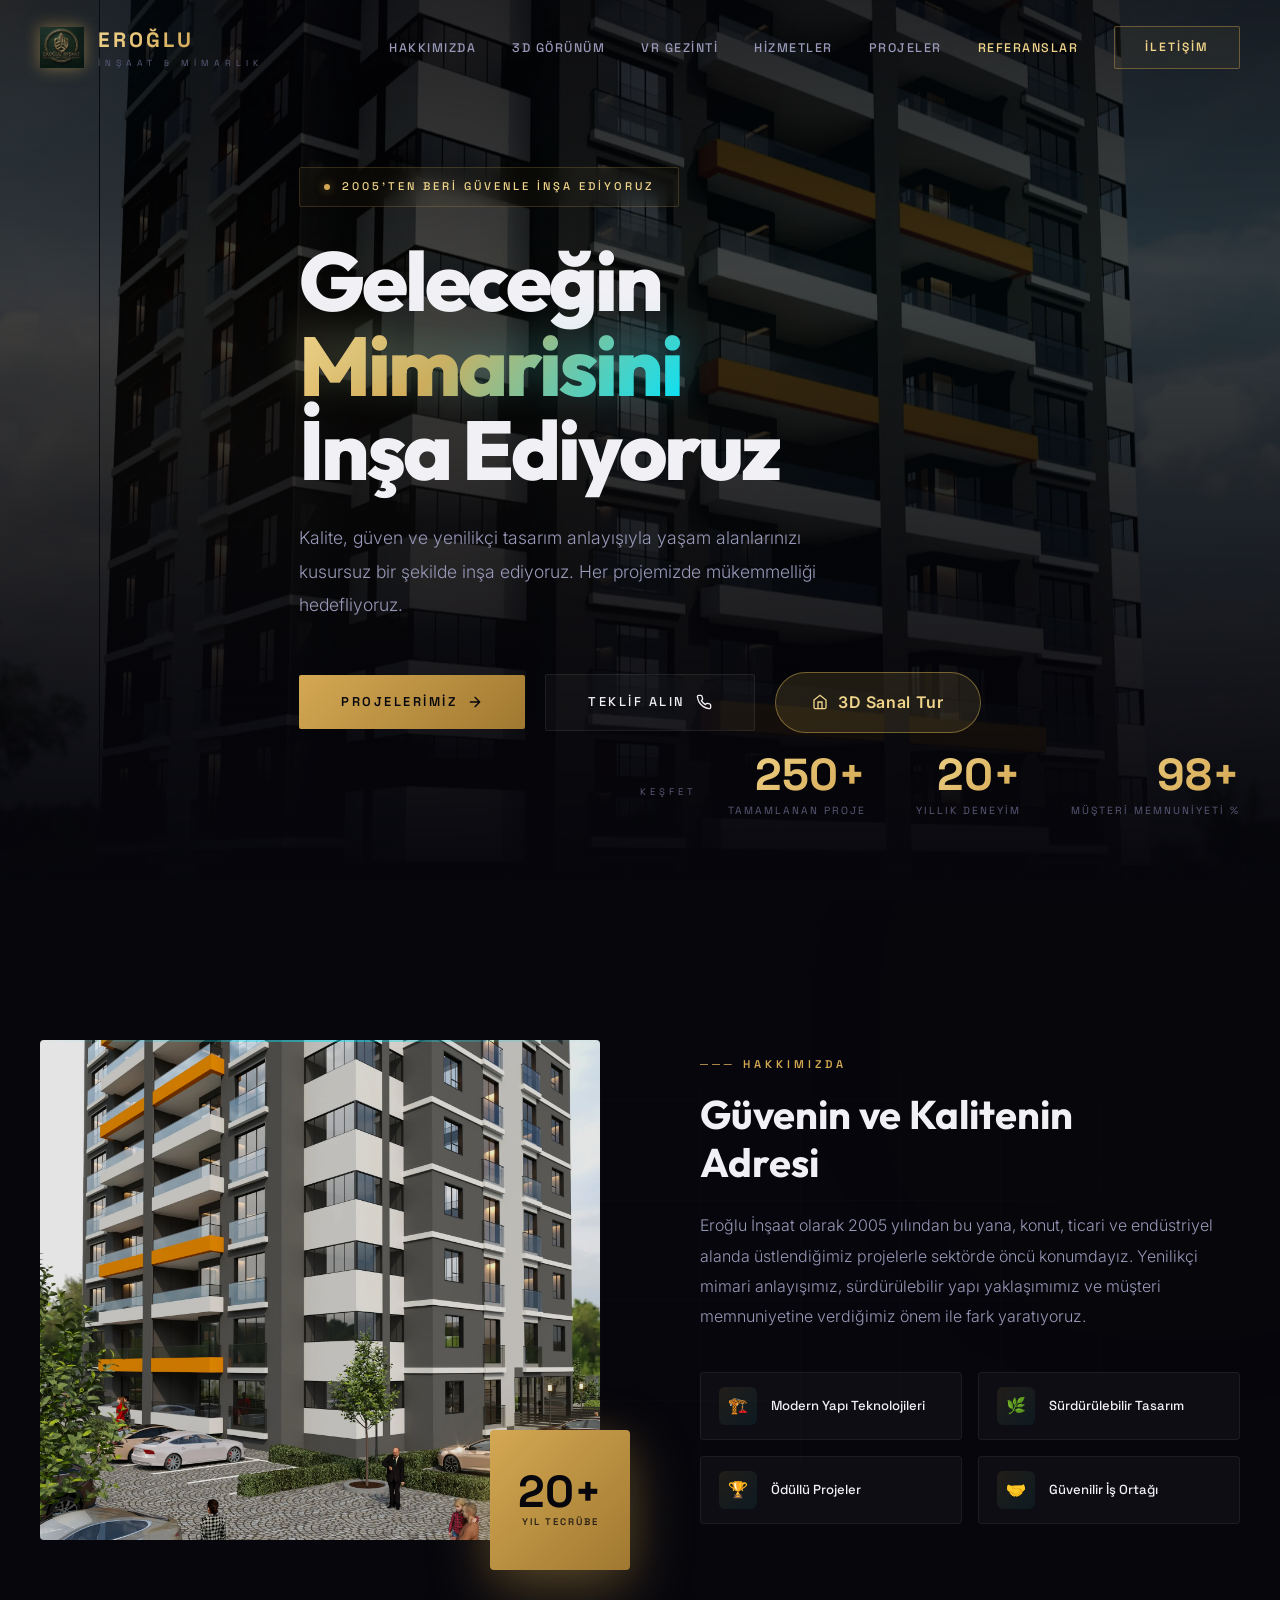
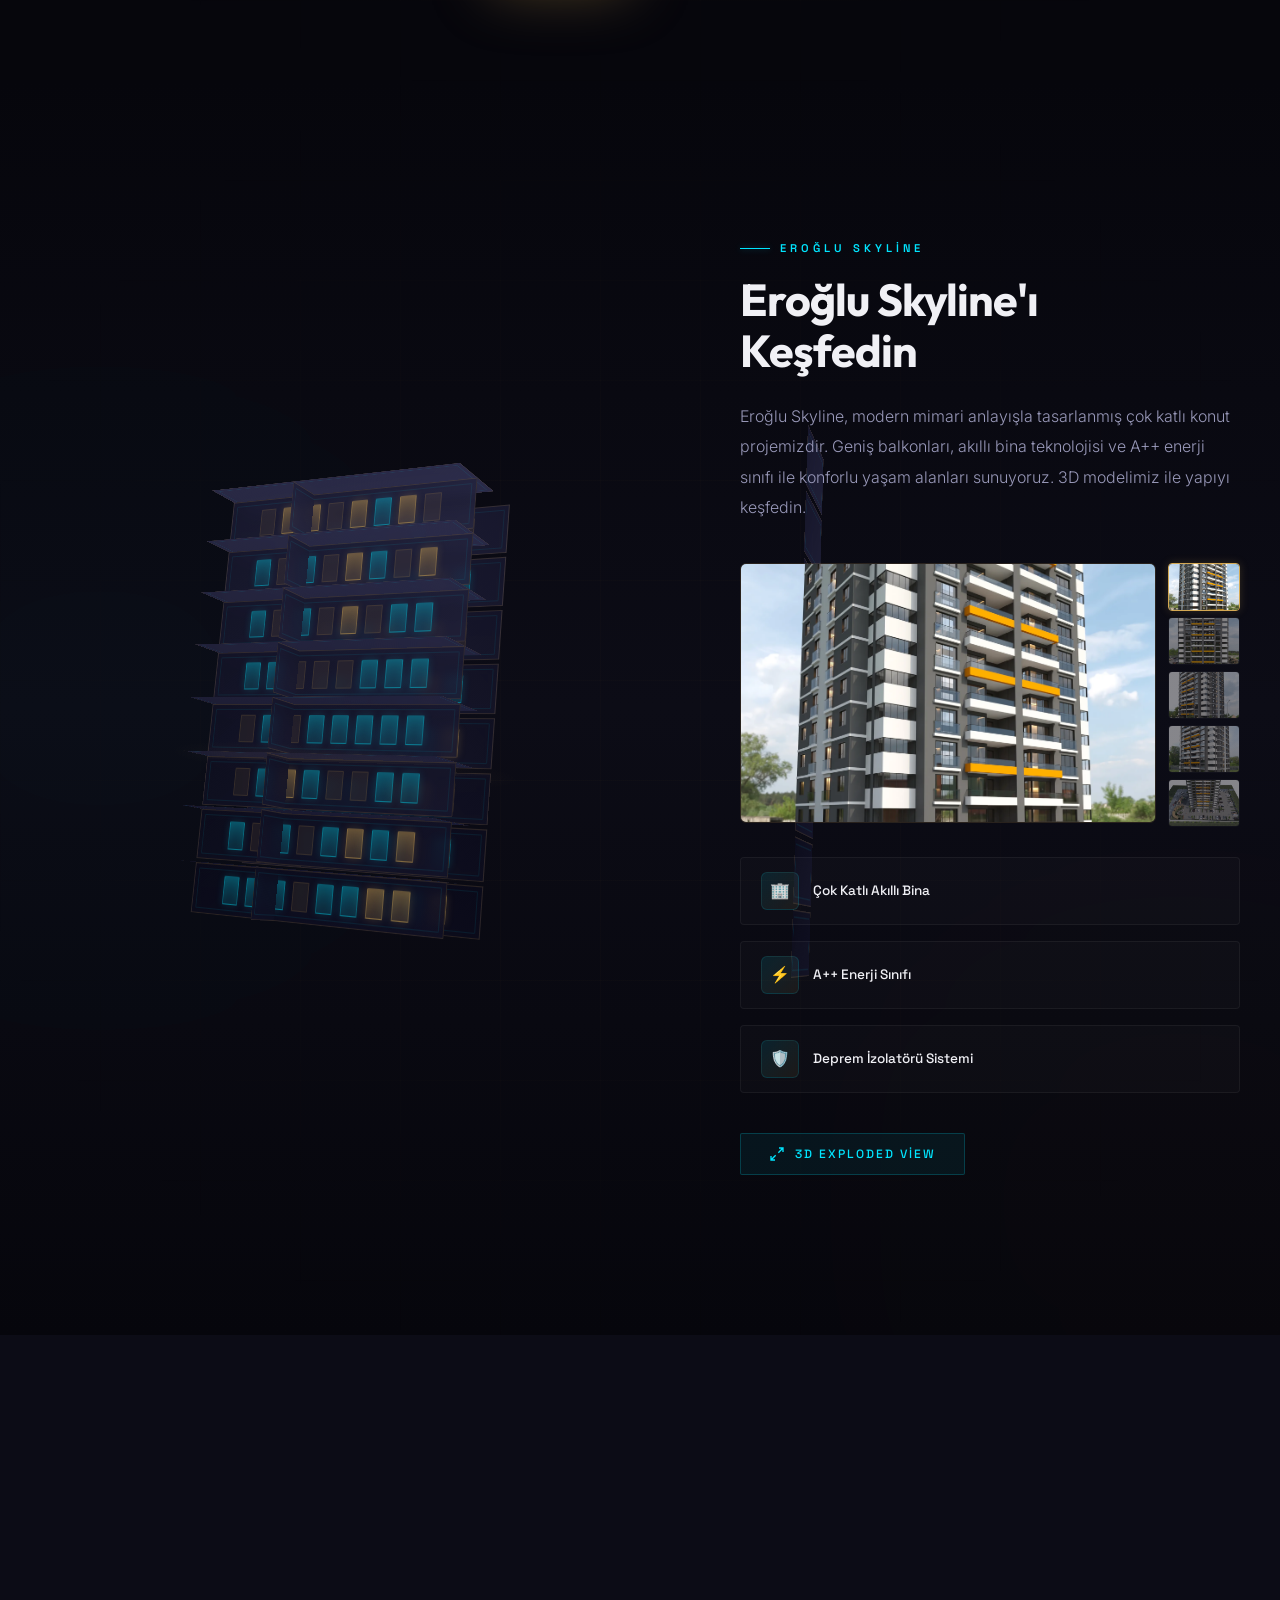
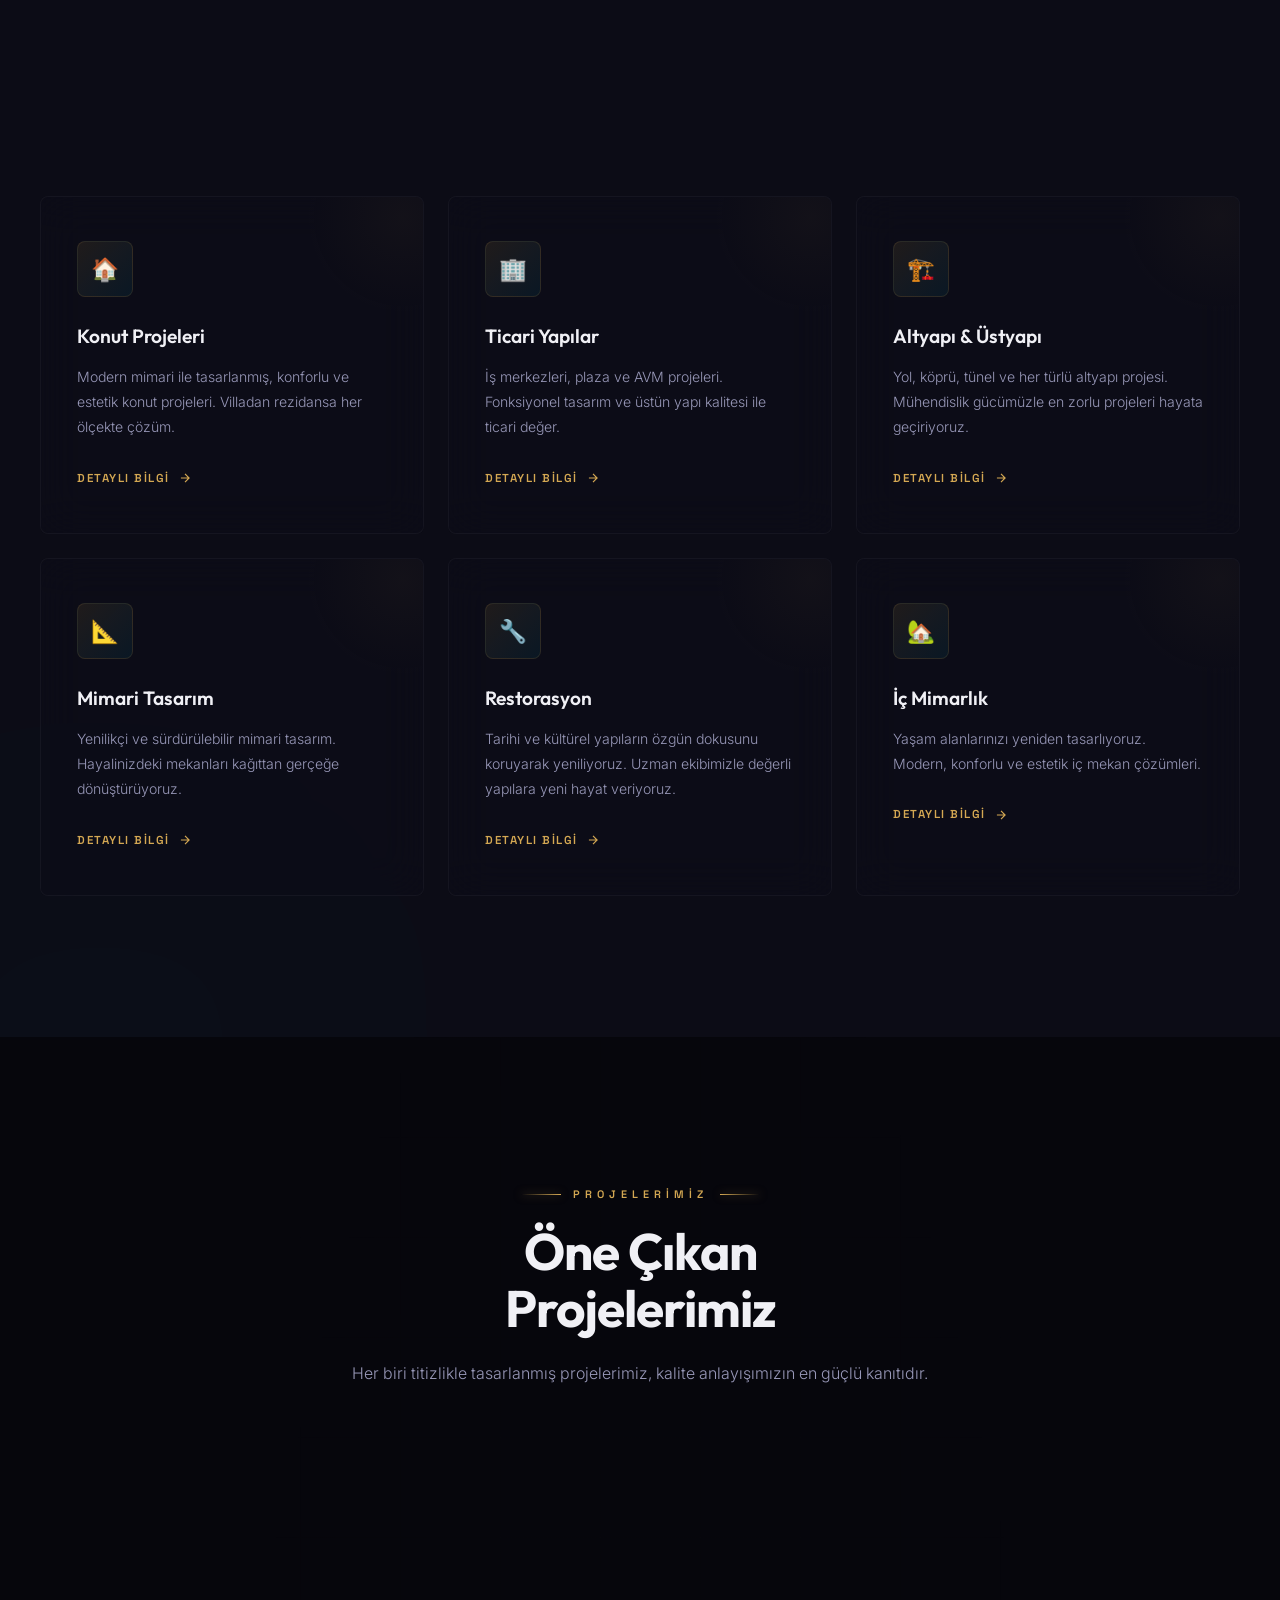
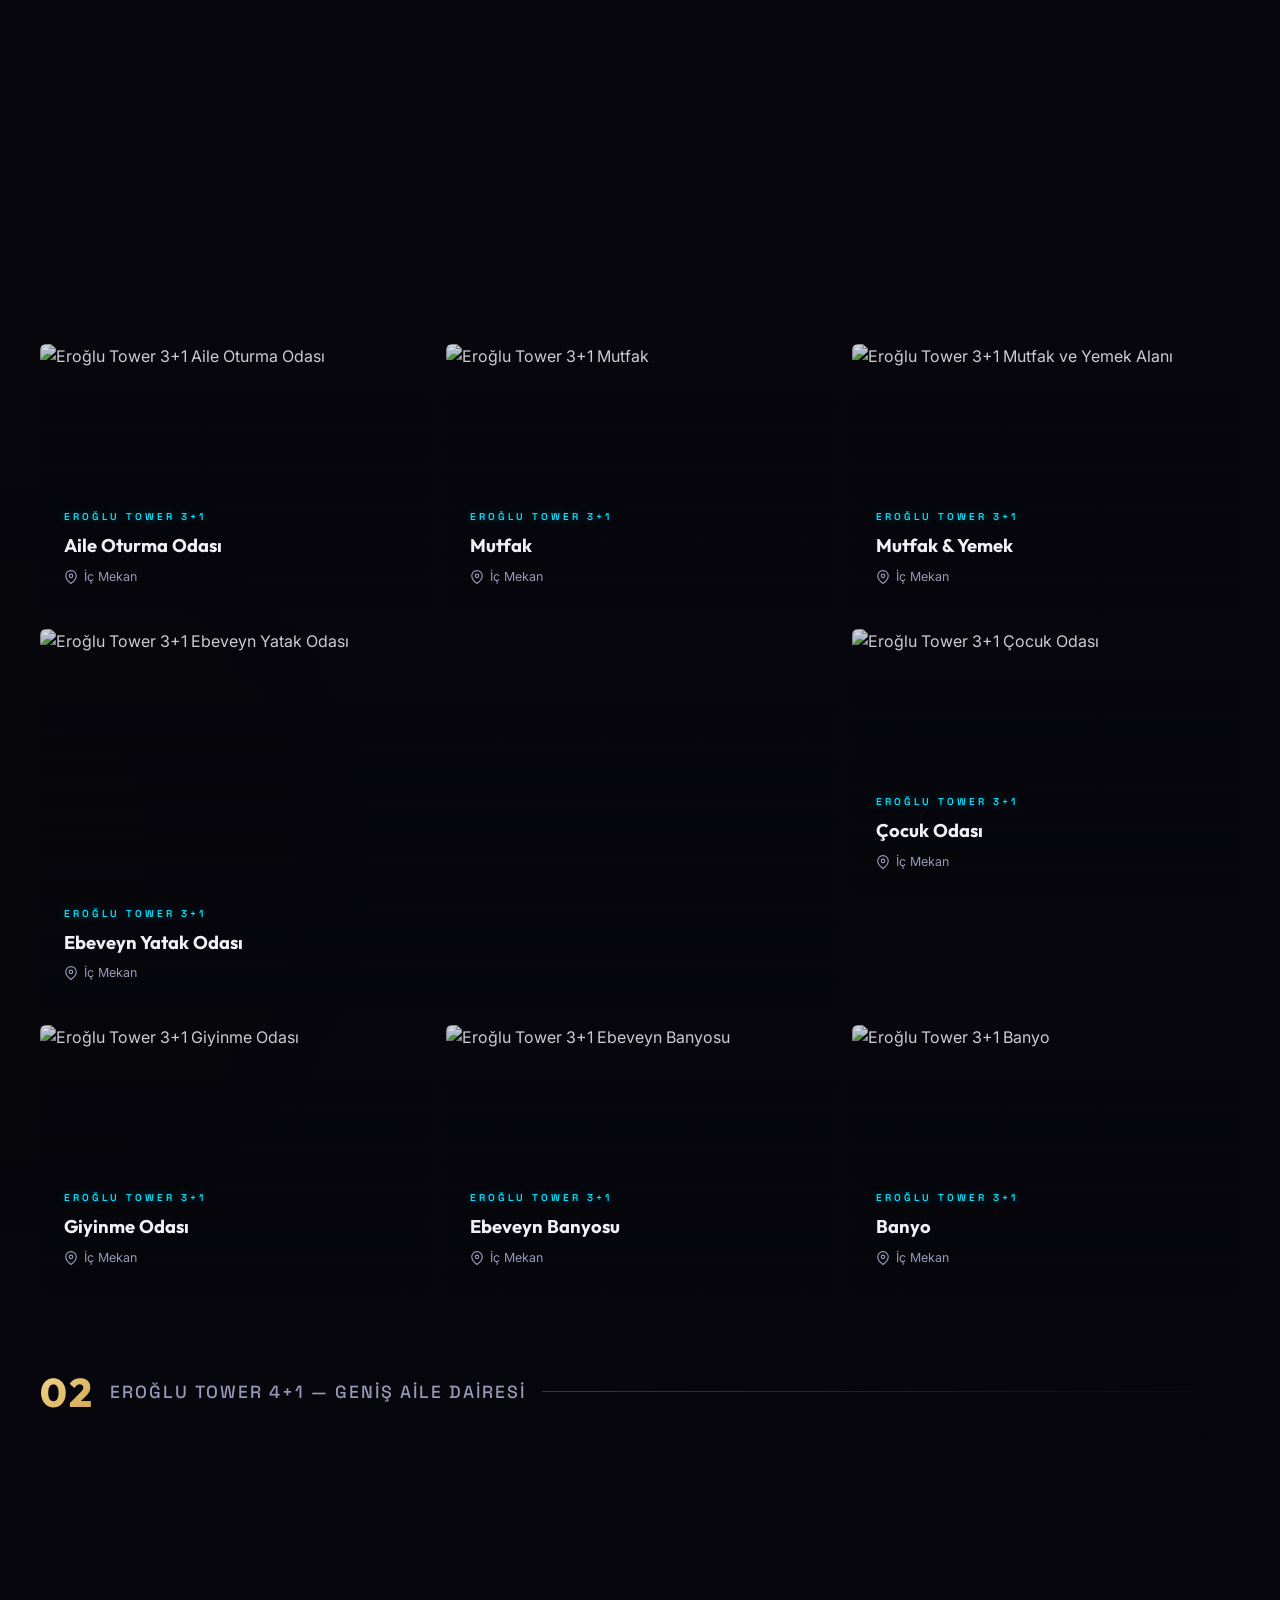
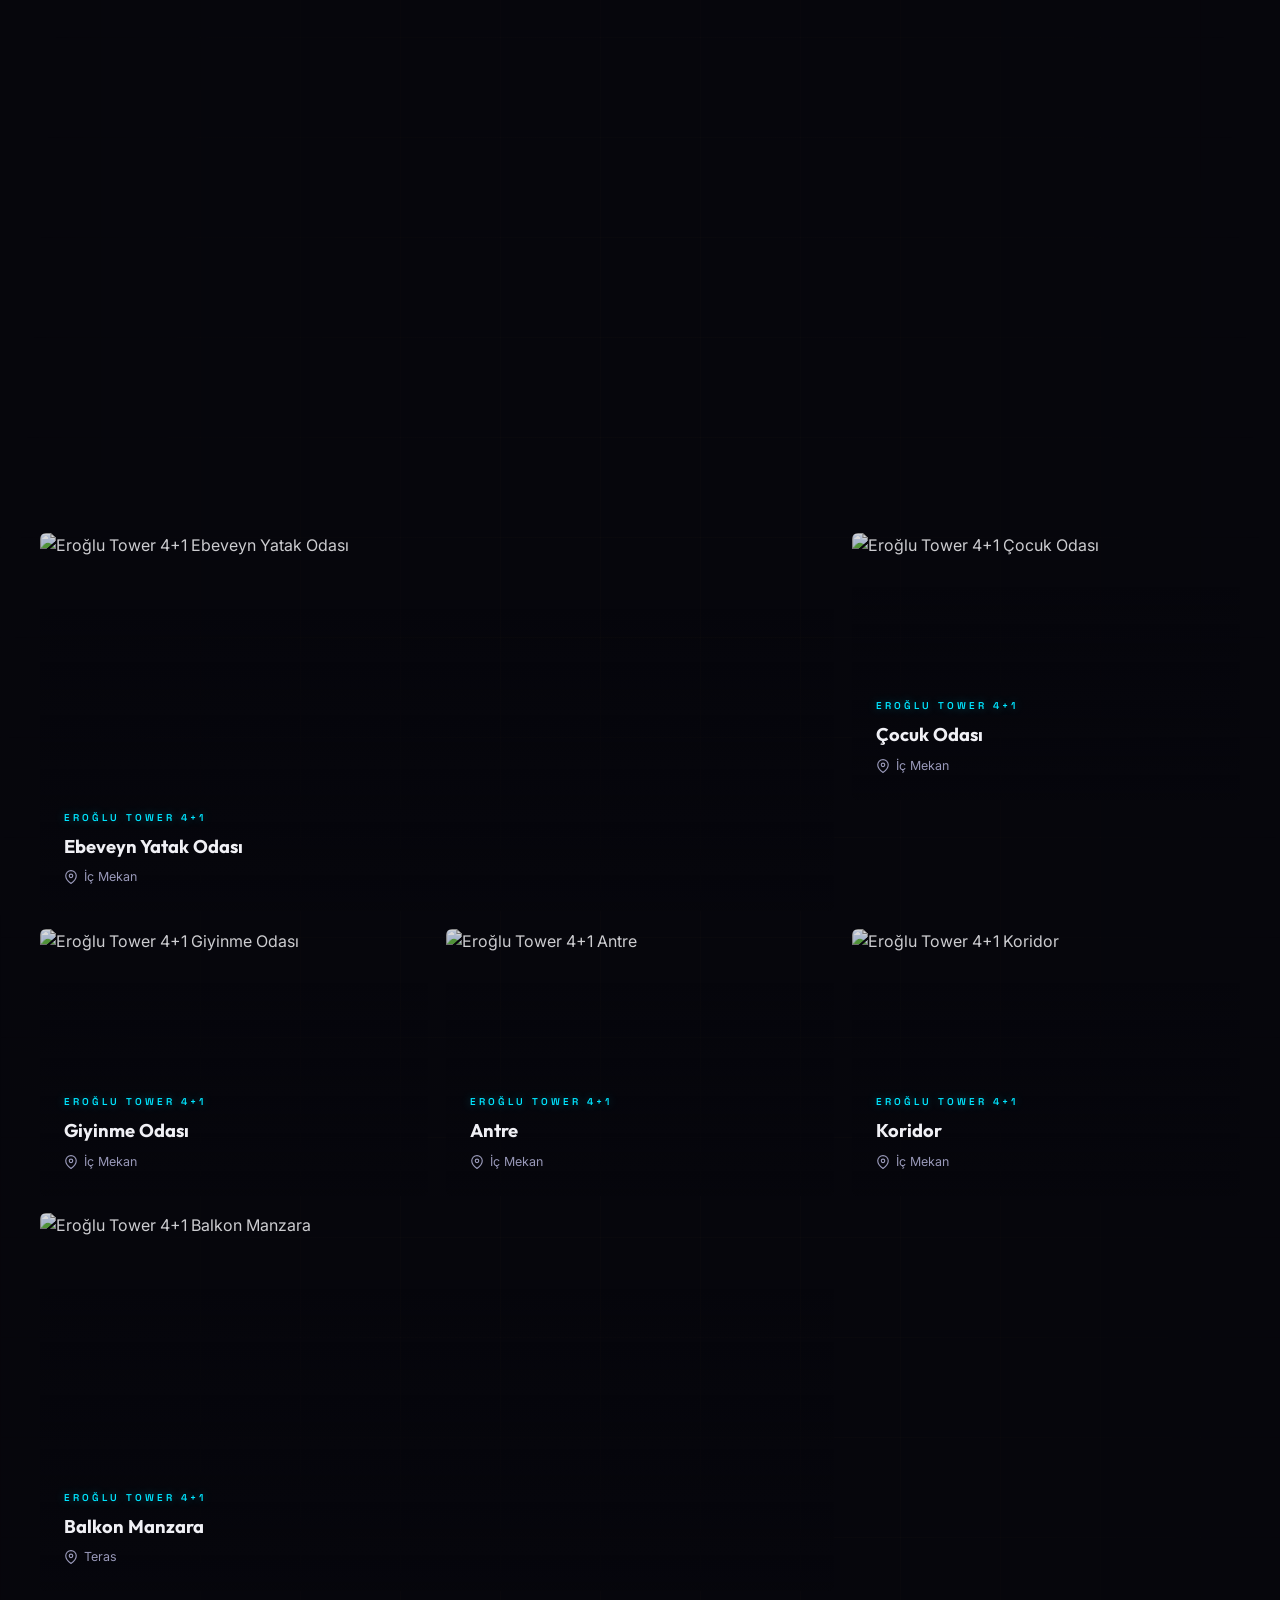
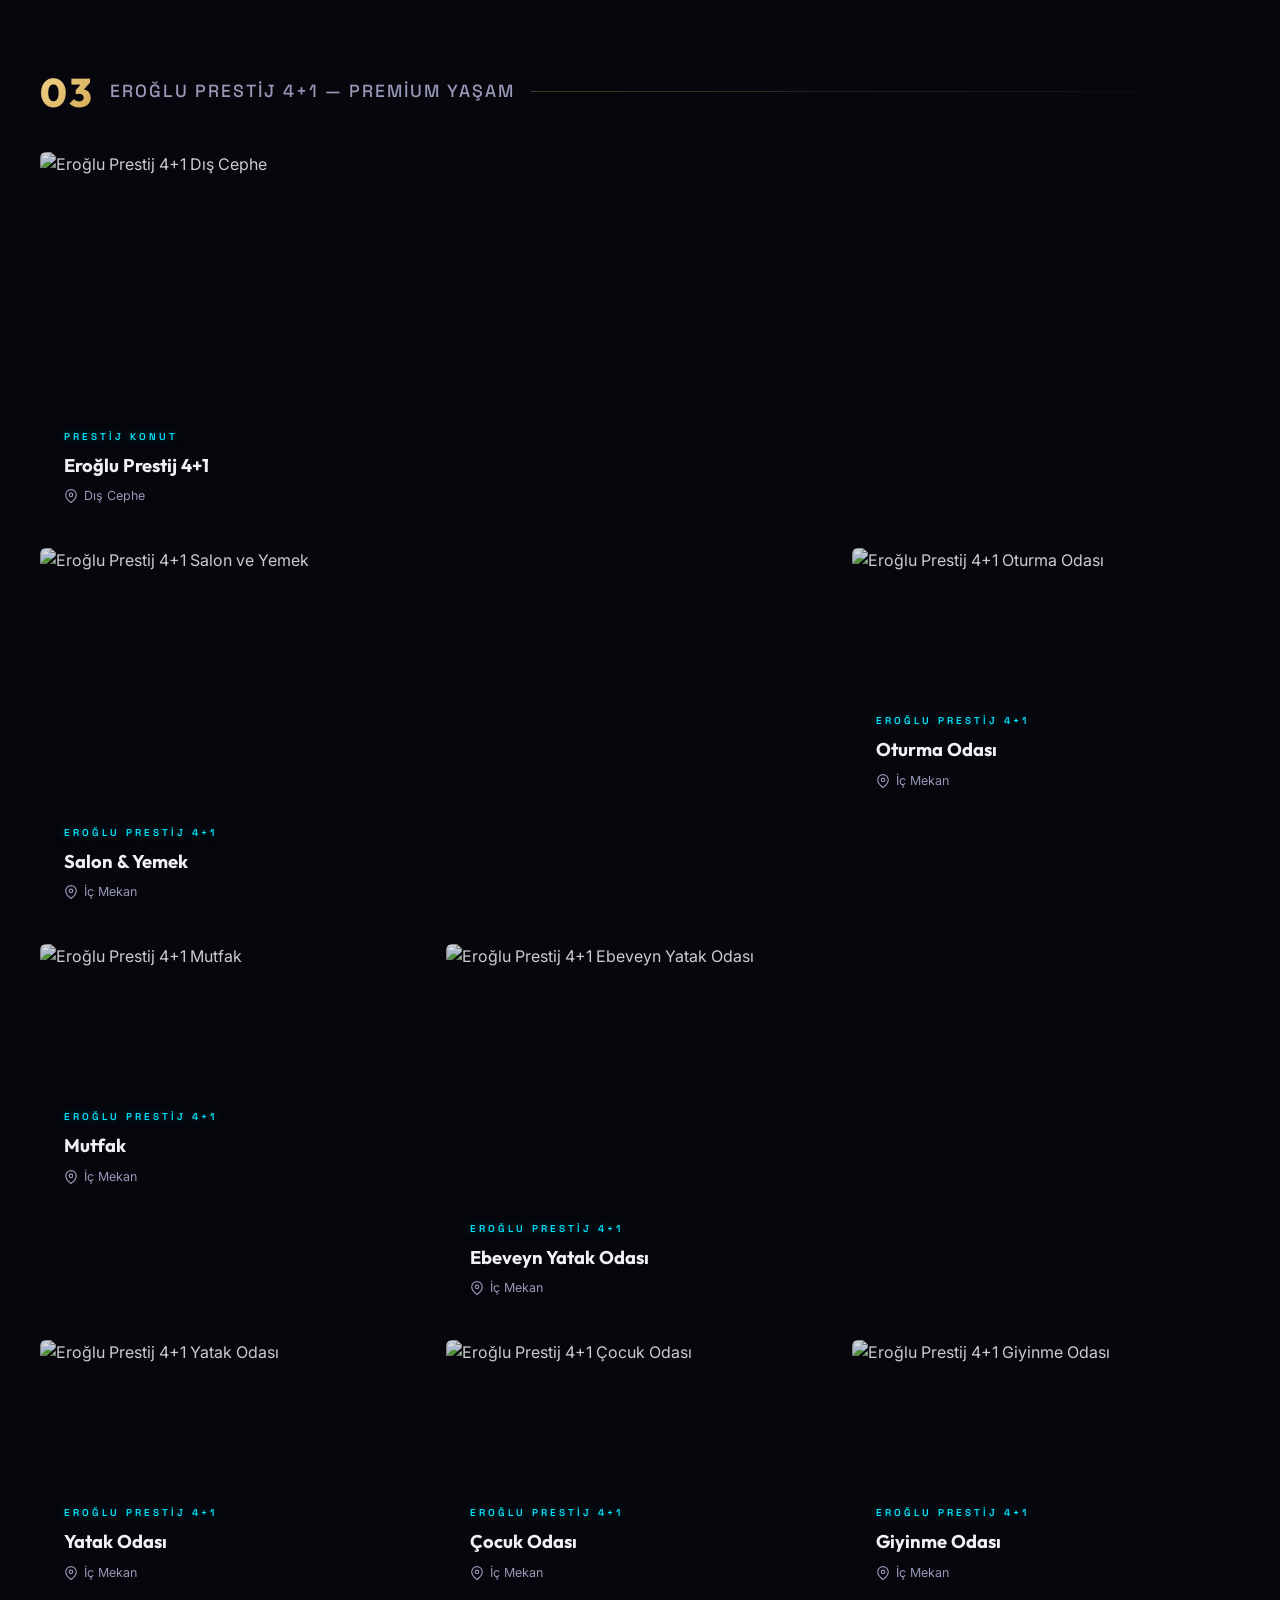
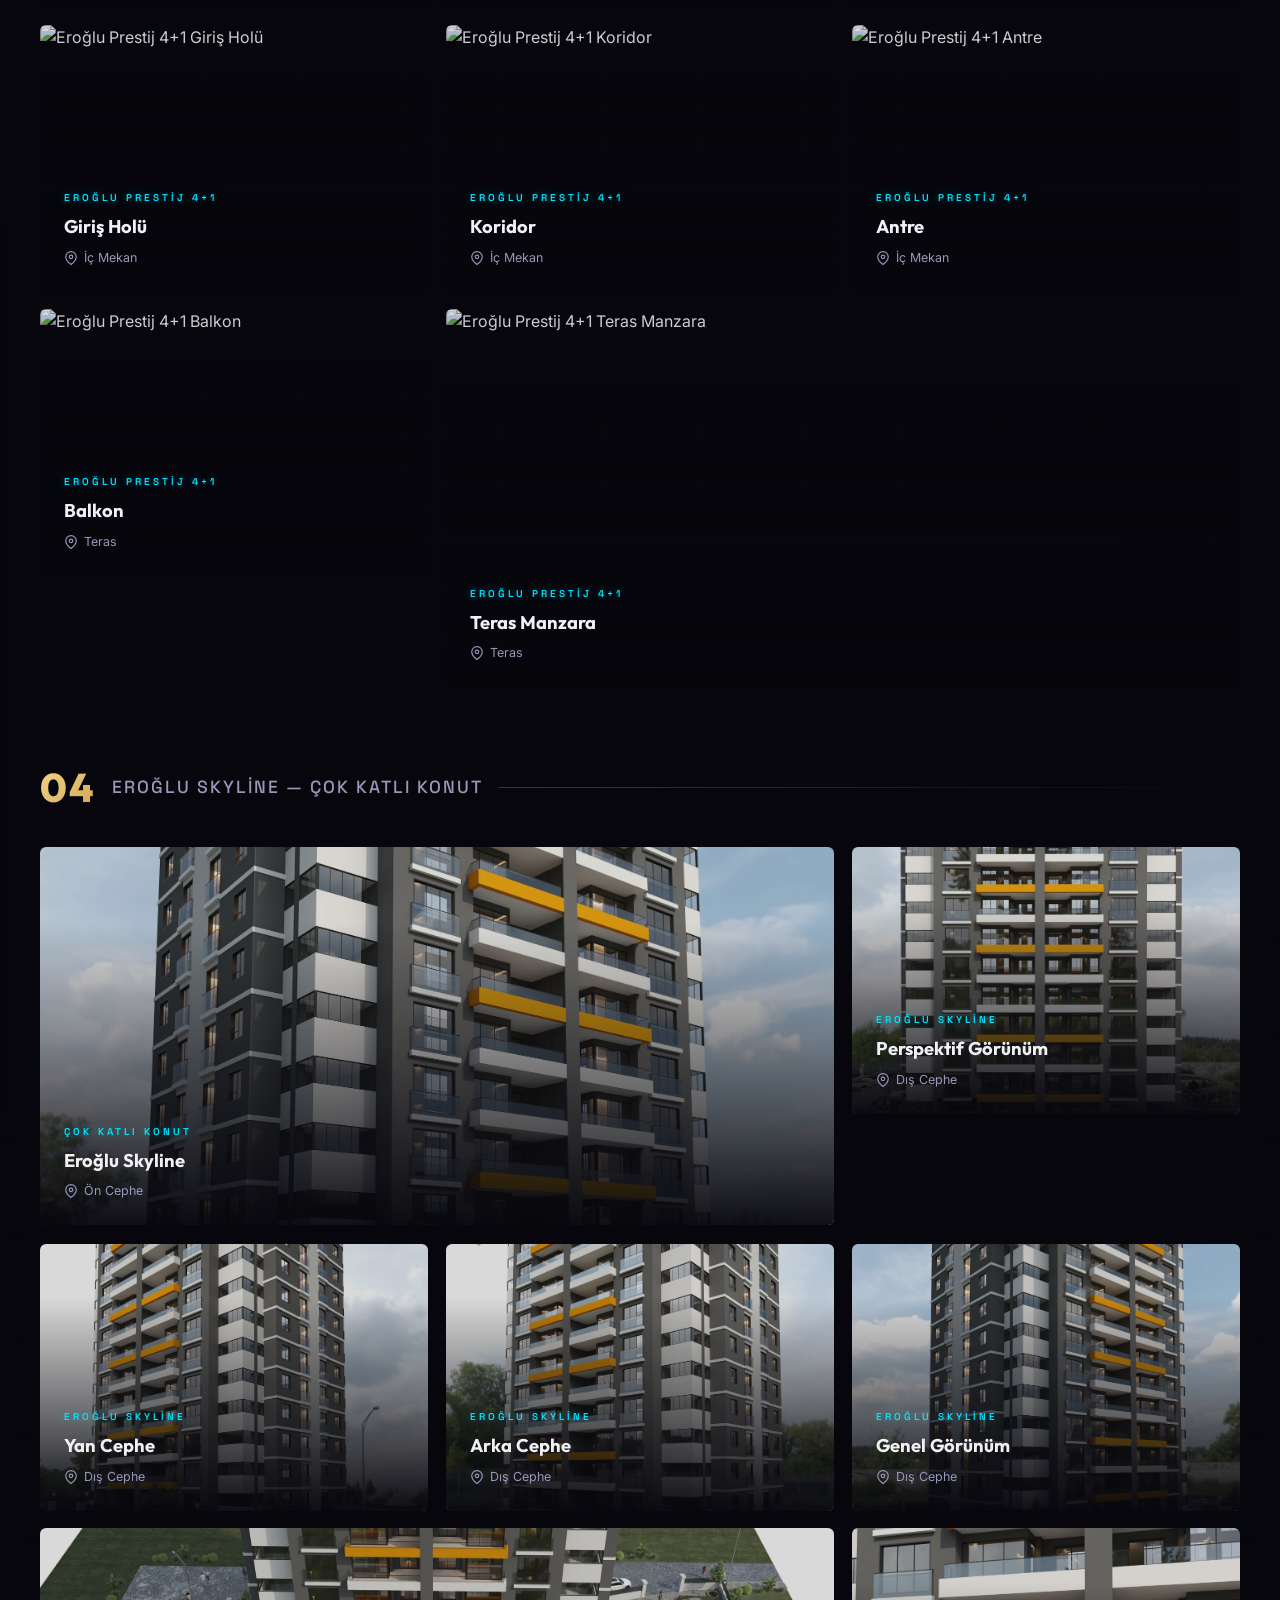
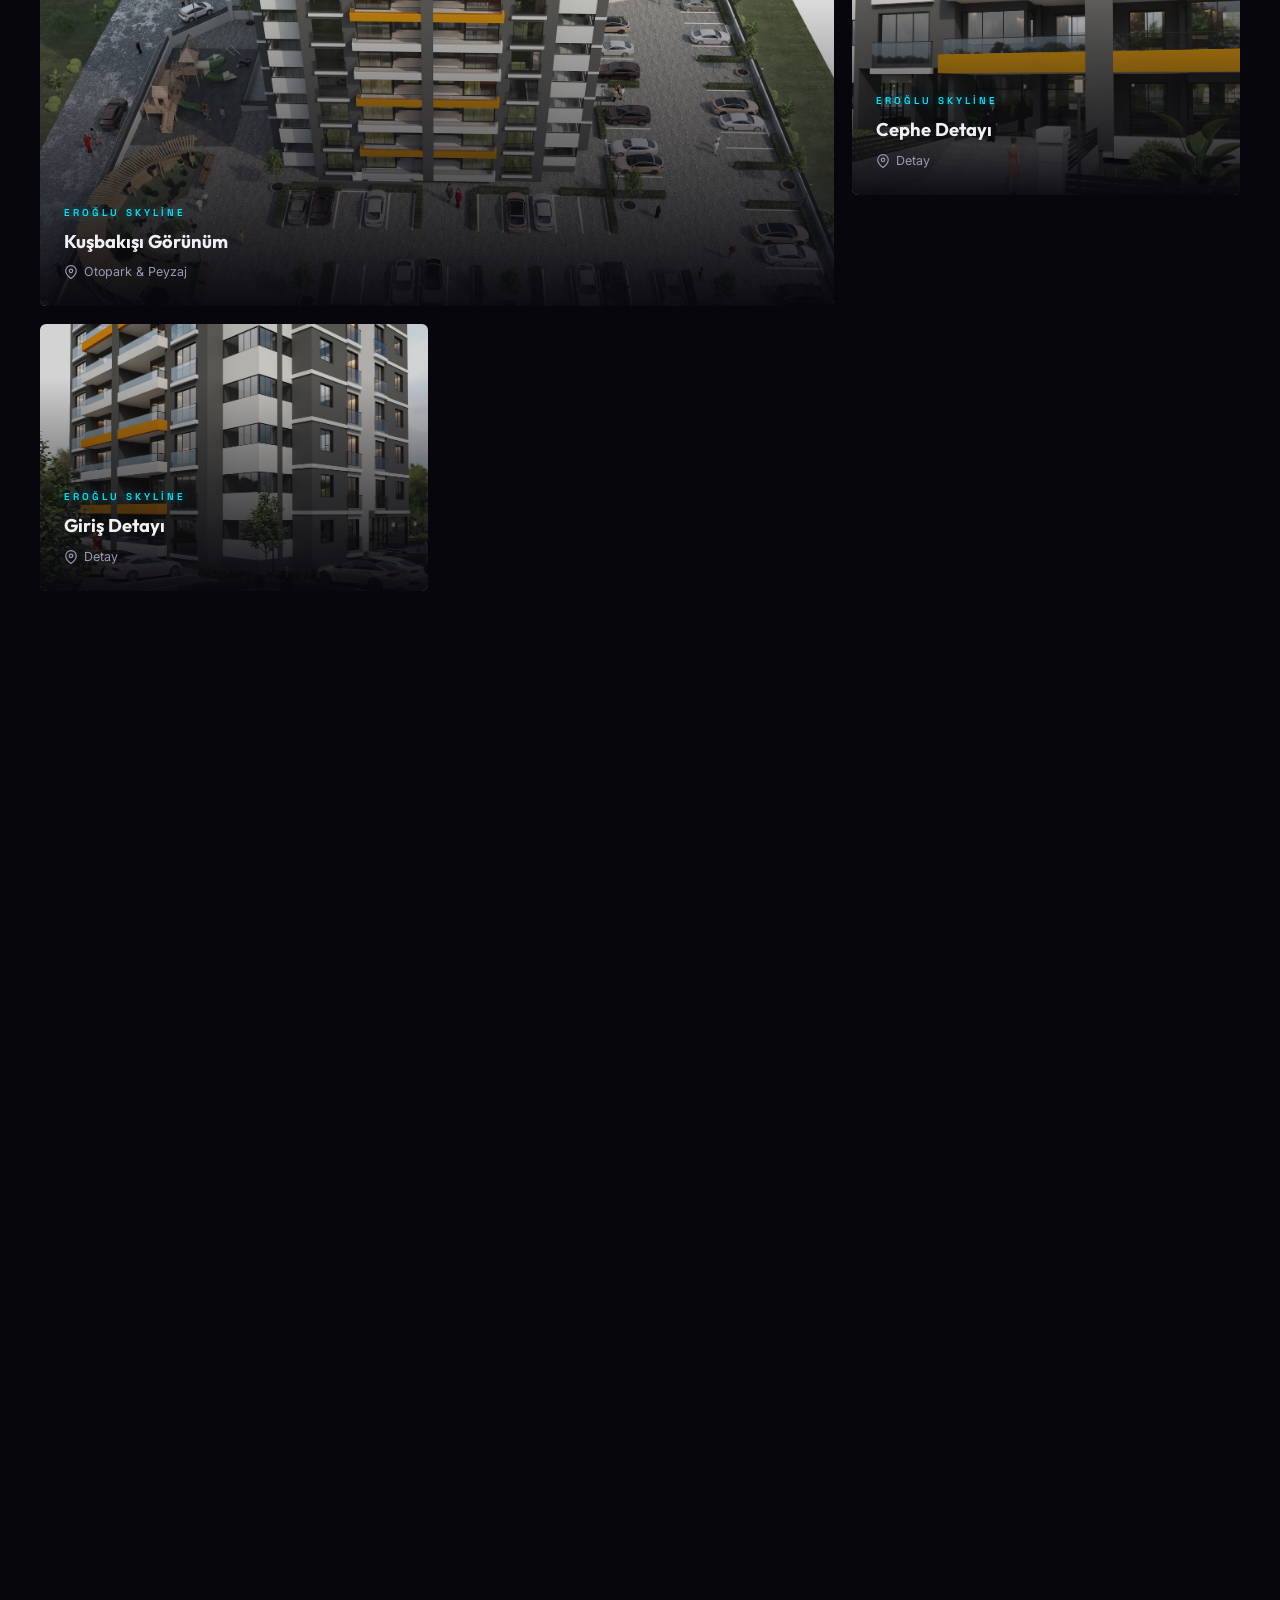
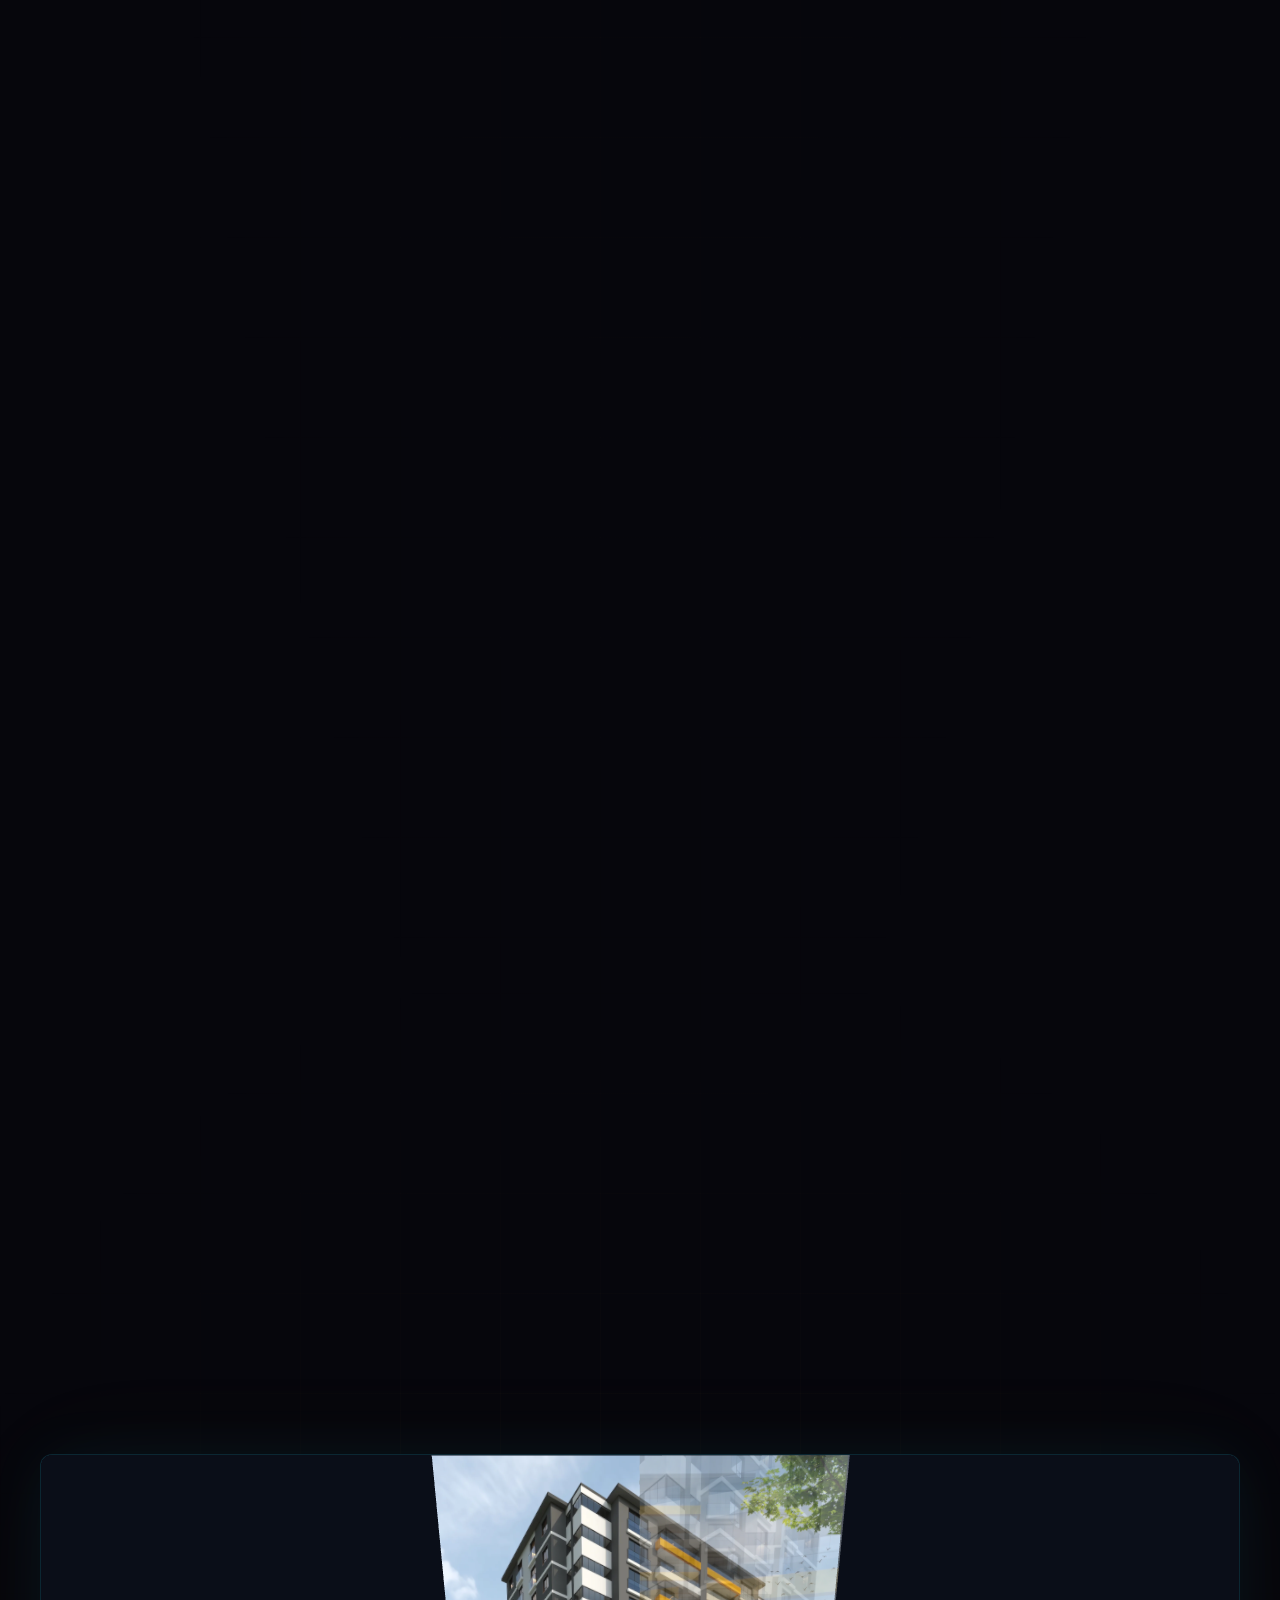
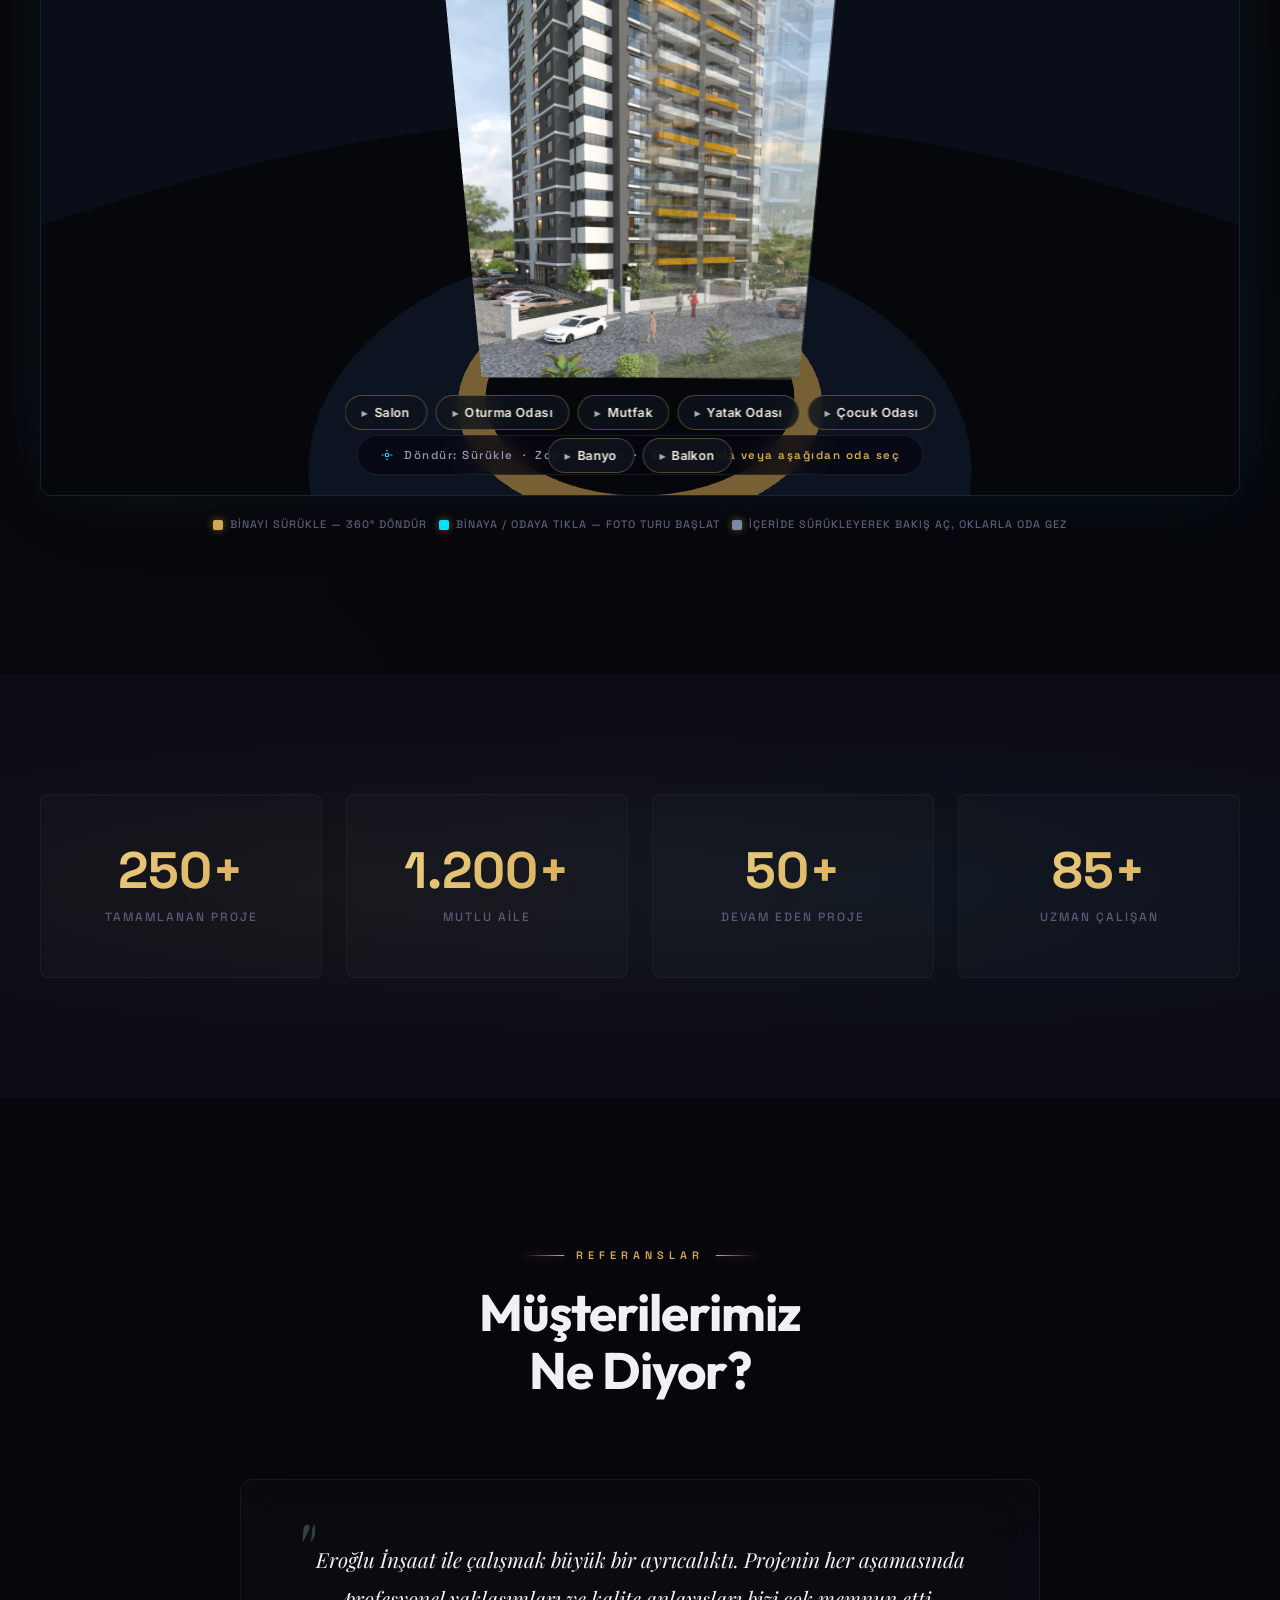
==== commit f7c02ad9: "refactor: 3 yeni proje projeler bolumunun en basina alindi Tower 3+1, Tower 4+1 ve Prestij 4+1 ilk 3" ====
--- a/index.html
+++ b/index.html
@@ -327,8 +327,320 @@
         <p class="section-desc">Her biri titizlikle tasarlanmış projelerimiz, kalite anlayışımızın en güçlü kanıtıdır.</p>
       </div>
 
+      <!-- ── Eroğlu Tower 3+1 ── -->
+      <div class="project-section-title reveal"><span>01</span> Eroğlu Tower 3+1 — Modern Daire</div>
+      <div class="projects-grid">
+        <div class="project-card featured reveal">
+          <img src="assets/images/tower31-salon.jpg" alt="Eroğlu Tower 3+1 Salon" loading="lazy">
+          <div class="project-overlay">
+            <span class="project-category">3+1 Konut</span>
+            <h3 class="project-name">Eroğlu Tower 3+1</h3>
+            <p class="project-location"><svg width="14" height="14" viewBox="0 0 24 24" fill="none" stroke="currentColor" stroke-width="2"><path d="M21 10c0 7-9 13-9 13s-9-6-9-13a9 9 0 0 1 18 0z"/><circle cx="12" cy="10" r="3"/></svg> Salon</p>
+          </div>
+          <div class="project-card-border"></div>
+        </div>
+        <div class="project-card reveal" style="transition-delay:0.1s">
+          <img src="assets/images/tower31-oturma.jpg" alt="Eroğlu Tower 3+1 Oturma Odası" loading="lazy">
+          <div class="project-overlay">
+            <span class="project-category">Eroğlu Tower 3+1</span>
+            <h3 class="project-name">Oturma Odası</h3>
+            <p class="project-location"><svg width="14" height="14" viewBox="0 0 24 24" fill="none" stroke="currentColor" stroke-width="2"><path d="M21 10c0 7-9 13-9 13s-9-6-9-13a9 9 0 0 1 18 0z"/><circle cx="12" cy="10" r="3"/></svg> İç Mekan</p>
+          </div>
+          <div class="project-card-border"></div>
+        </div>
+        <div class="project-card reveal" style="transition-delay:0.2s">
+          <img src="assets/images/tower31-oturma2.jpg" alt="Eroğlu Tower 3+1 Aile Oturma Odası" loading="lazy">
+          <div class="project-overlay">
+            <span class="project-category">Eroğlu Tower 3+1</span>
+            <h3 class="project-name">Aile Oturma Odası</h3>
+            <p class="project-location"><svg width="14" height="14" viewBox="0 0 24 24" fill="none" stroke="currentColor" stroke-width="2"><path d="M21 10c0 7-9 13-9 13s-9-6-9-13a9 9 0 0 1 18 0z"/><circle cx="12" cy="10" r="3"/></svg> İç Mekan</p>
+          </div>
+          <div class="project-card-border"></div>
+        </div>
+        <div class="project-card reveal" style="transition-delay:0.1s">
+          <img src="assets/images/tower31-mutfak.jpg" alt="Eroğlu Tower 3+1 Mutfak" loading="lazy">
+          <div class="project-overlay">
+            <span class="project-category">Eroğlu Tower 3+1</span>
+            <h3 class="project-name">Mutfak</h3>
+            <p class="project-location"><svg width="14" height="14" viewBox="0 0 24 24" fill="none" stroke="currentColor" stroke-width="2"><path d="M21 10c0 7-9 13-9 13s-9-6-9-13a9 9 0 0 1 18 0z"/><circle cx="12" cy="10" r="3"/></svg> İç Mekan</p>
+          </div>
+          <div class="project-card-border"></div>
+        </div>
+        <div class="project-card reveal" style="transition-delay:0.2s">
+          <img src="assets/images/tower31-yemek.jpg" alt="Eroğlu Tower 3+1 Mutfak ve Yemek Alanı" loading="lazy">
+          <div class="project-overlay">
+            <span class="project-category">Eroğlu Tower 3+1</span>
+            <h3 class="project-name">Mutfak &amp; Yemek</h3>
+            <p class="project-location"><svg width="14" height="14" viewBox="0 0 24 24" fill="none" stroke="currentColor" stroke-width="2"><path d="M21 10c0 7-9 13-9 13s-9-6-9-13a9 9 0 0 1 18 0z"/><circle cx="12" cy="10" r="3"/></svg> İç Mekan</p>
+          </div>
+          <div class="project-card-border"></div>
+        </div>
+        <div class="project-card featured reveal" style="transition-delay:0.1s">
+          <img src="assets/images/tower31-ebeveyn.jpg" alt="Eroğlu Tower 3+1 Ebeveyn Yatak Odası" loading="lazy">
+          <div class="project-overlay">
+            <span class="project-category">Eroğlu Tower 3+1</span>
+            <h3 class="project-name">Ebeveyn Yatak Odası</h3>
+            <p class="project-location"><svg width="14" height="14" viewBox="0 0 24 24" fill="none" stroke="currentColor" stroke-width="2"><path d="M21 10c0 7-9 13-9 13s-9-6-9-13a9 9 0 0 1 18 0z"/><circle cx="12" cy="10" r="3"/></svg> İç Mekan</p>
+          </div>
+          <div class="project-card-border"></div>
+        </div>
+        <div class="project-card reveal" style="transition-delay:0.2s">
+          <img src="assets/images/tower31-cocuk.jpg" alt="Eroğlu Tower 3+1 Çocuk Odası" loading="lazy">
+          <div class="project-overlay">
+            <span class="project-category">Eroğlu Tower 3+1</span>
+            <h3 class="project-name">Çocuk Odası</h3>
+            <p class="project-location"><svg width="14" height="14" viewBox="0 0 24 24" fill="none" stroke="currentColor" stroke-width="2"><path d="M21 10c0 7-9 13-9 13s-9-6-9-13a9 9 0 0 1 18 0z"/><circle cx="12" cy="10" r="3"/></svg> İç Mekan</p>
+          </div>
+          <div class="project-card-border"></div>
+        </div>
+        <div class="project-card reveal" style="transition-delay:0.3s">
+          <img src="assets/images/tower31-giyinme.jpg" alt="Eroğlu Tower 3+1 Giyinme Odası" loading="lazy">
+          <div class="project-overlay">
+            <span class="project-category">Eroğlu Tower 3+1</span>
+            <h3 class="project-name">Giyinme Odası</h3>
+            <p class="project-location"><svg width="14" height="14" viewBox="0 0 24 24" fill="none" stroke="currentColor" stroke-width="2"><path d="M21 10c0 7-9 13-9 13s-9-6-9-13a9 9 0 0 1 18 0z"/><circle cx="12" cy="10" r="3"/></svg> İç Mekan</p>
+          </div>
+          <div class="project-card-border"></div>
+        </div>
+        <div class="project-card reveal" style="transition-delay:0.1s">
+          <img src="assets/images/tower31-banyo.jpg" alt="Eroğlu Tower 3+1 Ebeveyn Banyosu" loading="lazy">
+          <div class="project-overlay">
+            <span class="project-category">Eroğlu Tower 3+1</span>
+            <h3 class="project-name">Ebeveyn Banyosu</h3>
+            <p class="project-location"><svg width="14" height="14" viewBox="0 0 24 24" fill="none" stroke="currentColor" stroke-width="2"><path d="M21 10c0 7-9 13-9 13s-9-6-9-13a9 9 0 0 1 18 0z"/><circle cx="12" cy="10" r="3"/></svg> İç Mekan</p>
+          </div>
+          <div class="project-card-border"></div>
+        </div>
+        <div class="project-card reveal" style="transition-delay:0.2s">
+          <img src="assets/images/tower31-banyo2.jpg" alt="Eroğlu Tower 3+1 Banyo" loading="lazy">
+          <div class="project-overlay">
+            <span class="project-category">Eroğlu Tower 3+1</span>
+            <h3 class="project-name">Banyo</h3>
+            <p class="project-location"><svg width="14" height="14" viewBox="0 0 24 24" fill="none" stroke="currentColor" stroke-width="2"><path d="M21 10c0 7-9 13-9 13s-9-6-9-13a9 9 0 0 1 18 0z"/><circle cx="12" cy="10" r="3"/></svg> İç Mekan</p>
+          </div>
+          <div class="project-card-border"></div>
+        </div>
+      </div>
+
+      <!-- ── Eroğlu Tower 4+1 ── -->
+      <div class="project-section-title reveal"><span>02</span> Eroğlu Tower 4+1 — Geniş Aile Dairesi</div>
+      <div class="projects-grid">
+        <div class="project-card featured reveal">
+          <img src="assets/images/tower41-salon.jpg" alt="Eroğlu Tower 4+1 Salon" loading="lazy">
+          <div class="project-overlay">
+            <span class="project-category">4+1 Konut</span>
+            <h3 class="project-name">Eroğlu Tower 4+1</h3>
+            <p class="project-location"><svg width="14" height="14" viewBox="0 0 24 24" fill="none" stroke="currentColor" stroke-width="2"><path d="M21 10c0 7-9 13-9 13s-9-6-9-13a9 9 0 0 1 18 0z"/><circle cx="12" cy="10" r="3"/></svg> Salon</p>
+          </div>
+          <div class="project-card-border"></div>
+        </div>
+        <div class="project-card reveal" style="transition-delay:0.1s">
+          <img src="assets/images/tower41-oturma.jpg" alt="Eroğlu Tower 4+1 Oturma Odası" loading="lazy">
+          <div class="project-overlay">
+            <span class="project-category">Eroğlu Tower 4+1</span>
+            <h3 class="project-name">Oturma Odası</h3>
+            <p class="project-location"><svg width="14" height="14" viewBox="0 0 24 24" fill="none" stroke="currentColor" stroke-width="2"><path d="M21 10c0 7-9 13-9 13s-9-6-9-13a9 9 0 0 1 18 0z"/><circle cx="12" cy="10" r="3"/></svg> İç Mekan</p>
+          </div>
+          <div class="project-card-border"></div>
+        </div>
+        <div class="project-card reveal" style="transition-delay:0.2s">
+          <img src="assets/images/tower41-mutfak.jpg" alt="Eroğlu Tower 4+1 Mutfak ve Yemek" loading="lazy">
+          <div class="project-overlay">
+            <span class="project-category">Eroğlu Tower 4+1</span>
+            <h3 class="project-name">Mutfak &amp; Yemek</h3>
+            <p class="project-location"><svg width="14" height="14" viewBox="0 0 24 24" fill="none" stroke="currentColor" stroke-width="2"><path d="M21 10c0 7-9 13-9 13s-9-6-9-13a9 9 0 0 1 18 0z"/><circle cx="12" cy="10" r="3"/></svg> İç Mekan</p>
+          </div>
+          <div class="project-card-border"></div>
+        </div>
+        <div class="project-card reveal" style="transition-delay:0.1s">
+          <img src="assets/images/tower41-yemek.jpg" alt="Eroğlu Tower 4+1 Yemek Odası" loading="lazy">
+          <div class="project-overlay">
+            <span class="project-category">Eroğlu Tower 4+1</span>
+            <h3 class="project-name">Yemek Odası</h3>
+            <p class="project-location"><svg width="14" height="14" viewBox="0 0 24 24" fill="none" stroke="currentColor" stroke-width="2"><path d="M21 10c0 7-9 13-9 13s-9-6-9-13a9 9 0 0 1 18 0z"/><circle cx="12" cy="10" r="3"/></svg> İç Mekan</p>
+          </div>
+          <div class="project-card-border"></div>
+        </div>
+        <div class="project-card featured reveal" style="transition-delay:0.2s">
+          <img src="assets/images/tower41-ebeveyn.jpg" alt="Eroğlu Tower 4+1 Ebeveyn Yatak Odası" loading="lazy">
+          <div class="project-overlay">
+            <span class="project-category">Eroğlu Tower 4+1</span>
+            <h3 class="project-name">Ebeveyn Yatak Odası</h3>
+            <p class="project-location"><svg width="14" height="14" viewBox="0 0 24 24" fill="none" stroke="currentColor" stroke-width="2"><path d="M21 10c0 7-9 13-9 13s-9-6-9-13a9 9 0 0 1 18 0z"/><circle cx="12" cy="10" r="3"/></svg> İç Mekan</p>
+          </div>
+          <div class="project-card-border"></div>
+        </div>
+        <div class="project-card reveal" style="transition-delay:0.1s">
+          <img src="assets/images/tower41-cocuk.jpg" alt="Eroğlu Tower 4+1 Çocuk Odası" loading="lazy">
+          <div class="project-overlay">
+            <span class="project-category">Eroğlu Tower 4+1</span>
+            <h3 class="project-name">Çocuk Odası</h3>
+            <p class="project-location"><svg width="14" height="14" viewBox="0 0 24 24" fill="none" stroke="currentColor" stroke-width="2"><path d="M21 10c0 7-9 13-9 13s-9-6-9-13a9 9 0 0 1 18 0z"/><circle cx="12" cy="10" r="3"/></svg> İç Mekan</p>
+          </div>
+          <div class="project-card-border"></div>
+        </div>
+        <div class="project-card reveal" style="transition-delay:0.2s">
+          <img src="assets/images/tower41-giyinme.jpg" alt="Eroğlu Tower 4+1 Giyinme Odası" loading="lazy">
+          <div class="project-overlay">
+            <span class="project-category">Eroğlu Tower 4+1</span>
+            <h3 class="project-name">Giyinme Odası</h3>
+            <p class="project-location"><svg width="14" height="14" viewBox="0 0 24 24" fill="none" stroke="currentColor" stroke-width="2"><path d="M21 10c0 7-9 13-9 13s-9-6-9-13a9 9 0 0 1 18 0z"/><circle cx="12" cy="10" r="3"/></svg> İç Mekan</p>
+          </div>
+          <div class="project-card-border"></div>
+        </div>
+        <div class="project-card reveal" style="transition-delay:0.3s">
+          <img src="assets/images/tower41-antre.jpg" alt="Eroğlu Tower 4+1 Antre" loading="lazy">
+          <div class="project-overlay">
+            <span class="project-category">Eroğlu Tower 4+1</span>
+            <h3 class="project-name">Antre</h3>
+            <p class="project-location"><svg width="14" height="14" viewBox="0 0 24 24" fill="none" stroke="currentColor" stroke-width="2"><path d="M21 10c0 7-9 13-9 13s-9-6-9-13a9 9 0 0 1 18 0z"/><circle cx="12" cy="10" r="3"/></svg> İç Mekan</p>
+          </div>
+          <div class="project-card-border"></div>
+        </div>
+        <div class="project-card reveal" style="transition-delay:0.1s">
+          <img src="assets/images/tower41-koridor.jpg" alt="Eroğlu Tower 4+1 Koridor" loading="lazy">
+          <div class="project-overlay">
+            <span class="project-category">Eroğlu Tower 4+1</span>
+            <h3 class="project-name">Koridor</h3>
+            <p class="project-location"><svg width="14" height="14" viewBox="0 0 24 24" fill="none" stroke="currentColor" stroke-width="2"><path d="M21 10c0 7-9 13-9 13s-9-6-9-13a9 9 0 0 1 18 0z"/><circle cx="12" cy="10" r="3"/></svg> İç Mekan</p>
+          </div>
+          <div class="project-card-border"></div>
+        </div>
+        <div class="project-card featured reveal" style="transition-delay:0.2s">
+          <img src="assets/images/tower41-balkon.jpg" alt="Eroğlu Tower 4+1 Balkon Manzara" loading="lazy">
+          <div class="project-overlay">
+            <span class="project-category">Eroğlu Tower 4+1</span>
+            <h3 class="project-name">Balkon Manzara</h3>
+            <p class="project-location"><svg width="14" height="14" viewBox="0 0 24 24" fill="none" stroke="currentColor" stroke-width="2"><path d="M21 10c0 7-9 13-9 13s-9-6-9-13a9 9 0 0 1 18 0z"/><circle cx="12" cy="10" r="3"/></svg> Teras</p>
+          </div>
+          <div class="project-card-border"></div>
+        </div>
+      </div>
+
+      <!-- ── Eroğlu Prestij 4+1 ── -->
+      <div class="project-section-title reveal"><span>03</span> Eroğlu Prestij 4+1 — Premium Yaşam</div>
+      <div class="projects-grid">
+        <div class="project-card featured reveal">
+          <img src="assets/images/prestij41-cephe.jpg" alt="Eroğlu Prestij 4+1 Dış Cephe" loading="lazy">
+          <div class="project-overlay">
+            <span class="project-category">Prestij Konut</span>
+            <h3 class="project-name">Eroğlu Prestij 4+1</h3>
+            <p class="project-location"><svg width="14" height="14" viewBox="0 0 24 24" fill="none" stroke="currentColor" stroke-width="2"><path d="M21 10c0 7-9 13-9 13s-9-6-9-13a9 9 0 0 1 18 0z"/><circle cx="12" cy="10" r="3"/></svg> Dış Cephe</p>
+          </div>
+          <div class="project-card-border"></div>
+        </div>
+        <div class="project-card featured reveal" style="transition-delay:0.1s">
+          <img src="assets/images/prestij41-salon.jpg" alt="Eroğlu Prestij 4+1 Salon ve Yemek" loading="lazy">
+          <div class="project-overlay">
+            <span class="project-category">Eroğlu Prestij 4+1</span>
+            <h3 class="project-name">Salon &amp; Yemek</h3>
+            <p class="project-location"><svg width="14" height="14" viewBox="0 0 24 24" fill="none" stroke="currentColor" stroke-width="2"><path d="M21 10c0 7-9 13-9 13s-9-6-9-13a9 9 0 0 1 18 0z"/><circle cx="12" cy="10" r="3"/></svg> İç Mekan</p>
+          </div>
+          <div class="project-card-border"></div>
+        </div>
+        <div class="project-card reveal" style="transition-delay:0.2s">
+          <img src="assets/images/prestij41-oturma.jpg" alt="Eroğlu Prestij 4+1 Oturma Odası" loading="lazy">
+          <div class="project-overlay">
+            <span class="project-category">Eroğlu Prestij 4+1</span>
+            <h3 class="project-name">Oturma Odası</h3>
+            <p class="project-location"><svg width="14" height="14" viewBox="0 0 24 24" fill="none" stroke="currentColor" stroke-width="2"><path d="M21 10c0 7-9 13-9 13s-9-6-9-13a9 9 0 0 1 18 0z"/><circle cx="12" cy="10" r="3"/></svg> İç Mekan</p>
+          </div>
+          <div class="project-card-border"></div>
+        </div>
+        <div class="project-card reveal" style="transition-delay:0.1s">
+          <img src="assets/images/prestij41-mutfak.jpg" alt="Eroğlu Prestij 4+1 Mutfak" loading="lazy">
+          <div class="project-overlay">
+            <span class="project-category">Eroğlu Prestij 4+1</span>
+            <h3 class="project-name">Mutfak</h3>
+            <p class="project-location"><svg width="14" height="14" viewBox="0 0 24 24" fill="none" stroke="currentColor" stroke-width="2"><path d="M21 10c0 7-9 13-9 13s-9-6-9-13a9 9 0 0 1 18 0z"/><circle cx="12" cy="10" r="3"/></svg> İç Mekan</p>
+          </div>
+          <div class="project-card-border"></div>
+        </div>
+        <div class="project-card featured reveal" style="transition-delay:0.2s">
+          <img src="assets/images/prestij41-ebeveyn.jpg" alt="Eroğlu Prestij 4+1 Ebeveyn Yatak Odası" loading="lazy">
+          <div class="project-overlay">
+            <span class="project-category">Eroğlu Prestij 4+1</span>
+            <h3 class="project-name">Ebeveyn Yatak Odası</h3>
+            <p class="project-location"><svg width="14" height="14" viewBox="0 0 24 24" fill="none" stroke="currentColor" stroke-width="2"><path d="M21 10c0 7-9 13-9 13s-9-6-9-13a9 9 0 0 1 18 0z"/><circle cx="12" cy="10" r="3"/></svg> İç Mekan</p>
+          </div>
+          <div class="project-card-border"></div>
+        </div>
+        <div class="project-card reveal" style="transition-delay:0.1s">
+          <img src="assets/images/prestij41-yatak.jpg" alt="Eroğlu Prestij 4+1 Yatak Odası" loading="lazy">
+          <div class="project-overlay">
+            <span class="project-category">Eroğlu Prestij 4+1</span>
+            <h3 class="project-name">Yatak Odası</h3>
+            <p class="project-location"><svg width="14" height="14" viewBox="0 0 24 24" fill="none" stroke="currentColor" stroke-width="2"><path d="M21 10c0 7-9 13-9 13s-9-6-9-13a9 9 0 0 1 18 0z"/><circle cx="12" cy="10" r="3"/></svg> İç Mekan</p>
+          </div>
+          <div class="project-card-border"></div>
+        </div>
+        <div class="project-card reveal" style="transition-delay:0.2s">
+          <img src="assets/images/prestij41-cocuk.jpg" alt="Eroğlu Prestij 4+1 Çocuk Odası" loading="lazy">
+          <div class="project-overlay">
+            <span class="project-category">Eroğlu Prestij 4+1</span>
+            <h3 class="project-name">Çocuk Odası</h3>
+            <p class="project-location"><svg width="14" height="14" viewBox="0 0 24 24" fill="none" stroke="currentColor" stroke-width="2"><path d="M21 10c0 7-9 13-9 13s-9-6-9-13a9 9 0 0 1 18 0z"/><circle cx="12" cy="10" r="3"/></svg> İç Mekan</p>
+          </div>
+          <div class="project-card-border"></div>
+        </div>
+        <div class="project-card reveal" style="transition-delay:0.3s">
+          <img src="assets/images/prestij41-giyinme.jpg" alt="Eroğlu Prestij 4+1 Giyinme Odası" loading="lazy">
+          <div class="project-overlay">
+            <span class="project-category">Eroğlu Prestij 4+1</span>
+            <h3 class="project-name">Giyinme Odası</h3>
+            <p class="project-location"><svg width="14" height="14" viewBox="0 0 24 24" fill="none" stroke="currentColor" stroke-width="2"><path d="M21 10c0 7-9 13-9 13s-9-6-9-13a9 9 0 0 1 18 0z"/><circle cx="12" cy="10" r="3"/></svg> İç Mekan</p>
+          </div>
+          <div class="project-card-border"></div>
+        </div>
+        <div class="project-card reveal" style="transition-delay:0.1s">
+          <img src="assets/images/prestij41-hol.jpg" alt="Eroğlu Prestij 4+1 Giriş Holü" loading="lazy">
+          <div class="project-overlay">
+            <span class="project-category">Eroğlu Prestij 4+1</span>
+            <h3 class="project-name">Giriş Holü</h3>
+            <p class="project-location"><svg width="14" height="14" viewBox="0 0 24 24" fill="none" stroke="currentColor" stroke-width="2"><path d="M21 10c0 7-9 13-9 13s-9-6-9-13a9 9 0 0 1 18 0z"/><circle cx="12" cy="10" r="3"/></svg> İç Mekan</p>
+          </div>
+          <div class="project-card-border"></div>
+        </div>
+        <div class="project-card reveal" style="transition-delay:0.2s">
+          <img src="assets/images/prestij41-koridor.jpg" alt="Eroğlu Prestij 4+1 Koridor" loading="lazy">
+          <div class="project-overlay">
+            <span class="project-category">Eroğlu Prestij 4+1</span>
+            <h3 class="project-name">Koridor</h3>
+            <p class="project-location"><svg width="14" height="14" viewBox="0 0 24 24" fill="none" stroke="currentColor" stroke-width="2"><path d="M21 10c0 7-9 13-9 13s-9-6-9-13a9 9 0 0 1 18 0z"/><circle cx="12" cy="10" r="3"/></svg> İç Mekan</p>
+          </div>
+          <div class="project-card-border"></div>
+        </div>
+        <div class="project-card reveal" style="transition-delay:0.1s">
+          <img src="assets/images/prestij41-antre.jpg" alt="Eroğlu Prestij 4+1 Antre" loading="lazy">
+          <div class="project-overlay">
+            <span class="project-category">Eroğlu Prestij 4+1</span>
+            <h3 class="project-name">Antre</h3>
+            <p class="project-location"><svg width="14" height="14" viewBox="0 0 24 24" fill="none" stroke="currentColor" stroke-width="2"><path d="M21 10c0 7-9 13-9 13s-9-6-9-13a9 9 0 0 1 18 0z"/><circle cx="12" cy="10" r="3"/></svg> İç Mekan</p>
+          </div>
+          <div class="project-card-border"></div>
+        </div>
+        <div class="project-card reveal" style="transition-delay:0.2s">
+          <img src="assets/images/prestij41-balkon.jpg" alt="Eroğlu Prestij 4+1 Balkon" loading="lazy">
+          <div class="project-overlay">
+            <span class="project-category">Eroğlu Prestij 4+1</span>
+            <h3 class="project-name">Balkon</h3>
+            <p class="project-location"><svg width="14" height="14" viewBox="0 0 24 24" fill="none" stroke="currentColor" stroke-width="2"><path d="M21 10c0 7-9 13-9 13s-9-6-9-13a9 9 0 0 1 18 0z"/><circle cx="12" cy="10" r="3"/></svg> Teras</p>
+          </div>
+          <div class="project-card-border"></div>
+        </div>
+        <div class="project-card featured reveal" style="transition-delay:0.3s">
+          <img src="assets/images/prestij41-teras.jpg" alt="Eroğlu Prestij 4+1 Teras Manzara" loading="lazy">
+          <div class="project-overlay">
+            <span class="project-category">Eroğlu Prestij 4+1</span>
+            <h3 class="project-name">Teras Manzara</h3>
+            <p class="project-location"><svg width="14" height="14" viewBox="0 0 24 24" fill="none" stroke="currentColor" stroke-width="2"><path d="M21 10c0 7-9 13-9 13s-9-6-9-13a9 9 0 0 1 18 0z"/><circle cx="12" cy="10" r="3"/></svg> Teras</p>
+          </div>
+          <div class="project-card-border"></div>
+        </div>
+      </div>
+
       <!-- ── Eroğlu Skyline ── -->
-      <div class="project-section-title reveal"><span>01</span> Eroğlu Skyline — Çok Katlı Konut</div>
+      <div class="project-section-title reveal"><span>04</span> Eroğlu Skyline — Çok Katlı Konut</div>
       <div class="projects-grid">
         <div class="project-card featured reveal">
           <img src="assets/images/skyline1.jpg" alt="Eroğlu Skyline Ön Görünüm" loading="lazy">
@@ -405,7 +717,7 @@
       </div>
 
       <!-- ── Skyline İç Mekan ── -->
-      <div class="project-section-title reveal"><span>02</span> Eroğlu Skyline — İç Mekan Tasarımları</div>
+      <div class="project-section-title reveal"><span>05</span> Eroğlu Skyline — İç Mekan Tasarımları</div>
       <div class="interior-grid">
         <div class="interior-card reveal">
           <img src="assets/images/interior_salon.jpg" alt="Skyline Salon" loading="lazy">
@@ -438,7 +750,7 @@
       </div>
 
       <!-- ── Hacılar Villa ── -->
-      <div class="project-section-title reveal"><span>03</span> Hacılar Villa — Lüks Yaşam</div>
+      <div class="project-section-title reveal"><span>06</span> Hacılar Villa — Lüks Yaşam</div>
       <div class="projects-grid">
         <div class="project-card featured reveal">
           <img src="assets/images/villa1.jpg" alt="Hacılar Villa Ana Görünüm" loading="lazy">
@@ -487,317 +799,6 @@
         </div>
       </div>
 
-      <!-- ── Eroğlu Tower 3+1 ── -->
-      <div class="project-section-title reveal"><span>04</span> Eroğlu Tower 3+1 — Modern Daire</div>
-      <div class="projects-grid">
-        <div class="project-card featured reveal">
-          <img src="assets/images/tower31-salon.jpg" alt="Eroğlu Tower 3+1 Salon" loading="lazy">
-          <div class="project-overlay">
-            <span class="project-category">3+1 Konut</span>
-            <h3 class="project-name">Eroğlu Tower 3+1</h3>
-            <p class="project-location"><svg width="14" height="14" viewBox="0 0 24 24" fill="none" stroke="currentColor" stroke-width="2"><path d="M21 10c0 7-9 13-9 13s-9-6-9-13a9 9 0 0 1 18 0z"/><circle cx="12" cy="10" r="3"/></svg> Salon</p>
-          </div>
-          <div class="project-card-border"></div>
-        </div>
-        <div class="project-card reveal" style="transition-delay:0.1s">
-          <img src="assets/images/tower31-oturma.jpg" alt="Eroğlu Tower 3+1 Oturma Odası" loading="lazy">
-          <div class="project-overlay">
-            <span class="project-category">Eroğlu Tower 3+1</span>
-            <h3 class="project-name">Oturma Odası</h3>
-            <p class="project-location"><svg width="14" height="14" viewBox="0 0 24 24" fill="none" stroke="currentColor" stroke-width="2"><path d="M21 10c0 7-9 13-9 13s-9-6-9-13a9 9 0 0 1 18 0z"/><circle cx="12" cy="10" r="3"/></svg> İç Mekan</p>
-          </div>
-          <div class="project-card-border"></div>
-        </div>
-        <div class="project-card reveal" style="transition-delay:0.2s">
-          <img src="assets/images/tower31-oturma2.jpg" alt="Eroğlu Tower 3+1 Aile Oturma Odası" loading="lazy">
-          <div class="project-overlay">
-            <span class="project-category">Eroğlu Tower 3+1</span>
-            <h3 class="project-name">Aile Oturma Odası</h3>
-            <p class="project-location"><svg width="14" height="14" viewBox="0 0 24 24" fill="none" stroke="currentColor" stroke-width="2"><path d="M21 10c0 7-9 13-9 13s-9-6-9-13a9 9 0 0 1 18 0z"/><circle cx="12" cy="10" r="3"/></svg> İç Mekan</p>
-          </div>
-          <div class="project-card-border"></div>
-        </div>
-        <div class="project-card reveal" style="transition-delay:0.1s">
-          <img src="assets/images/tower31-mutfak.jpg" alt="Eroğlu Tower 3+1 Mutfak" loading="lazy">
-          <div class="project-overlay">
-            <span class="project-category">Eroğlu Tower 3+1</span>
-            <h3 class="project-name">Mutfak</h3>
-            <p class="project-location"><svg width="14" height="14" viewBox="0 0 24 24" fill="none" stroke="currentColor" stroke-width="2"><path d="M21 10c0 7-9 13-9 13s-9-6-9-13a9 9 0 0 1 18 0z"/><circle cx="12" cy="10" r="3"/></svg> İç Mekan</p>
-          </div>
-          <div class="project-card-border"></div>
-        </div>
-        <div class="project-card reveal" style="transition-delay:0.2s">
-          <img src="assets/images/tower31-yemek.jpg" alt="Eroğlu Tower 3+1 Mutfak ve Yemek Alanı" loading="lazy">
-          <div class="project-overlay">
-            <span class="project-category">Eroğlu Tower 3+1</span>
-            <h3 class="project-name">Mutfak &amp; Yemek</h3>
-            <p class="project-location"><svg width="14" height="14" viewBox="0 0 24 24" fill="none" stroke="currentColor" stroke-width="2"><path d="M21 10c0 7-9 13-9 13s-9-6-9-13a9 9 0 0 1 18 0z"/><circle cx="12" cy="10" r="3"/></svg> İç Mekan</p>
-          </div>
-          <div class="project-card-border"></div>
-        </div>
-        <div class="project-card featured reveal" style="transition-delay:0.1s">
-          <img src="assets/images/tower31-ebeveyn.jpg" alt="Eroğlu Tower 3+1 Ebeveyn Yatak Odası" loading="lazy">
-          <div class="project-overlay">
-            <span class="project-category">Eroğlu Tower 3+1</span>
-            <h3 class="project-name">Ebeveyn Yatak Odası</h3>
-            <p class="project-location"><svg width="14" height="14" viewBox="0 0 24 24" fill="none" stroke="currentColor" stroke-width="2"><path d="M21 10c0 7-9 13-9 13s-9-6-9-13a9 9 0 0 1 18 0z"/><circle cx="12" cy="10" r="3"/></svg> İç Mekan</p>
-          </div>
-          <div class="project-card-border"></div>
-        </div>
-        <div class="project-card reveal" style="transition-delay:0.2s">
-          <img src="assets/images/tower31-cocuk.jpg" alt="Eroğlu Tower 3+1 Çocuk Odası" loading="lazy">
-          <div class="project-overlay">
-            <span class="project-category">Eroğlu Tower 3+1</span>
-            <h3 class="project-name">Çocuk Odası</h3>
-            <p class="project-location"><svg width="14" height="14" viewBox="0 0 24 24" fill="none" stroke="currentColor" stroke-width="2"><path d="M21 10c0 7-9 13-9 13s-9-6-9-13a9 9 0 0 1 18 0z"/><circle cx="12" cy="10" r="3"/></svg> İç Mekan</p>
-          </div>
-          <div class="project-card-border"></div>
-        </div>
-        <div class="project-card reveal" style="transition-delay:0.3s">
-          <img src="assets/images/tower31-giyinme.jpg" alt="Eroğlu Tower 3+1 Giyinme Odası" loading="lazy">
-          <div class="project-overlay">
-            <span class="project-category">Eroğlu Tower 3+1</span>
-            <h3 class="project-name">Giyinme Odası</h3>
-            <p class="project-location"><svg width="14" height="14" viewBox="0 0 24 24" fill="none" stroke="currentColor" stroke-width="2"><path d="M21 10c0 7-9 13-9 13s-9-6-9-13a9 9 0 0 1 18 0z"/><circle cx="12" cy="10" r="3"/></svg> İç Mekan</p>
-          </div>
-          <div class="project-card-border"></div>
-        </div>
-        <div class="project-card reveal" style="transition-delay:0.1s">
-          <img src="assets/images/tower31-banyo.jpg" alt="Eroğlu Tower 3+1 Ebeveyn Banyosu" loading="lazy">
-          <div class="project-overlay">
-            <span class="project-category">Eroğlu Tower 3+1</span>
-            <h3 class="project-name">Ebeveyn Banyosu</h3>
-            <p class="project-location"><svg width="14" height="14" viewBox="0 0 24 24" fill="none" stroke="currentColor" stroke-width="2"><path d="M21 10c0 7-9 13-9 13s-9-6-9-13a9 9 0 0 1 18 0z"/><circle cx="12" cy="10" r="3"/></svg> İç Mekan</p>
-          </div>
-          <div class="project-card-border"></div>
-        </div>
-        <div class="project-card reveal" style="transition-delay:0.2s">
-          <img src="assets/images/tower31-banyo2.jpg" alt="Eroğlu Tower 3+1 Banyo" loading="lazy">
-          <div class="project-overlay">
-            <span class="project-category">Eroğlu Tower 3+1</span>
-            <h3 class="project-name">Banyo</h3>
-            <p class="project-location"><svg width="14" height="14" viewBox="0 0 24 24" fill="none" stroke="currentColor" stroke-width="2"><path d="M21 10c0 7-9 13-9 13s-9-6-9-13a9 9 0 0 1 18 0z"/><circle cx="12" cy="10" r="3"/></svg> İç Mekan</p>
-          </div>
-          <div class="project-card-border"></div>
-        </div>
-      </div>
-
-      <!-- ── Eroğlu Tower 4+1 ── -->
-      <div class="project-section-title reveal"><span>05</span> Eroğlu Tower 4+1 — Geniş Aile Dairesi</div>
-      <div class="projects-grid">
-        <div class="project-card featured reveal">
-          <img src="assets/images/tower41-salon.jpg" alt="Eroğlu Tower 4+1 Salon" loading="lazy">
-          <div class="project-overlay">
-            <span class="project-category">4+1 Konut</span>
-            <h3 class="project-name">Eroğlu Tower 4+1</h3>
-            <p class="project-location"><svg width="14" height="14" viewBox="0 0 24 24" fill="none" stroke="currentColor" stroke-width="2"><path d="M21 10c0 7-9 13-9 13s-9-6-9-13a9 9 0 0 1 18 0z"/><circle cx="12" cy="10" r="3"/></svg> Salon</p>
-          </div>
-          <div class="project-card-border"></div>
-        </div>
-        <div class="project-card reveal" style="transition-delay:0.1s">
-          <img src="assets/images/tower41-oturma.jpg" alt="Eroğlu Tower 4+1 Oturma Odası" loading="lazy">
-          <div class="project-overlay">
-            <span class="project-category">Eroğlu Tower 4+1</span>
-            <h3 class="project-name">Oturma Odası</h3>
-            <p class="project-location"><svg width="14" height="14" viewBox="0 0 24 24" fill="none" stroke="currentColor" stroke-width="2"><path d="M21 10c0 7-9 13-9 13s-9-6-9-13a9 9 0 0 1 18 0z"/><circle cx="12" cy="10" r="3"/></svg> İç Mekan</p>
-          </div>
-          <div class="project-card-border"></div>
-        </div>
-        <div class="project-card reveal" style="transition-delay:0.2s">
-          <img src="assets/images/tower41-mutfak.jpg" alt="Eroğlu Tower 4+1 Mutfak ve Yemek" loading="lazy">
-          <div class="project-overlay">
-            <span class="project-category">Eroğlu Tower 4+1</span>
-            <h3 class="project-name">Mutfak &amp; Yemek</h3>
-            <p class="project-location"><svg width="14" height="14" viewBox="0 0 24 24" fill="none" stroke="currentColor" stroke-width="2"><path d="M21 10c0 7-9 13-9 13s-9-6-9-13a9 9 0 0 1 18 0z"/><circle cx="12" cy="10" r="3"/></svg> İç Mekan</p>
-          </div>
-          <div class="project-card-border"></div>
-        </div>
-        <div class="project-card reveal" style="transition-delay:0.1s">
-          <img src="assets/images/tower41-yemek.jpg" alt="Eroğlu Tower 4+1 Yemek Odası" loading="lazy">
-          <div class="project-overlay">
-            <span class="project-category">Eroğlu Tower 4+1</span>
-            <h3 class="project-name">Yemek Odası</h3>
-            <p class="project-location"><svg width="14" height="14" viewBox="0 0 24 24" fill="none" stroke="currentColor" stroke-width="2"><path d="M21 10c0 7-9 13-9 13s-9-6-9-13a9 9 0 0 1 18 0z"/><circle cx="12" cy="10" r="3"/></svg> İç Mekan</p>
-          </div>
-          <div class="project-card-border"></div>
-        </div>
-        <div class="project-card featured reveal" style="transition-delay:0.2s">
-          <img src="assets/images/tower41-ebeveyn.jpg" alt="Eroğlu Tower 4+1 Ebeveyn Yatak Odası" loading="lazy">
-          <div class="project-overlay">
-            <span class="project-category">Eroğlu Tower 4+1</span>
-            <h3 class="project-name">Ebeveyn Yatak Odası</h3>
-            <p class="project-location"><svg width="14" height="14" viewBox="0 0 24 24" fill="none" stroke="currentColor" stroke-width="2"><path d="M21 10c0 7-9 13-9 13s-9-6-9-13a9 9 0 0 1 18 0z"/><circle cx="12" cy="10" r="3"/></svg> İç Mekan</p>
-          </div>
-          <div class="project-card-border"></div>
-        </div>
-        <div class="project-card reveal" style="transition-delay:0.1s">
-          <img src="assets/images/tower41-cocuk.jpg" alt="Eroğlu Tower 4+1 Çocuk Odası" loading="lazy">
-          <div class="project-overlay">
-            <span class="project-category">Eroğlu Tower 4+1</span>
-            <h3 class="project-name">Çocuk Odası</h3>
-            <p class="project-location"><svg width="14" height="14" viewBox="0 0 24 24" fill="none" stroke="currentColor" stroke-width="2"><path d="M21 10c0 7-9 13-9 13s-9-6-9-13a9 9 0 0 1 18 0z"/><circle cx="12" cy="10" r="3"/></svg> İç Mekan</p>
-          </div>
-          <div class="project-card-border"></div>
-        </div>
-        <div class="project-card reveal" style="transition-delay:0.2s">
-          <img src="assets/images/tower41-giyinme.jpg" alt="Eroğlu Tower 4+1 Giyinme Odası" loading="lazy">
-          <div class="project-overlay">
-            <span class="project-category">Eroğlu Tower 4+1</span>
-            <h3 class="project-name">Giyinme Odası</h3>
-            <p class="project-location"><svg width="14" height="14" viewBox="0 0 24 24" fill="none" stroke="currentColor" stroke-width="2"><path d="M21 10c0 7-9 13-9 13s-9-6-9-13a9 9 0 0 1 18 0z"/><circle cx="12" cy="10" r="3"/></svg> İç Mekan</p>
-          </div>
-          <div class="project-card-border"></div>
-        </div>
-        <div class="project-card reveal" style="transition-delay:0.3s">
-          <img src="assets/images/tower41-antre.jpg" alt="Eroğlu Tower 4+1 Antre" loading="lazy">
-          <div class="project-overlay">
-            <span class="project-category">Eroğlu Tower 4+1</span>
-            <h3 class="project-name">Antre</h3>
-            <p class="project-location"><svg width="14" height="14" viewBox="0 0 24 24" fill="none" stroke="currentColor" stroke-width="2"><path d="M21 10c0 7-9 13-9 13s-9-6-9-13a9 9 0 0 1 18 0z"/><circle cx="12" cy="10" r="3"/></svg> İç Mekan</p>
-          </div>
-          <div class="project-card-border"></div>
-        </div>
-        <div class="project-card reveal" style="transition-delay:0.1s">
-          <img src="assets/images/tower41-koridor.jpg" alt="Eroğlu Tower 4+1 Koridor" loading="lazy">
-          <div class="project-overlay">
-            <span class="project-category">Eroğlu Tower 4+1</span>
-            <h3 class="project-name">Koridor</h3>
-            <p class="project-location"><svg width="14" height="14" viewBox="0 0 24 24" fill="none" stroke="currentColor" stroke-width="2"><path d="M21 10c0 7-9 13-9 13s-9-6-9-13a9 9 0 0 1 18 0z"/><circle cx="12" cy="10" r="3"/></svg> İç Mekan</p>
-          </div>
-          <div class="project-card-border"></div>
-        </div>
-        <div class="project-card featured reveal" style="transition-delay:0.2s">
-          <img src="assets/images/tower41-balkon.jpg" alt="Eroğlu Tower 4+1 Balkon Manzara" loading="lazy">
-          <div class="project-overlay">
-            <span class="project-category">Eroğlu Tower 4+1</span>
-            <h3 class="project-name">Balkon Manzara</h3>
-            <p class="project-location"><svg width="14" height="14" viewBox="0 0 24 24" fill="none" stroke="currentColor" stroke-width="2"><path d="M21 10c0 7-9 13-9 13s-9-6-9-13a9 9 0 0 1 18 0z"/><circle cx="12" cy="10" r="3"/></svg> Teras</p>
-          </div>
-          <div class="project-card-border"></div>
-        </div>
-      </div>
-
-      <!-- ── Eroğlu Prestij 4+1 ── -->
-      <div class="project-section-title reveal"><span>06</span> Eroğlu Prestij 4+1 — Premium Yaşam</div>
-      <div class="projects-grid">
-        <div class="project-card featured reveal">
-          <img src="assets/images/prestij41-cephe.jpg" alt="Eroğlu Prestij 4+1 Dış Cephe" loading="lazy">
-          <div class="project-overlay">
-            <span class="project-category">Prestij Konut</span>
-            <h3 class="project-name">Eroğlu Prestij 4+1</h3>
-            <p class="project-location"><svg width="14" height="14" viewBox="0 0 24 24" fill="none" stroke="currentColor" stroke-width="2"><path d="M21 10c0 7-9 13-9 13s-9-6-9-13a9 9 0 0 1 18 0z"/><circle cx="12" cy="10" r="3"/></svg> Dış Cephe</p>
-          </div>
-          <div class="project-card-border"></div>
-        </div>
-        <div class="project-card featured reveal" style="transition-delay:0.1s">
-          <img src="assets/images/prestij41-salon.jpg" alt="Eroğlu Prestij 4+1 Salon ve Yemek" loading="lazy">
-          <div class="project-overlay">
-            <span class="project-category">Eroğlu Prestij 4+1</span>
-            <h3 class="project-name">Salon &amp; Yemek</h3>
-            <p class="project-location"><svg width="14" height="14" viewBox="0 0 24 24" fill="none" stroke="currentColor" stroke-width="2"><path d="M21 10c0 7-9 13-9 13s-9-6-9-13a9 9 0 0 1 18 0z"/><circle cx="12" cy="10" r="3"/></svg> İç Mekan</p>
-          </div>
-          <div class="project-card-border"></div>
-        </div>
-        <div class="project-card reveal" style="transition-delay:0.2s">
-          <img src="assets/images/prestij41-oturma.jpg" alt="Eroğlu Prestij 4+1 Oturma Odası" loading="lazy">
-          <div class="project-overlay">
-            <span class="project-category">Eroğlu Prestij 4+1</span>
-            <h3 class="project-name">Oturma Odası</h3>
-            <p class="project-location"><svg width="14" height="14" viewBox="0 0 24 24" fill="none" stroke="currentColor" stroke-width="2"><path d="M21 10c0 7-9 13-9 13s-9-6-9-13a9 9 0 0 1 18 0z"/><circle cx="12" cy="10" r="3"/></svg> İç Mekan</p>
-          </div>
-          <div class="project-card-border"></div>
-        </div>
-        <div class="project-card reveal" style="transition-delay:0.1s">
-          <img src="assets/images/prestij41-mutfak.jpg" alt="Eroğlu Prestij 4+1 Mutfak" loading="lazy">
-          <div class="project-overlay">
-            <span class="project-category">Eroğlu Prestij 4+1</span>
-            <h3 class="project-name">Mutfak</h3>
-            <p class="project-location"><svg width="14" height="14" viewBox="0 0 24 24" fill="none" stroke="currentColor" stroke-width="2"><path d="M21 10c0 7-9 13-9 13s-9-6-9-13a9 9 0 0 1 18 0z"/><circle cx="12" cy="10" r="3"/></svg> İç Mekan</p>
-          </div>
-          <div class="project-card-border"></div>
-        </div>
-        <div class="project-card featured reveal" style="transition-delay:0.2s">
-          <img src="assets/images/prestij41-ebeveyn.jpg" alt="Eroğlu Prestij 4+1 Ebeveyn Yatak Odası" loading="lazy">
-          <div class="project-overlay">
-            <span class="project-category">Eroğlu Prestij 4+1</span>
-            <h3 class="project-name">Ebeveyn Yatak Odası</h3>
-            <p class="project-location"><svg width="14" height="14" viewBox="0 0 24 24" fill="none" stroke="currentColor" stroke-width="2"><path d="M21 10c0 7-9 13-9 13s-9-6-9-13a9 9 0 0 1 18 0z"/><circle cx="12" cy="10" r="3"/></svg> İç Mekan</p>
-          </div>
-          <div class="project-card-border"></div>
-        </div>
-        <div class="project-card reveal" style="transition-delay:0.1s">
-          <img src="assets/images/prestij41-yatak.jpg" alt="Eroğlu Prestij 4+1 Yatak Odası" loading="lazy">
-          <div class="project-overlay">
-            <span class="project-category">Eroğlu Prestij 4+1</span>
-            <h3 class="project-name">Yatak Odası</h3>
-            <p class="project-location"><svg width="14" height="14" viewBox="0 0 24 24" fill="none" stroke="currentColor" stroke-width="2"><path d="M21 10c0 7-9 13-9 13s-9-6-9-13a9 9 0 0 1 18 0z"/><circle cx="12" cy="10" r="3"/></svg> İç Mekan</p>
-          </div>
-          <div class="project-card-border"></div>
-        </div>
-        <div class="project-card reveal" style="transition-delay:0.2s">
-          <img src="assets/images/prestij41-cocuk.jpg" alt="Eroğlu Prestij 4+1 Çocuk Odası" loading="lazy">
-          <div class="project-overlay">
-            <span class="project-category">Eroğlu Prestij 4+1</span>
-            <h3 class="project-name">Çocuk Odası</h3>
-            <p class="project-location"><svg width="14" height="14" viewBox="0 0 24 24" fill="none" stroke="currentColor" stroke-width="2"><path d="M21 10c0 7-9 13-9 13s-9-6-9-13a9 9 0 0 1 18 0z"/><circle cx="12" cy="10" r="3"/></svg> İç Mekan</p>
-          </div>
-          <div class="project-card-border"></div>
-        </div>
-        <div class="project-card reveal" style="transition-delay:0.3s">
-          <img src="assets/images/prestij41-giyinme.jpg" alt="Eroğlu Prestij 4+1 Giyinme Odası" loading="lazy">
-          <div class="project-overlay">
-            <span class="project-category">Eroğlu Prestij 4+1</span>
-            <h3 class="project-name">Giyinme Odası</h3>
-            <p class="project-location"><svg width="14" height="14" viewBox="0 0 24 24" fill="none" stroke="currentColor" stroke-width="2"><path d="M21 10c0 7-9 13-9 13s-9-6-9-13a9 9 0 0 1 18 0z"/><circle cx="12" cy="10" r="3"/></svg> İç Mekan</p>
-          </div>
-          <div class="project-card-border"></div>
-        </div>
-        <div class="project-card reveal" style="transition-delay:0.1s">
-          <img src="assets/images/prestij41-hol.jpg" alt="Eroğlu Prestij 4+1 Giriş Holü" loading="lazy">
-          <div class="project-overlay">
-            <span class="project-category">Eroğlu Prestij 4+1</span>
-            <h3 class="project-name">Giriş Holü</h3>
-            <p class="project-location"><svg width="14" height="14" viewBox="0 0 24 24" fill="none" stroke="currentColor" stroke-width="2"><path d="M21 10c0 7-9 13-9 13s-9-6-9-13a9 9 0 0 1 18 0z"/><circle cx="12" cy="10" r="3"/></svg> İç Mekan</p>
-          </div>
-          <div class="project-card-border"></div>
-        </div>
-        <div class="project-card reveal" style="transition-delay:0.2s">
-          <img src="assets/images/prestij41-koridor.jpg" alt="Eroğlu Prestij 4+1 Koridor" loading="lazy">
-          <div class="project-overlay">
-            <span class="project-category">Eroğlu Prestij 4+1</span>
-            <h3 class="project-name">Koridor</h3>
-            <p class="project-location"><svg width="14" height="14" viewBox="0 0 24 24" fill="none" stroke="currentColor" stroke-width="2"><path d="M21 10c0 7-9 13-9 13s-9-6-9-13a9 9 0 0 1 18 0z"/><circle cx="12" cy="10" r="3"/></svg> İç Mekan</p>
-          </div>
-          <div class="project-card-border"></div>
-        </div>
-        <div class="project-card reveal" style="transition-delay:0.1s">
-          <img src="assets/images/prestij41-antre.jpg" alt="Eroğlu Prestij 4+1 Antre" loading="lazy">
-          <div class="project-overlay">
-            <span class="project-category">Eroğlu Prestij 4+1</span>
-            <h3 class="project-name">Antre</h3>
-            <p class="project-location"><svg width="14" height="14" viewBox="0 0 24 24" fill="none" stroke="currentColor" stroke-width="2"><path d="M21 10c0 7-9 13-9 13s-9-6-9-13a9 9 0 0 1 18 0z"/><circle cx="12" cy="10" r="3"/></svg> İç Mekan</p>
-          </div>
-          <div class="project-card-border"></div>
-        </div>
-        <div class="project-card reveal" style="transition-delay:0.2s">
-          <img src="assets/images/prestij41-balkon.jpg" alt="Eroğlu Prestij 4+1 Balkon" loading="lazy">
-          <div class="project-overlay">
-            <span class="project-category">Eroğlu Prestij 4+1</span>
-            <h3 class="project-name">Balkon</h3>
-            <p class="project-location"><svg width="14" height="14" viewBox="0 0 24 24" fill="none" stroke="currentColor" stroke-width="2"><path d="M21 10c0 7-9 13-9 13s-9-6-9-13a9 9 0 0 1 18 0z"/><circle cx="12" cy="10" r="3"/></svg> Teras</p>
-          </div>
-          <div class="project-card-border"></div>
-        </div>
-        <div class="project-card featured reveal" style="transition-delay:0.3s">
-          <img src="assets/images/prestij41-teras.jpg" alt="Eroğlu Prestij 4+1 Teras Manzara" loading="lazy">
-          <div class="project-overlay">
-            <span class="project-category">Eroğlu Prestij 4+1</span>
-            <h3 class="project-name">Teras Manzara</h3>
-            <p class="project-location"><svg width="14" height="14" viewBox="0 0 24 24" fill="none" stroke="currentColor" stroke-width="2"><path d="M21 10c0 7-9 13-9 13s-9-6-9-13a9 9 0 0 1 18 0z"/><circle cx="12" cy="10" r="3"/></svg> Teras</p>
-          </div>
-          <div class="project-card-border"></div>
-        </div>
-      </div>
       <div class="projects-cta reveal">
         <a href="#contact" class="btn-glass">
           Tüm Projeleri Görüntüle
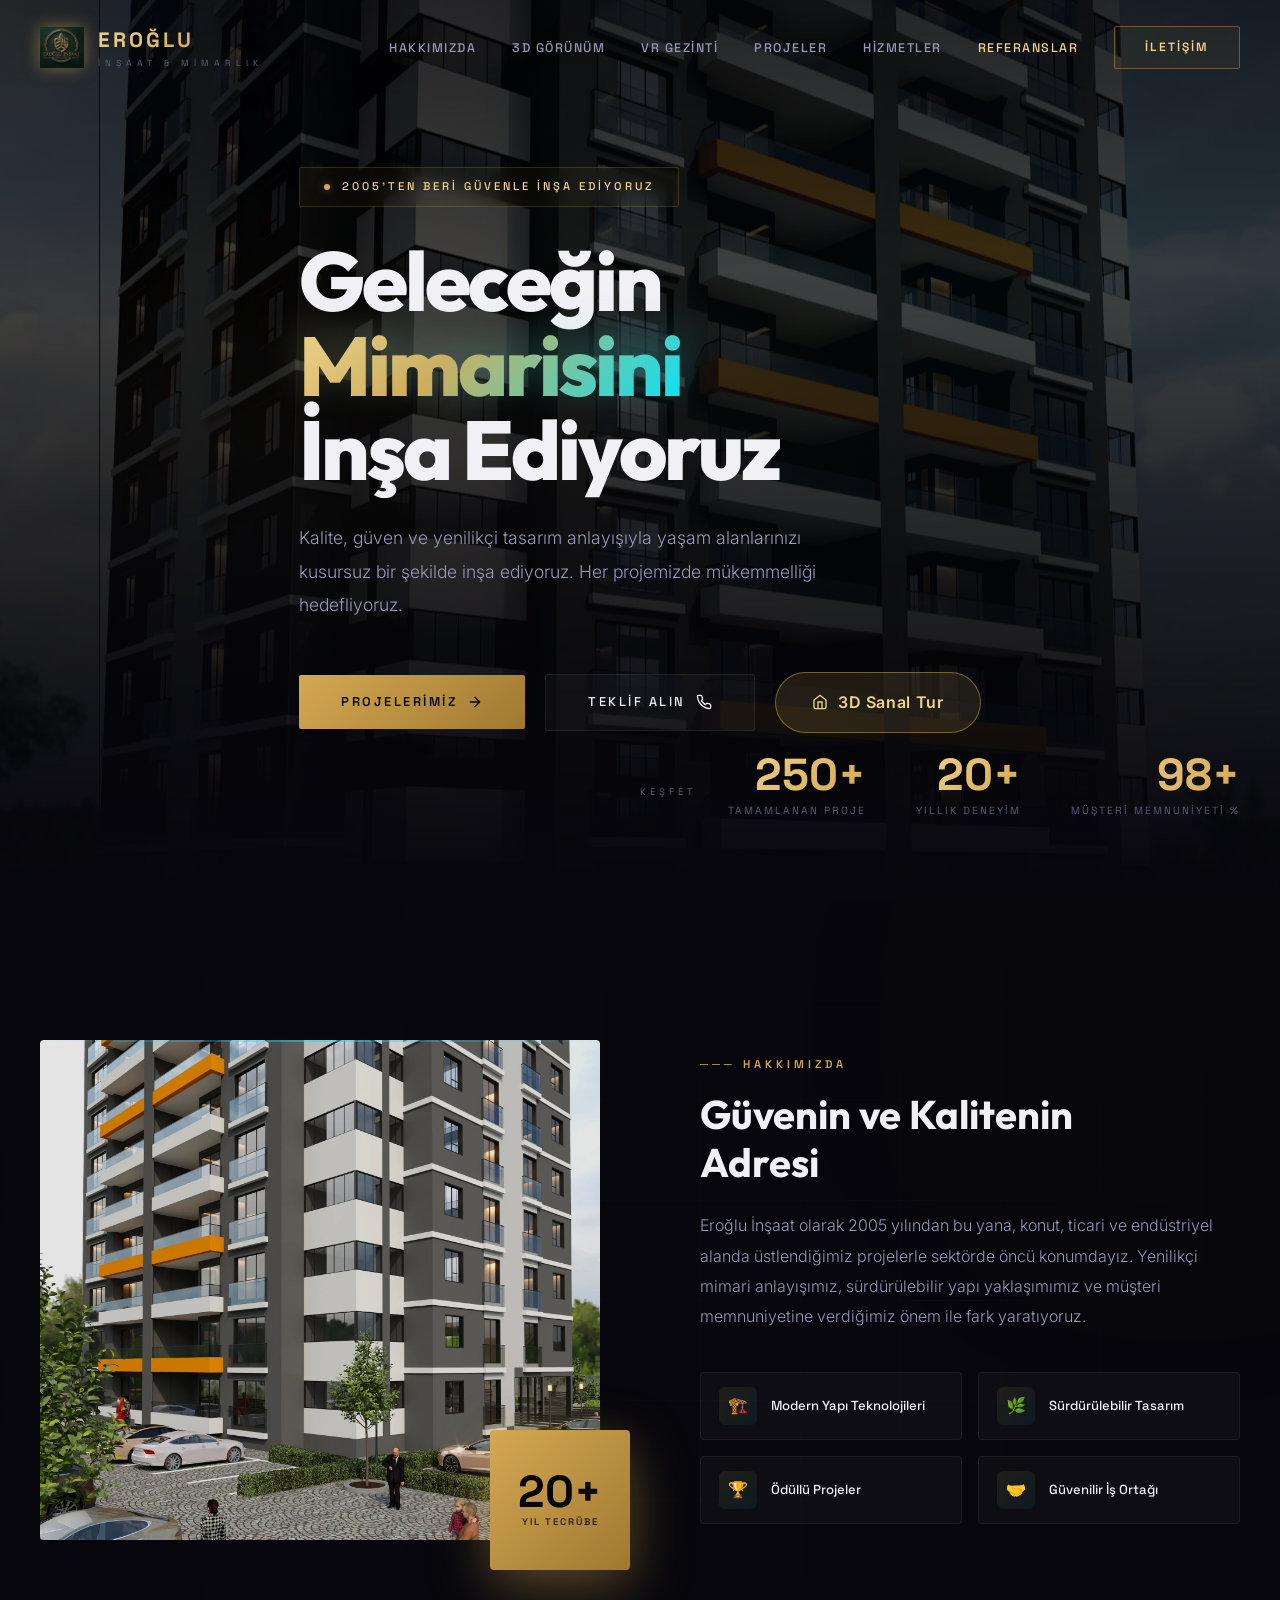
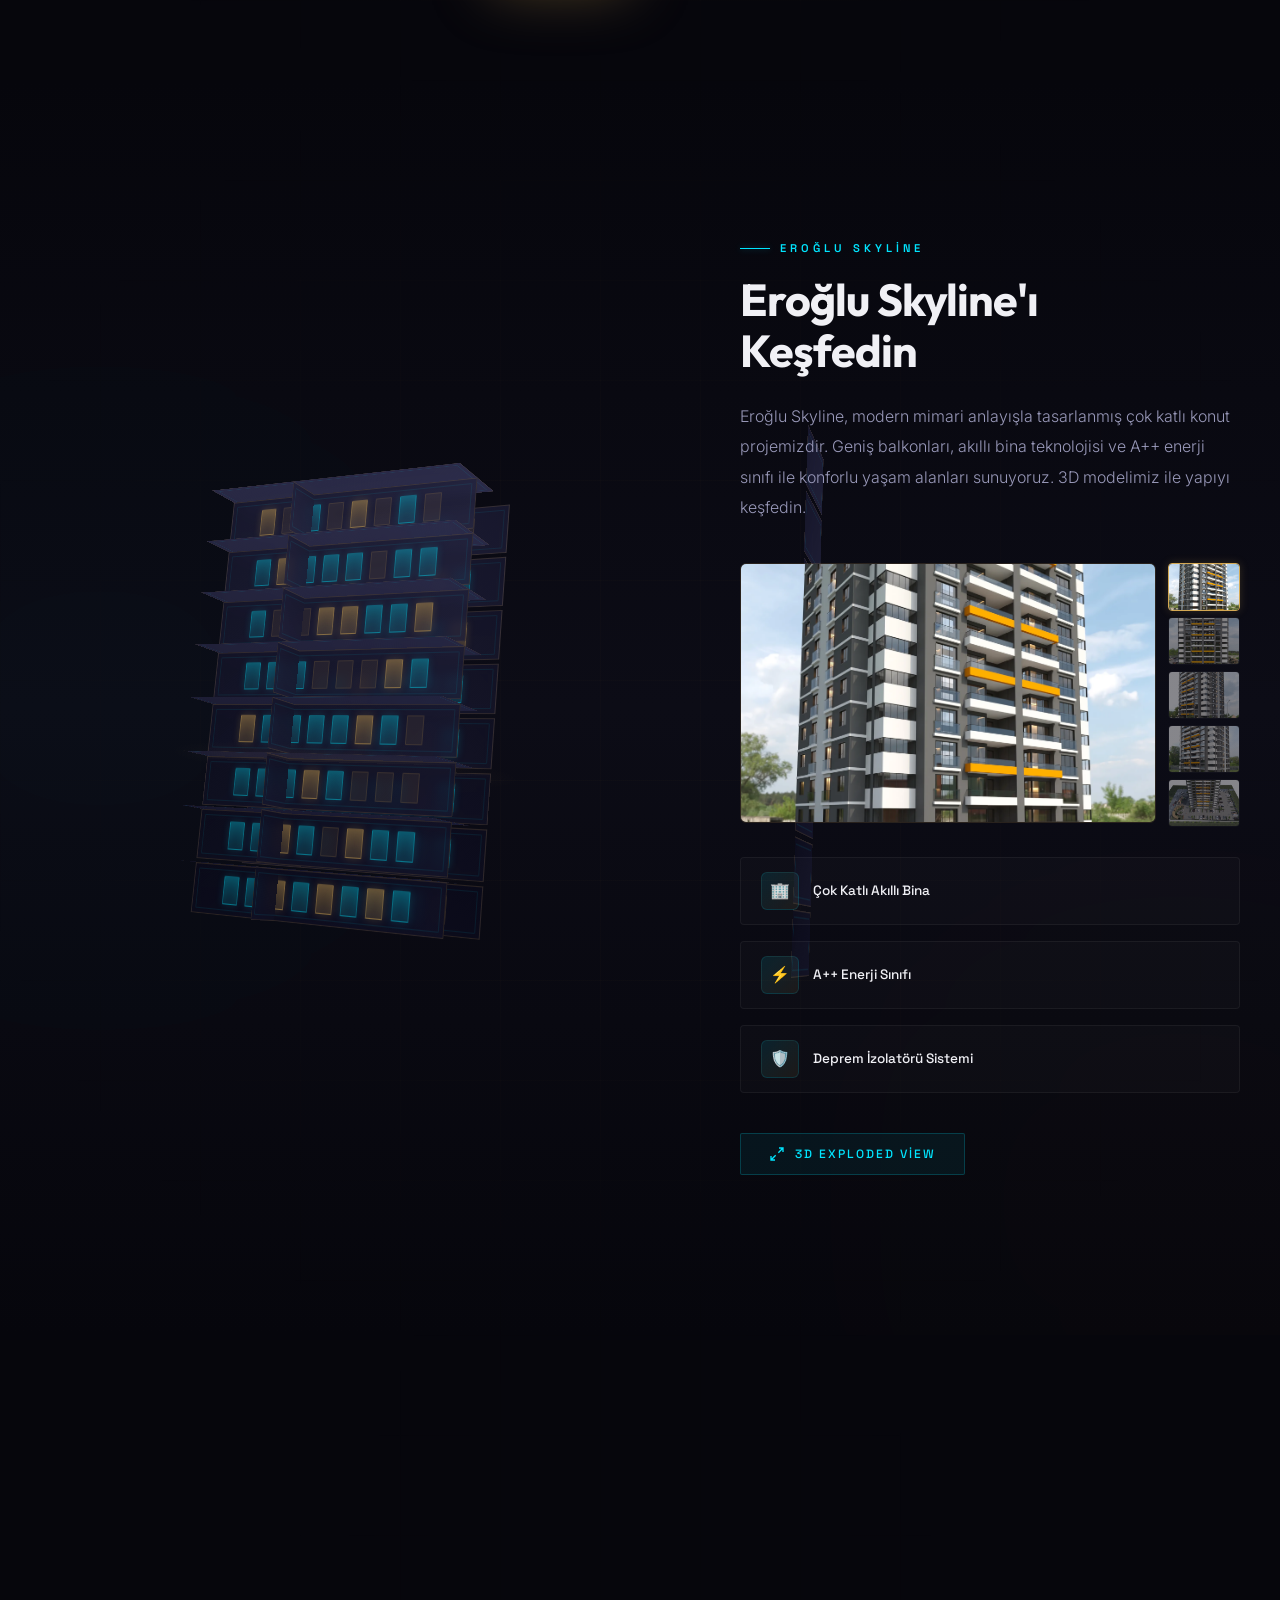
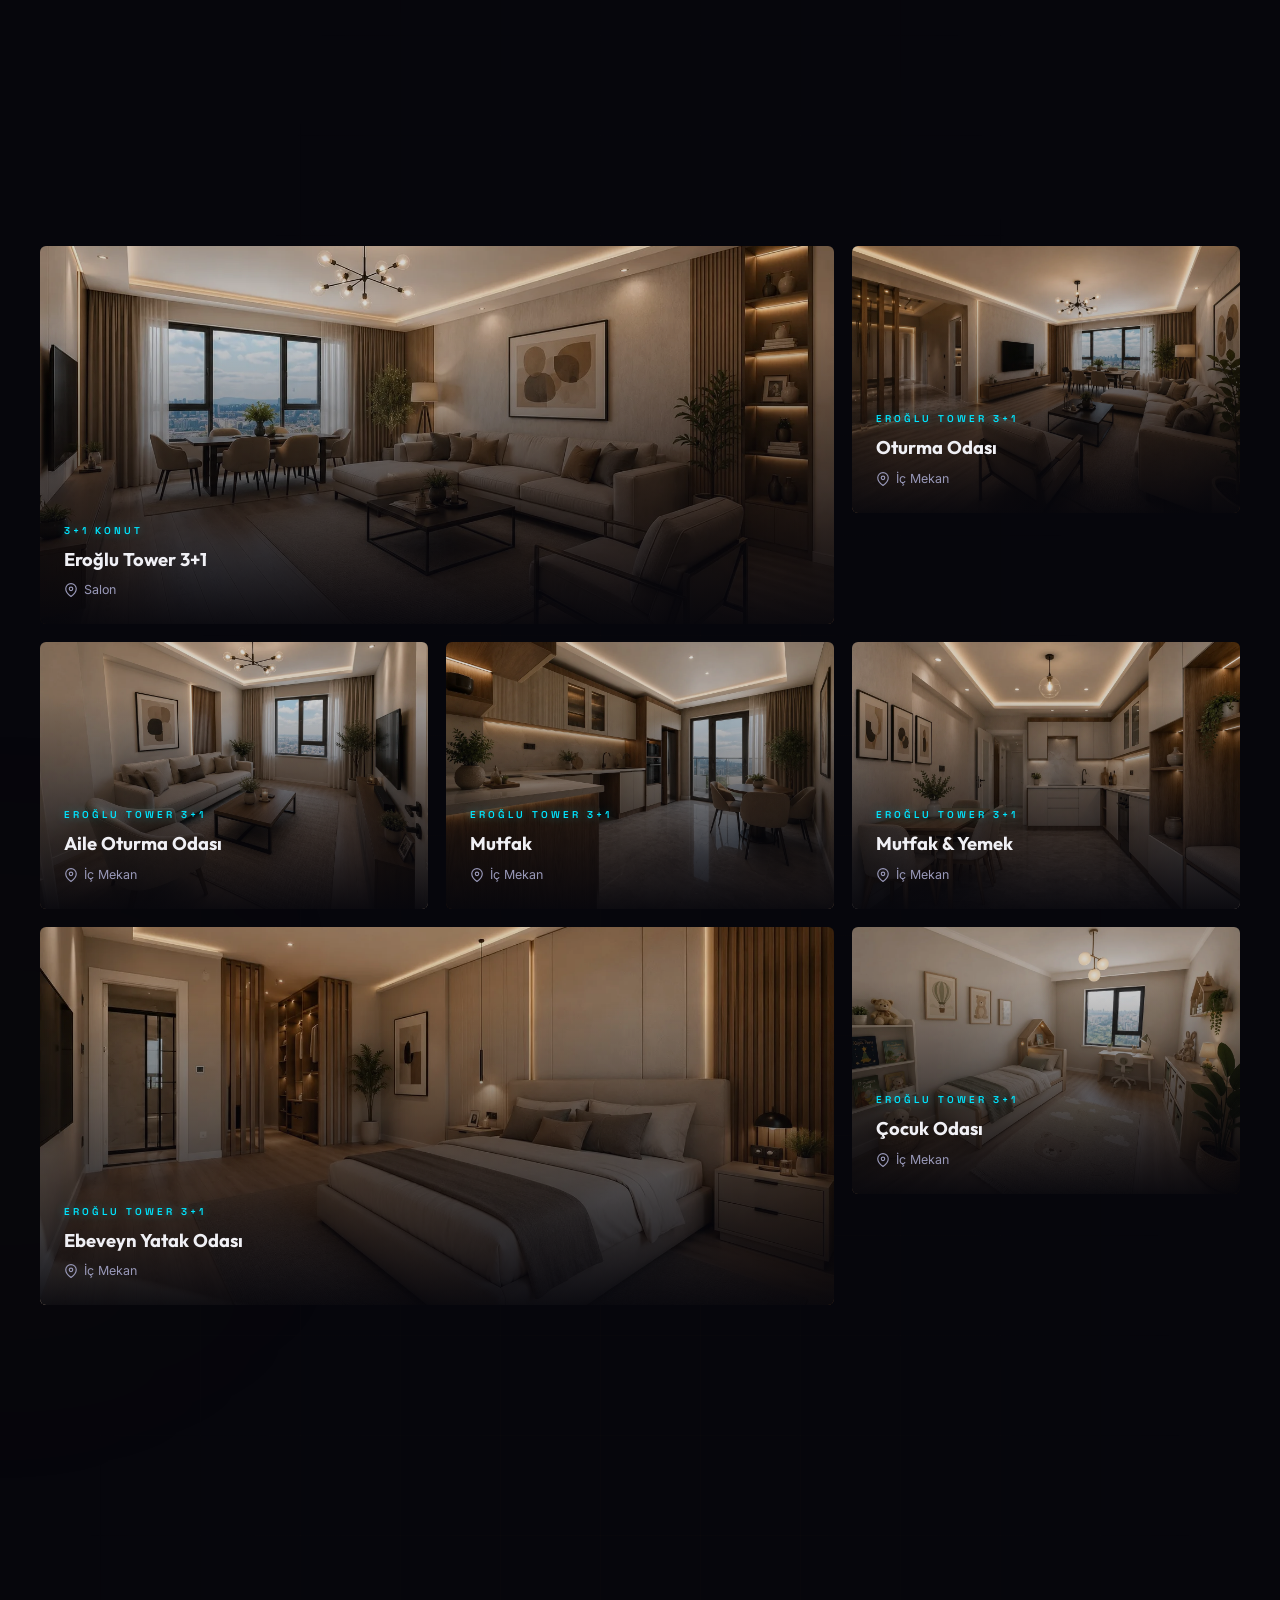
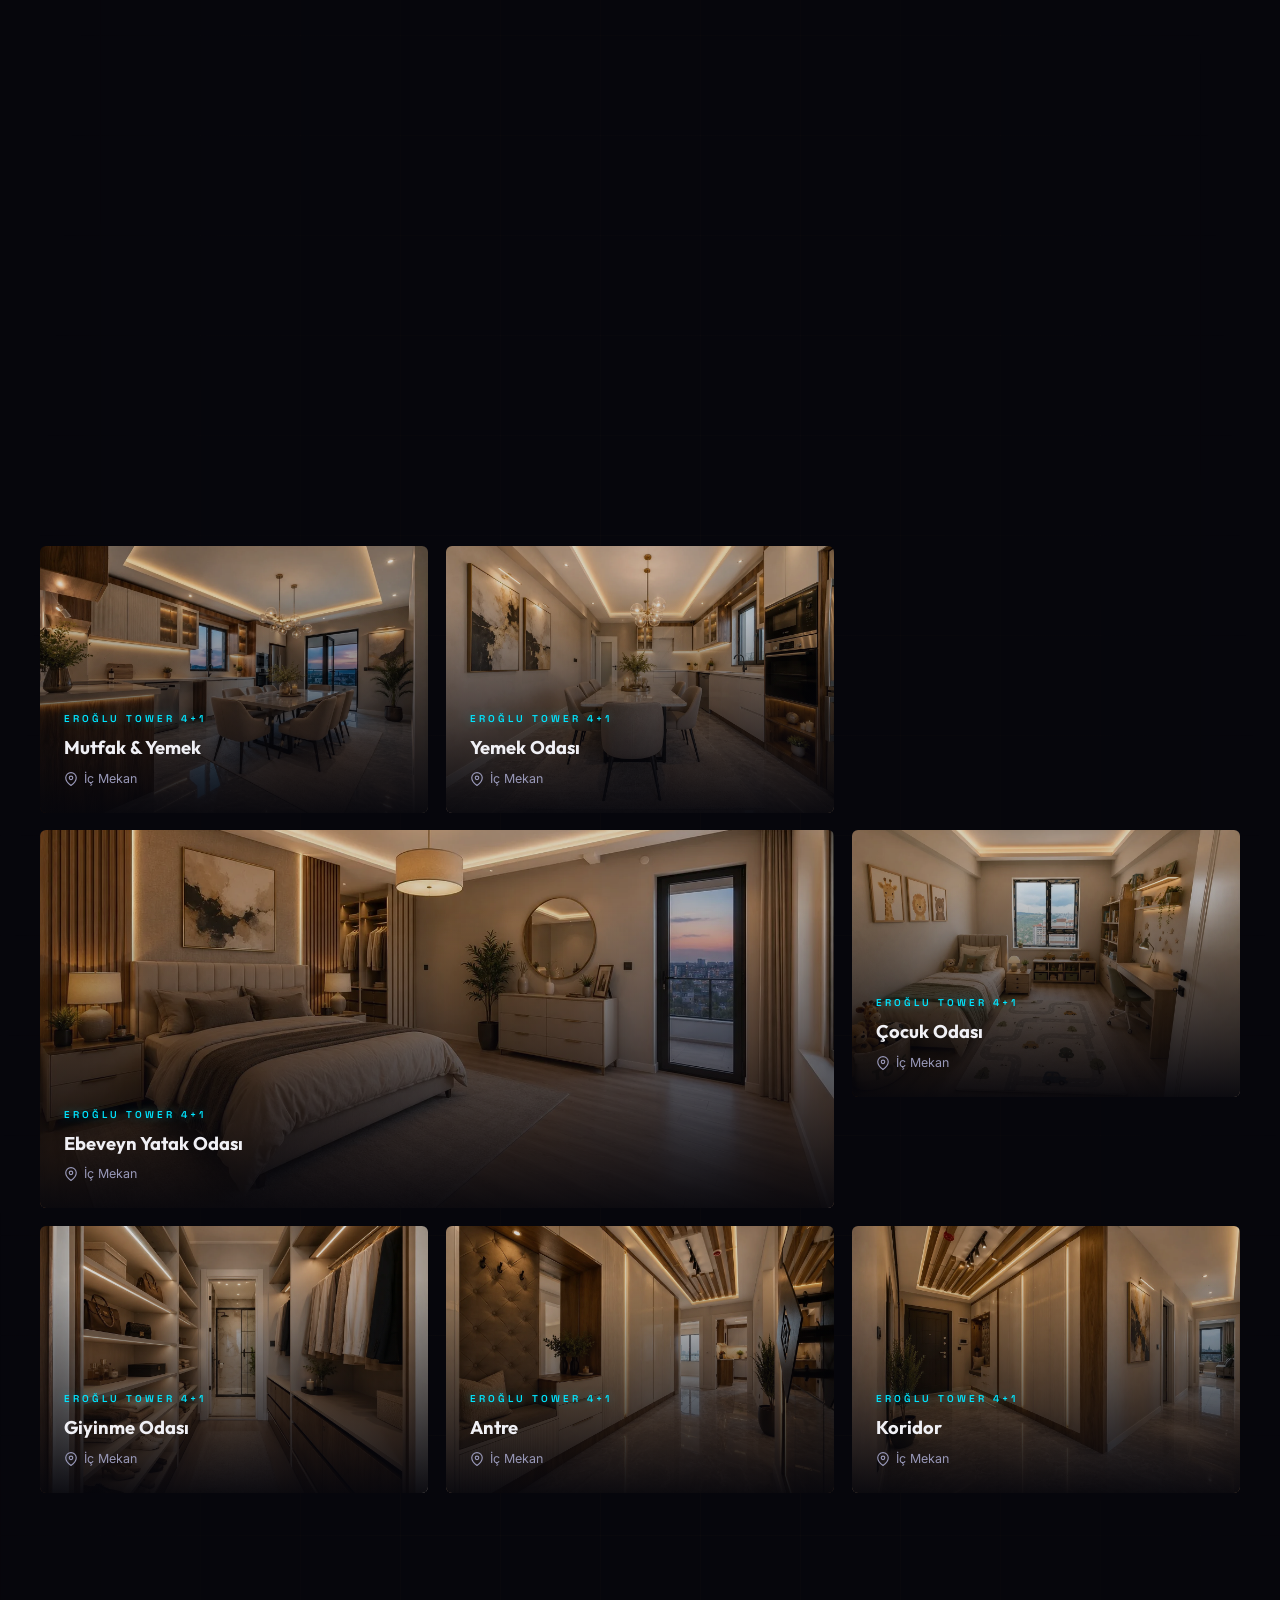
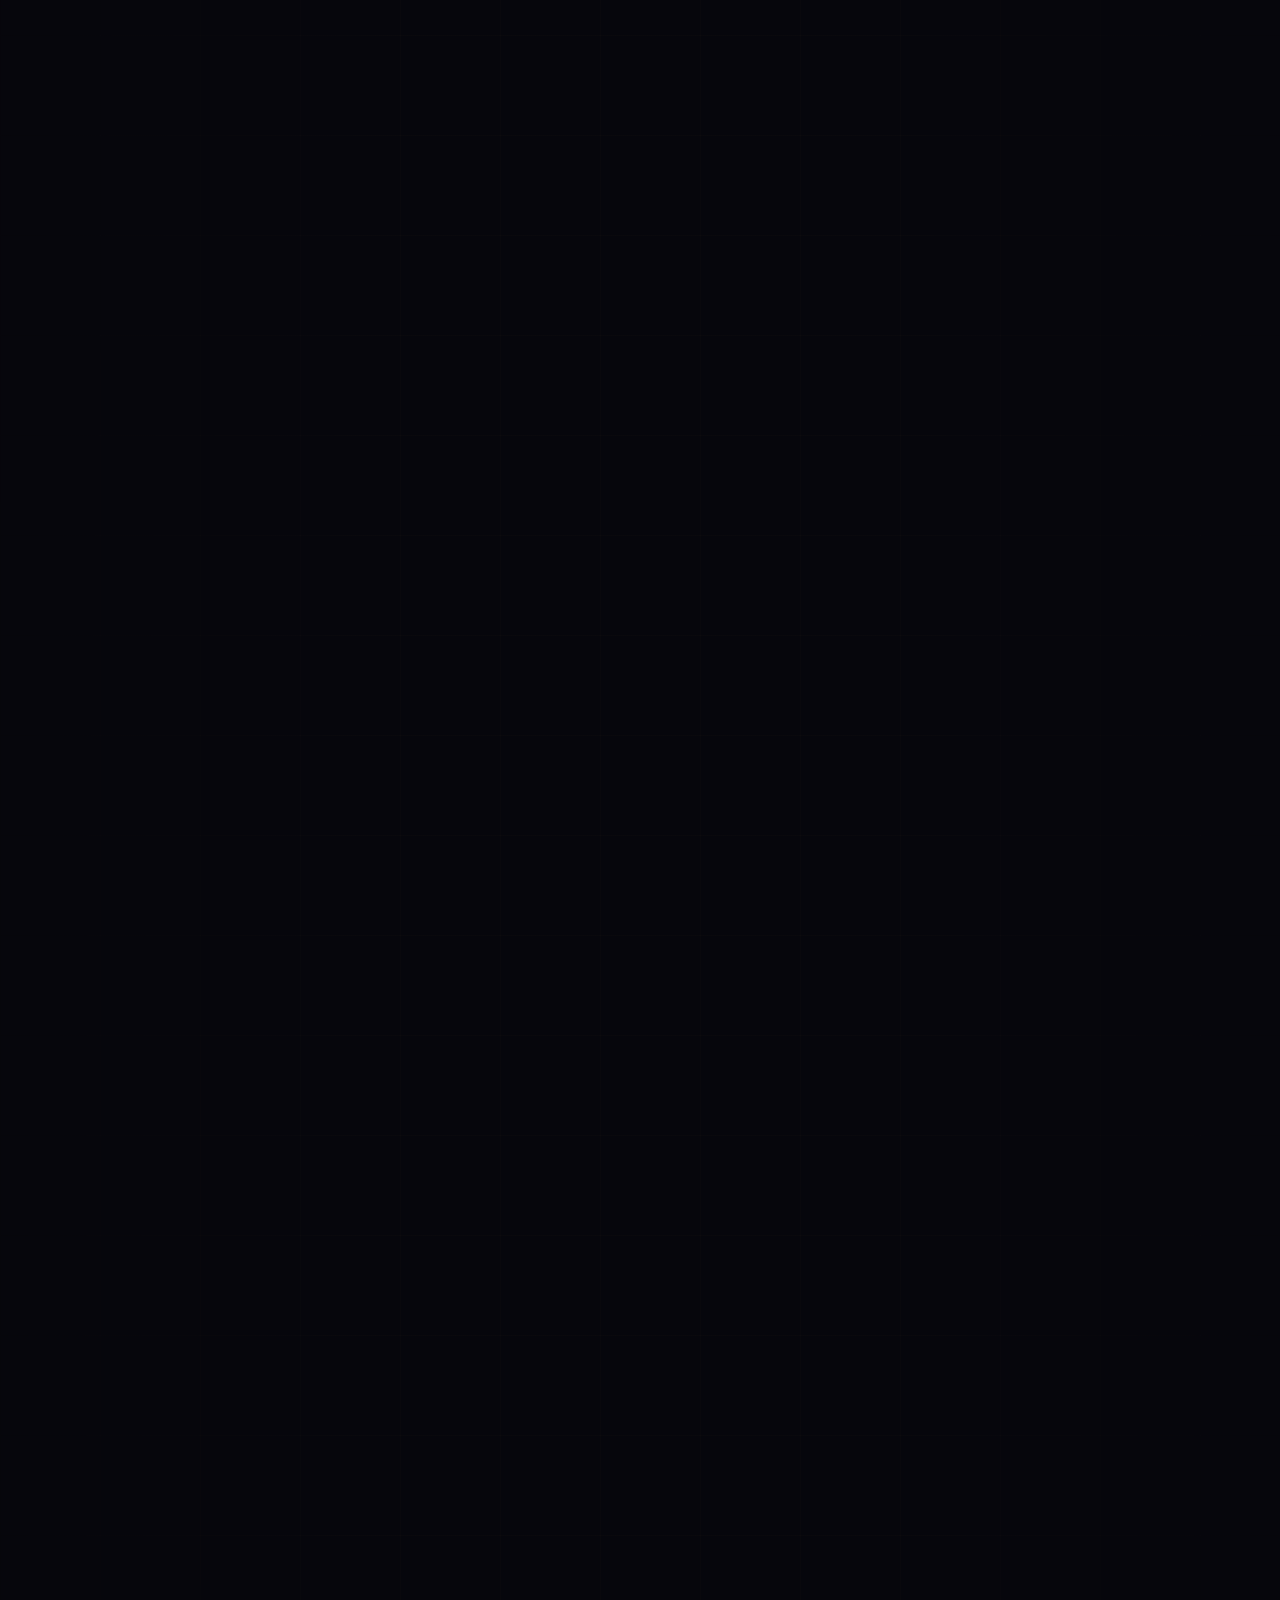
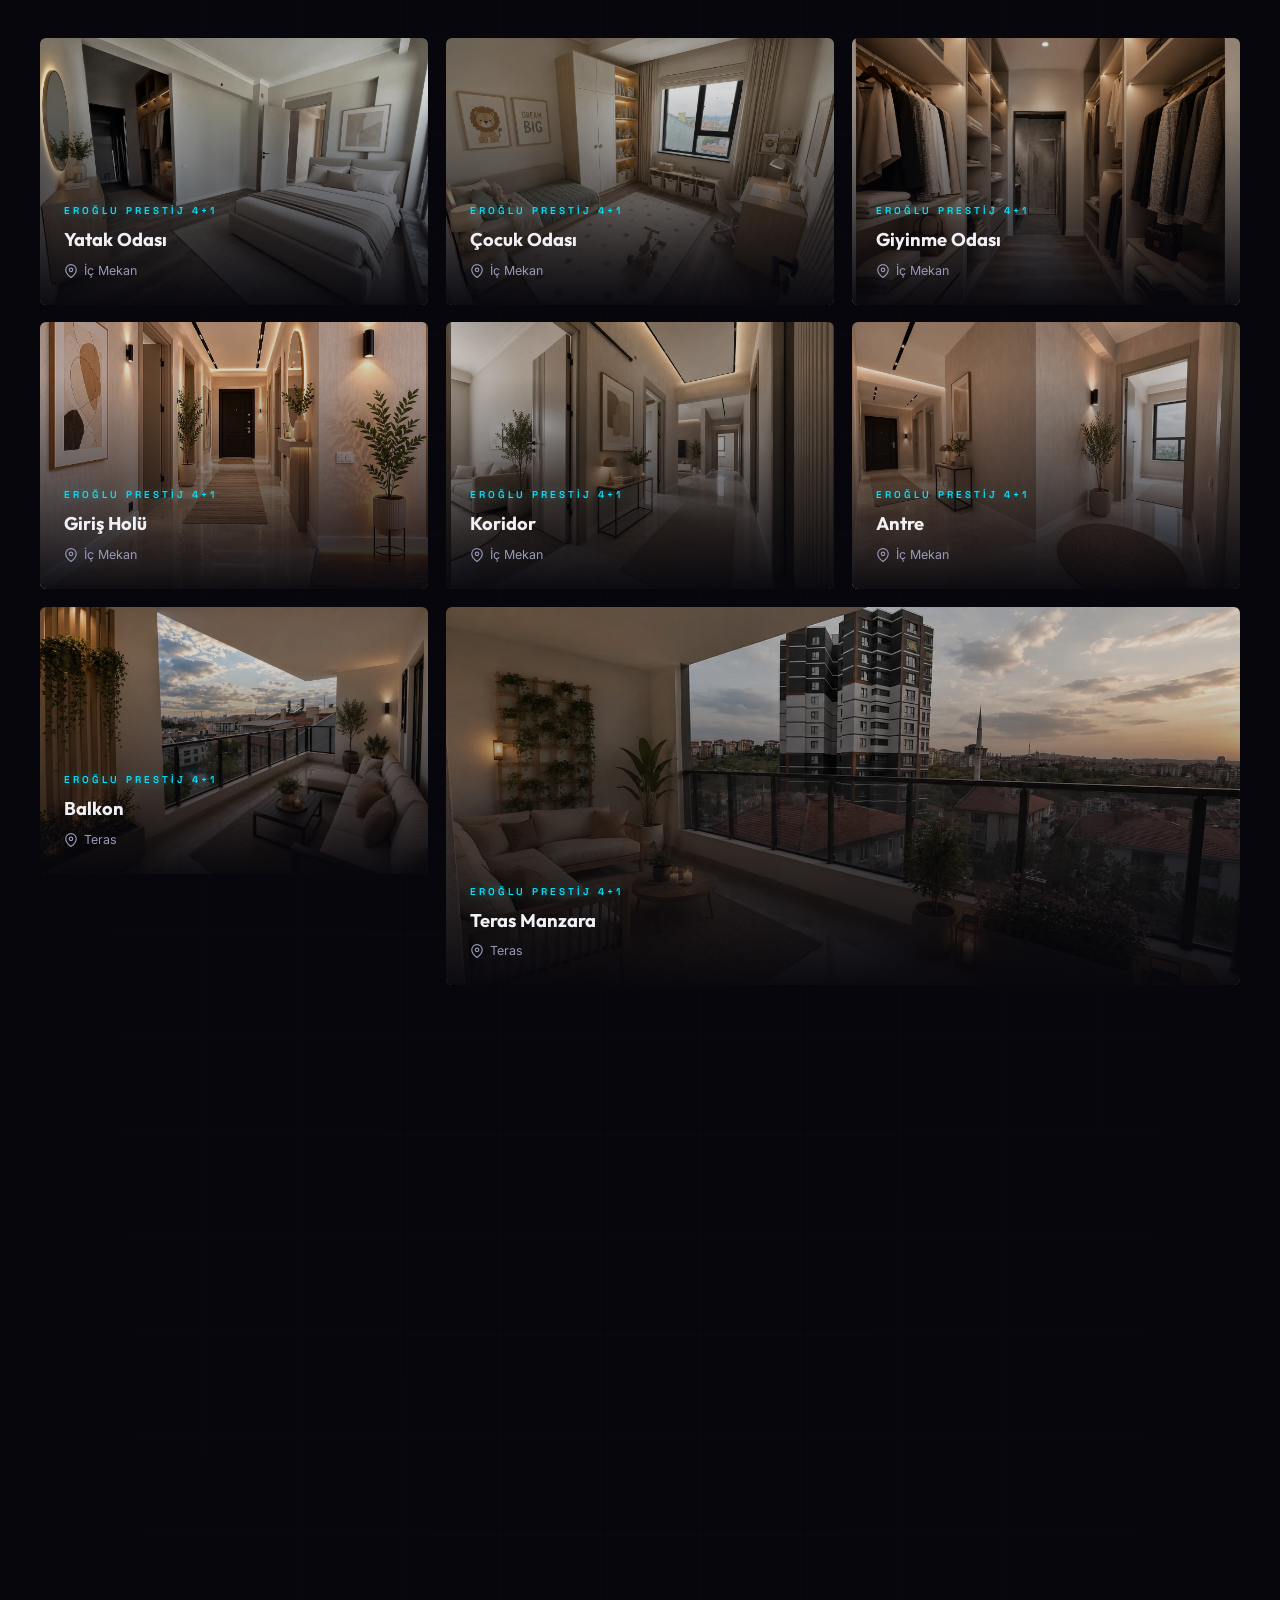
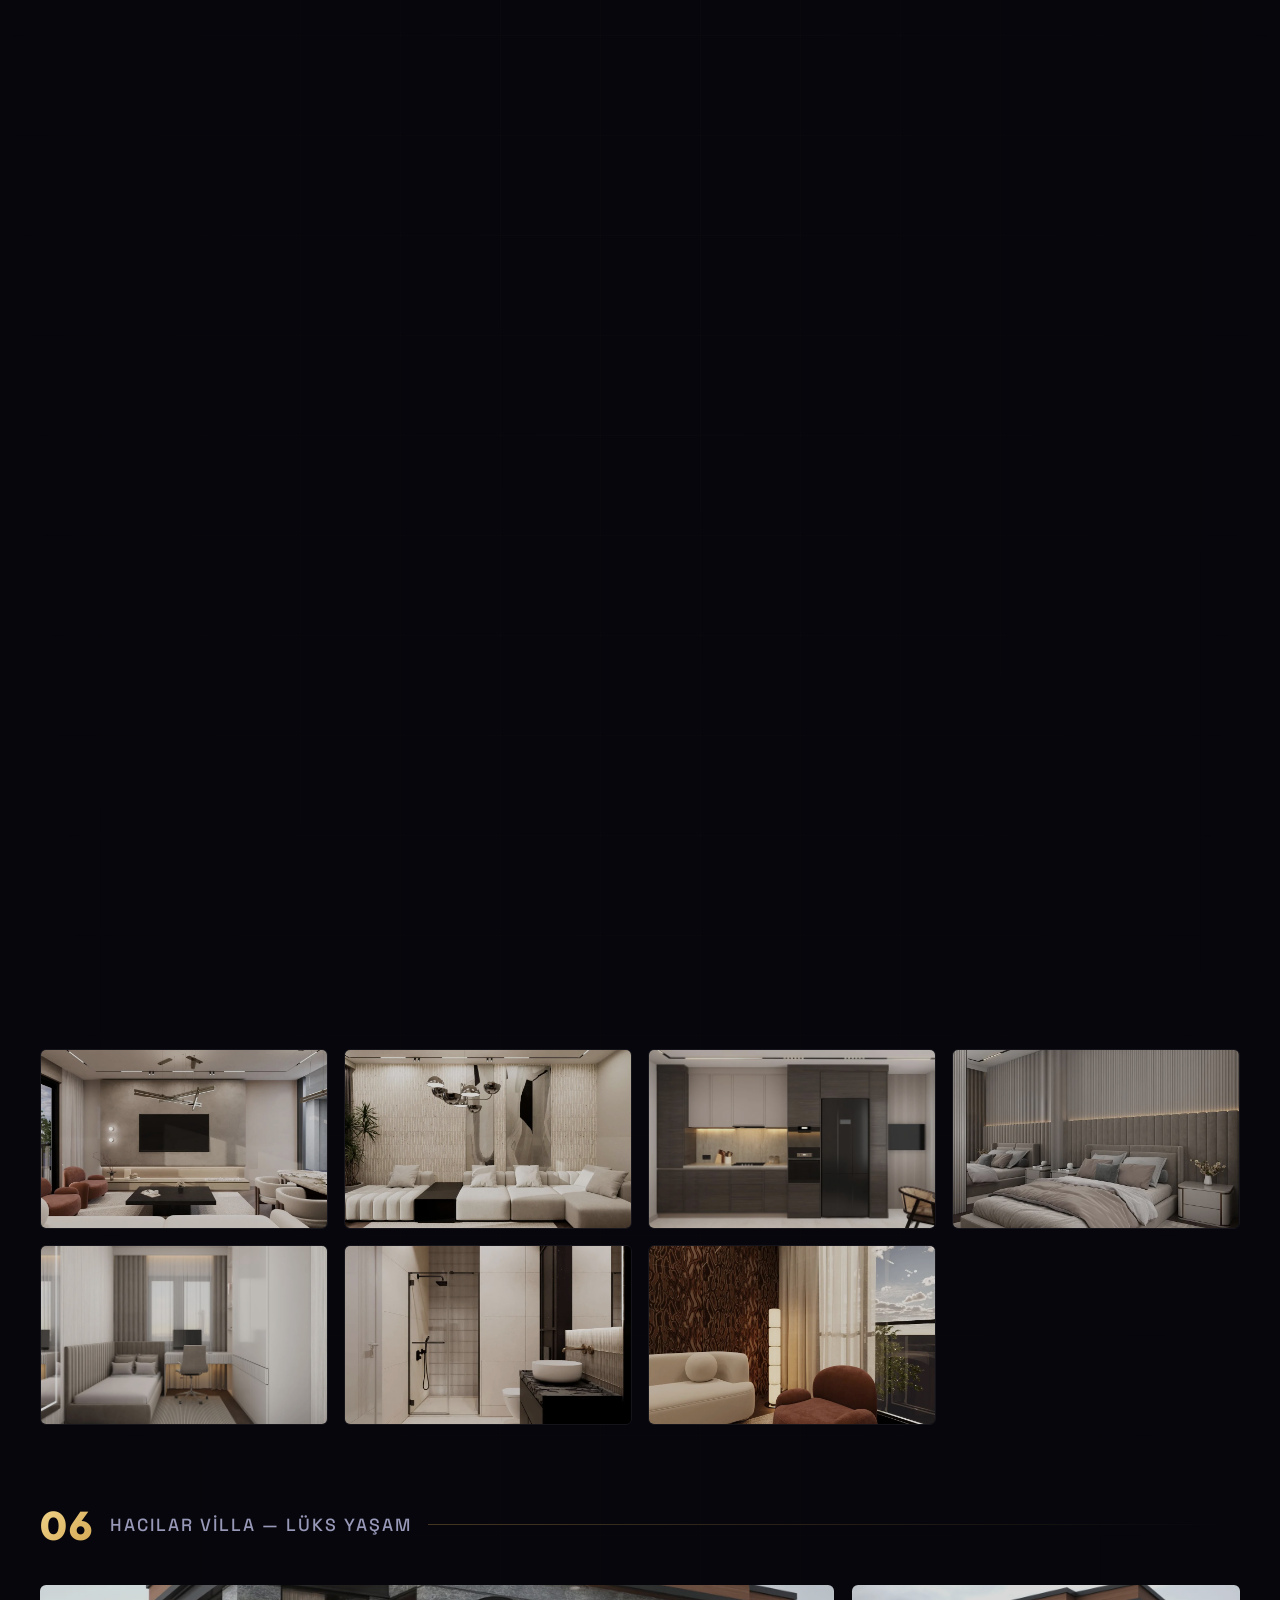
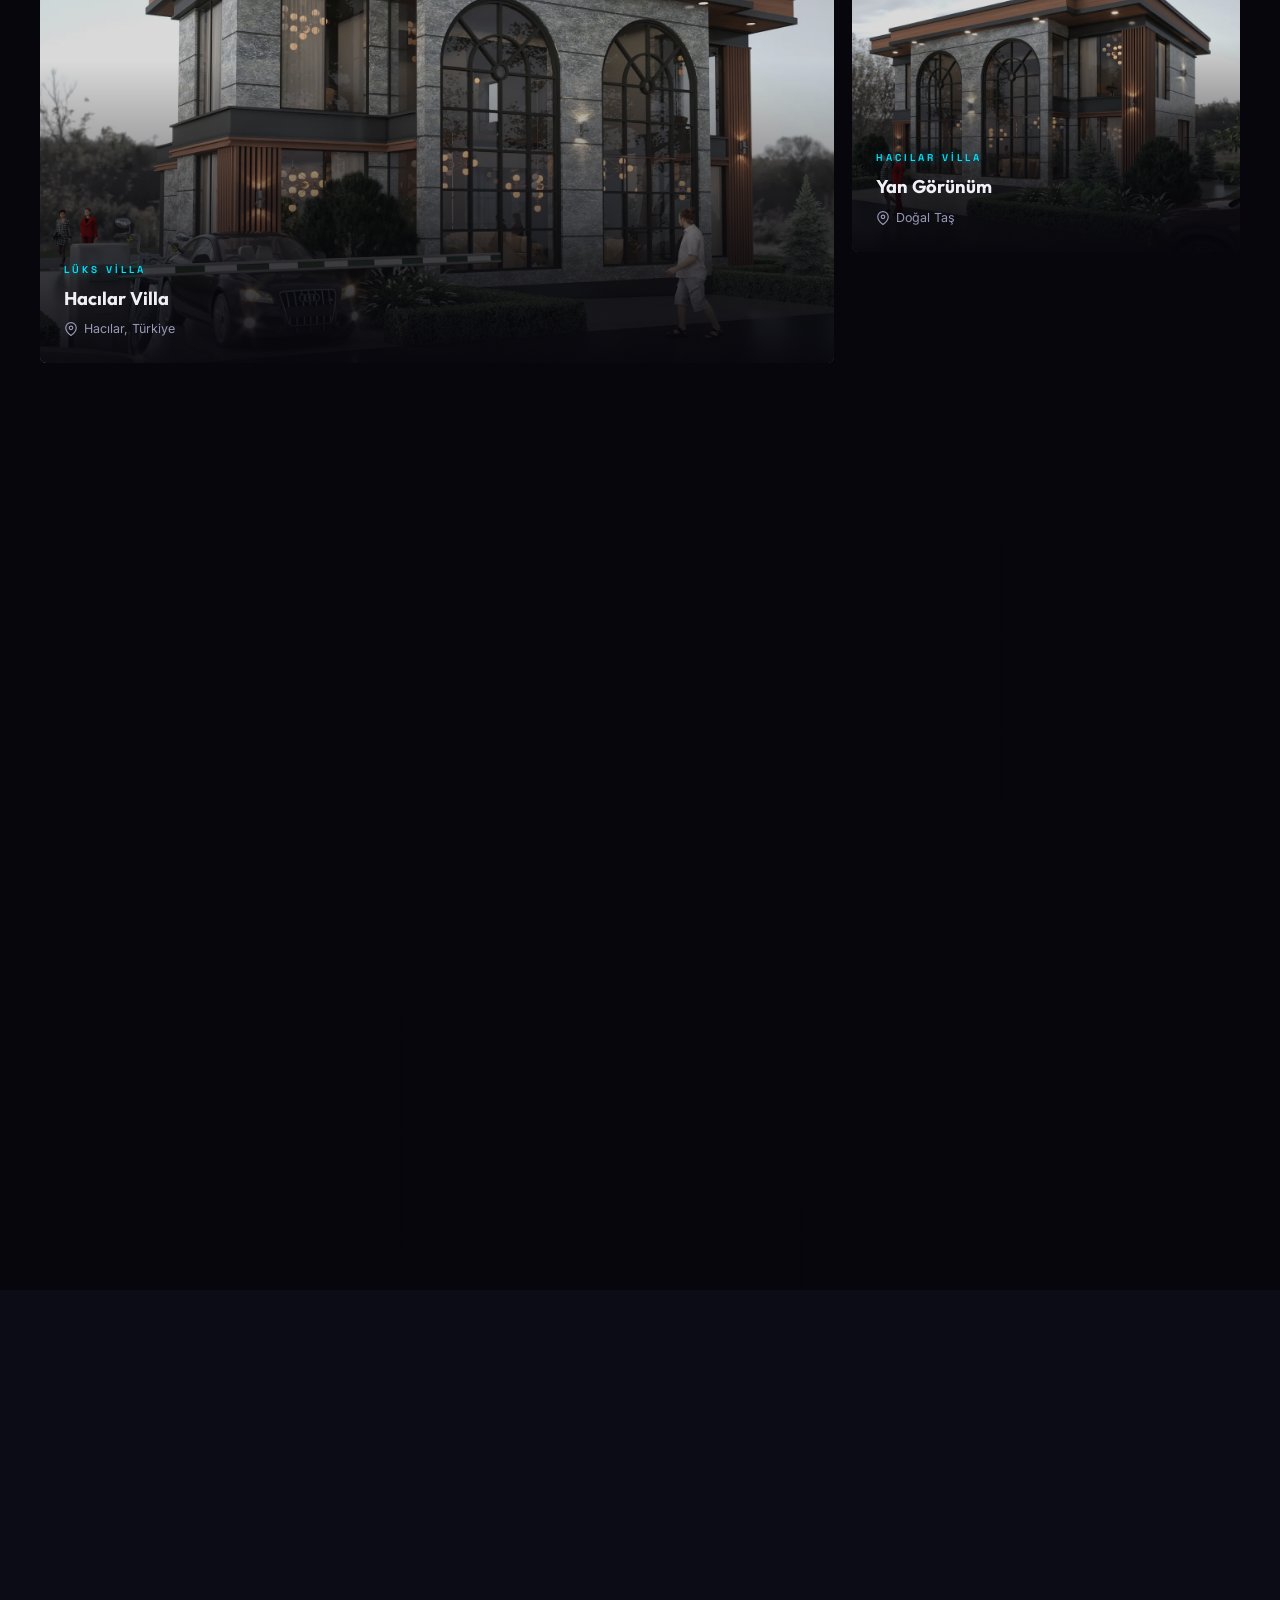
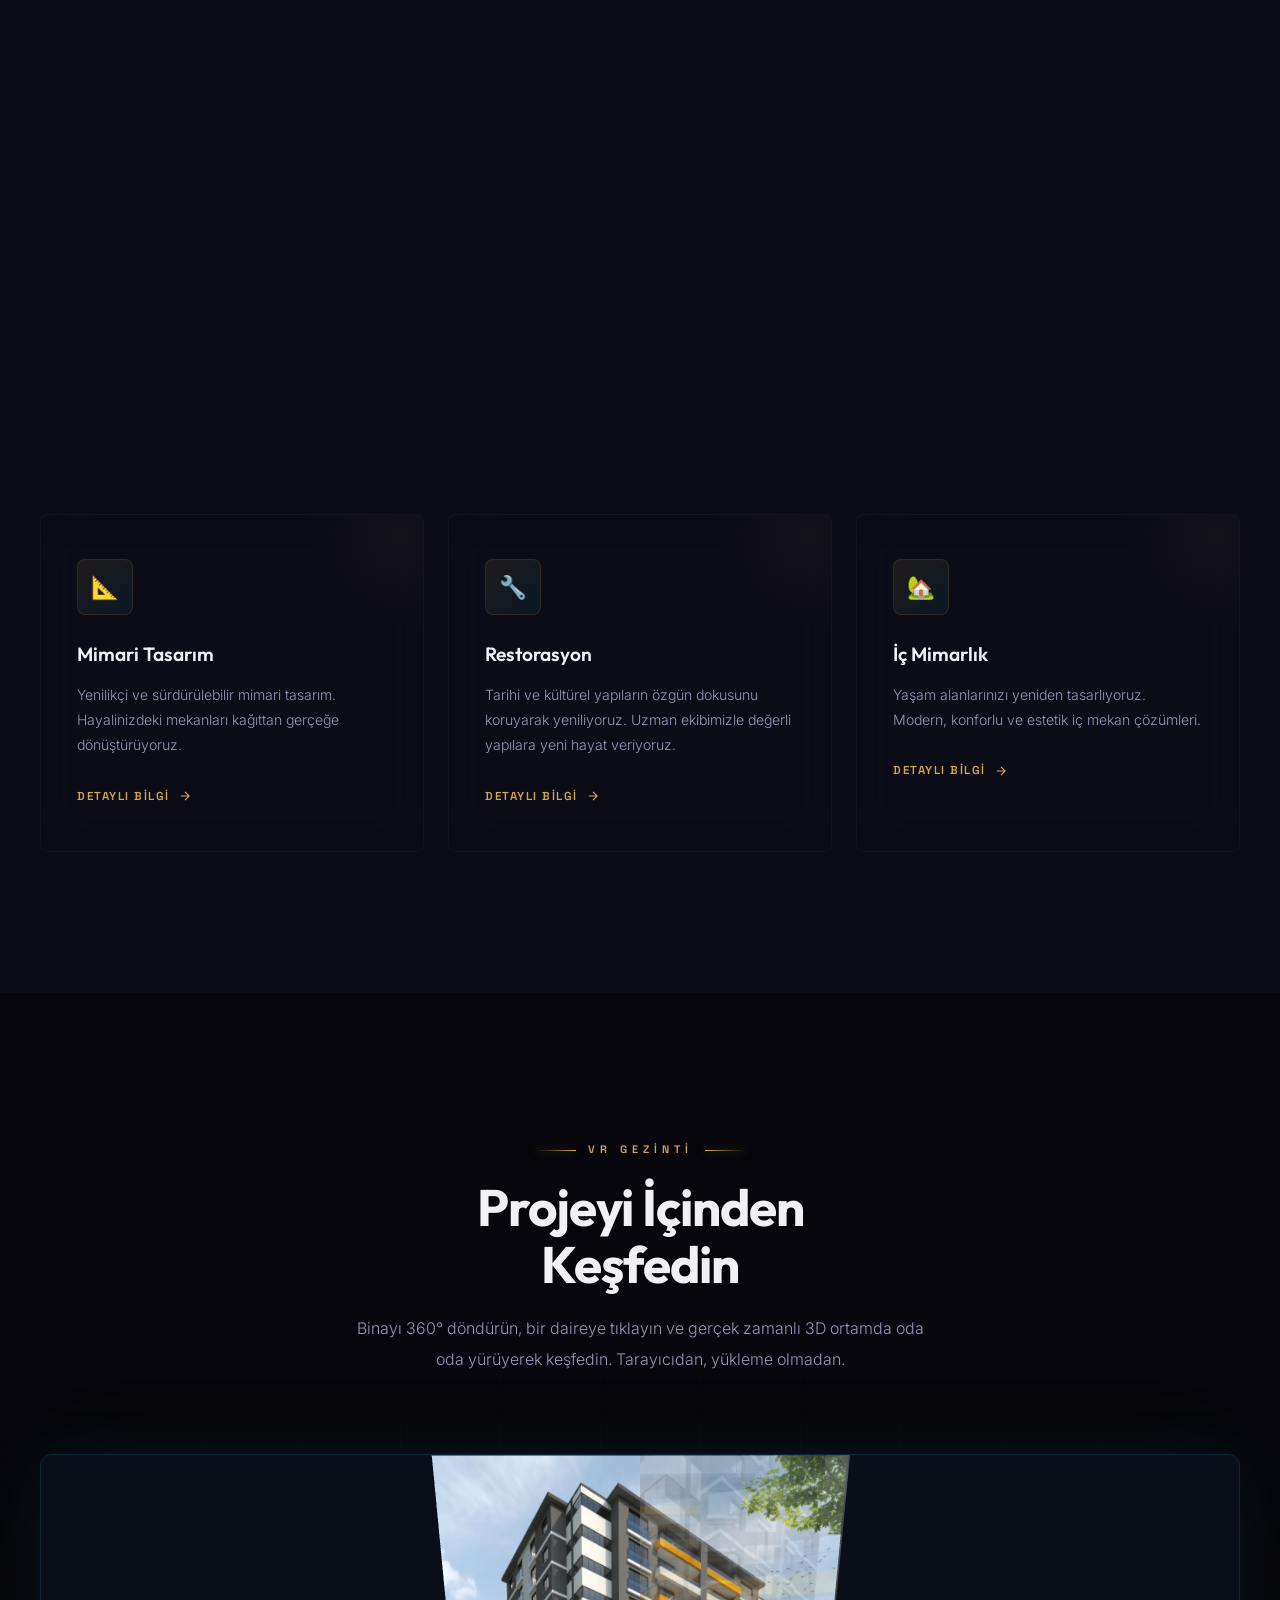
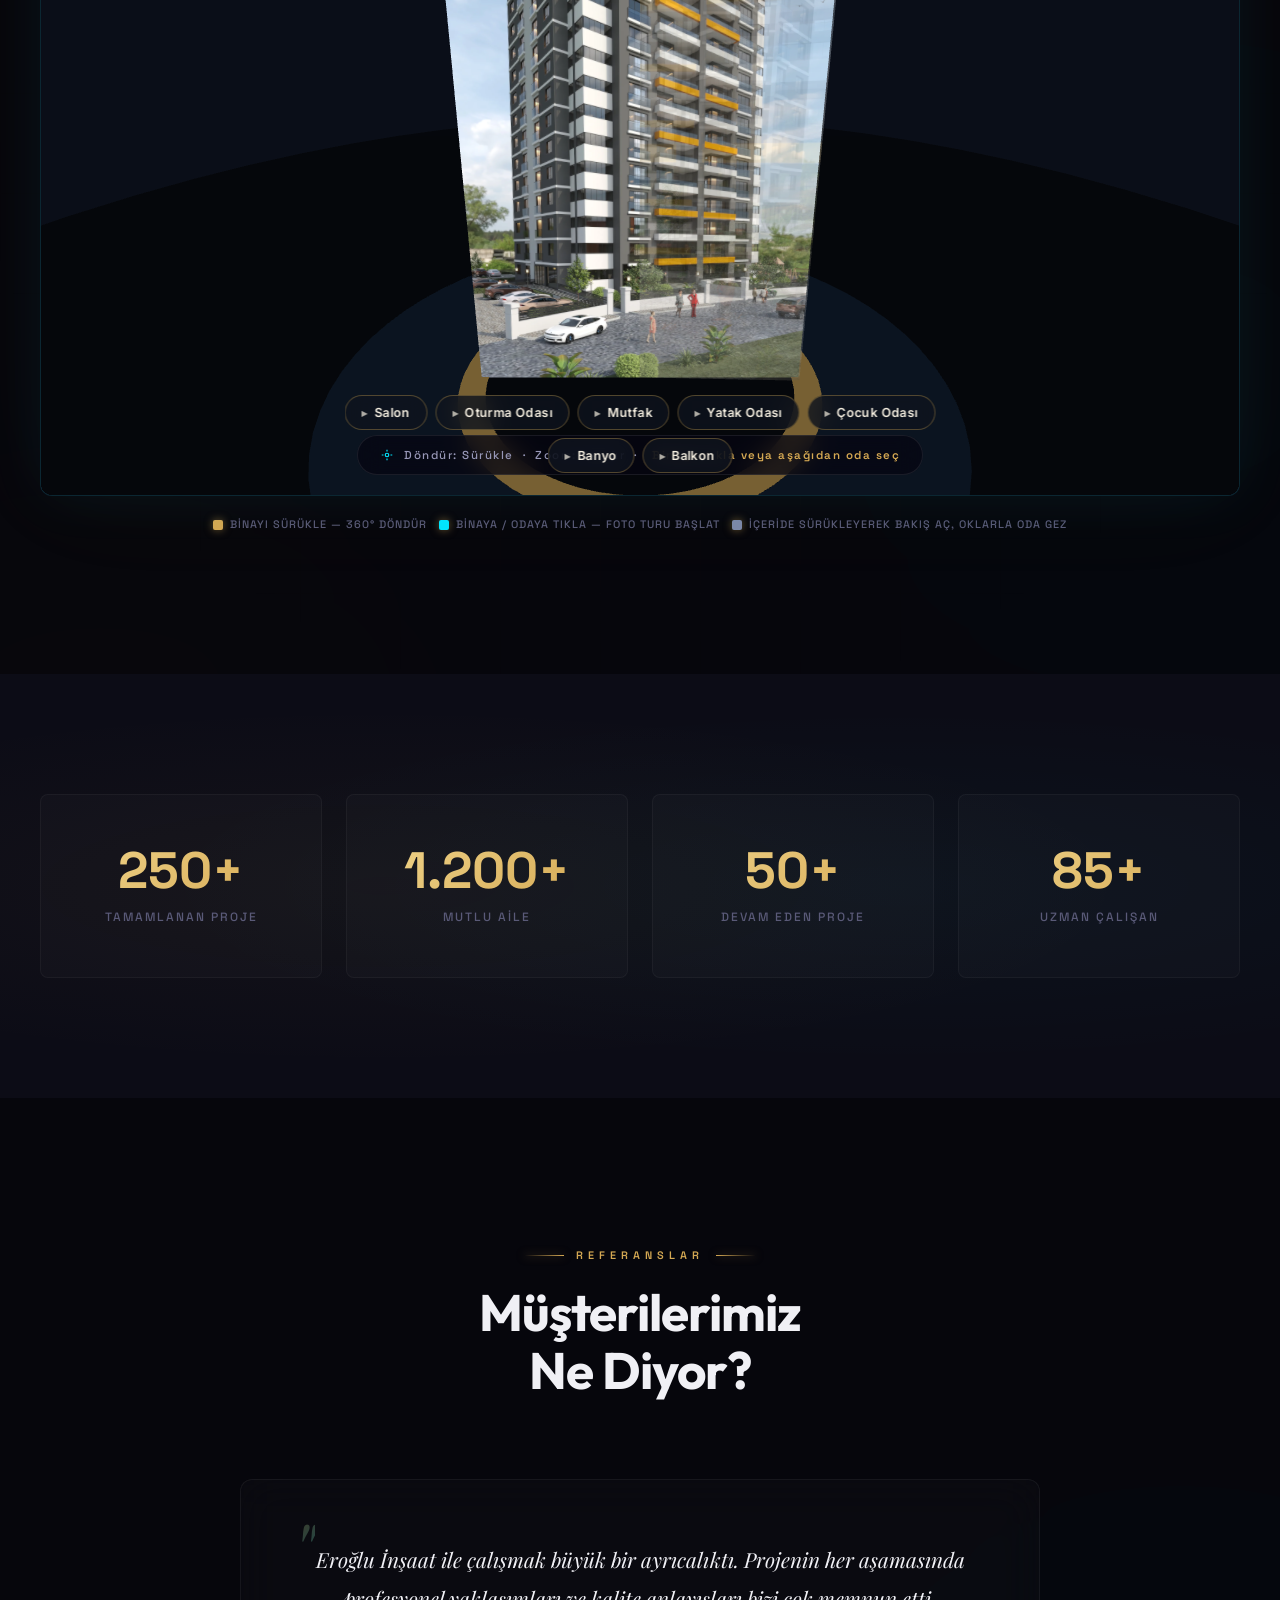
==== commit 31ba010d: "refactor: Projeler bolumu Hizmetler'in ustune alindi Sayfa sirasi degistirildi (about -> projects ->" ====
--- a/index.html
+++ b/index.html
@@ -52,8 +52,8 @@
         <li><a href="#about" class="nav-link">Hakkımızda</a></li>
         <li><a href="#building-showcase" class="nav-link">3D Görünüm</a></li>
         <li><a href="#vr-tour" class="nav-link">VR Gezinti</a></li>
+        <li><a href="#projects" class="nav-link">Projeler</a></li>
         <li><a href="#services" class="nav-link">Hizmetler</a></li>
-        <li><a href="#projects" class="nav-link">Projeler</a></li>
         <li><a href="#testimonials" class="nav-link">Referanslar</a></li>
         <li><a href="#contact" class="nav-cta">İletişim</a></li>
       </ul>
@@ -71,8 +71,8 @@
     <a href="#about" class="nav-link" onclick="closeMobileMenu()">Hakkımızda</a>
     <a href="#building-showcase" class="nav-link" onclick="closeMobileMenu()">3D Görünüm</a>
     <a href="#vr-tour" class="nav-link" onclick="closeMobileMenu()">VR Gezinti</a>
+    <a href="#projects" class="nav-link" onclick="closeMobileMenu()">Projeler</a>
     <a href="#services" class="nav-link" onclick="closeMobileMenu()">Hizmetler</a>
-    <a href="#projects" class="nav-link" onclick="closeMobileMenu()">Projeler</a>
     <a href="#testimonials" class="nav-link" onclick="closeMobileMenu()">Referanslar</a>
     <a href="#contact" class="nav-link" onclick="closeMobileMenu()">İletişim</a>
   </div>
@@ -257,6 +257,498 @@
     </div>
   </section>
 
+  <!-- ═══════════ PROJECTS ═══════════ -->
+  <section class="section" id="projects">
+    <div class="bg-grid"></div>
+    <div class="bg-gradient-orb gold" style="top:10%;left:-300px"></div>
+    <div class="container">
+      <div class="section-header reveal">
+        <div class="section-tag">Projelerimiz</div>
+        <h2 class="section-title">Öne Çıkan<br>Projelerimiz</h2>
+        <p class="section-desc">Her biri titizlikle tasarlanmış projelerimiz, kalite anlayışımızın en güçlü kanıtıdır.</p>
+      </div>
+
+      <!-- ── Eroğlu Tower 3+1 ── -->
+      <div class="project-section-title reveal"><span>01</span> Eroğlu Tower 3+1 — Modern Daire</div>
+      <div class="projects-grid">
+        <div class="project-card featured reveal">
+          <img src="assets/images/tower31-salon.jpg" alt="Eroğlu Tower 3+1 Salon" loading="lazy">
+          <div class="project-overlay">
+            <span class="project-category">3+1 Konut</span>
+            <h3 class="project-name">Eroğlu Tower 3+1</h3>
+            <p class="project-location"><svg width="14" height="14" viewBox="0 0 24 24" fill="none" stroke="currentColor" stroke-width="2"><path d="M21 10c0 7-9 13-9 13s-9-6-9-13a9 9 0 0 1 18 0z"/><circle cx="12" cy="10" r="3"/></svg> Salon</p>
+          </div>
+          <div class="project-card-border"></div>
+        </div>
+        <div class="project-card reveal" style="transition-delay:0.1s">
+          <img src="assets/images/tower31-oturma.jpg" alt="Eroğlu Tower 3+1 Oturma Odası" loading="lazy">
+          <div class="project-overlay">
+            <span class="project-category">Eroğlu Tower 3+1</span>
+            <h3 class="project-name">Oturma Odası</h3>
+            <p class="project-location"><svg width="14" height="14" viewBox="0 0 24 24" fill="none" stroke="currentColor" stroke-width="2"><path d="M21 10c0 7-9 13-9 13s-9-6-9-13a9 9 0 0 1 18 0z"/><circle cx="12" cy="10" r="3"/></svg> İç Mekan</p>
+          </div>
+          <div class="project-card-border"></div>
+        </div>
+        <div class="project-card reveal" style="transition-delay:0.2s">
+          <img src="assets/images/tower31-oturma2.jpg" alt="Eroğlu Tower 3+1 Aile Oturma Odası" loading="lazy">
+          <div class="project-overlay">
+            <span class="project-category">Eroğlu Tower 3+1</span>
+            <h3 class="project-name">Aile Oturma Odası</h3>
+            <p class="project-location"><svg width="14" height="14" viewBox="0 0 24 24" fill="none" stroke="currentColor" stroke-width="2"><path d="M21 10c0 7-9 13-9 13s-9-6-9-13a9 9 0 0 1 18 0z"/><circle cx="12" cy="10" r="3"/></svg> İç Mekan</p>
+          </div>
+          <div class="project-card-border"></div>
+        </div>
+        <div class="project-card reveal" style="transition-delay:0.1s">
+          <img src="assets/images/tower31-mutfak.jpg" alt="Eroğlu Tower 3+1 Mutfak" loading="lazy">
+          <div class="project-overlay">
+            <span class="project-category">Eroğlu Tower 3+1</span>
+            <h3 class="project-name">Mutfak</h3>
+            <p class="project-location"><svg width="14" height="14" viewBox="0 0 24 24" fill="none" stroke="currentColor" stroke-width="2"><path d="M21 10c0 7-9 13-9 13s-9-6-9-13a9 9 0 0 1 18 0z"/><circle cx="12" cy="10" r="3"/></svg> İç Mekan</p>
+          </div>
+          <div class="project-card-border"></div>
+        </div>
+        <div class="project-card reveal" style="transition-delay:0.2s">
+          <img src="assets/images/tower31-yemek.jpg" alt="Eroğlu Tower 3+1 Mutfak ve Yemek Alanı" loading="lazy">
+          <div class="project-overlay">
+            <span class="project-category">Eroğlu Tower 3+1</span>
+            <h3 class="project-name">Mutfak &amp; Yemek</h3>
+            <p class="project-location"><svg width="14" height="14" viewBox="0 0 24 24" fill="none" stroke="currentColor" stroke-width="2"><path d="M21 10c0 7-9 13-9 13s-9-6-9-13a9 9 0 0 1 18 0z"/><circle cx="12" cy="10" r="3"/></svg> İç Mekan</p>
+          </div>
+          <div class="project-card-border"></div>
+        </div>
+        <div class="project-card featured reveal" style="transition-delay:0.1s">
+          <img src="assets/images/tower31-ebeveyn.jpg" alt="Eroğlu Tower 3+1 Ebeveyn Yatak Odası" loading="lazy">
+          <div class="project-overlay">
+            <span class="project-category">Eroğlu Tower 3+1</span>
+            <h3 class="project-name">Ebeveyn Yatak Odası</h3>
+            <p class="project-location"><svg width="14" height="14" viewBox="0 0 24 24" fill="none" stroke="currentColor" stroke-width="2"><path d="M21 10c0 7-9 13-9 13s-9-6-9-13a9 9 0 0 1 18 0z"/><circle cx="12" cy="10" r="3"/></svg> İç Mekan</p>
+          </div>
+          <div class="project-card-border"></div>
+        </div>
+        <div class="project-card reveal" style="transition-delay:0.2s">
+          <img src="assets/images/tower31-cocuk.jpg" alt="Eroğlu Tower 3+1 Çocuk Odası" loading="lazy">
+          <div class="project-overlay">
+            <span class="project-category">Eroğlu Tower 3+1</span>
+            <h3 class="project-name">Çocuk Odası</h3>
+            <p class="project-location"><svg width="14" height="14" viewBox="0 0 24 24" fill="none" stroke="currentColor" stroke-width="2"><path d="M21 10c0 7-9 13-9 13s-9-6-9-13a9 9 0 0 1 18 0z"/><circle cx="12" cy="10" r="3"/></svg> İç Mekan</p>
+          </div>
+          <div class="project-card-border"></div>
+        </div>
+        <div class="project-card reveal" style="transition-delay:0.3s">
+          <img src="assets/images/tower31-giyinme.jpg" alt="Eroğlu Tower 3+1 Giyinme Odası" loading="lazy">
+          <div class="project-overlay">
+            <span class="project-category">Eroğlu Tower 3+1</span>
+            <h3 class="project-name">Giyinme Odası</h3>
+            <p class="project-location"><svg width="14" height="14" viewBox="0 0 24 24" fill="none" stroke="currentColor" stroke-width="2"><path d="M21 10c0 7-9 13-9 13s-9-6-9-13a9 9 0 0 1 18 0z"/><circle cx="12" cy="10" r="3"/></svg> İç Mekan</p>
+          </div>
+          <div class="project-card-border"></div>
+        </div>
+        <div class="project-card reveal" style="transition-delay:0.1s">
+          <img src="assets/images/tower31-banyo.jpg" alt="Eroğlu Tower 3+1 Ebeveyn Banyosu" loading="lazy">
+          <div class="project-overlay">
+            <span class="project-category">Eroğlu Tower 3+1</span>
+            <h3 class="project-name">Ebeveyn Banyosu</h3>
+            <p class="project-location"><svg width="14" height="14" viewBox="0 0 24 24" fill="none" stroke="currentColor" stroke-width="2"><path d="M21 10c0 7-9 13-9 13s-9-6-9-13a9 9 0 0 1 18 0z"/><circle cx="12" cy="10" r="3"/></svg> İç Mekan</p>
+          </div>
+          <div class="project-card-border"></div>
+        </div>
+        <div class="project-card reveal" style="transition-delay:0.2s">
+          <img src="assets/images/tower31-banyo2.jpg" alt="Eroğlu Tower 3+1 Banyo" loading="lazy">
+          <div class="project-overlay">
+            <span class="project-category">Eroğlu Tower 3+1</span>
+            <h3 class="project-name">Banyo</h3>
+            <p class="project-location"><svg width="14" height="14" viewBox="0 0 24 24" fill="none" stroke="currentColor" stroke-width="2"><path d="M21 10c0 7-9 13-9 13s-9-6-9-13a9 9 0 0 1 18 0z"/><circle cx="12" cy="10" r="3"/></svg> İç Mekan</p>
+          </div>
+          <div class="project-card-border"></div>
+        </div>
+      </div>
+
+      <!-- ── Eroğlu Tower 4+1 ── -->
+      <div class="project-section-title reveal"><span>02</span> Eroğlu Tower 4+1 — Geniş Aile Dairesi</div>
+      <div class="projects-grid">
+        <div class="project-card featured reveal">
+          <img src="assets/images/tower41-salon.jpg" alt="Eroğlu Tower 4+1 Salon" loading="lazy">
+          <div class="project-overlay">
+            <span class="project-category">4+1 Konut</span>
+            <h3 class="project-name">Eroğlu Tower 4+1</h3>
+            <p class="project-location"><svg width="14" height="14" viewBox="0 0 24 24" fill="none" stroke="currentColor" stroke-width="2"><path d="M21 10c0 7-9 13-9 13s-9-6-9-13a9 9 0 0 1 18 0z"/><circle cx="12" cy="10" r="3"/></svg> Salon</p>
+          </div>
+          <div class="project-card-border"></div>
+        </div>
+        <div class="project-card reveal" style="transition-delay:0.1s">
+          <img src="assets/images/tower41-oturma.jpg" alt="Eroğlu Tower 4+1 Oturma Odası" loading="lazy">
+          <div class="project-overlay">
+            <span class="project-category">Eroğlu Tower 4+1</span>
+            <h3 class="project-name">Oturma Odası</h3>
+            <p class="project-location"><svg width="14" height="14" viewBox="0 0 24 24" fill="none" stroke="currentColor" stroke-width="2"><path d="M21 10c0 7-9 13-9 13s-9-6-9-13a9 9 0 0 1 18 0z"/><circle cx="12" cy="10" r="3"/></svg> İç Mekan</p>
+          </div>
+          <div class="project-card-border"></div>
+        </div>
+        <div class="project-card reveal" style="transition-delay:0.2s">
+          <img src="assets/images/tower41-mutfak.jpg" alt="Eroğlu Tower 4+1 Mutfak ve Yemek" loading="lazy">
+          <div class="project-overlay">
+            <span class="project-category">Eroğlu Tower 4+1</span>
+            <h3 class="project-name">Mutfak &amp; Yemek</h3>
+            <p class="project-location"><svg width="14" height="14" viewBox="0 0 24 24" fill="none" stroke="currentColor" stroke-width="2"><path d="M21 10c0 7-9 13-9 13s-9-6-9-13a9 9 0 0 1 18 0z"/><circle cx="12" cy="10" r="3"/></svg> İç Mekan</p>
+          </div>
+          <div class="project-card-border"></div>
+        </div>
+        <div class="project-card reveal" style="transition-delay:0.1s">
+          <img src="assets/images/tower41-yemek.jpg" alt="Eroğlu Tower 4+1 Yemek Odası" loading="lazy">
+          <div class="project-overlay">
+            <span class="project-category">Eroğlu Tower 4+1</span>
+            <h3 class="project-name">Yemek Odası</h3>
+            <p class="project-location"><svg width="14" height="14" viewBox="0 0 24 24" fill="none" stroke="currentColor" stroke-width="2"><path d="M21 10c0 7-9 13-9 13s-9-6-9-13a9 9 0 0 1 18 0z"/><circle cx="12" cy="10" r="3"/></svg> İç Mekan</p>
+          </div>
+          <div class="project-card-border"></div>
+        </div>
+        <div class="project-card featured reveal" style="transition-delay:0.2s">
+          <img src="assets/images/tower41-ebeveyn.jpg" alt="Eroğlu Tower 4+1 Ebeveyn Yatak Odası" loading="lazy">
+          <div class="project-overlay">
+            <span class="project-category">Eroğlu Tower 4+1</span>
+            <h3 class="project-name">Ebeveyn Yatak Odası</h3>
+            <p class="project-location"><svg width="14" height="14" viewBox="0 0 24 24" fill="none" stroke="currentColor" stroke-width="2"><path d="M21 10c0 7-9 13-9 13s-9-6-9-13a9 9 0 0 1 18 0z"/><circle cx="12" cy="10" r="3"/></svg> İç Mekan</p>
+          </div>
+          <div class="project-card-border"></div>
+        </div>
+        <div class="project-card reveal" style="transition-delay:0.1s">
+          <img src="assets/images/tower41-cocuk.jpg" alt="Eroğlu Tower 4+1 Çocuk Odası" loading="lazy">
+          <div class="project-overlay">
+            <span class="project-category">Eroğlu Tower 4+1</span>
+            <h3 class="project-name">Çocuk Odası</h3>
+            <p class="project-location"><svg width="14" height="14" viewBox="0 0 24 24" fill="none" stroke="currentColor" stroke-width="2"><path d="M21 10c0 7-9 13-9 13s-9-6-9-13a9 9 0 0 1 18 0z"/><circle cx="12" cy="10" r="3"/></svg> İç Mekan</p>
+          </div>
+          <div class="project-card-border"></div>
+        </div>
+        <div class="project-card reveal" style="transition-delay:0.2s">
+          <img src="assets/images/tower41-giyinme.jpg" alt="Eroğlu Tower 4+1 Giyinme Odası" loading="lazy">
+          <div class="project-overlay">
+            <span class="project-category">Eroğlu Tower 4+1</span>
+            <h3 class="project-name">Giyinme Odası</h3>
+            <p class="project-location"><svg width="14" height="14" viewBox="0 0 24 24" fill="none" stroke="currentColor" stroke-width="2"><path d="M21 10c0 7-9 13-9 13s-9-6-9-13a9 9 0 0 1 18 0z"/><circle cx="12" cy="10" r="3"/></svg> İç Mekan</p>
+          </div>
+          <div class="project-card-border"></div>
+        </div>
+        <div class="project-card reveal" style="transition-delay:0.3s">
+          <img src="assets/images/tower41-antre.jpg" alt="Eroğlu Tower 4+1 Antre" loading="lazy">
+          <div class="project-overlay">
+            <span class="project-category">Eroğlu Tower 4+1</span>
+            <h3 class="project-name">Antre</h3>
+            <p class="project-location"><svg width="14" height="14" viewBox="0 0 24 24" fill="none" stroke="currentColor" stroke-width="2"><path d="M21 10c0 7-9 13-9 13s-9-6-9-13a9 9 0 0 1 18 0z"/><circle cx="12" cy="10" r="3"/></svg> İç Mekan</p>
+          </div>
+          <div class="project-card-border"></div>
+        </div>
+        <div class="project-card reveal" style="transition-delay:0.1s">
+          <img src="assets/images/tower41-koridor.jpg" alt="Eroğlu Tower 4+1 Koridor" loading="lazy">
+          <div class="project-overlay">
+            <span class="project-category">Eroğlu Tower 4+1</span>
+            <h3 class="project-name">Koridor</h3>
+            <p class="project-location"><svg width="14" height="14" viewBox="0 0 24 24" fill="none" stroke="currentColor" stroke-width="2"><path d="M21 10c0 7-9 13-9 13s-9-6-9-13a9 9 0 0 1 18 0z"/><circle cx="12" cy="10" r="3"/></svg> İç Mekan</p>
+          </div>
+          <div class="project-card-border"></div>
+        </div>
+        <div class="project-card featured reveal" style="transition-delay:0.2s">
+          <img src="assets/images/tower41-balkon.jpg" alt="Eroğlu Tower 4+1 Balkon Manzara" loading="lazy">
+          <div class="project-overlay">
+            <span class="project-category">Eroğlu Tower 4+1</span>
+            <h3 class="project-name">Balkon Manzara</h3>
+            <p class="project-location"><svg width="14" height="14" viewBox="0 0 24 24" fill="none" stroke="currentColor" stroke-width="2"><path d="M21 10c0 7-9 13-9 13s-9-6-9-13a9 9 0 0 1 18 0z"/><circle cx="12" cy="10" r="3"/></svg> Teras</p>
+          </div>
+          <div class="project-card-border"></div>
+        </div>
+      </div>
+
+      <!-- ── Eroğlu Prestij 4+1 ── -->
+      <div class="project-section-title reveal"><span>03</span> Eroğlu Prestij 4+1 — Premium Yaşam</div>
+      <div class="projects-grid">
+        <div class="project-card featured reveal">
+          <img src="assets/images/prestij41-cephe.jpg" alt="Eroğlu Prestij 4+1 Dış Cephe" loading="lazy">
+          <div class="project-overlay">
+            <span class="project-category">Prestij Konut</span>
+            <h3 class="project-name">Eroğlu Prestij 4+1</h3>
+            <p class="project-location"><svg width="14" height="14" viewBox="0 0 24 24" fill="none" stroke="currentColor" stroke-width="2"><path d="M21 10c0 7-9 13-9 13s-9-6-9-13a9 9 0 0 1 18 0z"/><circle cx="12" cy="10" r="3"/></svg> Dış Cephe</p>
+          </div>
+          <div class="project-card-border"></div>
+        </div>
+        <div class="project-card featured reveal" style="transition-delay:0.1s">
+          <img src="assets/images/prestij41-salon.jpg" alt="Eroğlu Prestij 4+1 Salon ve Yemek" loading="lazy">
+          <div class="project-overlay">
+            <span class="project-category">Eroğlu Prestij 4+1</span>
+            <h3 class="project-name">Salon &amp; Yemek</h3>
+            <p class="project-location"><svg width="14" height="14" viewBox="0 0 24 24" fill="none" stroke="currentColor" stroke-width="2"><path d="M21 10c0 7-9 13-9 13s-9-6-9-13a9 9 0 0 1 18 0z"/><circle cx="12" cy="10" r="3"/></svg> İç Mekan</p>
+          </div>
+          <div class="project-card-border"></div>
+        </div>
+        <div class="project-card reveal" style="transition-delay:0.2s">
+          <img src="assets/images/prestij41-oturma.jpg" alt="Eroğlu Prestij 4+1 Oturma Odası" loading="lazy">
+          <div class="project-overlay">
+            <span class="project-category">Eroğlu Prestij 4+1</span>
+            <h3 class="project-name">Oturma Odası</h3>
+            <p class="project-location"><svg width="14" height="14" viewBox="0 0 24 24" fill="none" stroke="currentColor" stroke-width="2"><path d="M21 10c0 7-9 13-9 13s-9-6-9-13a9 9 0 0 1 18 0z"/><circle cx="12" cy="10" r="3"/></svg> İç Mekan</p>
+          </div>
+          <div class="project-card-border"></div>
+        </div>
+        <div class="project-card reveal" style="transition-delay:0.1s">
+          <img src="assets/images/prestij41-mutfak.jpg" alt="Eroğlu Prestij 4+1 Mutfak" loading="lazy">
+          <div class="project-overlay">
+            <span class="project-category">Eroğlu Prestij 4+1</span>
+            <h3 class="project-name">Mutfak</h3>
+            <p class="project-location"><svg width="14" height="14" viewBox="0 0 24 24" fill="none" stroke="currentColor" stroke-width="2"><path d="M21 10c0 7-9 13-9 13s-9-6-9-13a9 9 0 0 1 18 0z"/><circle cx="12" cy="10" r="3"/></svg> İç Mekan</p>
+          </div>
+          <div class="project-card-border"></div>
+        </div>
+        <div class="project-card featured reveal" style="transition-delay:0.2s">
+          <img src="assets/images/prestij41-ebeveyn.jpg" alt="Eroğlu Prestij 4+1 Ebeveyn Yatak Odası" loading="lazy">
+          <div class="project-overlay">
+            <span class="project-category">Eroğlu Prestij 4+1</span>
+            <h3 class="project-name">Ebeveyn Yatak Odası</h3>
+            <p class="project-location"><svg width="14" height="14" viewBox="0 0 24 24" fill="none" stroke="currentColor" stroke-width="2"><path d="M21 10c0 7-9 13-9 13s-9-6-9-13a9 9 0 0 1 18 0z"/><circle cx="12" cy="10" r="3"/></svg> İç Mekan</p>
+          </div>
+          <div class="project-card-border"></div>
+        </div>
+        <div class="project-card reveal" style="transition-delay:0.1s">
+          <img src="assets/images/prestij41-yatak.jpg" alt="Eroğlu Prestij 4+1 Yatak Odası" loading="lazy">
+          <div class="project-overlay">
+            <span class="project-category">Eroğlu Prestij 4+1</span>
+            <h3 class="project-name">Yatak Odası</h3>
+            <p class="project-location"><svg width="14" height="14" viewBox="0 0 24 24" fill="none" stroke="currentColor" stroke-width="2"><path d="M21 10c0 7-9 13-9 13s-9-6-9-13a9 9 0 0 1 18 0z"/><circle cx="12" cy="10" r="3"/></svg> İç Mekan</p>
+          </div>
+          <div class="project-card-border"></div>
+        </div>
+        <div class="project-card reveal" style="transition-delay:0.2s">
+          <img src="assets/images/prestij41-cocuk.jpg" alt="Eroğlu Prestij 4+1 Çocuk Odası" loading="lazy">
+          <div class="project-overlay">
+            <span class="project-category">Eroğlu Prestij 4+1</span>
+            <h3 class="project-name">Çocuk Odası</h3>
+            <p class="project-location"><svg width="14" height="14" viewBox="0 0 24 24" fill="none" stroke="currentColor" stroke-width="2"><path d="M21 10c0 7-9 13-9 13s-9-6-9-13a9 9 0 0 1 18 0z"/><circle cx="12" cy="10" r="3"/></svg> İç Mekan</p>
+          </div>
+          <div class="project-card-border"></div>
+        </div>
+        <div class="project-card reveal" style="transition-delay:0.3s">
+          <img src="assets/images/prestij41-giyinme.jpg" alt="Eroğlu Prestij 4+1 Giyinme Odası" loading="lazy">
+          <div class="project-overlay">
+            <span class="project-category">Eroğlu Prestij 4+1</span>
+            <h3 class="project-name">Giyinme Odası</h3>
+            <p class="project-location"><svg width="14" height="14" viewBox="0 0 24 24" fill="none" stroke="currentColor" stroke-width="2"><path d="M21 10c0 7-9 13-9 13s-9-6-9-13a9 9 0 0 1 18 0z"/><circle cx="12" cy="10" r="3"/></svg> İç Mekan</p>
+          </div>
+          <div class="project-card-border"></div>
+        </div>
+        <div class="project-card reveal" style="transition-delay:0.1s">
+          <img src="assets/images/prestij41-hol.jpg" alt="Eroğlu Prestij 4+1 Giriş Holü" loading="lazy">
+          <div class="project-overlay">
+            <span class="project-category">Eroğlu Prestij 4+1</span>
+            <h3 class="project-name">Giriş Holü</h3>
+            <p class="project-location"><svg width="14" height="14" viewBox="0 0 24 24" fill="none" stroke="currentColor" stroke-width="2"><path d="M21 10c0 7-9 13-9 13s-9-6-9-13a9 9 0 0 1 18 0z"/><circle cx="12" cy="10" r="3"/></svg> İç Mekan</p>
+          </div>
+          <div class="project-card-border"></div>
+        </div>
+        <div class="project-card reveal" style="transition-delay:0.2s">
+          <img src="assets/images/prestij41-koridor.jpg" alt="Eroğlu Prestij 4+1 Koridor" loading="lazy">
+          <div class="project-overlay">
+            <span class="project-category">Eroğlu Prestij 4+1</span>
+            <h3 class="project-name">Koridor</h3>
+            <p class="project-location"><svg width="14" height="14" viewBox="0 0 24 24" fill="none" stroke="currentColor" stroke-width="2"><path d="M21 10c0 7-9 13-9 13s-9-6-9-13a9 9 0 0 1 18 0z"/><circle cx="12" cy="10" r="3"/></svg> İç Mekan</p>
+          </div>
+          <div class="project-card-border"></div>
+        </div>
+        <div class="project-card reveal" style="transition-delay:0.1s">
+          <img src="assets/images/prestij41-antre.jpg" alt="Eroğlu Prestij 4+1 Antre" loading="lazy">
+          <div class="project-overlay">
+            <span class="project-category">Eroğlu Prestij 4+1</span>
+            <h3 class="project-name">Antre</h3>
+            <p class="project-location"><svg width="14" height="14" viewBox="0 0 24 24" fill="none" stroke="currentColor" stroke-width="2"><path d="M21 10c0 7-9 13-9 13s-9-6-9-13a9 9 0 0 1 18 0z"/><circle cx="12" cy="10" r="3"/></svg> İç Mekan</p>
+          </div>
+          <div class="project-card-border"></div>
+        </div>
+        <div class="project-card reveal" style="transition-delay:0.2s">
+          <img src="assets/images/prestij41-balkon.jpg" alt="Eroğlu Prestij 4+1 Balkon" loading="lazy">
+          <div class="project-overlay">
+            <span class="project-category">Eroğlu Prestij 4+1</span>
+            <h3 class="project-name">Balkon</h3>
+            <p class="project-location"><svg width="14" height="14" viewBox="0 0 24 24" fill="none" stroke="currentColor" stroke-width="2"><path d="M21 10c0 7-9 13-9 13s-9-6-9-13a9 9 0 0 1 18 0z"/><circle cx="12" cy="10" r="3"/></svg> Teras</p>
+          </div>
+          <div class="project-card-border"></div>
+        </div>
+        <div class="project-card featured reveal" style="transition-delay:0.3s">
+          <img src="assets/images/prestij41-teras.jpg" alt="Eroğlu Prestij 4+1 Teras Manzara" loading="lazy">
+          <div class="project-overlay">
+            <span class="project-category">Eroğlu Prestij 4+1</span>
+            <h3 class="project-name">Teras Manzara</h3>
+            <p class="project-location"><svg width="14" height="14" viewBox="0 0 24 24" fill="none" stroke="currentColor" stroke-width="2"><path d="M21 10c0 7-9 13-9 13s-9-6-9-13a9 9 0 0 1 18 0z"/><circle cx="12" cy="10" r="3"/></svg> Teras</p>
+          </div>
+          <div class="project-card-border"></div>
+        </div>
+      </div>
+
+      <!-- ── Eroğlu Skyline ── -->
+      <div class="project-section-title reveal"><span>04</span> Eroğlu Skyline — Çok Katlı Konut</div>
+      <div class="projects-grid">
+        <div class="project-card featured reveal">
+          <img src="assets/images/skyline1.jpg" alt="Eroğlu Skyline Ön Görünüm" loading="lazy">
+          <div class="project-overlay">
+            <span class="project-category">Çok Katlı Konut</span>
+            <h3 class="project-name">Eroğlu Skyline</h3>
+            <p class="project-location"><svg width="14" height="14" viewBox="0 0 24 24" fill="none" stroke="currentColor" stroke-width="2"><path d="M21 10c0 7-9 13-9 13s-9-6-9-13a9 9 0 0 1 18 0z"/><circle cx="12" cy="10" r="3"/></svg> Ön Cephe</p>
+          </div>
+          <div class="project-card-border"></div>
+        </div>
+        <div class="project-card reveal" style="transition-delay:0.1s">
+          <img src="assets/images/skyline2.jpg" alt="Eroğlu Skyline Açı 2" loading="lazy">
+          <div class="project-overlay">
+            <span class="project-category">Eroğlu Skyline</span>
+            <h3 class="project-name">Perspektif Görünüm</h3>
+            <p class="project-location"><svg width="14" height="14" viewBox="0 0 24 24" fill="none" stroke="currentColor" stroke-width="2"><path d="M21 10c0 7-9 13-9 13s-9-6-9-13a9 9 0 0 1 18 0z"/><circle cx="12" cy="10" r="3"/></svg> Dış Cephe</p>
+          </div>
+          <div class="project-card-border"></div>
+        </div>
+        <div class="project-card reveal" style="transition-delay:0.2s">
+          <img src="assets/images/skyline3.jpg" alt="Eroğlu Skyline Açı 3" loading="lazy">
+          <div class="project-overlay">
+            <span class="project-category">Eroğlu Skyline</span>
+            <h3 class="project-name">Yan Cephe</h3>
+            <p class="project-location"><svg width="14" height="14" viewBox="0 0 24 24" fill="none" stroke="currentColor" stroke-width="2"><path d="M21 10c0 7-9 13-9 13s-9-6-9-13a9 9 0 0 1 18 0z"/><circle cx="12" cy="10" r="3"/></svg> Dış Cephe</p>
+          </div>
+          <div class="project-card-border"></div>
+        </div>
+        <div class="project-card reveal" style="transition-delay:0.1s">
+          <img src="assets/images/skyline4.jpg" alt="Eroğlu Skyline Açı 4" loading="lazy">
+          <div class="project-overlay">
+            <span class="project-category">Eroğlu Skyline</span>
+            <h3 class="project-name">Arka Cephe</h3>
+            <p class="project-location"><svg width="14" height="14" viewBox="0 0 24 24" fill="none" stroke="currentColor" stroke-width="2"><path d="M21 10c0 7-9 13-9 13s-9-6-9-13a9 9 0 0 1 18 0z"/><circle cx="12" cy="10" r="3"/></svg> Dış Cephe</p>
+          </div>
+          <div class="project-card-border"></div>
+        </div>
+        <div class="project-card reveal" style="transition-delay:0.2s">
+          <img src="assets/images/skyline5.jpg" alt="Eroğlu Skyline Açı 5" loading="lazy">
+          <div class="project-overlay">
+            <span class="project-category">Eroğlu Skyline</span>
+            <h3 class="project-name">Genel Görünüm</h3>
+            <p class="project-location"><svg width="14" height="14" viewBox="0 0 24 24" fill="none" stroke="currentColor" stroke-width="2"><path d="M21 10c0 7-9 13-9 13s-9-6-9-13a9 9 0 0 1 18 0z"/><circle cx="12" cy="10" r="3"/></svg> Dış Cephe</p>
+          </div>
+          <div class="project-card-border"></div>
+        </div>
+        <div class="project-card featured reveal" style="transition-delay:0.1s">
+          <img src="assets/images/skyline_top.jpg" alt="Eroğlu Skyline Kuşbakışı" loading="lazy">
+          <div class="project-overlay">
+            <span class="project-category">Eroğlu Skyline</span>
+            <h3 class="project-name">Kuşbakışı Görünüm</h3>
+            <p class="project-location"><svg width="14" height="14" viewBox="0 0 24 24" fill="none" stroke="currentColor" stroke-width="2"><path d="M21 10c0 7-9 13-9 13s-9-6-9-13a9 9 0 0 1 18 0z"/><circle cx="12" cy="10" r="3"/></svg> Otopark &amp; Peyzaj</p>
+          </div>
+          <div class="project-card-border"></div>
+        </div>
+        <div class="project-card reveal" style="transition-delay:0.2s">
+          <img src="assets/images/skyline_detail1.jpg" alt="Eroğlu Skyline Detay 1" loading="lazy">
+          <div class="project-overlay">
+            <span class="project-category">Eroğlu Skyline</span>
+            <h3 class="project-name">Cephe Detayı</h3>
+            <p class="project-location"><svg width="14" height="14" viewBox="0 0 24 24" fill="none" stroke="currentColor" stroke-width="2"><path d="M21 10c0 7-9 13-9 13s-9-6-9-13a9 9 0 0 1 18 0z"/><circle cx="12" cy="10" r="3"/></svg> Detay</p>
+          </div>
+          <div class="project-card-border"></div>
+        </div>
+        <div class="project-card reveal" style="transition-delay:0.3s">
+          <img src="assets/images/skyline_detail2.jpg" alt="Eroğlu Skyline Detay 2" loading="lazy">
+          <div class="project-overlay">
+            <span class="project-category">Eroğlu Skyline</span>
+            <h3 class="project-name">Giriş Detayı</h3>
+            <p class="project-location"><svg width="14" height="14" viewBox="0 0 24 24" fill="none" stroke="currentColor" stroke-width="2"><path d="M21 10c0 7-9 13-9 13s-9-6-9-13a9 9 0 0 1 18 0z"/><circle cx="12" cy="10" r="3"/></svg> Detay</p>
+          </div>
+          <div class="project-card-border"></div>
+        </div>
+      </div>
+
+      <!-- ── Skyline İç Mekan ── -->
+      <div class="project-section-title reveal"><span>05</span> Eroğlu Skyline — İç Mekan Tasarımları</div>
+      <div class="interior-grid">
+        <div class="interior-card reveal">
+          <img src="assets/images/interior_salon.jpg" alt="Skyline Salon" loading="lazy">
+          <div class="interior-label">Salon</div>
+        </div>
+        <div class="interior-card reveal" style="transition-delay:0.08s">
+          <img src="assets/images/interior_oturma.jpg" alt="Skyline Oturma Odası" loading="lazy">
+          <div class="interior-label">Oturma Odası</div>
+        </div>
+        <div class="interior-card reveal" style="transition-delay:0.16s">
+          <img src="assets/images/interior_mutfak.jpg" alt="Skyline Mutfak" loading="lazy">
+          <div class="interior-label">Mutfak</div>
+        </div>
+        <div class="interior-card reveal" style="transition-delay:0.24s">
+          <img src="assets/images/interior_yatak.jpg" alt="Skyline Yatak Odası" loading="lazy">
+          <div class="interior-label">Yatak Odası</div>
+        </div>
+        <div class="interior-card reveal" style="transition-delay:0.32s">
+          <img src="assets/images/interior_cocuk.jpg" alt="Skyline Çocuk Odası" loading="lazy">
+          <div class="interior-label">Çocuk Odası</div>
+        </div>
+        <div class="interior-card reveal" style="transition-delay:0.4s">
+          <img src="assets/images/interior_banyo.jpg" alt="Skyline Banyo" loading="lazy">
+          <div class="interior-label">Banyo</div>
+        </div>
+        <div class="interior-card reveal" style="transition-delay:0.48s">
+          <img src="assets/images/interior_balkon.jpg" alt="Skyline Balkon Detay" loading="lazy">
+          <div class="interior-label">Balkon Detay</div>
+        </div>
+      </div>
+
+      <!-- ── Hacılar Villa ── -->
+      <div class="project-section-title reveal"><span>06</span> Hacılar Villa — Lüks Yaşam</div>
+      <div class="projects-grid">
+        <div class="project-card featured reveal">
+          <img src="assets/images/villa1.jpg" alt="Hacılar Villa Ana Görünüm" loading="lazy">
+          <div class="project-overlay">
+            <span class="project-category">Lüks Villa</span>
+            <h3 class="project-name">Hacılar Villa</h3>
+            <p class="project-location"><svg width="14" height="14" viewBox="0 0 24 24" fill="none" stroke="currentColor" stroke-width="2"><path d="M21 10c0 7-9 13-9 13s-9-6-9-13a9 9 0 0 1 18 0z"/><circle cx="12" cy="10" r="3"/></svg> Hacılar, Türkiye</p>
+          </div>
+          <div class="project-card-border"></div>
+        </div>
+        <div class="project-card reveal" style="transition-delay:0.1s">
+          <img src="assets/images/villa2.jpg" alt="Hacılar Villa Açı 2" loading="lazy">
+          <div class="project-overlay">
+            <span class="project-category">Hacılar Villa</span>
+            <h3 class="project-name">Yan Görünüm</h3>
+            <p class="project-location"><svg width="14" height="14" viewBox="0 0 24 24" fill="none" stroke="currentColor" stroke-width="2"><path d="M21 10c0 7-9 13-9 13s-9-6-9-13a9 9 0 0 1 18 0z"/><circle cx="12" cy="10" r="3"/></svg> Doğal Taş</p>
+          </div>
+          <div class="project-card-border"></div>
+        </div>
+        <div class="project-card reveal" style="transition-delay:0.2s">
+          <img src="assets/images/villa3.jpg" alt="Hacılar Villa Açı 3" loading="lazy">
+          <div class="project-overlay">
+            <span class="project-category">Hacılar Villa</span>
+            <h3 class="project-name">Perspektif</h3>
+            <p class="project-location"><svg width="14" height="14" viewBox="0 0 24 24" fill="none" stroke="currentColor" stroke-width="2"><path d="M21 10c0 7-9 13-9 13s-9-6-9-13a9 9 0 0 1 18 0z"/><circle cx="12" cy="10" r="3"/></svg> Cephe Tasarımı</p>
+          </div>
+          <div class="project-card-border"></div>
+        </div>
+        <div class="project-card reveal" style="transition-delay:0.1s">
+          <img src="assets/images/villa4.jpg" alt="Hacılar Villa Açı 4" loading="lazy">
+          <div class="project-overlay">
+            <span class="project-category">Hacılar Villa</span>
+            <h3 class="project-name">Arka Bahçe</h3>
+            <p class="project-location"><svg width="14" height="14" viewBox="0 0 24 24" fill="none" stroke="currentColor" stroke-width="2"><path d="M21 10c0 7-9 13-9 13s-9-6-9-13a9 9 0 0 1 18 0z"/><circle cx="12" cy="10" r="3"/></svg> Peyzaj</p>
+          </div>
+          <div class="project-card-border"></div>
+        </div>
+        <div class="project-card featured reveal" style="transition-delay:0.2s">
+          <img src="assets/images/villa5.jpg" alt="Hacılar Villa Ön Cephe" loading="lazy">
+          <div class="project-overlay">
+            <span class="project-category">Hacılar Villa</span>
+            <h3 class="project-name">Ön Cephe Tasarımı</h3>
+            <p class="project-location"><svg width="14" height="14" viewBox="0 0 24 24" fill="none" stroke="currentColor" stroke-width="2"><path d="M21 10c0 7-9 13-9 13s-9-6-9-13a9 9 0 0 1 18 0z"/><circle cx="12" cy="10" r="3"/></svg> Cephe Detay</p>
+          </div>
+          <div class="project-card-border"></div>
+        </div>
+      </div>
+
+      <div class="projects-cta reveal">
+        <a href="#contact" class="btn-glass">
+          Tüm Projeleri Görüntüle
+          <svg width="16" height="16" viewBox="0 0 24 24" fill="none" stroke="currentColor" stroke-width="2"><path d="M5 12h14M12 5l7 7-7 7"/></svg>
+        </a>
+      </div>
+    </div>
+  </section>
+
   <!-- ═══════════ SERVICES ═══════════ -->
   <section class="section services" id="services">
     <div class="bg-gradient-orb cyan" style="bottom:-200px;left:-200px"></div>
@@ -312,498 +804,6 @@
           <p class="service-desc">Yaşam alanlarınızı yeniden tasarlıyoruz. Modern, konforlu ve estetik iç mekan çözümleri.</p>
           <a href="#contact" class="service-link">Detaylı Bilgi <svg width="14" height="14" viewBox="0 0 24 24" fill="none" stroke="currentColor" stroke-width="2"><path d="M5 12h14M12 5l7 7-7 7"/></svg></a>
         </div>
-      </div>
-    </div>
-  </section>
-
-  <!-- ═══════════ PROJECTS ═══════════ -->
-  <section class="section" id="projects">
-    <div class="bg-grid"></div>
-    <div class="bg-gradient-orb gold" style="top:10%;left:-300px"></div>
-    <div class="container">
-      <div class="section-header reveal">
-        <div class="section-tag">Projelerimiz</div>
-        <h2 class="section-title">Öne Çıkan<br>Projelerimiz</h2>
-        <p class="section-desc">Her biri titizlikle tasarlanmış projelerimiz, kalite anlayışımızın en güçlü kanıtıdır.</p>
-      </div>
-
-      <!-- ── Eroğlu Tower 3+1 ── -->
-      <div class="project-section-title reveal"><span>01</span> Eroğlu Tower 3+1 — Modern Daire</div>
-      <div class="projects-grid">
-        <div class="project-card featured reveal">
-          <img src="assets/images/tower31-salon.jpg" alt="Eroğlu Tower 3+1 Salon" loading="lazy">
-          <div class="project-overlay">
-            <span class="project-category">3+1 Konut</span>
-            <h3 class="project-name">Eroğlu Tower 3+1</h3>
-            <p class="project-location"><svg width="14" height="14" viewBox="0 0 24 24" fill="none" stroke="currentColor" stroke-width="2"><path d="M21 10c0 7-9 13-9 13s-9-6-9-13a9 9 0 0 1 18 0z"/><circle cx="12" cy="10" r="3"/></svg> Salon</p>
-          </div>
-          <div class="project-card-border"></div>
-        </div>
-        <div class="project-card reveal" style="transition-delay:0.1s">
-          <img src="assets/images/tower31-oturma.jpg" alt="Eroğlu Tower 3+1 Oturma Odası" loading="lazy">
-          <div class="project-overlay">
-            <span class="project-category">Eroğlu Tower 3+1</span>
-            <h3 class="project-name">Oturma Odası</h3>
-            <p class="project-location"><svg width="14" height="14" viewBox="0 0 24 24" fill="none" stroke="currentColor" stroke-width="2"><path d="M21 10c0 7-9 13-9 13s-9-6-9-13a9 9 0 0 1 18 0z"/><circle cx="12" cy="10" r="3"/></svg> İç Mekan</p>
-          </div>
-          <div class="project-card-border"></div>
-        </div>
-        <div class="project-card reveal" style="transition-delay:0.2s">
-          <img src="assets/images/tower31-oturma2.jpg" alt="Eroğlu Tower 3+1 Aile Oturma Odası" loading="lazy">
-          <div class="project-overlay">
-            <span class="project-category">Eroğlu Tower 3+1</span>
-            <h3 class="project-name">Aile Oturma Odası</h3>
-            <p class="project-location"><svg width="14" height="14" viewBox="0 0 24 24" fill="none" stroke="currentColor" stroke-width="2"><path d="M21 10c0 7-9 13-9 13s-9-6-9-13a9 9 0 0 1 18 0z"/><circle cx="12" cy="10" r="3"/></svg> İç Mekan</p>
-          </div>
-          <div class="project-card-border"></div>
-        </div>
-        <div class="project-card reveal" style="transition-delay:0.1s">
-          <img src="assets/images/tower31-mutfak.jpg" alt="Eroğlu Tower 3+1 Mutfak" loading="lazy">
-          <div class="project-overlay">
-            <span class="project-category">Eroğlu Tower 3+1</span>
-            <h3 class="project-name">Mutfak</h3>
-            <p class="project-location"><svg width="14" height="14" viewBox="0 0 24 24" fill="none" stroke="currentColor" stroke-width="2"><path d="M21 10c0 7-9 13-9 13s-9-6-9-13a9 9 0 0 1 18 0z"/><circle cx="12" cy="10" r="3"/></svg> İç Mekan</p>
-          </div>
-          <div class="project-card-border"></div>
-        </div>
-        <div class="project-card reveal" style="transition-delay:0.2s">
-          <img src="assets/images/tower31-yemek.jpg" alt="Eroğlu Tower 3+1 Mutfak ve Yemek Alanı" loading="lazy">
-          <div class="project-overlay">
-            <span class="project-category">Eroğlu Tower 3+1</span>
-            <h3 class="project-name">Mutfak &amp; Yemek</h3>
-            <p class="project-location"><svg width="14" height="14" viewBox="0 0 24 24" fill="none" stroke="currentColor" stroke-width="2"><path d="M21 10c0 7-9 13-9 13s-9-6-9-13a9 9 0 0 1 18 0z"/><circle cx="12" cy="10" r="3"/></svg> İç Mekan</p>
-          </div>
-          <div class="project-card-border"></div>
-        </div>
-        <div class="project-card featured reveal" style="transition-delay:0.1s">
-          <img src="assets/images/tower31-ebeveyn.jpg" alt="Eroğlu Tower 3+1 Ebeveyn Yatak Odası" loading="lazy">
-          <div class="project-overlay">
-            <span class="project-category">Eroğlu Tower 3+1</span>
-            <h3 class="project-name">Ebeveyn Yatak Odası</h3>
-            <p class="project-location"><svg width="14" height="14" viewBox="0 0 24 24" fill="none" stroke="currentColor" stroke-width="2"><path d="M21 10c0 7-9 13-9 13s-9-6-9-13a9 9 0 0 1 18 0z"/><circle cx="12" cy="10" r="3"/></svg> İç Mekan</p>
-          </div>
-          <div class="project-card-border"></div>
-        </div>
-        <div class="project-card reveal" style="transition-delay:0.2s">
-          <img src="assets/images/tower31-cocuk.jpg" alt="Eroğlu Tower 3+1 Çocuk Odası" loading="lazy">
-          <div class="project-overlay">
-            <span class="project-category">Eroğlu Tower 3+1</span>
-            <h3 class="project-name">Çocuk Odası</h3>
-            <p class="project-location"><svg width="14" height="14" viewBox="0 0 24 24" fill="none" stroke="currentColor" stroke-width="2"><path d="M21 10c0 7-9 13-9 13s-9-6-9-13a9 9 0 0 1 18 0z"/><circle cx="12" cy="10" r="3"/></svg> İç Mekan</p>
-          </div>
-          <div class="project-card-border"></div>
-        </div>
-        <div class="project-card reveal" style="transition-delay:0.3s">
-          <img src="assets/images/tower31-giyinme.jpg" alt="Eroğlu Tower 3+1 Giyinme Odası" loading="lazy">
-          <div class="project-overlay">
-            <span class="project-category">Eroğlu Tower 3+1</span>
-            <h3 class="project-name">Giyinme Odası</h3>
-            <p class="project-location"><svg width="14" height="14" viewBox="0 0 24 24" fill="none" stroke="currentColor" stroke-width="2"><path d="M21 10c0 7-9 13-9 13s-9-6-9-13a9 9 0 0 1 18 0z"/><circle cx="12" cy="10" r="3"/></svg> İç Mekan</p>
-          </div>
-          <div class="project-card-border"></div>
-        </div>
-        <div class="project-card reveal" style="transition-delay:0.1s">
-          <img src="assets/images/tower31-banyo.jpg" alt="Eroğlu Tower 3+1 Ebeveyn Banyosu" loading="lazy">
-          <div class="project-overlay">
-            <span class="project-category">Eroğlu Tower 3+1</span>
-            <h3 class="project-name">Ebeveyn Banyosu</h3>
-            <p class="project-location"><svg width="14" height="14" viewBox="0 0 24 24" fill="none" stroke="currentColor" stroke-width="2"><path d="M21 10c0 7-9 13-9 13s-9-6-9-13a9 9 0 0 1 18 0z"/><circle cx="12" cy="10" r="3"/></svg> İç Mekan</p>
-          </div>
-          <div class="project-card-border"></div>
-        </div>
-        <div class="project-card reveal" style="transition-delay:0.2s">
-          <img src="assets/images/tower31-banyo2.jpg" alt="Eroğlu Tower 3+1 Banyo" loading="lazy">
-          <div class="project-overlay">
-            <span class="project-category">Eroğlu Tower 3+1</span>
-            <h3 class="project-name">Banyo</h3>
-            <p class="project-location"><svg width="14" height="14" viewBox="0 0 24 24" fill="none" stroke="currentColor" stroke-width="2"><path d="M21 10c0 7-9 13-9 13s-9-6-9-13a9 9 0 0 1 18 0z"/><circle cx="12" cy="10" r="3"/></svg> İç Mekan</p>
-          </div>
-          <div class="project-card-border"></div>
-        </div>
-      </div>
-
-      <!-- ── Eroğlu Tower 4+1 ── -->
-      <div class="project-section-title reveal"><span>02</span> Eroğlu Tower 4+1 — Geniş Aile Dairesi</div>
-      <div class="projects-grid">
-        <div class="project-card featured reveal">
-          <img src="assets/images/tower41-salon.jpg" alt="Eroğlu Tower 4+1 Salon" loading="lazy">
-          <div class="project-overlay">
-            <span class="project-category">4+1 Konut</span>
-            <h3 class="project-name">Eroğlu Tower 4+1</h3>
-            <p class="project-location"><svg width="14" height="14" viewBox="0 0 24 24" fill="none" stroke="currentColor" stroke-width="2"><path d="M21 10c0 7-9 13-9 13s-9-6-9-13a9 9 0 0 1 18 0z"/><circle cx="12" cy="10" r="3"/></svg> Salon</p>
-          </div>
-          <div class="project-card-border"></div>
-        </div>
-        <div class="project-card reveal" style="transition-delay:0.1s">
-          <img src="assets/images/tower41-oturma.jpg" alt="Eroğlu Tower 4+1 Oturma Odası" loading="lazy">
-          <div class="project-overlay">
-            <span class="project-category">Eroğlu Tower 4+1</span>
-            <h3 class="project-name">Oturma Odası</h3>
-            <p class="project-location"><svg width="14" height="14" viewBox="0 0 24 24" fill="none" stroke="currentColor" stroke-width="2"><path d="M21 10c0 7-9 13-9 13s-9-6-9-13a9 9 0 0 1 18 0z"/><circle cx="12" cy="10" r="3"/></svg> İç Mekan</p>
-          </div>
-          <div class="project-card-border"></div>
-        </div>
-        <div class="project-card reveal" style="transition-delay:0.2s">
-          <img src="assets/images/tower41-mutfak.jpg" alt="Eroğlu Tower 4+1 Mutfak ve Yemek" loading="lazy">
-          <div class="project-overlay">
-            <span class="project-category">Eroğlu Tower 4+1</span>
-            <h3 class="project-name">Mutfak &amp; Yemek</h3>
-            <p class="project-location"><svg width="14" height="14" viewBox="0 0 24 24" fill="none" stroke="currentColor" stroke-width="2"><path d="M21 10c0 7-9 13-9 13s-9-6-9-13a9 9 0 0 1 18 0z"/><circle cx="12" cy="10" r="3"/></svg> İç Mekan</p>
-          </div>
-          <div class="project-card-border"></div>
-        </div>
-        <div class="project-card reveal" style="transition-delay:0.1s">
-          <img src="assets/images/tower41-yemek.jpg" alt="Eroğlu Tower 4+1 Yemek Odası" loading="lazy">
-          <div class="project-overlay">
-            <span class="project-category">Eroğlu Tower 4+1</span>
-            <h3 class="project-name">Yemek Odası</h3>
-            <p class="project-location"><svg width="14" height="14" viewBox="0 0 24 24" fill="none" stroke="currentColor" stroke-width="2"><path d="M21 10c0 7-9 13-9 13s-9-6-9-13a9 9 0 0 1 18 0z"/><circle cx="12" cy="10" r="3"/></svg> İç Mekan</p>
-          </div>
-          <div class="project-card-border"></div>
-        </div>
-        <div class="project-card featured reveal" style="transition-delay:0.2s">
-          <img src="assets/images/tower41-ebeveyn.jpg" alt="Eroğlu Tower 4+1 Ebeveyn Yatak Odası" loading="lazy">
-          <div class="project-overlay">
-            <span class="project-category">Eroğlu Tower 4+1</span>
-            <h3 class="project-name">Ebeveyn Yatak Odası</h3>
-            <p class="project-location"><svg width="14" height="14" viewBox="0 0 24 24" fill="none" stroke="currentColor" stroke-width="2"><path d="M21 10c0 7-9 13-9 13s-9-6-9-13a9 9 0 0 1 18 0z"/><circle cx="12" cy="10" r="3"/></svg> İç Mekan</p>
-          </div>
-          <div class="project-card-border"></div>
-        </div>
-        <div class="project-card reveal" style="transition-delay:0.1s">
-          <img src="assets/images/tower41-cocuk.jpg" alt="Eroğlu Tower 4+1 Çocuk Odası" loading="lazy">
-          <div class="project-overlay">
-            <span class="project-category">Eroğlu Tower 4+1</span>
-            <h3 class="project-name">Çocuk Odası</h3>
-            <p class="project-location"><svg width="14" height="14" viewBox="0 0 24 24" fill="none" stroke="currentColor" stroke-width="2"><path d="M21 10c0 7-9 13-9 13s-9-6-9-13a9 9 0 0 1 18 0z"/><circle cx="12" cy="10" r="3"/></svg> İç Mekan</p>
-          </div>
-          <div class="project-card-border"></div>
-        </div>
-        <div class="project-card reveal" style="transition-delay:0.2s">
-          <img src="assets/images/tower41-giyinme.jpg" alt="Eroğlu Tower 4+1 Giyinme Odası" loading="lazy">
-          <div class="project-overlay">
-            <span class="project-category">Eroğlu Tower 4+1</span>
-            <h3 class="project-name">Giyinme Odası</h3>
-            <p class="project-location"><svg width="14" height="14" viewBox="0 0 24 24" fill="none" stroke="currentColor" stroke-width="2"><path d="M21 10c0 7-9 13-9 13s-9-6-9-13a9 9 0 0 1 18 0z"/><circle cx="12" cy="10" r="3"/></svg> İç Mekan</p>
-          </div>
-          <div class="project-card-border"></div>
-        </div>
-        <div class="project-card reveal" style="transition-delay:0.3s">
-          <img src="assets/images/tower41-antre.jpg" alt="Eroğlu Tower 4+1 Antre" loading="lazy">
-          <div class="project-overlay">
-            <span class="project-category">Eroğlu Tower 4+1</span>
-            <h3 class="project-name">Antre</h3>
-            <p class="project-location"><svg width="14" height="14" viewBox="0 0 24 24" fill="none" stroke="currentColor" stroke-width="2"><path d="M21 10c0 7-9 13-9 13s-9-6-9-13a9 9 0 0 1 18 0z"/><circle cx="12" cy="10" r="3"/></svg> İç Mekan</p>
-          </div>
-          <div class="project-card-border"></div>
-        </div>
-        <div class="project-card reveal" style="transition-delay:0.1s">
-          <img src="assets/images/tower41-koridor.jpg" alt="Eroğlu Tower 4+1 Koridor" loading="lazy">
-          <div class="project-overlay">
-            <span class="project-category">Eroğlu Tower 4+1</span>
-            <h3 class="project-name">Koridor</h3>
-            <p class="project-location"><svg width="14" height="14" viewBox="0 0 24 24" fill="none" stroke="currentColor" stroke-width="2"><path d="M21 10c0 7-9 13-9 13s-9-6-9-13a9 9 0 0 1 18 0z"/><circle cx="12" cy="10" r="3"/></svg> İç Mekan</p>
-          </div>
-          <div class="project-card-border"></div>
-        </div>
-        <div class="project-card featured reveal" style="transition-delay:0.2s">
-          <img src="assets/images/tower41-balkon.jpg" alt="Eroğlu Tower 4+1 Balkon Manzara" loading="lazy">
-          <div class="project-overlay">
-            <span class="project-category">Eroğlu Tower 4+1</span>
-            <h3 class="project-name">Balkon Manzara</h3>
-            <p class="project-location"><svg width="14" height="14" viewBox="0 0 24 24" fill="none" stroke="currentColor" stroke-width="2"><path d="M21 10c0 7-9 13-9 13s-9-6-9-13a9 9 0 0 1 18 0z"/><circle cx="12" cy="10" r="3"/></svg> Teras</p>
-          </div>
-          <div class="project-card-border"></div>
-        </div>
-      </div>
-
-      <!-- ── Eroğlu Prestij 4+1 ── -->
-      <div class="project-section-title reveal"><span>03</span> Eroğlu Prestij 4+1 — Premium Yaşam</div>
-      <div class="projects-grid">
-        <div class="project-card featured reveal">
-          <img src="assets/images/prestij41-cephe.jpg" alt="Eroğlu Prestij 4+1 Dış Cephe" loading="lazy">
-          <div class="project-overlay">
-            <span class="project-category">Prestij Konut</span>
-            <h3 class="project-name">Eroğlu Prestij 4+1</h3>
-            <p class="project-location"><svg width="14" height="14" viewBox="0 0 24 24" fill="none" stroke="currentColor" stroke-width="2"><path d="M21 10c0 7-9 13-9 13s-9-6-9-13a9 9 0 0 1 18 0z"/><circle cx="12" cy="10" r="3"/></svg> Dış Cephe</p>
-          </div>
-          <div class="project-card-border"></div>
-        </div>
-        <div class="project-card featured reveal" style="transition-delay:0.1s">
-          <img src="assets/images/prestij41-salon.jpg" alt="Eroğlu Prestij 4+1 Salon ve Yemek" loading="lazy">
-          <div class="project-overlay">
-            <span class="project-category">Eroğlu Prestij 4+1</span>
-            <h3 class="project-name">Salon &amp; Yemek</h3>
-            <p class="project-location"><svg width="14" height="14" viewBox="0 0 24 24" fill="none" stroke="currentColor" stroke-width="2"><path d="M21 10c0 7-9 13-9 13s-9-6-9-13a9 9 0 0 1 18 0z"/><circle cx="12" cy="10" r="3"/></svg> İç Mekan</p>
-          </div>
-          <div class="project-card-border"></div>
-        </div>
-        <div class="project-card reveal" style="transition-delay:0.2s">
-          <img src="assets/images/prestij41-oturma.jpg" alt="Eroğlu Prestij 4+1 Oturma Odası" loading="lazy">
-          <div class="project-overlay">
-            <span class="project-category">Eroğlu Prestij 4+1</span>
-            <h3 class="project-name">Oturma Odası</h3>
-            <p class="project-location"><svg width="14" height="14" viewBox="0 0 24 24" fill="none" stroke="currentColor" stroke-width="2"><path d="M21 10c0 7-9 13-9 13s-9-6-9-13a9 9 0 0 1 18 0z"/><circle cx="12" cy="10" r="3"/></svg> İç Mekan</p>
-          </div>
-          <div class="project-card-border"></div>
-        </div>
-        <div class="project-card reveal" style="transition-delay:0.1s">
-          <img src="assets/images/prestij41-mutfak.jpg" alt="Eroğlu Prestij 4+1 Mutfak" loading="lazy">
-          <div class="project-overlay">
-            <span class="project-category">Eroğlu Prestij 4+1</span>
-            <h3 class="project-name">Mutfak</h3>
-            <p class="project-location"><svg width="14" height="14" viewBox="0 0 24 24" fill="none" stroke="currentColor" stroke-width="2"><path d="M21 10c0 7-9 13-9 13s-9-6-9-13a9 9 0 0 1 18 0z"/><circle cx="12" cy="10" r="3"/></svg> İç Mekan</p>
-          </div>
-          <div class="project-card-border"></div>
-        </div>
-        <div class="project-card featured reveal" style="transition-delay:0.2s">
-          <img src="assets/images/prestij41-ebeveyn.jpg" alt="Eroğlu Prestij 4+1 Ebeveyn Yatak Odası" loading="lazy">
-          <div class="project-overlay">
-            <span class="project-category">Eroğlu Prestij 4+1</span>
-            <h3 class="project-name">Ebeveyn Yatak Odası</h3>
-            <p class="project-location"><svg width="14" height="14" viewBox="0 0 24 24" fill="none" stroke="currentColor" stroke-width="2"><path d="M21 10c0 7-9 13-9 13s-9-6-9-13a9 9 0 0 1 18 0z"/><circle cx="12" cy="10" r="3"/></svg> İç Mekan</p>
-          </div>
-          <div class="project-card-border"></div>
-        </div>
-        <div class="project-card reveal" style="transition-delay:0.1s">
-          <img src="assets/images/prestij41-yatak.jpg" alt="Eroğlu Prestij 4+1 Yatak Odası" loading="lazy">
-          <div class="project-overlay">
-            <span class="project-category">Eroğlu Prestij 4+1</span>
-            <h3 class="project-name">Yatak Odası</h3>
-            <p class="project-location"><svg width="14" height="14" viewBox="0 0 24 24" fill="none" stroke="currentColor" stroke-width="2"><path d="M21 10c0 7-9 13-9 13s-9-6-9-13a9 9 0 0 1 18 0z"/><circle cx="12" cy="10" r="3"/></svg> İç Mekan</p>
-          </div>
-          <div class="project-card-border"></div>
-        </div>
-        <div class="project-card reveal" style="transition-delay:0.2s">
-          <img src="assets/images/prestij41-cocuk.jpg" alt="Eroğlu Prestij 4+1 Çocuk Odası" loading="lazy">
-          <div class="project-overlay">
-            <span class="project-category">Eroğlu Prestij 4+1</span>
-            <h3 class="project-name">Çocuk Odası</h3>
-            <p class="project-location"><svg width="14" height="14" viewBox="0 0 24 24" fill="none" stroke="currentColor" stroke-width="2"><path d="M21 10c0 7-9 13-9 13s-9-6-9-13a9 9 0 0 1 18 0z"/><circle cx="12" cy="10" r="3"/></svg> İç Mekan</p>
-          </div>
-          <div class="project-card-border"></div>
-        </div>
-        <div class="project-card reveal" style="transition-delay:0.3s">
-          <img src="assets/images/prestij41-giyinme.jpg" alt="Eroğlu Prestij 4+1 Giyinme Odası" loading="lazy">
-          <div class="project-overlay">
-            <span class="project-category">Eroğlu Prestij 4+1</span>
-            <h3 class="project-name">Giyinme Odası</h3>
-            <p class="project-location"><svg width="14" height="14" viewBox="0 0 24 24" fill="none" stroke="currentColor" stroke-width="2"><path d="M21 10c0 7-9 13-9 13s-9-6-9-13a9 9 0 0 1 18 0z"/><circle cx="12" cy="10" r="3"/></svg> İç Mekan</p>
-          </div>
-          <div class="project-card-border"></div>
-        </div>
-        <div class="project-card reveal" style="transition-delay:0.1s">
-          <img src="assets/images/prestij41-hol.jpg" alt="Eroğlu Prestij 4+1 Giriş Holü" loading="lazy">
-          <div class="project-overlay">
-            <span class="project-category">Eroğlu Prestij 4+1</span>
-            <h3 class="project-name">Giriş Holü</h3>
-            <p class="project-location"><svg width="14" height="14" viewBox="0 0 24 24" fill="none" stroke="currentColor" stroke-width="2"><path d="M21 10c0 7-9 13-9 13s-9-6-9-13a9 9 0 0 1 18 0z"/><circle cx="12" cy="10" r="3"/></svg> İç Mekan</p>
-          </div>
-          <div class="project-card-border"></div>
-        </div>
-        <div class="project-card reveal" style="transition-delay:0.2s">
-          <img src="assets/images/prestij41-koridor.jpg" alt="Eroğlu Prestij 4+1 Koridor" loading="lazy">
-          <div class="project-overlay">
-            <span class="project-category">Eroğlu Prestij 4+1</span>
-            <h3 class="project-name">Koridor</h3>
-            <p class="project-location"><svg width="14" height="14" viewBox="0 0 24 24" fill="none" stroke="currentColor" stroke-width="2"><path d="M21 10c0 7-9 13-9 13s-9-6-9-13a9 9 0 0 1 18 0z"/><circle cx="12" cy="10" r="3"/></svg> İç Mekan</p>
-          </div>
-          <div class="project-card-border"></div>
-        </div>
-        <div class="project-card reveal" style="transition-delay:0.1s">
-          <img src="assets/images/prestij41-antre.jpg" alt="Eroğlu Prestij 4+1 Antre" loading="lazy">
-          <div class="project-overlay">
-            <span class="project-category">Eroğlu Prestij 4+1</span>
-            <h3 class="project-name">Antre</h3>
-            <p class="project-location"><svg width="14" height="14" viewBox="0 0 24 24" fill="none" stroke="currentColor" stroke-width="2"><path d="M21 10c0 7-9 13-9 13s-9-6-9-13a9 9 0 0 1 18 0z"/><circle cx="12" cy="10" r="3"/></svg> İç Mekan</p>
-          </div>
-          <div class="project-card-border"></div>
-        </div>
-        <div class="project-card reveal" style="transition-delay:0.2s">
-          <img src="assets/images/prestij41-balkon.jpg" alt="Eroğlu Prestij 4+1 Balkon" loading="lazy">
-          <div class="project-overlay">
-            <span class="project-category">Eroğlu Prestij 4+1</span>
-            <h3 class="project-name">Balkon</h3>
-            <p class="project-location"><svg width="14" height="14" viewBox="0 0 24 24" fill="none" stroke="currentColor" stroke-width="2"><path d="M21 10c0 7-9 13-9 13s-9-6-9-13a9 9 0 0 1 18 0z"/><circle cx="12" cy="10" r="3"/></svg> Teras</p>
-          </div>
-          <div class="project-card-border"></div>
-        </div>
-        <div class="project-card featured reveal" style="transition-delay:0.3s">
-          <img src="assets/images/prestij41-teras.jpg" alt="Eroğlu Prestij 4+1 Teras Manzara" loading="lazy">
-          <div class="project-overlay">
-            <span class="project-category">Eroğlu Prestij 4+1</span>
-            <h3 class="project-name">Teras Manzara</h3>
-            <p class="project-location"><svg width="14" height="14" viewBox="0 0 24 24" fill="none" stroke="currentColor" stroke-width="2"><path d="M21 10c0 7-9 13-9 13s-9-6-9-13a9 9 0 0 1 18 0z"/><circle cx="12" cy="10" r="3"/></svg> Teras</p>
-          </div>
-          <div class="project-card-border"></div>
-        </div>
-      </div>
-
-      <!-- ── Eroğlu Skyline ── -->
-      <div class="project-section-title reveal"><span>04</span> Eroğlu Skyline — Çok Katlı Konut</div>
-      <div class="projects-grid">
-        <div class="project-card featured reveal">
-          <img src="assets/images/skyline1.jpg" alt="Eroğlu Skyline Ön Görünüm" loading="lazy">
-          <div class="project-overlay">
-            <span class="project-category">Çok Katlı Konut</span>
-            <h3 class="project-name">Eroğlu Skyline</h3>
-            <p class="project-location"><svg width="14" height="14" viewBox="0 0 24 24" fill="none" stroke="currentColor" stroke-width="2"><path d="M21 10c0 7-9 13-9 13s-9-6-9-13a9 9 0 0 1 18 0z"/><circle cx="12" cy="10" r="3"/></svg> Ön Cephe</p>
-          </div>
-          <div class="project-card-border"></div>
-        </div>
-        <div class="project-card reveal" style="transition-delay:0.1s">
-          <img src="assets/images/skyline2.jpg" alt="Eroğlu Skyline Açı 2" loading="lazy">
-          <div class="project-overlay">
-            <span class="project-category">Eroğlu Skyline</span>
-            <h3 class="project-name">Perspektif Görünüm</h3>
-            <p class="project-location"><svg width="14" height="14" viewBox="0 0 24 24" fill="none" stroke="currentColor" stroke-width="2"><path d="M21 10c0 7-9 13-9 13s-9-6-9-13a9 9 0 0 1 18 0z"/><circle cx="12" cy="10" r="3"/></svg> Dış Cephe</p>
-          </div>
-          <div class="project-card-border"></div>
-        </div>
-        <div class="project-card reveal" style="transition-delay:0.2s">
-          <img src="assets/images/skyline3.jpg" alt="Eroğlu Skyline Açı 3" loading="lazy">
-          <div class="project-overlay">
-            <span class="project-category">Eroğlu Skyline</span>
-            <h3 class="project-name">Yan Cephe</h3>
-            <p class="project-location"><svg width="14" height="14" viewBox="0 0 24 24" fill="none" stroke="currentColor" stroke-width="2"><path d="M21 10c0 7-9 13-9 13s-9-6-9-13a9 9 0 0 1 18 0z"/><circle cx="12" cy="10" r="3"/></svg> Dış Cephe</p>
-          </div>
-          <div class="project-card-border"></div>
-        </div>
-        <div class="project-card reveal" style="transition-delay:0.1s">
-          <img src="assets/images/skyline4.jpg" alt="Eroğlu Skyline Açı 4" loading="lazy">
-          <div class="project-overlay">
-            <span class="project-category">Eroğlu Skyline</span>
-            <h3 class="project-name">Arka Cephe</h3>
-            <p class="project-location"><svg width="14" height="14" viewBox="0 0 24 24" fill="none" stroke="currentColor" stroke-width="2"><path d="M21 10c0 7-9 13-9 13s-9-6-9-13a9 9 0 0 1 18 0z"/><circle cx="12" cy="10" r="3"/></svg> Dış Cephe</p>
-          </div>
-          <div class="project-card-border"></div>
-        </div>
-        <div class="project-card reveal" style="transition-delay:0.2s">
-          <img src="assets/images/skyline5.jpg" alt="Eroğlu Skyline Açı 5" loading="lazy">
-          <div class="project-overlay">
-            <span class="project-category">Eroğlu Skyline</span>
-            <h3 class="project-name">Genel Görünüm</h3>
-            <p class="project-location"><svg width="14" height="14" viewBox="0 0 24 24" fill="none" stroke="currentColor" stroke-width="2"><path d="M21 10c0 7-9 13-9 13s-9-6-9-13a9 9 0 0 1 18 0z"/><circle cx="12" cy="10" r="3"/></svg> Dış Cephe</p>
-          </div>
-          <div class="project-card-border"></div>
-        </div>
-        <div class="project-card featured reveal" style="transition-delay:0.1s">
-          <img src="assets/images/skyline_top.jpg" alt="Eroğlu Skyline Kuşbakışı" loading="lazy">
-          <div class="project-overlay">
-            <span class="project-category">Eroğlu Skyline</span>
-            <h3 class="project-name">Kuşbakışı Görünüm</h3>
-            <p class="project-location"><svg width="14" height="14" viewBox="0 0 24 24" fill="none" stroke="currentColor" stroke-width="2"><path d="M21 10c0 7-9 13-9 13s-9-6-9-13a9 9 0 0 1 18 0z"/><circle cx="12" cy="10" r="3"/></svg> Otopark &amp; Peyzaj</p>
-          </div>
-          <div class="project-card-border"></div>
-        </div>
-        <div class="project-card reveal" style="transition-delay:0.2s">
-          <img src="assets/images/skyline_detail1.jpg" alt="Eroğlu Skyline Detay 1" loading="lazy">
-          <div class="project-overlay">
-            <span class="project-category">Eroğlu Skyline</span>
-            <h3 class="project-name">Cephe Detayı</h3>
-            <p class="project-location"><svg width="14" height="14" viewBox="0 0 24 24" fill="none" stroke="currentColor" stroke-width="2"><path d="M21 10c0 7-9 13-9 13s-9-6-9-13a9 9 0 0 1 18 0z"/><circle cx="12" cy="10" r="3"/></svg> Detay</p>
-          </div>
-          <div class="project-card-border"></div>
-        </div>
-        <div class="project-card reveal" style="transition-delay:0.3s">
-          <img src="assets/images/skyline_detail2.jpg" alt="Eroğlu Skyline Detay 2" loading="lazy">
-          <div class="project-overlay">
-            <span class="project-category">Eroğlu Skyline</span>
-            <h3 class="project-name">Giriş Detayı</h3>
-            <p class="project-location"><svg width="14" height="14" viewBox="0 0 24 24" fill="none" stroke="currentColor" stroke-width="2"><path d="M21 10c0 7-9 13-9 13s-9-6-9-13a9 9 0 0 1 18 0z"/><circle cx="12" cy="10" r="3"/></svg> Detay</p>
-          </div>
-          <div class="project-card-border"></div>
-        </div>
-      </div>
-
-      <!-- ── Skyline İç Mekan ── -->
-      <div class="project-section-title reveal"><span>05</span> Eroğlu Skyline — İç Mekan Tasarımları</div>
-      <div class="interior-grid">
-        <div class="interior-card reveal">
-          <img src="assets/images/interior_salon.jpg" alt="Skyline Salon" loading="lazy">
-          <div class="interior-label">Salon</div>
-        </div>
-        <div class="interior-card reveal" style="transition-delay:0.08s">
-          <img src="assets/images/interior_oturma.jpg" alt="Skyline Oturma Odası" loading="lazy">
-          <div class="interior-label">Oturma Odası</div>
-        </div>
-        <div class="interior-card reveal" style="transition-delay:0.16s">
-          <img src="assets/images/interior_mutfak.jpg" alt="Skyline Mutfak" loading="lazy">
-          <div class="interior-label">Mutfak</div>
-        </div>
-        <div class="interior-card reveal" style="transition-delay:0.24s">
-          <img src="assets/images/interior_yatak.jpg" alt="Skyline Yatak Odası" loading="lazy">
-          <div class="interior-label">Yatak Odası</div>
-        </div>
-        <div class="interior-card reveal" style="transition-delay:0.32s">
-          <img src="assets/images/interior_cocuk.jpg" alt="Skyline Çocuk Odası" loading="lazy">
-          <div class="interior-label">Çocuk Odası</div>
-        </div>
-        <div class="interior-card reveal" style="transition-delay:0.4s">
-          <img src="assets/images/interior_banyo.jpg" alt="Skyline Banyo" loading="lazy">
-          <div class="interior-label">Banyo</div>
-        </div>
-        <div class="interior-card reveal" style="transition-delay:0.48s">
-          <img src="assets/images/interior_balkon.jpg" alt="Skyline Balkon Detay" loading="lazy">
-          <div class="interior-label">Balkon Detay</div>
-        </div>
-      </div>
-
-      <!-- ── Hacılar Villa ── -->
-      <div class="project-section-title reveal"><span>06</span> Hacılar Villa — Lüks Yaşam</div>
-      <div class="projects-grid">
-        <div class="project-card featured reveal">
-          <img src="assets/images/villa1.jpg" alt="Hacılar Villa Ana Görünüm" loading="lazy">
-          <div class="project-overlay">
-            <span class="project-category">Lüks Villa</span>
-            <h3 class="project-name">Hacılar Villa</h3>
-            <p class="project-location"><svg width="14" height="14" viewBox="0 0 24 24" fill="none" stroke="currentColor" stroke-width="2"><path d="M21 10c0 7-9 13-9 13s-9-6-9-13a9 9 0 0 1 18 0z"/><circle cx="12" cy="10" r="3"/></svg> Hacılar, Türkiye</p>
-          </div>
-          <div class="project-card-border"></div>
-        </div>
-        <div class="project-card reveal" style="transition-delay:0.1s">
-          <img src="assets/images/villa2.jpg" alt="Hacılar Villa Açı 2" loading="lazy">
-          <div class="project-overlay">
-            <span class="project-category">Hacılar Villa</span>
-            <h3 class="project-name">Yan Görünüm</h3>
-            <p class="project-location"><svg width="14" height="14" viewBox="0 0 24 24" fill="none" stroke="currentColor" stroke-width="2"><path d="M21 10c0 7-9 13-9 13s-9-6-9-13a9 9 0 0 1 18 0z"/><circle cx="12" cy="10" r="3"/></svg> Doğal Taş</p>
-          </div>
-          <div class="project-card-border"></div>
-        </div>
-        <div class="project-card reveal" style="transition-delay:0.2s">
-          <img src="assets/images/villa3.jpg" alt="Hacılar Villa Açı 3" loading="lazy">
-          <div class="project-overlay">
-            <span class="project-category">Hacılar Villa</span>
-            <h3 class="project-name">Perspektif</h3>
-            <p class="project-location"><svg width="14" height="14" viewBox="0 0 24 24" fill="none" stroke="currentColor" stroke-width="2"><path d="M21 10c0 7-9 13-9 13s-9-6-9-13a9 9 0 0 1 18 0z"/><circle cx="12" cy="10" r="3"/></svg> Cephe Tasarımı</p>
-          </div>
-          <div class="project-card-border"></div>
-        </div>
-        <div class="project-card reveal" style="transition-delay:0.1s">
-          <img src="assets/images/villa4.jpg" alt="Hacılar Villa Açı 4" loading="lazy">
-          <div class="project-overlay">
-            <span class="project-category">Hacılar Villa</span>
-            <h3 class="project-name">Arka Bahçe</h3>
-            <p class="project-location"><svg width="14" height="14" viewBox="0 0 24 24" fill="none" stroke="currentColor" stroke-width="2"><path d="M21 10c0 7-9 13-9 13s-9-6-9-13a9 9 0 0 1 18 0z"/><circle cx="12" cy="10" r="3"/></svg> Peyzaj</p>
-          </div>
-          <div class="project-card-border"></div>
-        </div>
-        <div class="project-card featured reveal" style="transition-delay:0.2s">
-          <img src="assets/images/villa5.jpg" alt="Hacılar Villa Ön Cephe" loading="lazy">
-          <div class="project-overlay">
-            <span class="project-category">Hacılar Villa</span>
-            <h3 class="project-name">Ön Cephe Tasarımı</h3>
-            <p class="project-location"><svg width="14" height="14" viewBox="0 0 24 24" fill="none" stroke="currentColor" stroke-width="2"><path d="M21 10c0 7-9 13-9 13s-9-6-9-13a9 9 0 0 1 18 0z"/><circle cx="12" cy="10" r="3"/></svg> Cephe Detay</p>
-          </div>
-          <div class="project-card-border"></div>
-        </div>
-      </div>
-
-      <div class="projects-cta reveal">
-        <a href="#contact" class="btn-glass">
-          Tüm Projeleri Görüntüle
-          <svg width="16" height="16" viewBox="0 0 24 24" fill="none" stroke="currentColor" stroke-width="2"><path d="M5 12h14M12 5l7 7-7 7"/></svg>
-        </a>
       </div>
     </div>
   </section>
@@ -1024,8 +1024,8 @@
           <div class="footer-col-title">Hızlı Erişim</div>
           <ul class="footer-links">
             <li><a href="#about" class="footer-link">Hakkımızda</a></li>
+            <li><a href="#projects" class="footer-link">Projeler</a></li>
             <li><a href="#services" class="footer-link">Hizmetler</a></li>
-            <li><a href="#projects" class="footer-link">Projeler</a></li>
             <li><a href="#contact" class="footer-link">İletişim</a></li>
           </ul>
         </div>
